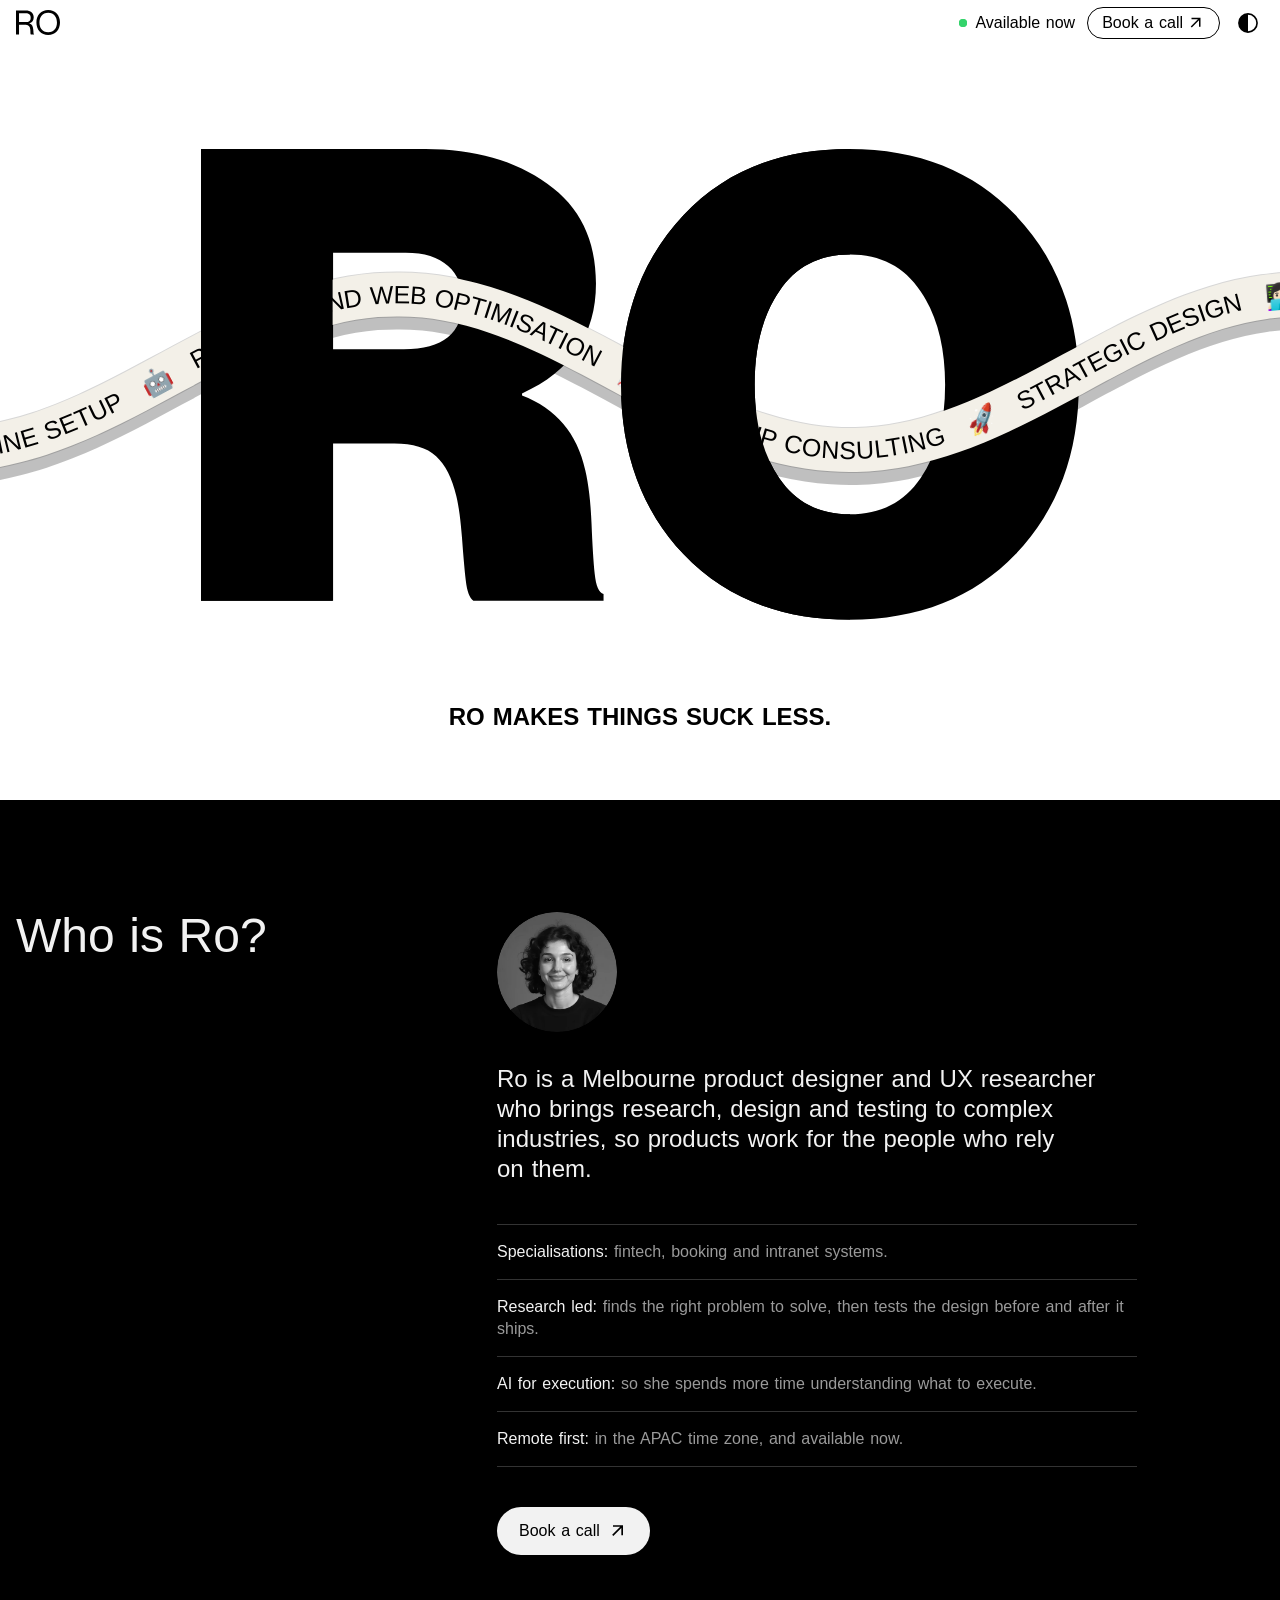
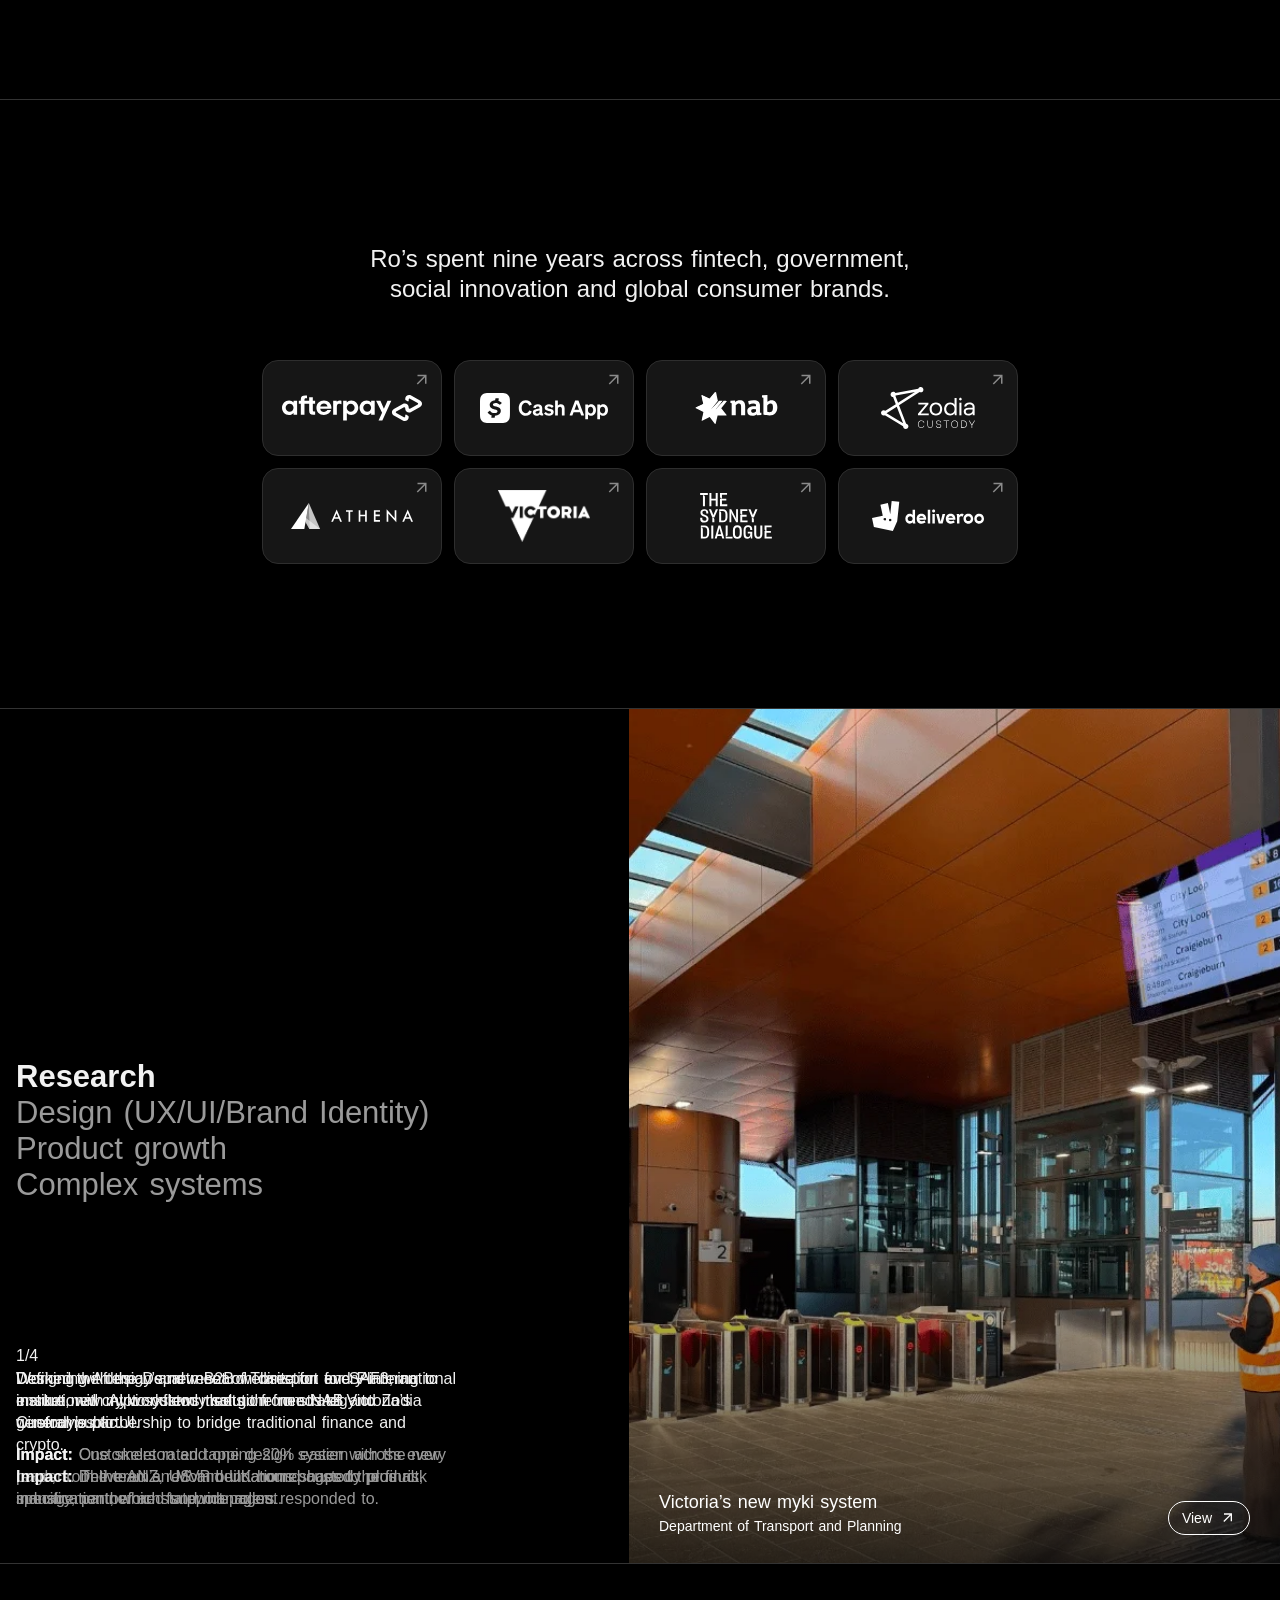
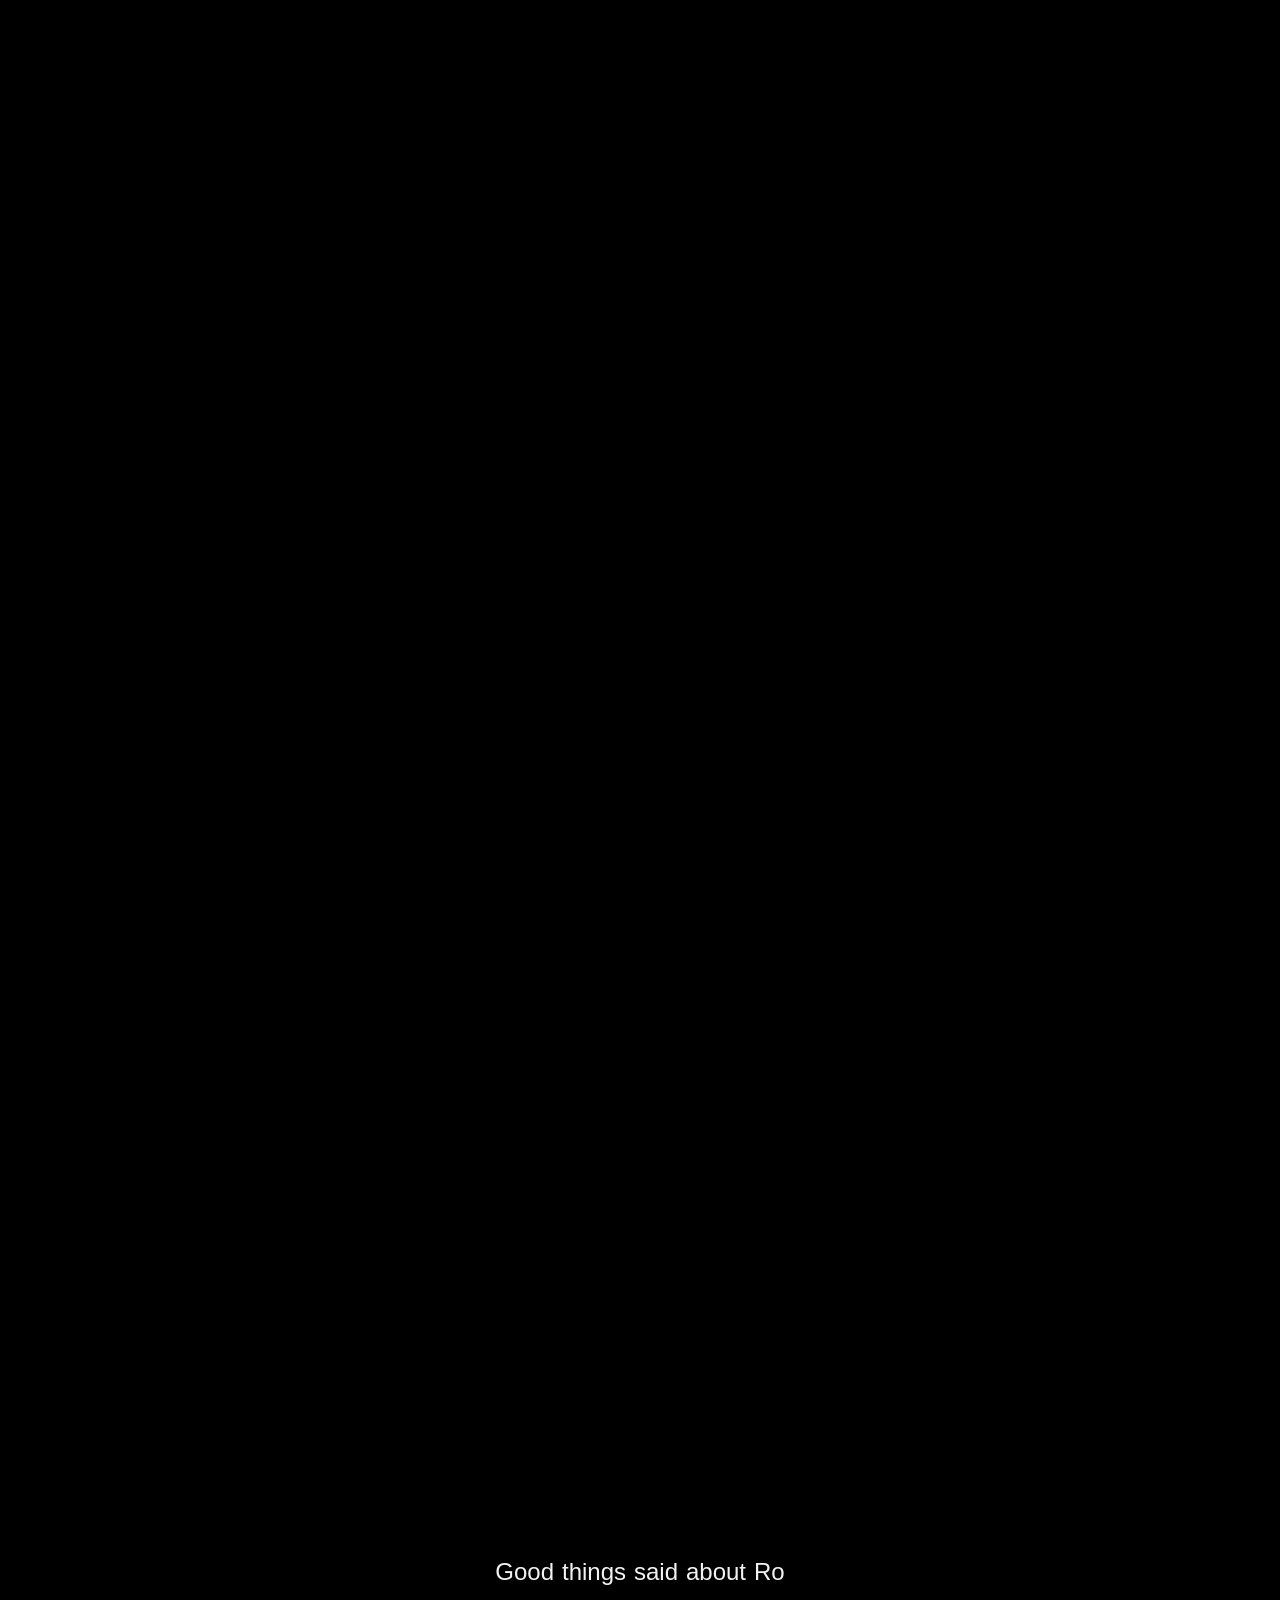
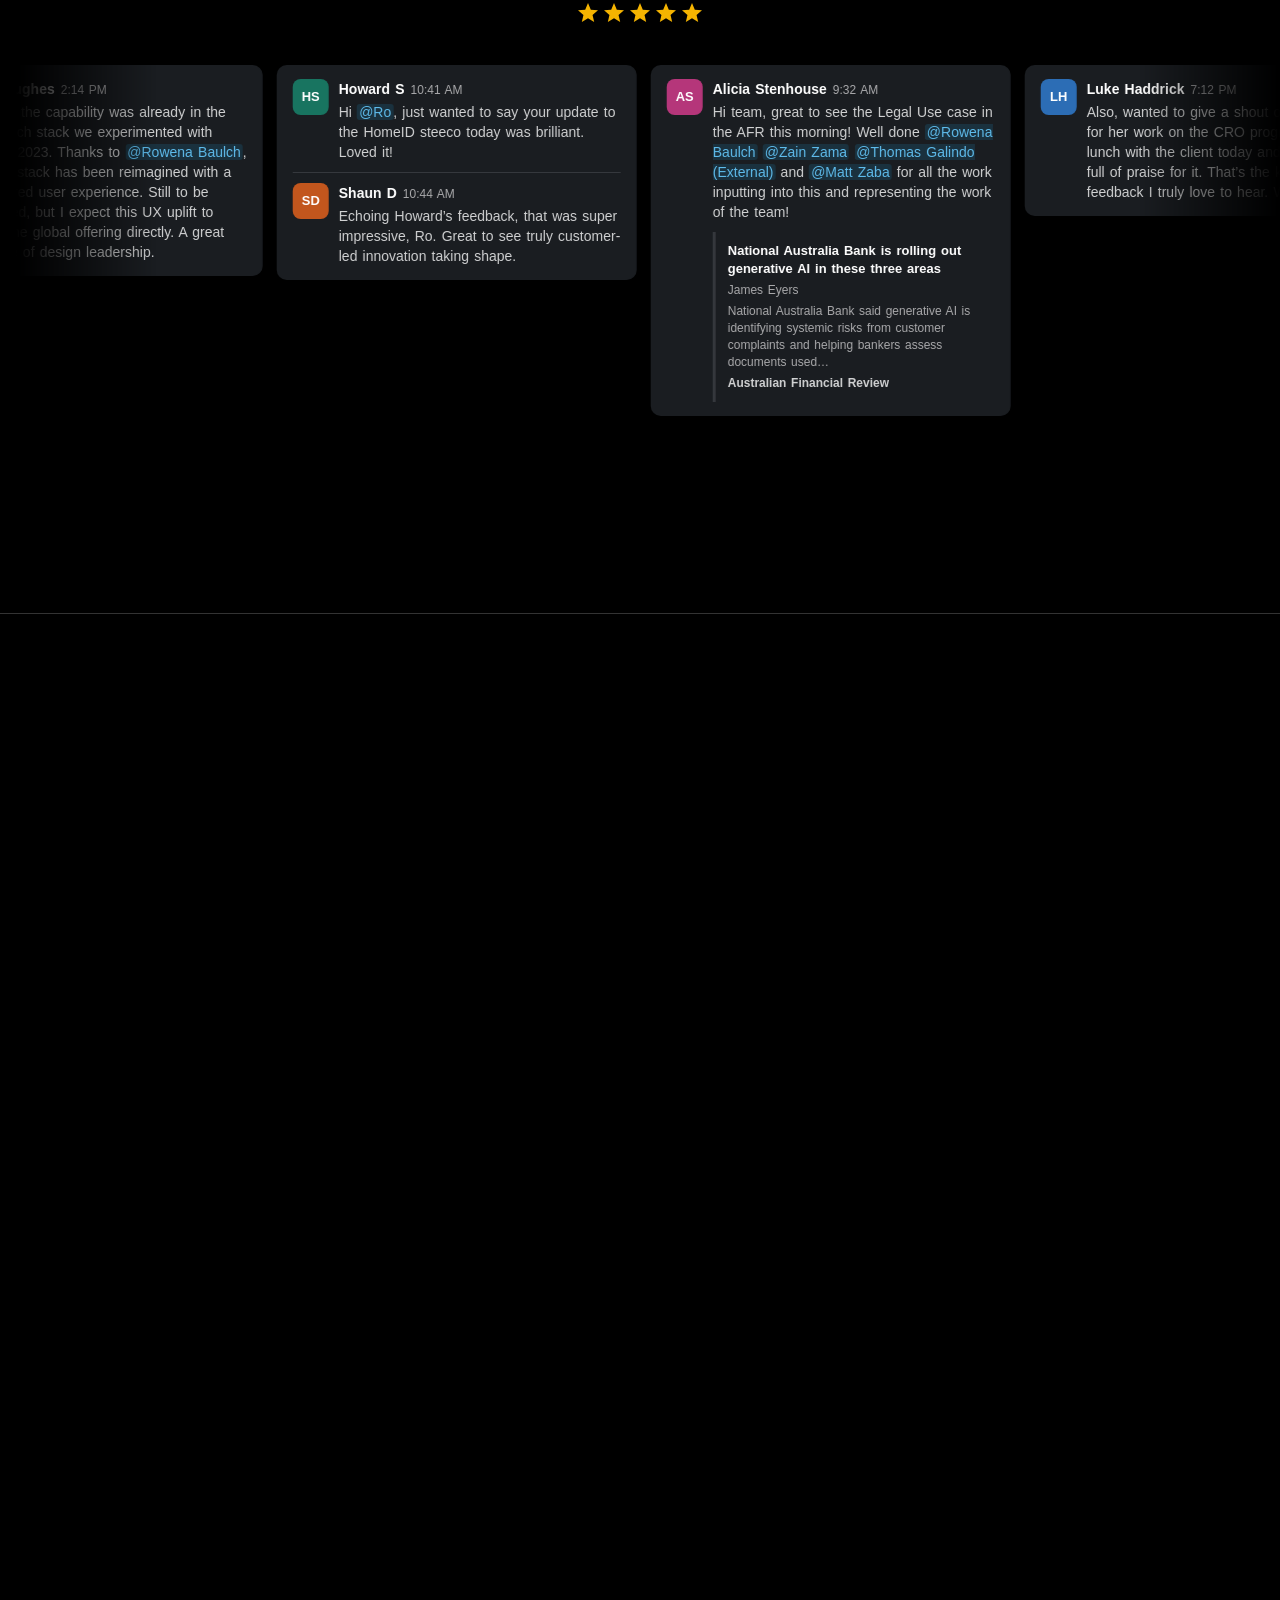
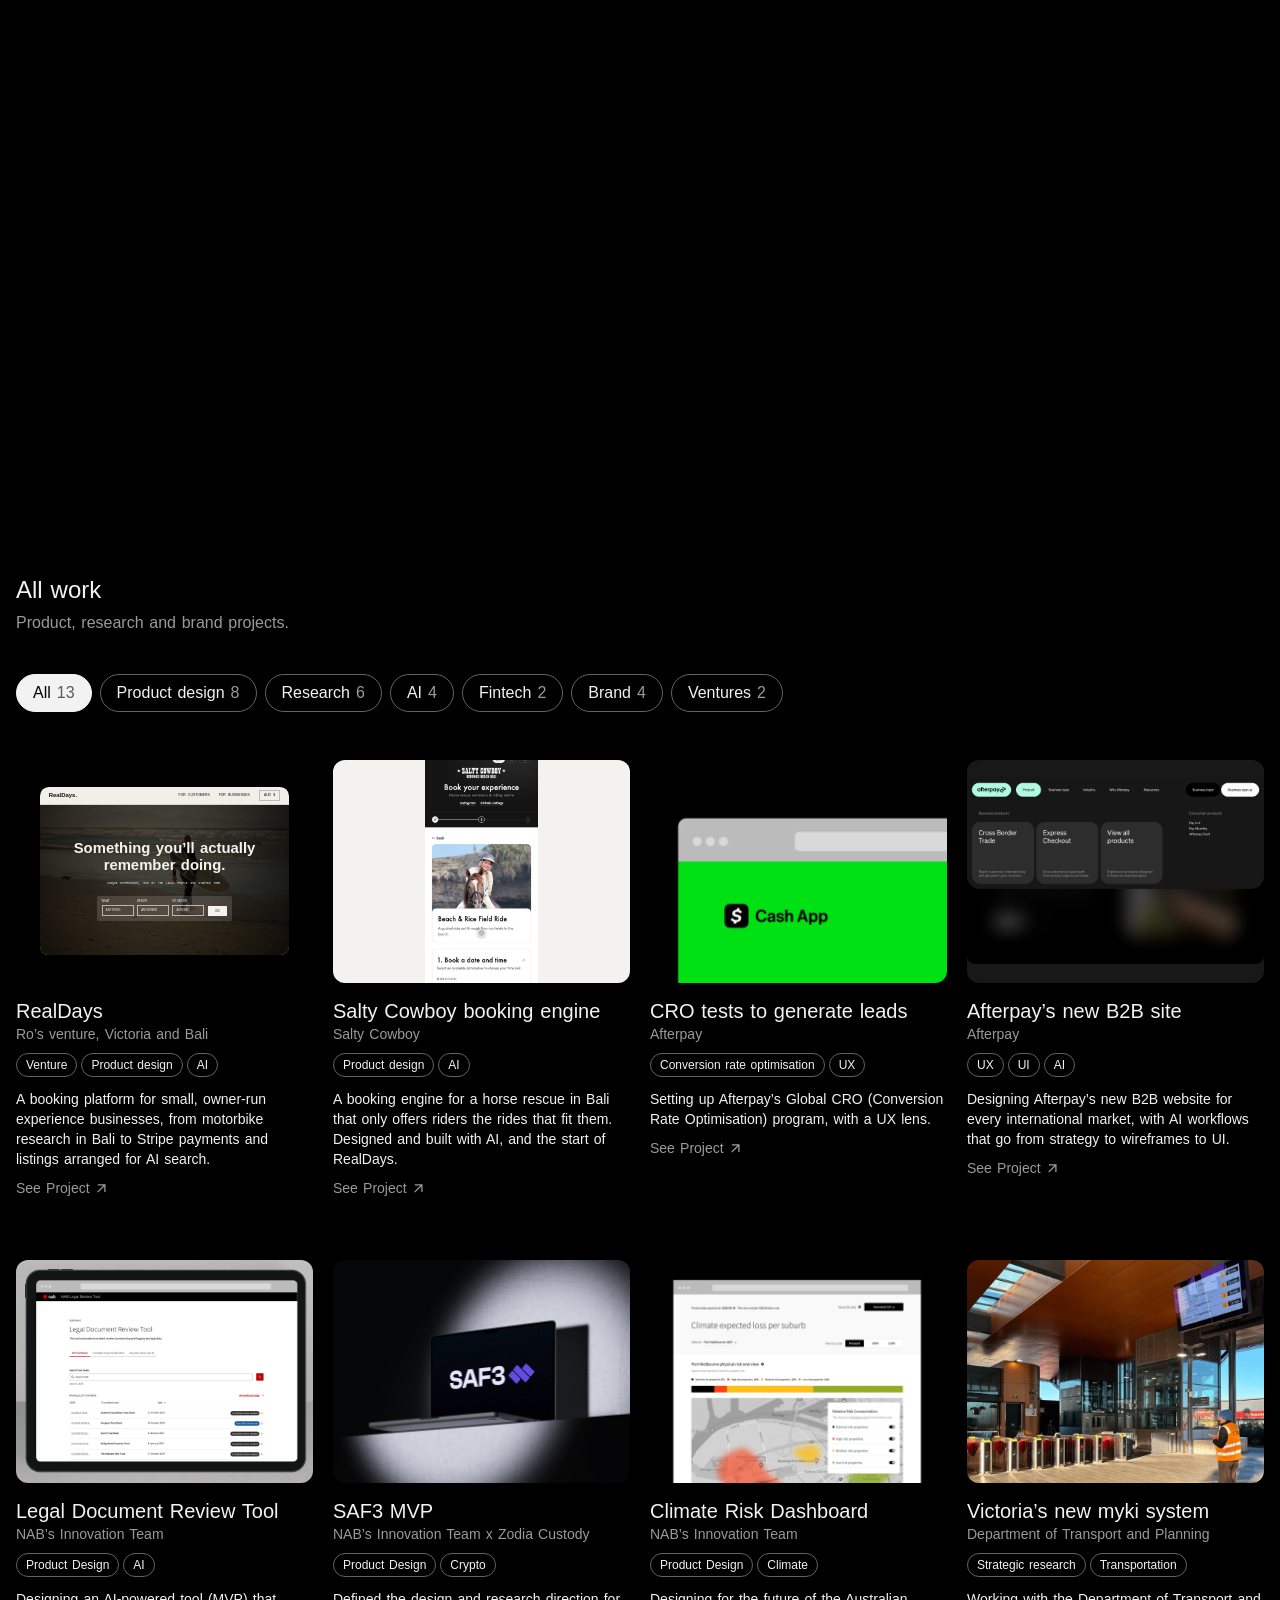
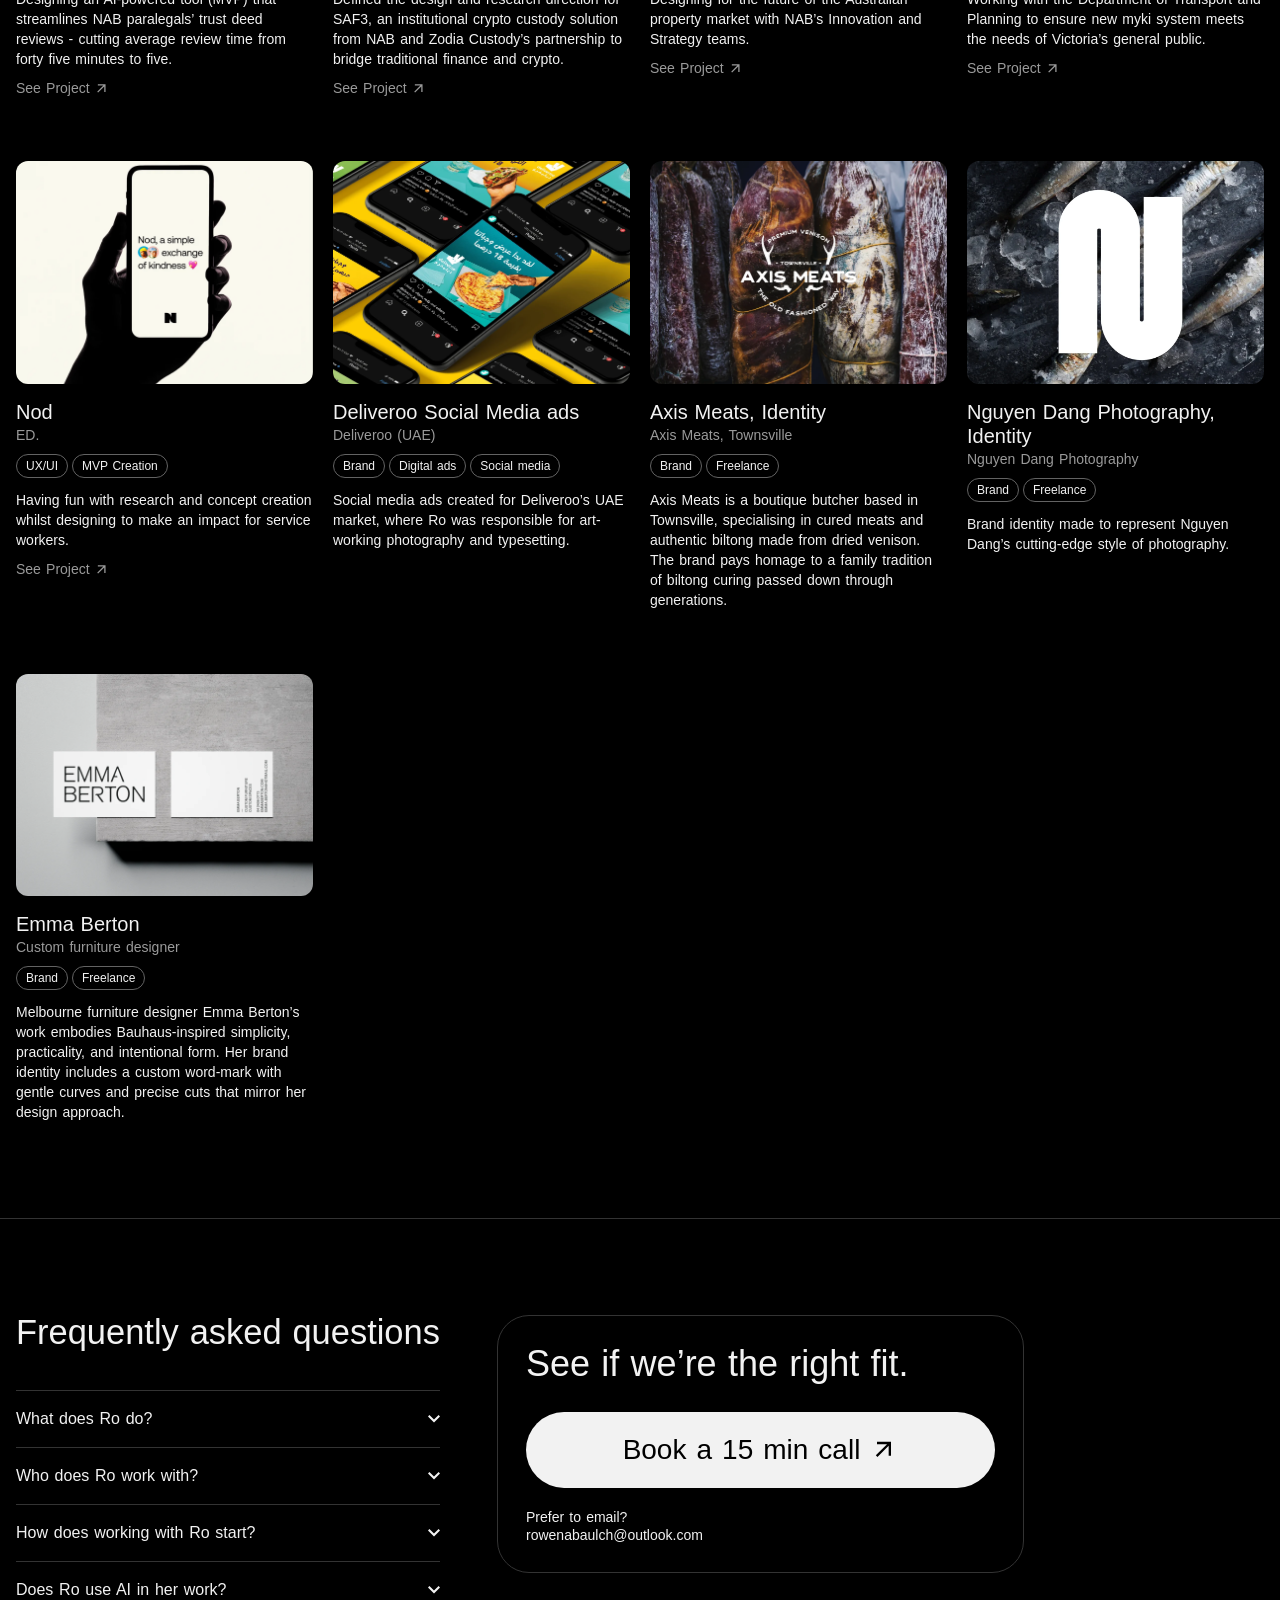
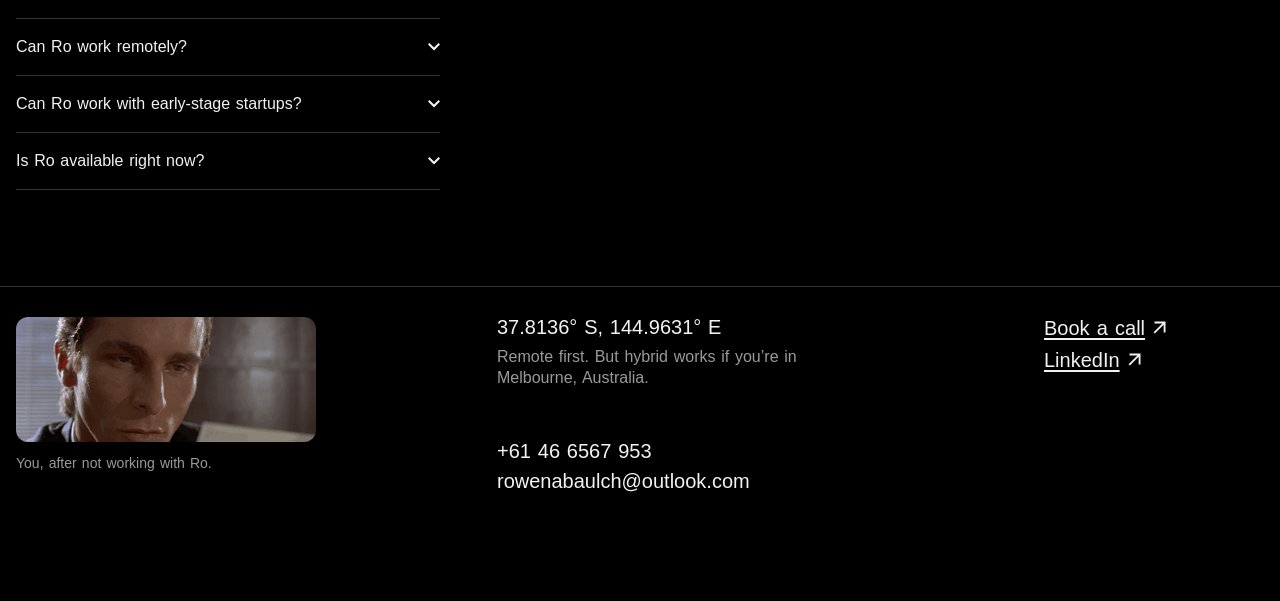
==== index.html @ 6ba50801 "Client logos link to each company's site; add Zodia Custody and The Sydney Dialogue, four tiles a ro" ====
<!doctype html>
<html lang="en-AU">
<head>
  <meta charset="utf-8">
  <meta name="viewport" content="width=device-width, initial-scale=1">
  <title>Rowena Baulch | Product Designer and UX Researcher, Melbourne</title>
  <meta name="description" content="Rowena Baulch is a Melbourne product designer and UX researcher. Nine years of research, design and testing for fintech, government and AI products. Remote first, available now.">
  <link rel="canonical" href="https://rowenabaulch.com.au/">
  <meta name="author" content="Rowena Baulch">
  <meta property="og:site_name" content="Rowena Baulch">
  <meta property="og:title" content="Rowena Baulch | Product Designer and UX Researcher, Melbourne">
  <meta property="og:description" content="Rowena Baulch is a Melbourne product designer and UX researcher. Nine years of research, design and testing for fintech, government and AI products. Remote first, available now.">
  <meta property="og:type" content="website">
  <meta property="og:url" content="https://rowenabaulch.com.au/">
  <meta property="og:locale" content="en_AU">
  <meta property="og:image" content="https://rowenabaulch.com.au/assets/img/og-card.png?v=2">
  <meta property="og:image:width" content="1200">
  <meta property="og:image:height" content="630">
  <meta property="og:image:alt" content="RO, the Rowena Baulch logo">
  <meta name="twitter:card" content="summary_large_image">
  <meta name="twitter:title" content="Rowena Baulch | Product Designer and UX Researcher, Melbourne">
  <meta name="twitter:description" content="Rowena Baulch is a Melbourne product designer and UX researcher. Nine years of research, design and testing for fintech, government and AI products. Remote first, available now.">
  <meta name="twitter:image" content="https://rowenabaulch.com.au/assets/img/og-card.png?v=2">
  <script type="application/ld+json">{"@context": "https://schema.org", "@graph": [{"@type": "Person", "@id": "https://rowenabaulch.com.au/#ro", "name": "Rowena Baulch", "alternateName": "Ro Baulch", "url": "https://rowenabaulch.com.au/", "jobTitle": "Product Designer and UX Researcher", "email": "mailto:rowenabaulch@outlook.com", "address": {"@type": "PostalAddress", "addressLocality": "Melbourne", "addressRegion": "VIC", "addressCountry": "AU"}, "sameAs": ["https://www.linkedin.com/in/rowena-baulch-08396ab8/"], "knowsAbout": ["Product design", "UX research", "Usability testing", "Conversion rate optimisation", "Fintech", "AI product design"]}, {"@type": "WebSite", "@id": "https://rowenabaulch.com.au/#site", "url": "https://rowenabaulch.com.au/", "name": "Rowena Baulch", "inLanguage": "en-AU", "publisher": {"@id": "https://rowenabaulch.com.au/#ro"}}]}</script>
  <script>
    // Every visit opens dark (Ro's call, 11 Nov 2026). Choosing light with the
    // toggle only lasts for this visit. Set before first paint, so no flash.
    (function () {
      var t = null;
      try { localStorage.removeItem('theme'); t = sessionStorage.getItem('theme'); } catch (e) {}
      document.documentElement.setAttribute('data-theme', t === 'light' ? 'light' : 'dark');
    })();
  </script>
  <link rel="icon" href="/assets/icons/favicon.svg" type="image/svg+xml">
  <link rel="icon" href="/assets/icons/favicon-32.png" sizes="32x32" type="image/png">
  <link rel="apple-touch-icon" href="/assets/icons/apple-touch-icon.png">
  <link rel="stylesheet" href="styles.css?v=92">
  <link rel="stylesheet" href="assets/landing.css?v=61">
</head>
<body>
  <header class="nav">
    <a class="nav__logo" href="/" aria-label="Rowena Baulch, home"><img src="assets/icons/ro-wordmark.svg" alt=""></a>
    <div class="nav__end">
      <nav aria-label="Main">
        <ul class="nav__links">
          <li class="nav__status"><span class="nav__dot" aria-hidden="true"></span><span class="nav__status-text">Available now</span></li>
          <li><button class="nav__cta" type="button" aria-haspopup="dialog" aria-expanded="false" aria-controls="book">Book a call <svg class="icon icon--arrow" viewBox="0 -960 960 960" aria-hidden="true" focusable="false"><path d="m256-240-56-56 384-384H240v-80h480v480h-80v-344L256-240Z"/></svg><svg class="icon icon--close" viewBox="0 -960 960 960" aria-hidden="true" focusable="false"><path d="m256-200-56-56 224-224-224-224 56-56 224 224 224-224 56 56-224 224 224 224-56 56-224-224-224 224Z"/></svg></button></li>
        </ul>
      </nav>
      <button class="theme-toggle" type="button" aria-label="Switch to dark mode">
        <svg viewBox="0 0 20 20" aria-hidden="true" focusable="false"><circle cx="10" cy="10" r="8.25" fill="none" stroke="currentColor" stroke-width="1.5"/><path d="M10 1.75a8.25 8.25 0 0 1 0 16.5z" fill="currentColor"/></svg>
        <span class="theme-toggle__label" aria-hidden="true">Dark</span>
      </button>
    </div>
  </header>

  <main>
    <section class="rhero" aria-labelledby="rhero-h">
      <h1 id="rhero-h" class="visually-hidden">Ro makes things suck less.</h1>
      <div class="rhero__letters" aria-hidden="true">
        <div class="rhero__rw"><img class="rhero__r" src="assets/img/new/ro-r.svg" alt=""><img class="rhero__r-l" src="assets/img/new/ro-r.svg" alt=""></div>
        <div class="rhero__o">
          <img class="rhero__o-r" src="assets/img/new/ro-o.svg" alt="">
          <img class="rhero__o-l" src="assets/img/new/ro-o.svg" alt="">
        </div>
      </div>
      <div class="rhero__ticker" role="img" aria-label="Strategic design, AI engine setup, product and web optimisation, startup consulting"><svg aria-hidden="true" focusable="false"><defs><path id="ribbon" d="M -200 300 L 1800 300"/></defs><use href="#ribbon" class="rhero__ribbon-shadow" transform="translate(0 13)"/><use href="#ribbon" class="rhero__ribbon-edge"/><use href="#ribbon" class="rhero__ribbon"/><text class="rhero__ribbon-text" dy="9" xml:space="preserve"><textPath href="#ribbon" startOffset="0">Strategic design   👩🏻‍💻   AI engine setup   🤖   Product and web optimisation   📈   Startup consulting   🚀   Strategic design   👩🏻‍💻   AI engine setup   🤖   Product and web optimisation   📈   Startup consulting   🚀   Strategic design   👩🏻‍💻   AI engine setup   🤖   Product and web optimisation   📈   Startup consulting   🚀   Strategic design   👩🏻‍💻   AI engine setup   🤖   Product and web optimisation   📈   Startup consulting   🚀   <animate attributeName="startOffset" from="0" to="-900" dur="16s" repeatCount="indefinite"/></textPath></text><text class="rhero__ribbon-text" id="ribbon-measure" visibility="hidden" xml:space="preserve">Strategic design   👩🏻‍💻   AI engine setup   🤖   Product and web optimisation   📈   Startup consulting   🚀   </text></svg></div>
      <p class="rhero__tag" aria-hidden="true"><span>Ro makes things suck less.</span></p>
    </section>

    <section class="who" aria-labelledby="who-h">
      <h2 class="who__title" id="who-h" data-reveal>Who is Ro?</h2>
      <div class="who__body" data-reveal>
        <img class="who__me" src="assets/img/home/ro-plain.webp" alt="Portrait of Rowena (Ro) Baulch" width="400" height="400">
        <p class="who__lede">Ro is a Melbourne product designer and UX researcher who brings research, design and testing to complex industries, so products work for the people who rely on them.</p>
        <ul class="who__list">
          <li><span class="who__key">Specialisations:</span> fintech, booking and intranet systems.</li>
          <li><span class="who__key">Research led:</span> finds the right problem to solve, then tests the design before and after it ships.</li>
          <li><span class="who__key">AI for execution:</span> so she spends more time understanding what to execute.</li>
          <li><span class="who__key">Remote first:</span> in the APAC time zone, and available now.</li>
        </ul>
        <button class="nav__cta who__book" type="button" aria-haspopup="dialog" aria-expanded="false" aria-controls="book">Book a call <svg class="icon icon--arrow" viewBox="0 -960 960 960" aria-hidden="true" focusable="false"><path d="m256-240-56-56 384-384H240v-80h480v480h-80v-344L256-240Z"/></svg></button>
      </div>
    </section>

    <section class="proof" aria-labelledby="proof-h">
      <h2 id="proof-h">Ro’s spent nine years across fintech, government, social innovation and global consumer brands.</h2>
      <ul class="proof__logos"><li><a href="https://www.afterpay.com/" target="_blank" rel="noopener"><img src="assets/img/logos/afterpay.svg" alt="Afterpay" style="--lh:30px"><span class="visually-hidden"> website (opens in a new tab)</span><svg class="icon proof__arrow" viewBox="0 -960 960 960" aria-hidden="true" focusable="false"><path d="m256-240-56-56 384-384H240v-80h480v480h-80v-344L256-240Z"/></svg></a></li><li><a href="https://cash.app/" target="_blank" rel="noopener"><img src="assets/img/logos/cashapp.svg?v=3" alt="Cash App" style="--lh:30px"><span class="visually-hidden"> website (opens in a new tab)</span><svg class="icon proof__arrow" viewBox="0 -960 960 960" aria-hidden="true" focusable="false"><path d="m256-240-56-56 384-384H240v-80h480v480h-80v-344L256-240Z"/></svg></a></li><li><a href="https://www.nab.com.au/" target="_blank" rel="noopener"><img src="assets/img/logos/nab.svg" alt="NAB" style="--lh:34px"><span class="visually-hidden"> website (opens in a new tab)</span><svg class="icon proof__arrow" viewBox="0 -960 960 960" aria-hidden="true" focusable="false"><path d="m256-240-56-56 384-384H240v-80h480v480h-80v-344L256-240Z"/></svg></a></li><li><a href="https://zodia-custody.com/" target="_blank" rel="noopener"><img src="assets/img/logos/zodia.svg" alt="Zodia Custody" style="--lh:42px"><span class="visually-hidden"> website (opens in a new tab)</span><svg class="icon proof__arrow" viewBox="0 -960 960 960" aria-hidden="true" focusable="false"><path d="m256-240-56-56 384-384H240v-80h480v480h-80v-344L256-240Z"/></svg></a></li><li><a href="https://www.athena.com.au/" target="_blank" rel="noopener"><img src="assets/img/logos/athena.svg" alt="Athena Home Loans" style="--lh:26px"><span class="visually-hidden"> website (opens in a new tab)</span><svg class="icon proof__arrow" viewBox="0 -960 960 960" aria-hidden="true" focusable="false"><path d="m256-240-56-56 384-384H240v-80h480v480h-80v-344L256-240Z"/></svg></a></li><li><a href="https://www.vic.gov.au/" target="_blank" rel="noopener"><img src="assets/img/logos/victoria.png" alt="Victorian Government" style="--lh:52px"><span class="visually-hidden"> website (opens in a new tab)</span><svg class="icon proof__arrow" viewBox="0 -960 960 960" aria-hidden="true" focusable="false"><path d="m256-240-56-56 384-384H240v-80h480v480h-80v-344L256-240Z"/></svg></a></li><li><a href="https://tsd.aspi.org.au/" target="_blank" rel="noopener"><img src="assets/img/logos/sydney-dialogue.svg" alt="The Sydney Dialogue" style="--lh:46px"><span class="visually-hidden"> website (opens in a new tab)</span><svg class="icon proof__arrow" viewBox="0 -960 960 960" aria-hidden="true" focusable="false"><path d="m256-240-56-56 384-384H240v-80h480v480h-80v-344L256-240Z"/></svg></a></li><li><a href="https://deliveroo.co.uk/" target="_blank" rel="noopener"><img src="assets/img/logos/deliveroo.svg" alt="Deliveroo" style="--lh:30px"><span class="visually-hidden"> website (opens in a new tab)</span><svg class="icon proof__arrow" viewBox="0 -960 960 960" aria-hidden="true" focusable="false"><path d="m256-240-56-56 384-384H240v-80h480v480h-80v-344L256-240Z"/></svg></a></li></ul>
    </section>

    <div class="intro-scroll" id="intro-scroll">
      <section class="intro" aria-label="Featured work">
        <div class="intro__text">
          <ul class="intro__lede intro__list">
            <li><button class="intro__word is-on" type="button" data-word="0">Research</button></li>
            <li><button class="intro__word" type="button" data-word="1">Design <span class="intro__sub">(UX/UI/Brand Identity)</span></button></li>
            <li><button class="intro__word" type="button" data-word="2">Product growth</button></li>
            <li><button class="intro__word" type="button" data-word="3">Complex systems</button></li>
          </ul>
          <div class="intro__meta">
            <p class="intro__count" aria-hidden="true"><span data-count>1</span>/4</p>
            <div class="intro__sums" aria-live="polite"><p class="intro__sum is-on" data-sum="0">Working with the Department of Transport and Planning to ensure new myki system meets the needs of Victoria’s general public.<span class="intro__impact"><b>Impact:</b> Customers rated tapping 20% easier with the new readers. The team’s recommendations shaped the final specification before statewide rollout.</span></p><p class="intro__sum" data-sum="1">Designing Afterpay’s new B2B website for every international market, with AI workflows that go from strategy to wireframes to UI.<span class="intro__impact"><b>Impact:</b> One skeleton and one design system across every page, from the ANZ, US and UK homepages to product, industry, partner and support pages.</span></p><p class="intro__sum" data-sum="2">Setting up Afterpay’s Global CRO (Conversion Rate Optimisation) program, with a UX lens.<span class="intro__impact"><b>Impact:</b> Phase 1 launched with over 10 tests, combining new designs with multivariate tests.</span></p><p class="intro__sum" data-sum="3">Defined the design and research direction for SAF3, an institutional crypto custody solution from NAB and Zodia Custody’s partnership to bridge traditional finance and crypto.<span class="intro__impact"><b>Impact:</b> Delivered an MVP built around custody plus risk management, which fund managers responded to.</span></p></div>
          </div>
        </div>
        <div class="intro__media">
          <div class="intro__slide is-on" data-slide="0">
            <img src="assets/img/home/myki-2.webp" alt="Ticket gates at a Victorian train station">
            <div class="intro__cap">
              <div><h2>Victoria’s new myki system</h2><p>Department of Transport and Planning</p></div>
              <a class="intro__view" href="/projectmyki">View <svg class="icon" viewBox="0 -960 960 960" aria-hidden="true" focusable="false"><path d="m256-240-56-56 384-384H240v-80h480v480h-80v-344L256-240Z"/></svg><span class="visually-hidden"> Victoria’s new myki system</span></a>
            </div>
          </div>
          <div class="intro__slide intro__slide--fit" data-slide="1" aria-hidden="true">
            <img src="assets/img/cases/afterpay-nav-poster.webp?v=2" alt="The site’s main navigation, opening in turn on Product, Business type, Industry, Why Afterpay and Resources">
            <div class="intro__cap">
              <div><h2>Afterpay’s new B2B site</h2><p>Afterpay</p></div>
              <a class="intro__view" href="/projectafterpaywebsite" tabindex="-1">View <svg class="icon" viewBox="0 -960 960 960" aria-hidden="true" focusable="false"><path d="m256-240-56-56 384-384H240v-80h480v480h-80v-344L256-240Z"/></svg><span class="visually-hidden"> Afterpay’s new B2B site</span></a>
            </div>
          </div>
          <div class="intro__slide intro__slide--fit" data-slide="2" aria-hidden="true">
            <img src="assets/img/home/afterpay-1.webp?v=2" alt="Cash App logo on a browser window">
            <div class="intro__cap">
              <div><h2>CRO tests to generate leads</h2><p>Afterpay</p></div>
              <a class="intro__view" href="/projectafterpayb2b" tabindex="-1">View <svg class="icon" viewBox="0 -960 960 960" aria-hidden="true" focusable="false"><path d="m256-240-56-56 384-384H240v-80h480v480h-80v-344L256-240Z"/></svg><span class="visually-hidden"> CRO tests to generate leads</span></a>
            </div>
          </div>
          <div class="intro__slide" data-slide="3" aria-hidden="true">
            <img src="assets/img/home/saf3-2.webp" alt="SAF3 logo on a laptop screen">
            <div class="intro__cap">
              <div><h2>SAF3 MVP</h2><p>NAB’s Innovation Team x Zodia Custody</p></div>
              <a class="intro__view" href="/projectsaf3" tabindex="-1">View <svg class="icon" viewBox="0 -960 960 960" aria-hidden="true" focusable="false"><path d="m256-240-56-56 384-384H240v-80h480v480h-80v-344L256-240Z"/></svg><span class="visually-hidden"> SAF3 MVP</span></a>
            </div>
          </div>
        </div>
      </section>
    </div>

    <div class="praise-scroll" id="praise-scroll">
    <section class="praise" aria-labelledby="praise-h">
      <div>
        <h2 id="praise-h">Good things said about Ro</h2>
        <ul class="praise__stars" role="img" aria-label="Five stars"><svg viewBox="0 -960 960 960" aria-hidden="true" focusable="false"><path d="m233-120 65-281L80-590l288-25 112-265 112 265 288 25-218 189 65 281-247-149-247 149Z"/></svg><svg viewBox="0 -960 960 960" aria-hidden="true" focusable="false"><path d="m233-120 65-281L80-590l288-25 112-265 112 265 288 25-218 189 65 281-247-149-247 149Z"/></svg><svg viewBox="0 -960 960 960" aria-hidden="true" focusable="false"><path d="m233-120 65-281L80-590l288-25 112-265 112 265 288 25-218 189 65 281-247-149-247 149Z"/></svg><svg viewBox="0 -960 960 960" aria-hidden="true" focusable="false"><path d="m233-120 65-281L80-590l288-25 112-265 112 265 288 25-218 189 65 281-247-149-247 149Z"/></svg><svg viewBox="0 -960 960 960" aria-hidden="true" focusable="false"><path d="m233-120 65-281L80-590l288-25 112-265 112 265 288 25-218 189 65 281-247-149-247 149Z"/></svg></ul>
      </div>
      <div class="praise__window">
        <div class="praise__track"><ul class="praise__set"><li class="slack"><div class="slack__msg"><span class="slack__av" style="--av:var(--av-1)" aria-hidden="true">EH</span><div><p class="slack__head"><b>Evan Hughes</b><time>2:14 PM</time></p><p class="slack__body">Much of the capability was already in the Zodia tech stack we experimented with through 2023. Thanks to <span class="slack__at">@Rowena Baulch</span>, that old stack has been reimagined with a considered user experience. Still to be confirmed, but I expect this UX uplift to shape the global offering directly. A great example of design leadership.</p></div></div></li><li class="slack"><div class="slack__msg"><span class="slack__av" style="--av:var(--av-2)" aria-hidden="true">HS</span><div><p class="slack__head"><b>Howard S</b><time>10:41 AM</time></p><p class="slack__body">Hi <span class="slack__at">@Ro</span>, just wanted to say your update to the HomeID steeco today was brilliant. Loved it!</p></div></div><div class="slack__msg"><span class="slack__av" style="--av:var(--av-3)" aria-hidden="true">SD</span><div><p class="slack__head"><b>Shaun D</b><time>10:44 AM</time></p><p class="slack__body">Echoing Howard’s feedback, that was super impressive, Ro. Great to see truly customer-led innovation taking shape.</p></div></div></li><li class="slack"><div class="slack__msg"><span class="slack__av" style="--av:var(--av-5)" aria-hidden="true">AS</span><div><p class="slack__head"><b>Alicia Stenhouse</b><time>9:32 AM</time></p><p class="slack__body">Hi team, great to see the Legal Use case in the AFR this morning! Well done <span class="slack__at">@Rowena Baulch</span> <span class="slack__at">@Zain Zama</span> <span class="slack__at">@Thomas Galindo (External)</span> and <span class="slack__at">@Matt Zaba</span> for all the work inputting into this and representing the work of the team!<span class="slack__link"><b>National Australia Bank is rolling out generative AI in these three areas</b><span>James Eyers</span><span>National Australia Bank said generative AI is identifying systemic risks from customer complaints and helping bankers assess documents used…</span><em>Australian Financial Review</em></span></p></div></div></li><li class="slack"><div class="slack__msg"><span class="slack__av" style="--av:var(--av-4)" aria-hidden="true">LH</span><div><p class="slack__head"><b>Luke Haddrick</b><time>7:12 PM</time></p><p class="slack__body">Also, wanted to give a shout out to <span class="slack__at">@Ro</span> for her work on the CRO program. Had lunch with the client today and they were full of praise for it. That’s the kind of feedback I truly love to hear. Well done 👏</p></div></div></li></ul><ul class="praise__set" aria-hidden="true"><li class="slack"><div class="slack__msg"><span class="slack__av" style="--av:var(--av-1)" aria-hidden="true">EH</span><div><p class="slack__head"><b>Evan Hughes</b><time>2:14 PM</time></p><p class="slack__body">Much of the capability was already in the Zodia tech stack we experimented with through 2023. Thanks to <span class="slack__at">@Rowena Baulch</span>, that old stack has been reimagined with a considered user experience. Still to be confirmed, but I expect this UX uplift to shape the global offering directly. A great example of design leadership.</p></div></div></li><li class="slack"><div class="slack__msg"><span class="slack__av" style="--av:var(--av-2)" aria-hidden="true">HS</span><div><p class="slack__head"><b>Howard S</b><time>10:41 AM</time></p><p class="slack__body">Hi <span class="slack__at">@Ro</span>, just wanted to say your update to the HomeID steeco today was brilliant. Loved it!</p></div></div><div class="slack__msg"><span class="slack__av" style="--av:var(--av-3)" aria-hidden="true">SD</span><div><p class="slack__head"><b>Shaun D</b><time>10:44 AM</time></p><p class="slack__body">Echoing Howard’s feedback, that was super impressive, Ro. Great to see truly customer-led innovation taking shape.</p></div></div></li><li class="slack"><div class="slack__msg"><span class="slack__av" style="--av:var(--av-5)" aria-hidden="true">AS</span><div><p class="slack__head"><b>Alicia Stenhouse</b><time>9:32 AM</time></p><p class="slack__body">Hi team, great to see the Legal Use case in the AFR this morning! Well done <span class="slack__at">@Rowena Baulch</span> <span class="slack__at">@Zain Zama</span> <span class="slack__at">@Thomas Galindo (External)</span> and <span class="slack__at">@Matt Zaba</span> for all the work inputting into this and representing the work of the team!<span class="slack__link"><b>National Australia Bank is rolling out generative AI in these three areas</b><span>James Eyers</span><span>National Australia Bank said generative AI is identifying systemic risks from customer complaints and helping bankers assess documents used…</span><em>Australian Financial Review</em></span></p></div></div></li><li class="slack"><div class="slack__msg"><span class="slack__av" style="--av:var(--av-4)" aria-hidden="true">LH</span><div><p class="slack__head"><b>Luke Haddrick</b><time>7:12 PM</time></p><p class="slack__body">Also, wanted to give a shout out to <span class="slack__at">@Ro</span> for her work on the CRO program. Had lunch with the client today and they were full of praise for it. That’s the kind of feedback I truly love to hear. Well done 👏</p></div></div></li></ul></div>
      </div>
    </section>
    </div>

    <div class="drawer" hidden>
      <div class="drawer__backdrop" data-drawer-close></div>
      <article class="study" role="dialog" aria-modal="true" id="study-case" aria-label="Case study" tabindex="-1" hidden>
        <button class="study__close" type="button" aria-label="Close case study">×</button>
        <div class="study__load"></div>
      </article>
    </div>

    <section id="work" aria-labelledby="work-heading">
      <div class="work__head">
        <h2 id="work-heading" class="work__title">All work</h2>
        <p class="work__intro">Product, research and brand projects.</p>
      </div>
      <ul class="filters" aria-label="Filter projects by tag" hidden>
        <li><button class="filter" type="button" data-filter="all" aria-pressed="true">All <span class="filter__count">13</span></button></li>
        <li><button class="filter" type="button" data-filter="product-design" aria-pressed="false">Product design <span class="filter__count">8</span></button></li>
        <li><button class="filter" type="button" data-filter="research" aria-pressed="false">Research <span class="filter__count">6</span></button></li>
        <li><button class="filter" type="button" data-filter="ai" aria-pressed="false">AI <span class="filter__count">4</span></button></li>
        <li><button class="filter" type="button" data-filter="fintech" aria-pressed="false">Fintech <span class="filter__count">2</span></button></li>
        <li><button class="filter" type="button" data-filter="brand" aria-pressed="false">Brand <span class="filter__count">4</span></button></li>
        <li><button class="filter" type="button" data-filter="ventures" aria-pressed="false">Ventures <span class="filter__count">2</span></button></li>
      </ul>
      <p class="visually-hidden" aria-live="polite" id="filter-status"></p>
      <ul class="grid">
      <li class="card" data-filters="product-design research ai ventures">
        <div class="card__img card__media card__media--realdays" role="img" aria-label="RealDays homepage: Something you’ll actually remember doing, over a looping video of a surfer on a beach">
          <div class="rdthumb" aria-hidden="true">
            <div class="rdthumb__nav"><b>RealDays.</b><span>FOR CUSTOMERS</span><span>FOR BUSINESSES</span><i>AUD $</i></div>
            <div class="rdthumb__hero">
              <video src="assets/video/realdays-hero.mp4" poster="assets/img/home/realdays-hero-poster.webp" autoplay loop muted playsinline preload="metadata" tabindex="-1"></video>
              <p class="rdthumb__h">Something you’ll actually remember doing.</p>
              <p class="rdthumb__s">UNIQUE EXPERIENCES, RUN BY THE LOCAL PEOPLE WHO STARTED THEM.</p>
              <div class="rdthumb__form"><span>WHAT<em>ANYTHING</em></span><span>WHERE<em>ANYWHERE</em></span><span>SITUATION<em>ANYONE</em></span><strong>GO</strong></div>
            </div>
          </div>
        </div>
        <h3 class="card__title">RealDays</h3>
        <p class="card__client">Ro’s venture, Victoria and Bali</p>
        <ul class="tags"><li>Venture</li><li>Product design</li><li>AI</li></ul>
        <p class="card__summary">A booking platform for small, owner-run experience businesses, from motorbike research in Bali to Stripe payments and listings arranged for AI search.</p>
          <a class="card__link" href="/projectrealdays">See Project <svg class="icon icon--arrow" viewBox="0 -960 960 960" aria-hidden="true" focusable="false"><path d="m256-240-56-56 384-384H240v-80h480v480h-80v-344L256-240Z"/></svg></a>
      </li>
      <li class="card" data-filters="product-design ai ventures">
        <div class="card__img card__media card__media--threshold">
          <video class="card__video card__video--fill" src="assets/video/threshold-booking.mp4"
                 poster="assets/img/home/threshold-booking-poster.webp"
                 autoplay loop muted playsinline preload="metadata"
                 aria-label="The Salty Cowboy booking app, answering two questions and rewriting the list of rides"></video>
        </div>
        <h3 class="card__title">Salty Cowboy booking engine</h3>
        <p class="card__client">Salty Cowboy</p>
        <ul class="tags"><li>Product design</li><li>AI</li></ul>
        <p class="card__summary">A booking engine for a horse rescue in Bali that only offers riders the rides that fit them. Designed and built with AI, and the start of RealDays.</p>
          <a class="card__link" href="/projectthreshold">See Project <svg class="icon icon--arrow" viewBox="0 -960 960 960" aria-hidden="true" focusable="false"><path d="m256-240-56-56 384-384H240v-80h480v480h-80v-344L256-240Z"/></svg></a>
      </li>
      <li class="card" data-filters="product-design research fintech">
        <img class="card__img" src="assets/img/home/afterpay-1.webp?v=2" alt="Cash App logo on a browser window" loading="lazy" decoding="async">
        <h3 class="card__title">CRO tests to generate leads</h3>
        <p class="card__client">Afterpay</p>
        <ul class="tags"><li>Conversion rate optimisation</li><li>UX</li></ul>
        <p class="card__summary">Setting up Afterpay’s Global CRO (Conversion Rate Optimisation) program, with a UX lens.</p>
          <a class="card__link" href="/projectafterpayb2b">See Project <svg class="icon icon--arrow" viewBox="0 -960 960 960" aria-hidden="true" focusable="false"><path d="m256-240-56-56 384-384H240v-80h480v480h-80v-344L256-240Z"/></svg></a>
      </li>
      <li class="card" data-filters="product-design ai">
        <div class="card__img card__media card__media--afterpay">
          <video class="card__video" src="assets/video/afterpay-nav.mp4?v=3"
                 poster="assets/img/cases/afterpay-nav-poster.webp?v=2"
                 autoplay loop muted playsinline preload="metadata"
                 aria-label="The site’s main navigation, opening in turn on Product, Business type, Industry, Why Afterpay and Resources"></video>
        </div>
        <h3 class="card__title">Afterpay’s new B2B site</h3>
        <p class="card__client">Afterpay</p>
        <ul class="tags"><li>UX</li><li>UI</li><li>AI</li></ul>
        <p class="card__summary">Designing Afterpay’s new B2B website for every international market, with AI workflows that go from strategy to wireframes to UI.</p>
          <a class="card__link" href="/projectafterpaywebsite">See Project <svg class="icon icon--arrow" viewBox="0 -960 960 960" aria-hidden="true" focusable="false"><path d="m256-240-56-56 384-384H240v-80h480v480h-80v-344L256-240Z"/></svg></a>
      </li>
      <li class="card" data-filters="product-design ai">
        <img class="card__img" src="assets/img/home/legaldoc-6.webp" alt="Legal Document Review Tool dashboard listing trust deeds, each flagged complete review needed or execution check only" loading="lazy" decoding="async">
        <h3 class="card__title">Legal Document Review Tool</h3>
        <p class="card__client">NAB’s Innovation Team</p>
        <ul class="tags"><li>Product Design</li><li>AI</li></ul>
        <p class="card__summary">Designing an AI-powered tool (MVP) that streamlines NAB paralegals’ trust deed reviews - cutting average review time from forty five minutes to five.</p>
          <a class="card__link" href="/projectlegaldoc">See Project <svg class="icon icon--arrow" viewBox="0 -960 960 960" aria-hidden="true" focusable="false"><path d="m256-240-56-56 384-384H240v-80h480v480h-80v-344L256-240Z"/></svg></a>
      </li>
      <li class="card" data-filters="product-design research fintech">
        <img class="card__img" src="assets/img/home/saf3-2.webp" alt="SAF3 logo on a laptop screen" loading="lazy" decoding="async">
        <h3 class="card__title">SAF3 MVP</h3>
        <p class="card__client">NAB’s Innovation Team x Zodia Custody</p>
        <ul class="tags"><li>Product Design</li><li>Crypto</li></ul>
        <p class="card__summary">Defined the design and research direction for SAF3, an institutional crypto custody solution from NAB and Zodia Custody’s partnership to bridge traditional finance and crypto.</p>
          <a class="card__link" href="/projectsaf3">See Project <svg class="icon icon--arrow" viewBox="0 -960 960 960" aria-hidden="true" focusable="false"><path d="m256-240-56-56 384-384H240v-80h480v480h-80v-344L256-240Z"/></svg></a>
      </li>
      <li class="card" data-filters="product-design research">
        <img class="card__img" src="assets/img/home/climate-4.webp" alt="Climate risk dashboard showing Port Melbourne physical risk overview with a risk heat map" loading="lazy" decoding="async">
        <h3 class="card__title">Climate Risk Dashboard</h3>
        <p class="card__client">NAB’s Innovation Team</p>
        <ul class="tags"><li>Product Design</li><li>Climate</li></ul>
        <p class="card__summary">Designing for the future of the Australian property market with NAB’s Innovation and Strategy teams.</p>
          <a class="card__link" href="/projectclimate">See Project <svg class="icon icon--arrow" viewBox="0 -960 960 960" aria-hidden="true" focusable="false"><path d="m256-240-56-56 384-384H240v-80h480v480h-80v-344L256-240Z"/></svg></a>
      </li>
      <li class="card" data-filters="research">
        <img class="card__img" src="assets/img/home/myki-2.webp" alt="Ticket gates at a Victorian train station" loading="lazy" decoding="async">
        <h3 class="card__title">Victoria’s new myki system</h3>
        <p class="card__client">Department of Transport and Planning</p>
        <ul class="tags"><li>Strategic research</li><li>Transportation</li></ul>
        <p class="card__summary">Working with the Department of Transport and Planning to ensure new myki system meets the needs of Victoria’s general public.</p>
          <a class="card__link" href="/projectmyki">See Project <svg class="icon icon--arrow" viewBox="0 -960 960 960" aria-hidden="true" focusable="false"><path d="m256-240-56-56 384-384H240v-80h480v480h-80v-344L256-240Z"/></svg></a>
      </li>
      <li class="card" data-filters="product-design research">
        <img class="card__img" src="assets/img/home/nod-2.webp" alt="Nod app: a simple exchange of kindness" loading="lazy" decoding="async">
        <h3 class="card__title">Nod</h3>
        <p class="card__client">ED.</p>
        <ul class="tags"><li>UX/UI</li><li>MVP Creation</li></ul>
        <p class="card__summary">Having fun with research and concept creation whilst designing to make an impact for service workers.</p>
          <a class="card__link" href="/projectnod">See Project <svg class="icon icon--arrow" viewBox="0 -960 960 960" aria-hidden="true" focusable="false"><path d="m256-240-56-56 384-384H240v-80h480v480h-80v-344L256-240Z"/></svg></a>
      </li>
      <li class="card" data-filters="brand">
        <img class="card__img" src="assets/img/home/deliveroo.webp" alt="Deliveroo UAE social ads on a grid of phones" loading="lazy" decoding="async">
        <h3 class="card__title">Deliveroo Social Media ads</h3>
        <p class="card__client">Deliveroo (UAE)</p>
        <ul class="tags"><li>Brand</li><li>Digital ads</li><li>Social media</li></ul>
        <p class="card__summary">Social media ads created for Deliveroo’s UAE market, where Ro was responsible for art-working photography and typesetting.</p>
      </li>
      <li class="card" data-filters="brand">
        <img class="card__img" src="assets/img/home/axismeats.webp" alt="Axis Meats logo over cured meats" loading="lazy" decoding="async">
        <h3 class="card__title">Axis Meats, Identity</h3>
        <p class="card__client">Axis Meats, Townsville</p>
        <ul class="tags"><li>Brand</li><li>Freelance</li></ul>
        <p class="card__summary">Axis Meats is a boutique butcher based in Townsville, specialising in cured meats and authentic biltong made from dried venison. The brand pays homage to a family tradition of biltong curing passed down through generations.</p>
      </li>
      <li class="card" data-filters="brand">
        <img class="card__img" src="assets/img/home/nguyendang.webp" alt="Nguyen Dang Photography monogram on fish and ice" loading="lazy" decoding="async">
        <h3 class="card__title">Nguyen Dang Photography, Identity</h3>
        <p class="card__client">Nguyen Dang Photography</p>
        <ul class="tags"><li>Brand</li><li>Freelance</li></ul>
        <p class="card__summary">Brand identity made to represent Nguyen Dang’s cutting-edge style of photography.</p>
      </li>
      <li class="card" data-filters="brand">
        <img class="card__img" src="assets/img/home/emmaberton.webp" alt="Emma Berton business cards on concrete" loading="lazy" decoding="async">
        <h3 class="card__title">Emma Berton</h3>
        <p class="card__client">Custom furniture designer</p>
        <ul class="tags"><li>Brand</li><li>Freelance</li></ul>
        <p class="card__summary">Melbourne furniture designer Emma Berton’s work embodies Bauhaus-inspired simplicity, practicality, and intentional form. Her brand identity includes a custom word-mark with gentle curves and precise cuts that mirror her design approach.</p>
      </li>
      </ul>
    </section>
    <section class="faq" aria-labelledby="faq-title">
      <div class="faq__list">
        <h2 class="faq__title" id="faq-title">Frequently asked questions</h2>
        <details class="faq__item"><summary>What does Ro do?<svg class="icon" viewBox="0 -960 960 960" aria-hidden="true" focusable="false"><path d="M480-344 240-584l56-56 184 184 184-184 56 56-240 240Z"/></svg></summary><p>Ro brings research, design and testing to complex industries, so the products people rely on actually work for them. That covers finding out what users need, designing the product, and testing it before and after it ships.</p></details>
        <details class="faq__item"><summary>Who does Ro work with?<svg class="icon" viewBox="0 -960 960 960" aria-hidden="true" focusable="false"><path d="M480-344 240-584l56-56 184 184 184-184 56 56-240 240Z"/></svg></summary><p>Nine years across fintech, government, social innovation and global consumer brands, including NAB, Afterpay, the Victorian Government and Athena Home Loans. She also runs her own venture, RealDays.</p></details>
        <details class="faq__item"><summary>How does working with Ro start?<svg class="icon" viewBox="0 -960 960 960" aria-hidden="true" focusable="false"><path d="M480-344 240-584l56-56 184 184 184-184 56 56-240 240Z"/></svg></summary><p>With a 15 minute call. Tell Ro what you’re building and where it’s stuck, and together you’ll work out whether she’s the right fit. If you’d rather write it down, email her instead.</p></details>
        <details class="faq__item"><summary>Does Ro use AI in her work?<svg class="icon" viewBox="0 -960 960 960" aria-hidden="true" focusable="false"><path d="M480-344 240-584l56-56 184 184 184-184 56 56-240 240Z"/></svg></summary><p>Yes, where it makes the work better. Ro has built AI workflows that take a project from strategy to wireframes to UI, and she designs products that use AI. See the Afterpay B2B site and RealDays case studies.</p></details>
        <details class="faq__item"><summary>Can Ro work remotely?<svg class="icon" viewBox="0 -960 960 960" aria-hidden="true" focusable="false"><path d="M480-344 240-584l56-56 184 184 184-184 56 56-240 240Z"/></svg></summary><p>Remote first. Ro is based in Melbourne, so she works in the APAC time zone, and she’s happy to adjust meetings to suit you.</p></details>
        <details class="faq__item"><summary>Can Ro work with early-stage startups?<svg class="icon" viewBox="0 -960 960 960" aria-hidden="true" focusable="false"><path d="M480-344 240-584l56-56 184 184 184-184 56 56-240 240Z"/></svg></summary><p>Yes. Ro has set up research and design from scratch, and she’s a founder herself, so she knows what it’s like to move fast with a small team.</p></details>
        <details class="faq__item"><summary>Is Ro available right now?<svg class="icon" viewBox="0 -960 960 960" aria-hidden="true" focusable="false"><path d="M480-344 240-584l56-56 184 184 184-184 56 56-240 240Z"/></svg></summary><p>Yes, Ro is taking on new work. Book a call to talk about timing.</p></details>
      </div>
      <div class="fit" aria-labelledby="fit-title" role="group">
      <h3 class="fit__title" id="fit-title">See if we’re the right fit.</h3>
      <div class="fit__act">
        <button class="nav__cta fit__book" type="button" aria-haspopup="dialog" aria-expanded="false" aria-controls="book">Book a 15 min call <svg class="icon icon--arrow" viewBox="0 -960 960 960" aria-hidden="true" focusable="false"><path d="m256-240-56-56 384-384H240v-80h480v480h-80v-344L256-240Z"/></svg></button>
        <a class="fit__mail" href="mailto:rowenabaulch@outlook.com"><b>Prefer to email?</b><br>rowenabaulch@outlook.com</a>
      </div>
      </div>
    </section>
  </main>

  <script>
    (function () {
      var bar = document.querySelector('.filters');
      var buttons = bar.querySelectorAll('.filter');
      var cards = document.querySelectorAll('.card');
      var status = document.getElementById('filter-status');
      bar.hidden = false;

      function apply(tag) {
        var shown = 0;
        cards.forEach(function (card) {
          var match = tag === 'all' || card.dataset.filters.split(' ').indexOf(tag) !== -1;
          card.hidden = !match;
          if (match) shown++;
        });
        buttons.forEach(function (b) { b.setAttribute('aria-pressed', b.dataset.filter === tag); });
        status.textContent = shown + (shown === 1 ? ' project' : ' projects') + ' shown';
      }

      bar.addEventListener('click', function (ev) {
        var b = ev.target.closest('.filter');
        if (!b) return;
        apply(b.dataset.filter);
        history.replaceState(null, '', b.dataset.filter === 'all' ? location.pathname : '#' + b.dataset.filter);
      });

      var start = location.hash.slice(1);
      if (start && bar.querySelector('[data-filter="' + start + '"]')) apply(start);
    })();
  </script>

  <script>
    (function () {
      var section = document.querySelector('.ai');
      if (!section) return;
      var btn = section.querySelector('.ai__more');
      var label = btn.querySelector('.ai__more-label');
      var panel = section.querySelector('.ai__panel');
      section.classList.add('is-enhanced');
      function set(open) {
        btn.setAttribute('aria-expanded', open);
        label.textContent = open ? 'Less detail' : 'More detail';
        section.classList.toggle('is-open', open);
        panel.inert = !open;
      }
      set(false);
      btn.addEventListener('click', function () { set(btn.getAttribute('aria-expanded') !== 'true'); });
    })();
  </script>

  <script>
    (function () {
      var reduce = window.matchMedia('(prefers-reduced-motion: reduce)').matches;
      var keyboard = false;

      document.addEventListener('keydown', function (ev) {
        if (ev.key === 'Tab' || ev.key === 'Enter' || ev.key === ' ') { keyboard = true; document.documentElement.classList.add('using-keyboard'); }
      }, true);
      document.addEventListener('pointerdown', function () { keyboard = false; document.documentElement.classList.remove('using-keyboard'); }, true);
      document.addEventListener('pointermove', function () { if (keyboard) { keyboard = false; document.documentElement.classList.remove('using-keyboard'); } }, true);

      // Every project on this page opens in the panel that slides in from the
      // right, and what fills it is the project page itself, fetched and
      // dropped in. Each case study is written once, on its own page, so the
      // panel can never fall out of step with it. Without JavaScript, or if
      // the fetch fails, the link goes to the page as it always did.
      var drawer = document.querySelector('.drawer');
      var panel = drawer && drawer.querySelector('#study-case');
      var load = drawer && drawer.querySelector('.study__load');
      var pages = {};
      var current = null, opener = null, closeTimer = null, lockedAt = 0;

      function get(url) {
        return fetch(url, { credentials: 'same-origin' }).then(function (res) {
          if (!res.ok) throw new Error(res.status);
          return res.text();
        });
      }

      function fetchPage(href) {
        if (!pages[href]) {
          // Live, the clean URL works. Opened from a file, or from a plain
          // local preview server, only the file itself is there.
          var url = location.protocol === 'file:' ? href.replace(/^\//, '') + '.html' : href;
          pages[href] = (url === href ? get(url).catch(function () { return get(url + '.html'); }) : get(url))
            .catch(function (err) { delete pages[href]; throw err; });
        }
        return pages[href];
      }

      function fill(html, href) {
        var doc = new DOMParser().parseFromString(html, 'text/html');
        var main = doc.querySelector('main.case');
        if (!main) return false;
        // The next case study and All work links belong to the page, not here.
        var next = main.querySelector('.case__next');
        if (next) next.remove();
        // The reveal animation only watches what was on the page at load, so
        // anything arriving now would sit invisible.
        main.querySelectorAll('[data-reveal]').forEach(function (el) { el.removeAttribute('data-reveal'); });
        load.innerHTML = '';
        while (main.firstChild) load.appendChild(main.firstChild);
        load.insertAdjacentHTML('beforeend',
          '<p class="study__page"><a class="link" href="' + href + '">Open this case study as a page ' +
          '<svg class="icon icon--arrow" viewBox="0 -960 960 960" aria-hidden="true" focusable="false">' +
          '<path d="m256-240-56-56 384-384H240v-80h480v480h-80v-344L256-240Z"/></svg></a></p>');
        return true;
      }

      // The panel opens on the tap, not when the page arrives, so a slow
      // connection never looks like a dead link. The title of whatever was
      // tapped holds the space until the content lands.
      function show(href, from) {
        if (!href || !drawer) return;
        var pending = href;
        if (current !== href) {
          var label = from && from.closest('.card');
          var name = from && from.dataset.title || (label && label.querySelector('.card__title') || {}).textContent;
          load.innerHTML = name ? '<div class="case__head"><h2 class="case__title">' + name + '</h2></div>' : '';
          open(href, from);
        }
        fetchPage(href).then(function (html) {
          if (current !== pending) return;   // closed, or moved on, while it loaded
          if (!fill(html, href)) location.href = href;
        }).catch(function () { location.href = href; });
      }

      function open(href, from) {
        clearTimeout(closeTimer);
        current = href;
        opener = from;
        // iOS ignores overflow on the page behind a fixed panel, so hold the
        // page in place and put the visitor back where they were on close.
        lockedAt = window.scrollY;
        document.body.style.top = -lockedAt + 'px';
        drawer.hidden = false;
        drawer.classList.remove('is-closing');
        panel.hidden = false;
        panel.scrollTop = 0;
        document.documentElement.classList.add('has-drawer');
        void drawer.offsetWidth;
        drawer.classList.add('is-open');
        (keyboard ? panel.querySelector('.study__close') : panel).focus({ preventScroll: true });
      }

      function close() {
        if (!current) return;
        current = null;
        drawer.classList.remove('is-open');
        drawer.classList.add('is-closing');
        document.documentElement.classList.remove('has-drawer');
        document.body.style.top = '';
        window.scrollTo(0, lockedAt);
        closeTimer = setTimeout(function () {
          drawer.hidden = true;
          drawer.classList.remove('is-closing');
          panel.hidden = true;
          load.innerHTML = '';
        }, reduce ? 0 : 480);
        if (opener && keyboard) opener.focus({ preventScroll: true });
        else if (document.activeElement && drawer.contains(document.activeElement)) document.activeElement.blur();
      }

      // Every way in to a project: the preview card's Full project link, the
      // All work grid and the AI section.
      document.querySelectorAll('main a[href^="/project"]:not(.hero__word)').forEach(function (a) {
        a.addEventListener('click', function (ev) {
          // A new tab, a new window or a saved link behaves as it always has.
          if (ev.metaKey || ev.ctrlKey || ev.shiftKey || ev.altKey || ev.button) return;
          ev.preventDefault();
          show(a.getAttribute('href'), a);
        });
        ['mouseenter', 'touchstart'].forEach(function (type) {
          a.addEventListener(type, function () { fetchPage(a.getAttribute('href')).catch(function () {}); }, { passive: true });
        });
      });

      if (drawer) {
        drawer.addEventListener('click', function (ev) {
          if (ev.target.closest('[data-drawer-close]') || ev.target.closest('.study__close')) close();
        });
        document.addEventListener('keydown', function (ev) {
          if (!current) return;
          if (ev.key === 'Escape') { close(); return; }
          if (ev.key === 'Tab') {
            // Keep keyboard focus inside the open panel.
            var items = panel.querySelectorAll('button, a[href], [tabindex]:not([tabindex="-1"])');
            if (!items.length) return;
            var first = items[0], last = items[items.length - 1];
            if (ev.shiftKey && document.activeElement === first) { ev.preventDefault(); last.focus(); }
            else if (!ev.shiftKey && document.activeElement === last) { ev.preventDefault(); first.focus(); }
          }
        });
      }
    })();
  </script>

  <script>
    // The four underlined words in the opening line each pop out a preview
    // card of their case study, built from that project's card in All work
    // so the two never disagree. On desktop it sits under the line, pointing
    // at the word, so it never covers the text; resting on a word opens it.
    // On phones and tablets a tap brings it up as a card at the bottom.
    (function () {
      var hero = document.querySelector('.hero');
      var peek = document.getElementById('peek');
      if (!hero || !peek) return;
      var h1 = hero.querySelector('h1');
      var words = hero.querySelectorAll('.hero__word');
      var media = peek.querySelector('.peek__media');
      var link = peek.querySelector('.peek__link');
      var hoverable = window.matchMedia('(hover: hover) and (pointer: fine)');
      var sheet = window.matchMedia('(max-width: 800px)');
      var current = null, showTimer = null, hideTimer = null;

      function source(href) {
        var a = document.querySelector('#work .card__link[href="' + href + '"]');
        return a && a.closest('.card');
      }

      function fill(word) {
        var card = source(word.getAttribute('href'));
        if (!card) return false;
        var title = card.querySelector('.card__title').textContent;
        peek.querySelector('.peek__client').textContent = card.querySelector('.card__client').textContent;
        peek.querySelector('.peek__title').textContent = title;
        peek.querySelector('.peek__tags').innerHTML = card.querySelector('.tags').innerHTML;
        peek.querySelector('.peek__summary').textContent = card.querySelector('.card__summary').textContent;
        link.setAttribute('href', word.getAttribute('href'));
        link.dataset.title = title;
        media.innerHTML = '';
        media.style.removeProperty('--media-bg');
        var vid = card.querySelector('video'), img = card.querySelector('img.card__img');
        if (vid) {
          var v = document.createElement('video');
          v.className = 'peek__video';
          v.muted = true; v.loop = true; v.autoplay = true; v.playsInline = true;
          v.setAttribute('aria-hidden', 'true');
          v.poster = vid.getAttribute('poster');
          v.src = vid.getAttribute('src');
          media.appendChild(v);
          media.style.setProperty('--media-bg', getComputedStyle(vid.parentNode).getPropertyValue('--media-bg'));
        } else if (img) {
          var i = img.cloneNode();
          i.className = 'peek__img';
          i.loading = 'eager';
          media.appendChild(i);
        }
        return true;
      }

      // Under the whole line, centred on the word as far as the page allows,
      // with the notch on top pointing back up at it. The card always opens
      // inside the screen: if it won't fit under the line it goes above it,
      // and on a very short screen it sits as low as the screen allows.
      function place(word) {
        if (sheet.matches) { peek.style.left = peek.style.top = ''; peek.classList.remove('peek--above'); return; }
        var hr = hero.getBoundingClientRect(), wr = word.getBoundingClientRect(), tr = h1.getBoundingClientRect();
        var w = peek.offsetWidth, h = peek.offsetHeight, vh = window.innerHeight;
        var gap = 32, edge = 16, navH = 45;
        var top = tr.bottom + gap;
        if (top + h > vh - edge) top = tr.bottom + 24;
        if (top + h > vh - edge) {
          var above = tr.top - gap - h;
          top = above >= navH + edge ? above : Math.max(navH + edge, vh - edge - h);
        }
        peek.classList.toggle('peek--above', top < tr.top);
        var centre = wr.left + wr.width / 2 - hr.left;
        var left = Math.max(0, Math.min(hr.width - w, centre - w / 2));
        peek.style.left = left + 'px';
        peek.style.top = (top - hr.top) + 'px';
        peek.style.setProperty('--notch', Math.max(24, Math.min(w - 24, centre - left)) + 'px');
      }

      function show(word) {
        clearTimeout(hideTimer);
        if (current === word) return;
        if (!fill(word)) return;
        if (current) current.setAttribute('aria-expanded', 'false');
        current = word;
        word.setAttribute('aria-expanded', 'true');
        place(word);
        peek.classList.add('is-open');
        var v = media.querySelector('video');
        if (v) { var p = v.play(); if (p) p.catch(function () {}); }
      }

      function hide() {
        clearTimeout(showTimer); clearTimeout(hideTimer);
        if (!current) return;
        current.setAttribute('aria-expanded', 'false');
        current = null;
        peek.classList.remove('is-open');
      }

      // A short grace period lets the pointer travel from the word to the card.
      function later() { clearTimeout(hideTimer); hideTimer = setTimeout(hide, 300); }

      // One word waves at a time as a hint that the words open something.
      // It starts on "research". Reaching for a word (pointing, tapping or
      // tabbing) settles it and passes the wave to the word after it.
      var list = Array.prototype.slice.call(words);
      list.forEach(function (w) {
        var type = w.querySelector('.hero__type');
        var letters = type.textContent.split('');
        type.textContent = '';
        letters.forEach(function (ch, i) {
          var s = document.createElement('span');
          s.className = 'hero__char';
          s.textContent = ch;
          s.style.setProperty('--i', i);
          type.appendChild(s);
        });
      });
      var waving = hero.querySelector('.hero__word--waft') || list[0];
      waving.classList.add('is-waving');
      // Each letter eases back to the line from wherever it was mid-wave.
      function stopWave(w) {
        var chars = Array.prototype.slice.call(w.querySelectorAll('.hero__char'));
        var now = chars.map(function (c) { return getComputedStyle(c).transform; });
        w.classList.remove('is-waving');
        chars.forEach(function (c, i) {
          if (now[i] !== 'none' && c.animate) {
            c.animate([{ transform: now[i] }, { transform: 'none' }],
              { duration: 400, easing: 'cubic-bezier(.22, .75, .2, 1)' });
          }
        });
      }
      function passWave(w) {
        var next = list[(list.indexOf(w) + 1) % list.length];
        if (waving === next) return;
        if (waving) stopWave(waving);
        waving = next;
        next.classList.add('is-waving');
      }

      words.forEach(function (w) {
        ['mouseenter', 'touchstart', 'focus', 'click'].forEach(function (type) {
          w.addEventListener(type, function () { passWave(w); }, { passive: true });
        });
        w.setAttribute('aria-expanded', 'false');
        w.setAttribute('aria-controls', 'peek');
        w.addEventListener('mouseenter', function () {
          if (!hoverable.matches) return;
          clearTimeout(showTimer); clearTimeout(hideTimer);
          showTimer = setTimeout(function () { show(w); }, current ? 0 : 120);
        });
        w.addEventListener('mouseleave', function () {
          clearTimeout(showTimer);
          if (hoverable.matches) later();
        });
        w.addEventListener('click', function (ev) {
          // A new tab, a new window or a saved link still goes to the page.
          if (ev.metaKey || ev.ctrlKey || ev.shiftKey || ev.altKey || ev.button) return;
          ev.preventDefault();
          if (current === w && !hoverable.matches) { hide(); return; }
          show(w);
          if (ev.detail === 0) link.focus();   // Enter from the keyboard
        });
      });
      peek.addEventListener('mouseenter', function () { clearTimeout(hideTimer); });
      peek.addEventListener('mouseleave', function () { if (hoverable.matches) later(); });
      peek.addEventListener('focusout', function (ev) {
        var to = ev.relatedTarget;
        if (to && (peek.contains(to) || to.classList.contains('hero__word'))) return;
        hide();
      });
      peek.querySelector('.peek__close').addEventListener('click', hide);
      // Full project opens the case study in the side panel; the card steps aside.
      link.addEventListener('click', function () { setTimeout(hide, 0); });
      document.addEventListener('click', function (ev) {
        if (current && !peek.contains(ev.target) && !ev.target.closest('.hero__word')) hide();
      });
      document.addEventListener('keydown', function (ev) {
        if (ev.key !== 'Escape' || !current) return;
        var w = current;
        hide();
        w.focus({ preventScroll: true });
      });
      window.addEventListener('resize', function () { if (current) place(current); });
    })();
  </script>

  <div class="book-scrim" hidden></div>
  <div class="book" id="book" role="dialog" aria-modal="false" aria-labelledby="book-title" hidden>
    <div class="book__inner">
      <div class="book__intro">
        <p class="book__eyebrow">Book a call</p>
        <h2 class="book__title" id="book-title">Let’s talk about what you’re building</h2>
        <p class="book__lede">A quick, 15 minute chat. Pick a time that suits you and Ro will confirm by email.</p>
        <p class="book__tz">Times shown in Melbourne (Australia/Melbourne)</p>
      </div>
      <div class="book__card">
        <div class="book__step book__step--pick">
          <div class="book__cal">
            <div class="book__month"><p><b data-month>November</b> <span data-year>2026</span></p><span><button type="button" data-prev aria-label="Previous month">‹</button><button type="button" data-next aria-label="Next month">›</button></span></div>
            <div class="book__dow" aria-hidden="true"><span>SUN</span><span>MON</span><span>TUE</span><span>WED</span><span>THU</span><span>FRI</span><span>SAT</span></div>
            <div class="book__days" data-days></div>
          </div>
          <div class="book__times">
            <div class="book__timehead"><p data-dayLabel>Pick a day</p><span class="book__fmt"><button type="button" data-fmt="12" aria-pressed="true">12h</button><button type="button" data-fmt="24" aria-pressed="false">24h</button></span></div>
            <ul class="book__slots" data-slots></ul>
          </div>
        </div>
        <form class="book__step book__step--form" hidden novalidate>
          <p class="book__chosen" data-chosen></p>
          <label>Your name *<input name="name" autocomplete="name" required></label>
          <label>Email address *<input name="email" type="email" autocomplete="email" required></label>
          <label>What is this meeting about? *<input name="topic" required></label>
          <label>Additional notes<textarea name="notes" rows="3" placeholder="Please share anything that will help prepare for the meeting."></textarea></label>
          <p class="book__error" role="alert" hidden>Please add your name, a valid email and what the meeting is about.</p>
          <p class="book__fine">Nothing is stored on this site. Confirm opens an email to Ro, ready to send from your own email app.</p>
          <div class="book__actions"><button type="button" class="book__back" data-back>Back</button><button type="submit" class="book__confirm">Confirm</button></div>
        </form>
        <div class="book__step book__step--done" hidden tabindex="-1">
          <p class="book__chosen">Your request is ready</p>
          <p>Press send in your email app and it comes straight to Ro. You’ll get a confirmation for <b data-doneslot></b>.</p>
          <button type="button" class="book__back" data-restart>Pick another time</button>
        </div>
      </div>
    </div>
  </div>


  <footer class="footer">
    <div class="footer__marks"><figure class="footer__gif"><img src="assets/img/new/bateman.gif" alt="Patrick Bateman in American Psycho, reading a business card with quiet admiration" width="429" height="178" loading="lazy"><figcaption>You, after not working with Ro.</figcaption></figure></div>
    <div>
      <section aria-label="Location">
        <p class="footer__coords">37.8136° S, 144.9631° E</p>
        <p class="footer__note">Remote first. But hybrid works if you’re in Melbourne, Australia.</p>
      </section>
      <section aria-label="Contact">
        <p><a href="tel:+61466567953">+61 46 6567 953</a></p>
        <p><a href="mailto:rowenabaulch@outlook.com">rowenabaulch@outlook.com</a></p>
      </section>
    </div>
    <div class="footer__col--right">
      <section aria-label="Social">
        <p><button class="nav__cta footer__cta link" type="button" aria-haspopup="dialog" aria-expanded="false" aria-controls="book">Book a call <svg class="icon icon--arrow" viewBox="0 -960 960 960" aria-hidden="true" focusable="false"><path d="m256-240-56-56 384-384H240v-80h480v480h-80v-344L256-240Z"/></svg></button></p>
        <p><a class="link" href="https://www.linkedin.com/in/rowena-baulch-08396ab8/">LinkedIn <svg class="icon icon--arrow" viewBox="0 -960 960 960" aria-hidden="true" focusable="false"><path d="m256-240-56-56 384-384H240v-80h480v480h-80v-344L256-240Z"/></svg></a></p>
      </section>
    </div>
  </footer>
  <script>
    // Scroll drives the page: the hero fades from red to black, and the intro flips through
    // Research, Design, Product growth and Complex systems, each with its project.
    (function () {
      var root = document.documentElement;
      var hero = document.querySelector('.rhero');
      var wrap = document.getElementById('intro-scroll');
      var words = wrap.querySelectorAll('[data-word]');
      var slides = wrap.querySelectorAll('[data-slide]');
      var sums = wrap.querySelectorAll('[data-sum]');
      var current = 0, ticking = false;
      function clamp(n) { return Math.max(0, Math.min(1, n)); }
      function range() { return wrap.offsetHeight - (window.innerHeight - 45); }
      function set(i) {
        if (i === current) return; current = i;
        words.forEach(function (w, k) { w.classList.toggle('is-on', k === i); });
        var cnt = wrap.querySelector('[data-count]'); if (cnt) cnt.textContent = i + 1;
        sums.forEach(function (s, k) { s.classList.toggle('is-on', k === i); });
        slides.forEach(function (s, k) {
          s.classList.toggle('is-on', k === i);
          if (k === i) s.removeAttribute('aria-hidden'); else s.setAttribute('aria-hidden', 'true');
          var a = s.querySelector('a'); if (k === i) a.removeAttribute('tabindex'); else a.setAttribute('tabindex', '-1');
        });
      }
      function update() {
        ticking = false;
        var p = clamp(window.scrollY / (hero.offsetHeight * 0.75));
        root.style.setProperty('--p', p.toFixed(3));
        root.classList.toggle('is-past-hero', p >= .535);
        var t = clamp(-wrap.getBoundingClientRect().top / range());
        set(Math.min(words.length - 1, Math.floor(t * words.length)));
      }
      window.addEventListener('scroll', function () { if (!ticking) { ticking = true; requestAnimationFrame(update); } }, { passive: true });
      window.addEventListener('resize', update);
      words.forEach(function (w, i) {
        w.addEventListener('click', function () {
          var top = wrap.getBoundingClientRect().top + window.scrollY;
          window.scrollTo({ top: top + (i + 0.5) / words.length * range(), behavior: 'smooth' });
        });
      });
      update();
    })();

    // Testimonials: the section pins until the strip has reached its last message. Scrolling
    // moves the strip; if the visitor pauses it keeps drifting a little way ahead on its own.
    (function () {
      if (window.matchMedia('(prefers-reduced-motion: reduce)').matches) return;
      var wrap = document.getElementById('praise-scroll');
      var section = wrap.querySelector('.praise');
      var win = section.querySelector('.praise__window');
      var track = section.querySelector('.praise__track');
      var set = track.querySelector('.praise__set');
      var root = document.documentElement;
      root.classList.add('praise-js');
      var travel = 0, drift = 0, shown = 0, last = performance.now(), hover = false;
      function measure() {
        travel = set.offsetWidth;   // one full set: the copy behind it slides into place, so the strip always has more to show
        wrap.style.height = (window.innerHeight - 45 + travel) + 'px';
      }
      function scrolled() {
        return Math.max(0, Math.min(travel, 45 - wrap.getBoundingClientRect().top));
      }
      win.addEventListener('mouseenter', function () { hover = true; });
      win.addEventListener('mouseleave', function () { hover = false; });
      window.addEventListener('resize', measure);
      measure();
      function frame(now) {
        var dt = Math.min(0.05, (now - last) / 1000); last = now;
        var s = scrolled();
        var pinned = wrap.getBoundingClientRect().top <= 45 && s < travel;
        if (pinned && !hover) drift += 70 * dt;
        drift = Math.min(drift, s + travel * 0.25);   // never far ahead of the scrolling
        var target = Math.min(travel, Math.max(s, drift));
        if (!pinned && s <= 0) { drift = 0; target = 0; }
        shown += (target - shown) * 0.18;
        track.style.transform = 'translate3d(' + (-shown).toFixed(2) + 'px,0,0)';
        requestAnimationFrame(frame);
      }
      requestAnimationFrame(frame);
    })();
  </script>
  <script>
  (function () {
    var panel = document.getElementById('book'), scrim = document.querySelector('.book-scrim');
    if (!panel) return;
    var openers = document.querySelectorAll('.nav__cta'), EMAIL = 'rowenabaulch@outlook.com';
    var pick = panel.querySelector('.book__step--pick'), form = panel.querySelector('form'), done = panel.querySelector('.book__step--done');
    var daysEl = panel.querySelector('[data-days]'), slotsEl = panel.querySelector('[data-slots]'), dayLabel = panel.querySelector('[data-dayLabel]');
    var MONTHS = ['January','February','March','April','May','June','July','August','September','October','November','December'];
    var DAYN = ['Sun','Mon','Tue','Wed','Thu','Fri','Sat'];
    var today = new Date(); today.setHours(0,0,0,0);
    var first = new Date(today); first.setDate(first.getDate() + 1);          // from tomorrow
    var last = new Date(today); last.setDate(last.getDate() + 28);            // four weeks ahead
    var view = new Date(first.getFullYear(), first.getMonth(), 1), selected = null, slot = null, fmt = 12, lastFocus = null;
    function ok(d) { var w = d.getDay(); return w > 0 && w < 6 && d >= first && d <= last; }  // Mon to Fri
    function ordinal(n) { var v = n % 100; return n + (['th','st','nd','rd'][(v - 20) % 10] || ['th','st','nd','rd'][v] || 'th'); }
    function time(h, m) {
      if (fmt === 24) return (h < 10 ? '0' : '') + h + ':' + (m ? m : '00');
      var ap = h < 12 ? 'am' : 'pm', hh = h % 12 || 12; return hh + ':' + (m ? m : '00') + ap;
    }
    function renderCal() {
      panel.querySelector('[data-month]').textContent = MONTHS[view.getMonth()];
      panel.querySelector('[data-year]').textContent = view.getFullYear();
      panel.querySelector('[data-prev]').disabled = view <= new Date(first.getFullYear(), first.getMonth(), 1);
      panel.querySelector('[data-next]').disabled = view >= new Date(last.getFullYear(), last.getMonth(), 1);
      daysEl.textContent = '';
      var start = new Date(view); start.setDate(1 - view.getDay());
      for (var i = 0; i < 42; i++) {
        var d = new Date(start); d.setDate(start.getDate() + i);
        if (i >= 35 && d.getMonth() !== view.getMonth()) break;
        var b = document.createElement('button'); b.type = 'button'; b.textContent = d.getDate();
        if (d.getMonth() !== view.getMonth()) b.className = 'is-out';
        if (ok(d)) { b.classList.add('is-open'); b.setAttribute('aria-label', DAYN[d.getDay()] + ' ' + ordinal(d.getDate()) + ' ' + MONTHS[d.getMonth()]); }
        else b.disabled = true;
        if (selected && d.getTime() === selected.getTime()) { b.classList.add('is-on'); b.setAttribute('aria-pressed', 'true'); }
        (function (dd) { b.addEventListener('click', function () { selected = dd; slot = null; renderCal(); renderSlots(); }); })(d);
        daysEl.appendChild(b);
      }
    }
    function renderSlots() {
      slotsEl.textContent = '';
      if (!selected) { dayLabel.textContent = 'Pick a day'; return; }
      dayLabel.innerHTML = DAYN[selected.getDay()] + ' <small>' + ordinal(selected.getDate()) + '</small>';
      for (let h = 10; h < 16; h++) [0, 30].forEach(function (m) {
        var li = document.createElement('li'), b = document.createElement('button'); b.type = 'button'; b.textContent = time(h, m);
        b.addEventListener('click', function () { slot = { h: h, m: m }; showForm(); });
        li.appendChild(b); slotsEl.appendChild(li);
      });
    }
    function label() { return DAYN[selected.getDay()] + ' ' + ordinal(selected.getDate()) + ' ' + MONTHS[selected.getMonth()] + ', ' + time(slot.h, slot.m).replace(/^0/, '') + ' Melbourne time'; }
    function showForm() {
      pick.hidden = true; form.hidden = false; panel.querySelector('[data-chosen]').textContent = label();
      form.elements.name.focus();
    }
    function show(which) { pick.hidden = which !== 'pick'; form.hidden = which !== 'form'; done.hidden = which !== 'done'; }
    function open() {
      lastFocus = document.activeElement; show('pick'); renderCal(); renderSlots();
      panel.hidden = false; scrim.hidden = false;
      requestAnimationFrame(function () { requestAnimationFrame(function () { panel.classList.add('is-open'); scrim.classList.add('is-open'); }); });
      openers.forEach(function (o) { o.setAttribute('aria-expanded', 'true'); });
      document.documentElement.classList.add('has-book');
    }
    function close() {
      panel.classList.remove('is-open'); scrim.classList.remove('is-open');
      openers.forEach(function (o) { o.setAttribute('aria-expanded', 'false'); });
      document.documentElement.classList.remove('has-book');
      setTimeout(function () { panel.hidden = true; scrim.hidden = true; }, 350);
      if (lastFocus && lastFocus.focus) lastFocus.focus();
    }
    openers.forEach(function (o) { o.addEventListener('click', function () { panel.hidden ? open() : close(); }); });
    scrim.addEventListener('click', close);
    document.addEventListener('keydown', function (e) { if (e.key === 'Escape' && !panel.hidden) close(); });
    panel.querySelector('[data-prev]').addEventListener('click', function () { view = new Date(view.getFullYear(), view.getMonth() - 1, 1); renderCal(); });
    panel.querySelector('[data-next]').addEventListener('click', function () { view = new Date(view.getFullYear(), view.getMonth() + 1, 1); renderCal(); });
    panel.querySelectorAll('[data-fmt]').forEach(function (b) { b.addEventListener('click', function () {
      fmt = +b.dataset.fmt; panel.querySelectorAll('[data-fmt]').forEach(function (x) { x.setAttribute('aria-pressed', x === b); }); renderSlots(); }); });
    panel.querySelector('[data-back]').addEventListener('click', function () { show('pick'); });
    panel.querySelector('[data-restart]').addEventListener('click', function () { selected = null; slot = null; form.reset(); show('pick'); renderCal(); renderSlots(); });
    form.addEventListener('submit', function (e) {
      e.preventDefault();
      var n = form.elements.name.value.trim(), em = form.elements.email.value.trim(), t = form.elements.topic.value.trim();
      var err = form.querySelector('.book__error');
      if (!n || !t || !/^\S+@\S+\.\S+$/.test(em)) { err.hidden = false; return; }
      err.hidden = true;
      var body = ['Hi Ro, I’d like to book a 15 minute meeting.', '', 'When: ' + label(), 'Name: ' + n, 'Email: ' + em, 'About: ' + t];
      if (form.elements.notes.value.trim()) body.push('', form.elements.notes.value.trim());
      location.href = 'mailto:' + EMAIL + '?subject=' + encodeURIComponent('Meeting request: ' + label()) + '&body=' + encodeURIComponent(body.join('\n'));
      done.querySelector('[data-doneslot]').textContent = label();
      show('done'); done.focus();
    });
  })();
  </script>
  <script>
  // Ribbon ticker: text runs along a wavy band that threads through the hole of the R (under the
  // stem, over the bowl) and through the O. The curve is drawn from where the letters sit, so it
  // fits at every width. One set of words is measured, repeated to cover the curve, and looped by one set.
  (function () {
    var box = document.querySelector('.rhero__ticker');
    var svg = box && box.querySelector('svg');
    if (!svg) return;
    var tp = svg.querySelector('textPath'), anim = tp.querySelector('animate'), meas = svg.querySelector('#ribbon-measure'), path = svg.querySelector('#ribbon');
    var band = svg.querySelector('.rhero__ribbon'), edge = svg.querySelector('.rhero__ribbon-edge'), shade = svg.querySelector('.rhero__ribbon-shadow'), text = tp.parentNode;
    var rImg = document.querySelector('.rhero__r'), oImg = document.querySelector('.rhero__o-r');
    var one = meas.textContent;
    if (matchMedia('(prefers-reduced-motion: reduce)').matches) anim.remove();
    function build() {
      var h = box.getBoundingClientRect(), r = rImg.getBoundingClientRect(), o = oImg.getBoundingClientRect();
      if (!r.height || !o.height) return;
      var rx = r.left - h.left, ry = r.top - h.top, rw = r.width, rh = r.height;
      var ox = o.left - h.left, oy = o.top - h.top, ow = o.width, oh = o.height;
      // The hole of the R runs 132 to 262 across (of 403) and 103.6 to 200.3 down (of 452).
      var holeH = rh * (96.7 / 452);
      var t = Math.max(26, Math.min(44, holeH * 0.55)), k = t / 44, drop = 13 * k;
      var cy = ry + rh * (152 / 452) - drop / 2;
      // One smooth wave: its crest runs through the hole of the R, its trough through the O.
      var xc = rx + rw * (197 / 403), xt = ox + ow * 0.5, L = xt - xc;
      var yt = oy + oh * 0.64, mid = (cy + yt) / 2, amp = (yt - cy) / 2;
      function y(x) { return mid - amp * Math.cos(Math.PI * (x - xc) / L); }
      var step = 24, x0 = -200, x1 = h.width + 200, pts = [];
      for (var x = x0; x < x1 + step; x += step) pts.push([x, y(x)]);
      // Catmull-Rom through the samples, written as cubic Beziers.
      var d = 'M ' + pts[0][0] + ' ' + pts[0][1].toFixed(1);
      for (var i = 0; i < pts.length - 1; i++) {
        var p0 = pts[Math.max(0, i - 1)], p1 = pts[i], p2 = pts[i + 1], p3 = pts[Math.min(pts.length - 1, i + 2)];
        d += ' C ' + (p1[0] + (p2[0] - p0[0]) / 6).toFixed(1) + ' ' + (p1[1] + (p2[1] - p0[1]) / 6).toFixed(1) + ' ' + (p2[0] - (p3[0] - p1[0]) / 6).toFixed(1) + ' ' + (p2[1] - (p3[1] - p1[1]) / 6).toFixed(1) + ' ' + p2[0] + ' ' + p2[1].toFixed(1);
      }
      path.setAttribute('d', d);
      band.style.strokeWidth = shade.style.strokeWidth = t; edge.style.strokeWidth = t + 2;
      shade.setAttribute('transform', 'translate(0 ' + drop.toFixed(1) + ')');
      svg.style.fontSize = (25 * k).toFixed(1) + 'px';
      text.setAttribute('dy', (9 * k).toFixed(1));
      var setW = meas.getComputedTextLength();
      if (!setW) return;
      var n = Math.ceil((path.getTotalLength() + setW) / setW) + 1;
      tp.firstChild.nodeValue = new Array(n + 1).join(one);
      anim.setAttribute('to', String(-setW));
      anim.setAttribute('dur', (setW / (55 * k)).toFixed(2) + 's');
    }
    build();
    if (window.ResizeObserver) new ResizeObserver(build).observe(document.querySelector('.rhero__letters'));
    window.addEventListener('load', build);
    window.addEventListener('resize', build);
    if (document.fonts && document.fonts.ready) document.fonts.ready.then(build);
  })();
  </script>
  <script src="assets/site.js?v=9" defer></script>
</body>
</html>
---- styles.css ----
/* Rowena Baulch portfolio
   Tokens pulled from the Figma Sites build (Desktop 1280 / Tablet 800 / Mobile 375). */

/* Neue Haas Grotesk. The @font-face rules only use local(), so the site uses a copy
   installed on the visitor's device and never serves font files. To show it to every
   visitor, add an Adobe Fonts web project (Creative Cloud) and link its kit in <head>;
   the kit's family names are already in --font below. Otherwise visitors get Helvetica Neue. */
@font-face {
  font-family: "Site Grotesk";
  src: local("Neue Haas Grotesk Text Pro"), local("NeueHaasGroteskText W01"), local("NHaasGroteskTXPro-55Rg");
  font-weight: 400;
  font-style: normal;
}
@font-face {
  font-family: "Site Grotesk";
  src: local("Neue Haas Grotesk Text Pro Bold"), local("NeueHaasGroteskText W01 Bd"), local("NHaasGroteskTXPro-75Bd");
  font-weight: 700;
  font-style: normal;
}

:root {
  color-scheme: light;
  --ink: #000;
  --muted: #767676;          /* 4.54:1 on white */
  --paper: #fff;
  --line: #000;
  --stroke: #949494;         /* pill outlines, 3.03:1 on white */
  --count-on-active: #c8c8c8;
  --placeholder: #eee;
  --divider-soft: #e3e3e3;
  --backdrop: rgba(0, 0, 0, .28);
  --shadow-panel: rgba(0, 0, 0, .12);
  --shadow-thumb: rgba(0, 0, 0, .16);
  --logo-filter: none;
  --available: #16a34a;      /* "Available now" dot */
  /* The hero's preview card stays white in both themes. */
  --peek-paper: #fff;
  --peek-ink: #000;
  --peek-muted: #767676;
  --peek-stroke: #949494;
  --peek-placeholder: #eee;
  --threshold-paper: #f3f2ee;  /* the Threshold site's own background, behind its video thumbnail */
  --afterpay-ink: #181818;     /* the Afterpay B2B site's own background, behind its video thumbnail */

  --gutter: 16px;        /* page edge, nav, hero, dividers */
  --inset: 30px;         /* project rows sit further in */
  --gap: 20px;

  --font: "Site Grotesk", "neue-haas-grotesk-text", "neue-haas-grotesk-display", "Helvetica Neue", Helvetica, Arial, sans-serif;
}

/* Dark theme: set by the contrast toggle, or by the system when no choice is saved. */
:root[data-theme="dark"] {
  color-scheme: dark;
  --ink: #f2f2f2;
  --muted: #9a9a9a;          /* 6.71:1 on #111 */
  --paper: #111111;
  --line: #f2f2f2;
  --stroke: #636363;         /* 3.14:1 on #111 */
  --count-on-active: #5a5a5a;
  --placeholder: #222;
  --divider-soft: #2a2a2a;
  --backdrop: rgba(0, 0, 0, .6);
  --shadow-panel: rgba(0, 0, 0, .5);
  --shadow-thumb: rgba(0, 0, 0, .5);
  --logo-filter: invert(1);
  --available: #34d36b;
}

body { transition: background-color .3s ease, color .3s ease; }
@media (prefers-reduced-motion: reduce) { body { transition: none; } }

.nav__end { display: flex; align-items: center; gap: 32px; }

/* Theme switch: a small outlined pill, same language as the filter pills. */
.theme-toggle {
  display: inline-flex;
  align-items: center;
  gap: 6px;
  height: 32px;
  padding: 0 12px 0 9px;
  border: 1px solid var(--stroke);
  border-radius: 999px;
  background: var(--paper);
  color: var(--ink);
  font: inherit;
  font-size: 14px;
  line-height: 1;
  letter-spacing: 0;
  cursor: pointer;
  -webkit-appearance: none;
  appearance: none;
  transition: background-color .2s ease, color .2s ease, border-color .2s ease;
}
.theme-toggle svg { flex: none; width: 16px; height: 16px; transition: transform .45s cubic-bezier(.2, .7, .2, 1); }
:root[data-theme="dark"] .theme-toggle svg { transform: rotate(180deg); }
.theme-toggle:hover { background: var(--ink); border-color: var(--ink); color: var(--paper); }
.theme-toggle:active { transform: scale(.97); }
.theme-toggle:focus { outline: none; }
.using-keyboard .theme-toggle:focus-visible { outline: 2px solid var(--ink); outline-offset: 2px; }
@media (max-width: 600px) {
  .nav__end { gap: 20px; }
  .theme-toggle { padding: 0 8px; }
  .theme-toggle__label { display: none; }
}

.nav__logo img, .footer__marks img { filter: var(--logo-filter); }


*, *::before, *::after { box-sizing: border-box; }

html { -webkit-text-size-adjust: 100%; scroll-padding-top: 45px; }

body {
  margin: 0;
  background: var(--paper);
  color: var(--ink);
  font-family: var(--font);
  font-size: 16px;
  line-height: 1.125;
  letter-spacing: -0.01em;
  -webkit-font-smoothing: antialiased;
}

img { display: block; max-width: 100%; }
a { color: inherit; text-decoration: none; }

.visually-hidden {
  position: absolute; width: 1px; height: 1px; overflow: hidden;
  clip: rect(0 0 0 0); white-space: nowrap;
}

/* ---------- Nav ---------- */

/* Sticky: runs full width so content never shows in the gutters,
   with the divider line drawn inside the gutters. */
.nav {
  position: sticky;
  top: 0;
  z-index: 50;
  display: flex;
  align-items: center;
  justify-content: space-between;
  height: 45px;
  padding: 0 var(--gutter);
  background:
    linear-gradient(var(--line), var(--line)) no-repeat center bottom / calc(100% - var(--gutter) * 2) 1px,
    var(--paper);
  transition: background-color .3s ease;
}

.nav__logo img { width: 44px; height: 25px; }

.nav__links {
  display: flex;
  gap: 48px;
  margin: 0; padding: 0; list-style: none;
  font-size: 20px;
  line-height: 1;
  letter-spacing: -0.03em;
}

.nav__links { align-items: center; }
.nav__links a:hover { color: var(--muted); }
.nav__cta {
  margin: 0;
  padding: 0;
  border: 0;
  background: none;
  -webkit-appearance: none;
  appearance: none;
  color: inherit;
  font: inherit;
  letter-spacing: inherit;
  white-space: nowrap;
  cursor: pointer;
}
.nav__cta:hover { color: var(--muted); }

/* "Ventures": an outlined pill in the nav, matching the theme toggle. */
.nav__pill {
  display: inline-flex;
  align-items: center;
  height: 32px;
  padding: 0 14px;
  border: 1px solid var(--stroke);
  border-radius: 999px;
  color: var(--ink);
  font-size: 14px;
  line-height: 1;
  letter-spacing: 0;
  white-space: nowrap;
  transition: background-color .2s ease, color .2s ease, border-color .2s ease;
}
.nav__links a.nav__pill:hover { background: var(--ink); border-color: var(--ink); color: var(--paper); }
.nav__pill:focus { outline: none; }
.using-keyboard .nav__pill:focus-visible { outline: 2px solid var(--ink); outline-offset: 2px; }

/* "Available now" beside Let's chat: a status, not a link. */
.nav__status {
  display: inline-flex;
  align-items: center;
  gap: 8px;
  color: var(--muted);
  font-size: 16px;
  letter-spacing: -0.01em;
  white-space: nowrap;
}
.nav__dot {
  position: relative;
  width: 8px;
  height: 8px;
  border-radius: 50%;
  background: var(--available);
}
.nav__dot::after {
  content: "";
  position: absolute;
  inset: 0;
  border-radius: 50%;
  background: var(--available);
  animation: nav-pulse 2.4s ease-out infinite;
}
@keyframes nav-pulse {
  0% { transform: scale(1); opacity: .6; }
  70%, 100% { transform: scale(2.6); opacity: 0; }
}
@media (prefers-reduced-motion: reduce) { .nav__dot::after { animation: none; opacity: 0; } }
@media (max-width: 600px) {
  .nav__status { gap: 6px; font-size: 14px; }
}
/* Small phones: the words step aside so the nav fits; the dot stays beside
   Let's chat and screen readers still hear "Available now". */
@media (max-width: 480px) {
  .nav__links { gap: 12px; }
  .nav__end { gap: 12px; }
  .nav__status-text {
    position: absolute;
    width: 1px;
    height: 1px;
    overflow: hidden;
    clip: rect(0 0 0 0);
    white-space: nowrap;
  }
}
.nav__cta:focus { outline: none; }
.using-keyboard .nav__cta:focus-visible { text-decoration: underline; text-underline-offset: 4px; }

/* ---------- Hero ---------- */

/* Fills the first screen (minus the 45px nav), line centred in it. */
.hero {
  display: flex;
  flex-direction: column;
  align-items: center;
  justify-content: center;
  min-height: calc(100vh - 45px);
  min-height: calc(100svh - 45px);
  margin: 0 var(--gutter);
  padding: 64px 0;
  border-bottom: 1px solid var(--line);
  text-align: center;
}
.hero { position: relative; }

.hero h1 {
  max-width: 700px;
  margin: 0;
  font-size: 38px;
  font-weight: 400;
  line-height: 42px;
  letter-spacing: -0.03em;
  text-wrap: balance;
}

/* The four key words each pop out a preview card of a case study:
   on hover with a mouse, on tap on a phone, on Enter from the keyboard.
   One of them is always waving and the other three are underlined; the
   word being pointed at fades to 20%. */
.hero__word {
  text-decoration: none;
  transition: opacity .25s ease;
}
.hero__word:hover,
.hero__word:focus-visible,
.hero__word[aria-expanded="true"] { opacity: .2; }
.hero__word { position: relative; display: inline-block; }
/* Keeps punctuation on the same line as a word that is an inline block. */
.hero__keep { white-space: nowrap; }

/* One word waves at a time, letter by letter, each letter starting 0.15s
   after the one before. It starts on "research"; when the visitor reaches
   for a word, that word settles and the wave passes to the word after it
   (after "complex" it goes back to "research"). The script in index.html
   splits each word into letters (.hero__char, index in --i) and moves the
   .is-waving class. Each letter starts and ends on the line, so the wave
   can begin on any word without a jump. */
@keyframes hero-wave {
  0%   { transform: translateY(0);       animation-timing-function: cubic-bezier(.33, .67, .67, 1); }
  25%  { transform: translateY(-0.18em); animation-timing-function: ease-in-out; }
  75%  { transform: translateY(0.18em);  animation-timing-function: cubic-bezier(.33, 0, .67, .33); }
  100% { transform: translateY(0); }
}
/* The words that are not waving are underlined. Each letter carries its own
   underline, since an underline does not reach into inline blocks; the
   waving word's underline fades out as the wave arrives and back in as it
   leaves. */
.hero__char {
  display: inline-block;
  text-decoration: underline;
  text-decoration-thickness: 0.05em;
  text-underline-offset: 0.12em;
  text-decoration-color: currentColor;
  transition: text-decoration-color .3s ease;
}
.hero__word.is-waving .hero__char {
  text-decoration-color: transparent;
  animation: hero-wave 4s infinite;
  animation-delay: calc(var(--i) * .15s);
  will-change: transform;
}
/* With reduced motion nothing waves, so all four words keep their underline. */
@media (prefers-reduced-motion: reduce) { .hero__word.is-waving .hero__char { animation: none; text-decoration-color: currentColor; } }
.hero__word:focus { outline: none; }
.using-keyboard .hero__word:focus-visible { outline: 2px solid var(--ink); outline-offset: 4px; border-radius: 4px; }

/* Preview card. Desktop: under the opening line, never over it, with a
   notch pointing up at the word. Text on the left, image on the right. */
.peek {
  position: absolute;
  z-index: 5;
  top: 0;
  left: 0;
  display: grid;
  grid-template-columns: minmax(0, 1fr) minmax(0, 1fr);
  /* One fixed-height row: the text can never stretch the card, so the image
     keeps the same 14px inset at the top and bottom. */
  grid-template-rows: minmax(0, 1fr);
  width: min(580px, 100%);
  height: 282px;
  /* White in both themes: the card re-points the theme tokens at its own
     fixed values, so its pills, button and text follow without extra rules. */
  --paper: var(--peek-paper);
  --ink: var(--peek-ink);
  --line: var(--peek-ink);
  --muted: var(--peek-muted);
  --stroke: var(--peek-stroke);
  --placeholder: var(--peek-placeholder);
  border-radius: 12px;
  background: var(--paper);
  color: var(--ink);
  box-shadow: 0 20px 48px -12px var(--shadow-panel);
  text-align: left;
  visibility: hidden;
  opacity: 0;
  transition: opacity .3s ease, visibility 0s linear .3s;
}
/* A plain fade, in and out. */
.peek.is-open {
  visibility: visible;
  opacity: 1;
  transition: opacity .3s ease;
}
.peek::before {
  content: "";
  position: absolute;
  top: -7px;
  left: var(--notch, 50%);
  width: 12px;
  height: 12px;
  background: var(--paper);
  transform: translateX(-50%) rotate(45deg);
}
/* Not enough room under the line: the card opens above it, notch pointing down. */
.peek--above::before { top: auto; bottom: -7px; }
.peek__text {
  display: flex;
  flex-direction: column;
  justify-content: space-between;
  gap: 16px;
  min-width: 0;
  padding: 22px 20px 22px 26px;
  overflow: hidden;
}
.peek__client { margin: 0; color: var(--muted); font-size: 14px; line-height: 18px; }
.peek__title { margin: 4px 0 0; font-size: 22px; font-weight: 400; line-height: 1.1; letter-spacing: -0.02em; }
.peek__tags { gap: 4px; }
.peek__summary {
  display: -webkit-box;
  margin: 0;
  overflow: hidden;
  font-size: 14px;
  line-height: 20px;
  -webkit-line-clamp: 3;
  -webkit-box-orient: vertical;
}
/* An outlined pill with the arrow in a filled circle at its end. */
.peek__link {
  display: inline-flex;
  align-items: center;
  gap: 12px;
  margin-top: 16px;
  padding: 4px 4px 4px 16px;
  border: 1px solid var(--line);
  border-radius: 999px;
  font-size: 14px;
  line-height: 1;
  transition: background-color .2s ease;
}
.peek__arrow {
  display: inline-grid;
  place-items: center;
  width: 28px;
  height: 28px;
  border-radius: 50%;
  background: var(--ink);
  color: var(--paper);
}
.peek__arrow .icon { width: 16px; height: 16px; vertical-align: 0; transition: transform .2s ease; }
.peek__link:hover .peek__arrow .icon { transform: translate(1px, -1px) rotate(45deg); }
.peek__link:focus { outline: none; }
.using-keyboard .peek__link:focus-visible { outline: 2px solid var(--ink); outline-offset: 2px; }
.peek__media {
  position: relative;
  margin: 14px 14px 14px 28px;
  overflow: hidden;
  border-radius: 8px;
  background: var(--media-bg, var(--placeholder));
}
/* Laptop screens: two summary lines and a shorter card, so it fits under the
   centred line without dropping below the fold. Comes after the base rules
   so it wins. */
@media (min-width: 801px) and (max-height: 860px) {
  .peek { height: 262px; }
  .peek__summary { -webkit-line-clamp: 2; }
}
.peek__img, .peek__video { position: absolute; inset: 0; width: 100%; height: 100%; object-fit: cover; }
.peek__video { object-fit: contain; }
.peek__close {
  display: none;
  position: absolute;
  top: 22px;
  right: 22px;
  place-items: center;
  width: 32px;
  height: 32px;
  margin: 0;
  padding: 0;
  border: 1px solid var(--line);
  border-radius: 50%;
  background: var(--paper);
  color: var(--ink);
  font: inherit;
  font-size: 20px;
  line-height: 1;
  cursor: pointer;
}
@media (prefers-reduced-motion: reduce) {
  .peek, .peek.is-open { transition: none; }
}

/* Phones and tablets: a card at the bottom of the screen, centred,
   image on top, with a close button. */
@media (max-width: 800px) {
  .peek {
    position: fixed;
    z-index: 30;
    top: auto;
    right: var(--gutter);
    bottom: 16px;
    left: var(--gutter);
    width: auto;
    max-width: 440px;
    height: auto;
    margin: 0 auto;
    grid-template-columns: minmax(0, 1fr);
    grid-template-rows: 144px auto;
  }
  .peek::before { display: none; }
  .peek__media { grid-row: 1; margin: 12px 12px 0; }
  .peek__text { grid-row: 2; padding: 18px 20px 22px; gap: 12px; }
  .peek__summary { -webkit-line-clamp: 3; }
  .peek__tags { margin-top: 8px; }
  .peek__title { font-size: 22px; }
  .peek__link { margin-top: 12px; }
  .peek__close { display: grid; }
}

/* ---------- Tabs ---------- */

.tabs {
  display: flex;
  gap: 8px;
  margin: 40px var(--gutter) 0;
  font-size: 24px;
  line-height: 31px;
  letter-spacing: -0.03em;
}

.tabs a { color: var(--muted); padding-bottom: 2px; }
.tabs a:hover { color: var(--ink); }
.tabs a[aria-current="page"] { color: var(--ink); border-bottom: 1px solid var(--ink); }

/* ---------- Project rows ---------- */

.work { margin-top: 170px; }

.project {
  margin: 0 var(--gutter);
  padding: 0 calc(var(--inset) - var(--gutter)) 58px;
}

.project + .project {
  border-top: 1px solid var(--line);
  padding-top: 45px;
}

/* Image strip: loops sideways, like the Figma build. */
.strip {
  overflow: hidden;
}

.strip__track {
  display: flex;
  gap: var(--gap);
  width: max-content;
  animation: strip 60s linear infinite;
}

.project:nth-child(even) .strip__track { animation-duration: 70s; }
.strip:hover .strip__track { animation-play-state: paused; }

@keyframes strip {
  to { transform: translateX(calc(-50% - var(--gap) / 2)); }
}

@media (prefers-reduced-motion: reduce) {
  .strip__track { animation: none; }
}

.tile {
  flex: none;
  width: clamp(240px, 43.125vw, 720px);
  aspect-ratio: 552 / 445;
  object-fit: cover;
  border-radius: 12px;
  background: #000;
}

/* "How might we..." tiles are live text, not pictures of text. */
.tile--question {
  margin: 0;
  padding: 26px 24px;
  color: #fff;
  font-size: clamp(18px, 2.35vw, 40px);
  line-height: 1.4;
  letter-spacing: -0.02em;
}

.project__meta {
  display: grid;
  grid-template-columns: 68px 1fr minmax(0, 314px);
  gap: 0 var(--gap);
  margin-top: 16px;
}

.project__label { color: var(--muted); }

.project__title { margin: 0; font-size: 16px; font-weight: 700; line-height: 18px; }
.project__client { margin: 0; color: var(--muted); font-weight: 400; }

.tags {
  display: flex;
  flex-wrap: wrap;
  gap: 6px;
  margin: 12px 0 0; padding: 0; list-style: none;
}

/* Tags match the inactive filter pill. */
.tags li {
  display: inline-flex;
  align-items: center;
  padding: 5px 9px;
  border: 1px solid var(--stroke);
  border-radius: 999px;
  background: var(--paper);
  color: var(--ink);
  font-size: 12px;
  font-weight: 400;
  line-height: 1;
  letter-spacing: -0.01em;
  white-space: nowrap;
}

.project__summary { margin: 0; }

.project__link {
  display: inline-block;
  margin-top: 30px;
  color: var(--muted);
}

.project__link span { display: inline-block; transition: transform .2s ease; }
.project__link:hover { color: var(--ink); }
.project__link:hover span { transform: translateX(4px); }

/* Whole row is clickable, but the visible link stays the real one. */
.project { position: relative; }
.project__link::after { content: ""; position: absolute; inset: 0; }

/* ---------- Footer ---------- */

.footer {
  display: grid;
  grid-template-columns: 1fr minmax(0, 527px) 220px;
  gap: 0 var(--gap);
  margin-top: 0;
  padding: 30px var(--gutter) 100px;
  border-top: 1px solid var(--line);
  font-size: 20px;
  line-height: 1;
  letter-spacing: -0.03em;
}

.footer__marks img { width: 121px; height: 59px; }

.footer h2 {
  margin: 0 0 30px;
  font-size: inherit;
  font-weight: 400;
}

.footer p { margin: 0 0 10px; }
.footer__note { max-width: 360px; color: var(--muted); font-size: 16px; line-height: 1.3; letter-spacing: -0.01em; }
.footer__note span { display: block; color: var(--ink); }
.footer section + section { margin-top: 52px; }
.footer__col--right { padding-right: 20px; }
.footer a { text-decoration: underline; text-underline-offset: 3px; }
.footer a[href^="tel"], .footer a[href^="mailto"] { text-decoration: none; }

/* ---------- Tablet (800) ---------- */

@media (max-width: 1024px) {
  .hero h1 { max-width: 540px; }
  .tile { width: 56vw; }
  .project__meta { grid-template-columns: 52px 1fr minmax(0, 290px); }
  .footer { grid-template-columns: 1fr 1fr; }
  .footer__marks { grid-column: 1 / -1; margin-bottom: 40px; }
}

/* ---------- Mobile (375) ---------- */

@media (max-width: 600px) {
  .nav__links { gap: 24px; font-size: 18px; }

  .hero h1 { font-size: 24px; line-height: 28px; letter-spacing: -0.03em; }
  .nav__links { gap: 16px; font-size: 16px; }

  .tabs { font-size: 20px; line-height: 26px; }
  .work { margin-top: 32px; }

  .project { padding-bottom: 44px; }
  .tile { width: 72vw; }

  .project__meta { grid-template-columns: 48px 1fr; }
  .project__meta > div:last-child { grid-column: 1 / -1; }
  .project__summary { margin-top: 30px; }

  .footer { grid-template-columns: 1fr; gap: 40px; }
  .footer__marks { margin-bottom: 0; }
}

/* =========================================================
   Grid homepage (v2): one image per project, filter by tag
   ========================================================= */

.filters {
  display: flex;
  flex-wrap: nowrap;
  align-items: center;
  gap: 8px;
  margin: 40px var(--gutter) 0;
  padding: 0;
  list-style: none;
  overflow-x: auto;
  scrollbar-width: none;
}

.filters::-webkit-scrollbar { display: none; }
.filters li { flex: none; }

/* Pill filters. Inactive stroke (--stroke) is the lightest grey that meets
   WCAG 1.4.11 (3:1) against white. */
.filter {
  display: inline-flex;
  align-items: center;
  gap: 6px;
  margin: 0;
  padding: 10px 16px;
  border: 1px solid var(--stroke);
  border-radius: 999px;
  background: var(--paper);
  color: var(--ink);
  font-family: var(--font);
  font-size: 16px;
  font-weight: 400;
  line-height: 1;
  letter-spacing: -0.03em;
  white-space: nowrap;
  cursor: pointer;
  -webkit-appearance: none;
  appearance: none;
}

.filter:hover { border-color: var(--ink); }
.filter[aria-pressed="true"] { background: var(--ink); border-color: var(--ink); color: var(--paper); }
.filter:focus-visible { outline: 2px solid var(--ink); outline-offset: 2px; }

.filter__count { color: var(--muted); font-weight: 400; }
.filter[aria-pressed="true"] .filter__count { color: var(--count-on-active); }

.grid {
  display: grid;
  grid-template-columns: repeat(4, minmax(0, 1fr));
  gap: 64px var(--gap);
  margin: 48px var(--gutter) 96px;
  padding: 0;
  list-style: none;
}

.grid, .grid li, .tags, .tags li { list-style: none; }
.grid li::marker, .tags li::marker { content: none; }

.card { position: relative; display: flex; flex-direction: column; }
.card[hidden] { display: none; }

.card__img {
  width: 100%;
  aspect-ratio: 4 / 3;
  object-fit: cover;
  border-radius: 12px;
  background: var(--placeholder);
  transition: opacity .2s ease;
}

.card:hover .card__img { opacity: .9; }

/* A card whose thumbnail is a video loop instead of a still. Recordings keep
   their own shape, sitting centred on the colour of the site they came from
   rather than being cropped to a landscape frame, in both themes. */
.card__media {
  position: relative;
  overflow: hidden;
  background: var(--media-bg, var(--placeholder));
}
.card__media--threshold { --media-bg: var(--threshold-paper); }
.card__media--afterpay  { --media-bg: var(--afterpay-ink); }
.card__video {
  position: absolute;
  inset: 0;
  margin: auto;
  width: auto;
  height: auto;
  max-width: 100%;
  max-height: 100%;
  border-radius: 8px;
}
/* Stands a portrait recording slightly taller than the card, so its top and
   bottom run just off the frame. Filling the card's width instead would crop
   away most of the screen and enlarge what was left until it looked soft. */
.card__video--fill {
  height: 110%;
  max-height: none;
  border-radius: 0;
}

.card__title { margin: 16px 0 0; font-size: 20px; font-weight: 400; line-height: 24px; letter-spacing: 0; }
.card__client { margin: 2px 0 0; color: var(--muted); font-size: 14px; line-height: 18px; font-weight: 400; }
.card__summary { margin: 12px 0 0; font-size: 14px; line-height: 20px; }
.card .tags { margin-top: 10px; gap: 4px; }

.card__link { display: inline-flex; align-items: center; gap: 2px; margin-top: 12px; color: var(--muted); font-size: 14px; align-self: flex-start; }
.card__link:hover { color: var(--ink); }
.card__link::after { content: ""; position: absolute; inset: 0; }

.grid__empty { margin: 48px var(--gutter); color: var(--muted); }

@media (max-width: 1024px) {
  .grid { grid-template-columns: repeat(3, minmax(0, 1fr)); gap: 48px var(--gap); }
}

@media (max-width: 800px) {
  .grid { grid-template-columns: repeat(2, minmax(0, 1fr)); }
}

@media (max-width: 600px) {
  .filters { margin-right: 0; padding-right: var(--gutter); }
  .grid { grid-template-columns: 1fr; gap: 48px; margin-top: 32px; }
}


/* =========================================================
   Icons: Material Symbols Outlined (weight 400), inlined as SVG.
   Every link that points somewhere else carries the arrow_outward icon.
   ========================================================= */

.icon { display: inline-block; width: 1em; height: 1em; fill: currentColor; flex: none; vertical-align: -0.125em; }
.icon--arrow { width: 1.1em; height: 1.1em; margin-left: 2px; transition: transform .2s ease; }
a:hover > .icon--arrow, button:hover > .icon--arrow { transform: translate(2px, -2px); }
.link { display: inline-flex; align-items: center; gap: 2px; }
.link:hover { color: var(--muted); }

/* =========================================================
   AI in practice: heading and intro, then a "More detail" pill that opens
   the workflows Ro has built and the case study links.
   ========================================================= */

.ai {
  margin: 0 var(--gutter);
  padding: 64px 0 48px;
  border-top: 1px solid var(--line);
  border-bottom: 1px solid var(--line);
}
.ai__title { margin: 0; font-size: 24px; font-weight: 400; line-height: 31px; letter-spacing: -0.02em; }
.ai__header { max-width: 640px; }

/* "More detail" pill under the intro opens the rest of the section. Same
   outline as the filter pills; the chevron turns over when it is open. */
.ai__more {
  display: inline-flex;
  align-items: center;
  gap: 6px;
  margin: 24px 0 0;
  padding: 10px 14px 10px 16px;
  border: 1px solid var(--stroke);
  border-radius: 999px;
  background: var(--paper);
  color: var(--ink);
  font-family: var(--font);
  font-size: 16px;
  line-height: 1;
  letter-spacing: -0.03em;
  white-space: nowrap;
  cursor: pointer;
  -webkit-appearance: none;
  appearance: none;
  transition: border-color .2s ease;
}
.ai__more:hover { border-color: var(--ink); }
.ai__more:focus { outline: none; }
.using-keyboard .ai__more:focus-visible { outline: 2px solid var(--ink); outline-offset: 2px; }
.ai__more .icon { width: 20px; height: 20px; vertical-align: 0; transition: transform .3s ease; }
.ai__more[aria-expanded="true"] .icon { transform: rotate(180deg); }
.ai:not(.is-enhanced) .ai__more { display: none; }
@media (prefers-reduced-motion: reduce) { .ai__more .icon { transition: none; } }
.ai__intro { max-width: 640px; margin: 8px 0 0; color: var(--muted); font-size: 16px; line-height: 1.3; }

/* Open and close by animating the row height. */
.ai.is-enhanced .ai__panel { display: grid; grid-template-rows: 0fr; transition: grid-template-rows .5s cubic-bezier(.22, .75, .2, 1); }
.ai.is-enhanced.is-open .ai__panel { grid-template-rows: 1fr; }
.ai__panel-inner { min-height: 0; overflow: hidden; }
@media (prefers-reduced-motion: reduce) { .ai.is-enhanced .ai__panel { transition: none; } }

.ai__subtitle { margin: 0; color: var(--muted); font-size: 14px; font-weight: 400; line-height: 1.25; }

/* Workflows grid */
.ai__toolkit { margin-top: 56px; }
.ai__tools {
  display: grid;
  grid-template-columns: repeat(4, minmax(0, 1fr));
  gap: 20px;
  margin: 20px 0 0;
  padding: 0;
  list-style: none;
}
.ai__tools li {
  display: flex;
  flex-direction: column;
  gap: 8px;
  padding: 20px;
  border: 1px solid var(--divider-soft);
  border-radius: 12px;
}
.ai__tools li::marker, .ai__links li::marker { content: none; }
.ai__tool-icon {
  display: inline-flex;
  align-items: center;
  justify-content: center;
  width: 40px;
  height: 40px;
  margin-bottom: 8px;
  border-radius: 50%;
  background: var(--divider-soft);
  font-size: 22px;
}
.ai__tool-icon .icon { vertical-align: 0; }
.ai__tools h4 { margin: 0; font-size: 15px; font-weight: 400; line-height: 1.3; }
.ai__tools p { margin: 0; color: var(--muted); font-size: 14px; line-height: 1.35; }
.ai__tool-src { margin-top: auto; padding-top: 8px; color: var(--muted); font-size: 12px; }

/* Case study links */
.ai__examples { margin-top: 64px; }
.ai__links { margin: 12px 0 16px; padding: 0; list-style: none; border-top: 1px solid var(--divider-soft); }
.ai__links li {
  display: flex;
  flex-wrap: wrap;
  align-items: baseline;
  justify-content: space-between;
  gap: 4px 24px;
  padding: 18px 0;
  border-bottom: 1px solid var(--divider-soft);
}
.ai__links a { font-size: 20px; line-height: 1.2; letter-spacing: -0.01em; }
.ai__links li > span { color: var(--muted); font-size: 14px; }


@media (max-width: 900px) {
  .ai__tools { grid-template-columns: repeat(2, minmax(0, 1fr)); }
}
@media (max-width: 600px) {
  .ai { padding: 40px 0; }
  .ai__title { font-size: 20px; line-height: 26px; }
  .ai__tools { grid-template-columns: minmax(0, 1fr); }
  .ai__links a { font-size: 18px; }
}

/* All work heading, same treatment as the other section headings */
.work__head { margin: 0 var(--gutter); padding-top: 64px; }
.work__title { margin: 0; font-size: 24px; font-weight: 400; line-height: 31px; letter-spacing: -0.02em; }
.work__intro { max-width: 640px; margin: 8px 0 0; color: var(--muted); font-size: 16px; line-height: 1.3; }
@media (max-width: 600px) {
  .work__head { padding-top: 40px; }
  .work__title { font-size: 20px; line-height: 26px; }
}

/* =========================================================
   Work with me: intake form in a panel from the right.
   Sends by opening WhatsApp (wa.me) or the visitor's email app, prefilled.
   ========================================================= */

.intake {
  position: fixed;
  inset: 0 0 0 auto;
  width: min(50vw, 720px);
  min-width: 520px;
  max-width: 100vw;
  height: 100%;
  max-height: none;
  margin: 0;
  padding: 0;
  border: 0;
  background: var(--paper);
  color: var(--ink);
  box-shadow: -24px 0 60px var(--shadow-panel);
  transform: translateX(100%);
  transition: transform .6s cubic-bezier(.22, .75, .2, 1);
}
.intake.is-open { transform: none; }
.intake:focus, .intake:focus-visible { outline: none; }
.intake::backdrop { background: rgba(0, 0, 0, .35); opacity: 0; transition: opacity .5s ease; }
.intake.is-open::backdrop { opacity: 1; }
@media (prefers-reduced-motion: reduce) { .intake, .intake::backdrop { transition: none; } }

.intake__inner { height: 100%; overflow-y: auto; padding: 32px 40px 48px; }
.intake__close {
  position: sticky;
  top: 0;
  float: right;
  margin: -12px -8px 0 0;
  padding: 0 8px;
  border: 0;
  background: none;
  color: var(--ink);
  font: inherit;
  font-size: 32px;
  line-height: 1;
  cursor: pointer;
}
.intake__close:focus { outline: none; }
.using-keyboard .intake__close:focus-visible { text-decoration: underline; }

.intake__eyebrow { margin: 0; color: var(--muted); font-size: 14px; }
.intake__title { margin: 8px 0 0; font-size: 32px; font-weight: 400; line-height: 1.15; letter-spacing: -0.02em; }
.intake__lede { max-width: 520px; margin: 12px 0 0; color: var(--muted); font-size: 16px; line-height: 1.35; }

.intake__form { display: flex; flex-direction: column; gap: 20px; margin-top: 36px; }
.intake__row { display: grid; grid-template-columns: repeat(2, minmax(0, 1fr)); gap: 16px; }
.field { display: flex; flex-direction: column; gap: 8px; min-width: 0; margin: 0; padding: 0; border: 0; }
.field__label { padding: 0; color: var(--ink); font-size: 14px; }
legend.field__label { margin-bottom: 8px; }
.field__opt { color: var(--muted); }
.field input,
.field select,
.field textarea {
  width: 100%;
  padding: 12px 14px;
  border: 1px solid var(--stroke);
  border-radius: 12px;
  background: var(--paper);
  color: var(--ink);
  font: inherit;
  font-size: 16px;
  line-height: 1.3;
}
.field textarea { resize: vertical; min-height: 120px; }
.field select { appearance: none; -webkit-appearance: none; background-image: linear-gradient(45deg, transparent 50%, var(--ink) 50%), linear-gradient(135deg, var(--ink) 50%, transparent 50%); background-position: calc(100% - 20px) 55%, calc(100% - 15px) 55%; background-size: 5px 5px; background-repeat: no-repeat; padding-right: 40px; }
.field input:focus, .field select:focus, .field textarea:focus { outline: none; border-color: var(--ink); }
.field textarea::placeholder { color: var(--muted); }

.choices { display: flex; flex-wrap: wrap; gap: 8px; }
.choice { position: relative; cursor: pointer; }
.choice input { position: absolute; opacity: 0; width: 1px; height: 1px; }
.choice span {
  display: inline-flex;
  padding: 9px 14px;
  border: 1px solid var(--stroke);
  border-radius: 999px;
  font-size: 14px;
  line-height: 1;
  transition: background-color .2s ease, color .2s ease, border-color .2s ease;
}
.choice input:checked + span { background: var(--ink); border-color: var(--ink); color: var(--paper); }
.choice input:focus-visible + span { outline: 2px solid var(--ink); outline-offset: 2px; }

.intake__error { margin: 0; color: var(--ink); font-size: 14px; }
.intake__actions { display: flex; flex-wrap: wrap; gap: 12px; margin-top: 8px; }
.intake__send {
  padding: 14px 22px;
  border: 1px solid var(--ink);
  border-radius: 999px;
  background: var(--ink);
  color: var(--paper);
  font: inherit;
  font-size: 16px;
  line-height: 1;
  cursor: pointer;
}
.intake__send--alt { background: var(--paper); color: var(--ink); }
.intake__send:hover { opacity: .85; }
.intake__note { margin: 0; color: var(--muted); font-size: 12px; }
.intake__done { padding-top: 48px; }
.intake__done:focus { outline: none; }
.intake__done .intake__send { margin-top: 28px; }

@media (max-width: 800px) {
  .intake { width: 100vw; min-width: 0; }
}
@media (max-width: 600px) {
  .intake__inner { padding: 24px var(--gutter) 40px; }
  .intake__title { font-size: 26px; }
  .intake__row { grid-template-columns: minmax(0, 1fr); }
}

/* =========================================================
   Companies (styled after the live About page) and Beyond work
   ========================================================= */

.section-title { margin: 0; font-size: 24px; font-weight: 400; line-height: 31px; letter-spacing: -0.02em; }
.section-intro { max-width: 420px; margin: 8px 0 0; color: var(--muted); font-size: 16px; line-height: 1.3; }

.companies,
.beyond {
  display: grid;
  grid-template-columns: minmax(0, 5fr) minmax(0, 7fr);
  gap: 40px var(--gap);
  margin: 0 var(--gutter);
  padding: 64px 0 80px;
  border-top: 1px solid var(--line);
}
/* Companies: heading on the left, roles in the right-hand column,
   each role in three columns: years, company and role, description. */
/* Same tracks as Beyond work and the footer, so the roles start in line with the photo. */
.companies { grid-template-columns: 1fr minmax(0, 527px) 220px; }
.companies__list { grid-column: 2 / 4; margin: 0; padding: 0; list-style: none; }
.companies__row {
  display: grid;
  grid-template-columns: 110px minmax(0, 1fr) minmax(0, 36ch);
  gap: var(--gap);
  padding: 32px 0 36px;
  border-top: 1px solid var(--stroke);
}
.companies__row:first-child { padding-top: 4px; border-top: 0; }
.companies__row::marker { content: none; }
.companies__years { margin: 0; color: var(--muted); font-size: 16px; line-height: 1.25; }
.companies__name { margin: 0; font-size: 16px; font-weight: 400; line-height: 1.25; letter-spacing: -0.01em; }
.companies__name span { display: block; color: var(--muted); }
/* Logo tile beside each company: the mark is a mask filled with the text
   colour, so every logo is one colour and follows the theme. */
.companies__co { display: flex; align-items: flex-start; gap: 12px; min-width: 0; }
.companies__logo {
  display: inline-grid;
  flex: none;
  place-items: center;
  width: 40px;
  height: 40px;
  border: 1px solid var(--divider-soft);
  border-radius: 10px;
  color: var(--ink);
  font-size: 13px;
  letter-spacing: -0.02em;
  line-height: 1;
}
.companies__logo[style]::before {
  content: "";
  width: var(--logo-w, 22px);
  height: var(--logo-h, 22px);
  background: currentColor;
  -webkit-mask: var(--logo) center / contain no-repeat;
  mask: var(--logo) center / contain no-repeat;
}
.companies__desc { max-width: 36ch; margin: 0; color: var(--muted); font-size: 12px; line-height: 1.5; }

/* Same column tracks as the footer so the photo lines up with the coordinates. */
.beyond { align-items: start; grid-template-columns: 1fr minmax(0, 527px) 220px; }
.beyond__copy { max-width: 420px; margin: 20px 0 0; color: var(--muted); font-size: 16px; line-height: 1.35; }
.beyond__img { width: min(100%, 372px); aspect-ratio: 1; height: auto; object-fit: cover; border-radius: 12px; grid-column: 2; justify-self: start; }

.footer__cta { font-size: inherit; letter-spacing: inherit; text-decoration: underline; text-underline-offset: 3px; }

/* Scroll reveal, matching the Figma site: fade up, 0.45s out-cubic after 0.15s, reversing on exit. */
.can-reveal [data-reveal] {
  opacity: 0;
  transform: translateY(16px);
  transition: opacity .6s cubic-bezier(.215, .61, .355, 1), transform .6s cubic-bezier(.215, .61, .355, 1);
}
.can-reveal [data-reveal].is-in {
  opacity: 1;
  transform: none;
  transition-duration: .45s;
  transition-delay: .15s;
}

@media (max-width: 1024px) {
  .beyond, .companies { grid-template-columns: minmax(0, 1fr) minmax(0, 1fr); }
  .companies__list { grid-column: 2; }
  .companies__row { grid-template-columns: minmax(0, 1fr) minmax(0, 2fr); }
  .companies__desc { grid-column: 2; }
}
@media (max-width: 800px) {
  .beyond { grid-template-columns: minmax(0, 1fr); }
  .beyond__img { justify-self: start; }
  .companies { grid-template-columns: minmax(0, 1fr); }
  .companies__list { grid-column: 1; }
  .companies__row { grid-template-columns: minmax(0, 1fr) minmax(0, 2fr); }
  .companies__desc { grid-column: 2; }
  .beyond__img { grid-column: 1; }
}
@media (max-width: 600px) {
  .companies, .beyond { padding: 40px 0 56px; }
  .section-title { font-size: 20px; line-height: 26px; }
  .companies__row { grid-template-columns: minmax(0, 1fr); gap: 8px; }
  .companies__desc { grid-column: 1; }
}

/* =========================================================
   Case study pages (project*.html). Same column tracks as Companies,
   Beyond work and the footer: label on the left, content from column 2.
   ========================================================= */

.case__head,
.case__row,
.case__next {
  display: grid;
  grid-template-columns: 1fr minmax(0, 527px) 220px;
  gap: 24px var(--gap);
  margin: 0 var(--gutter);
}
.case__head { padding: 96px 0 56px; }
.case__head > * { grid-column: 1 / -1; }
.case__eyebrow { margin: 0; color: var(--muted); font-size: 14px; }
.case__title { max-width: 900px; margin: 0; font-size: 54px; font-weight: 400; line-height: 58px; letter-spacing: -0.03em; text-wrap: balance; }
.case__summary { max-width: 640px; margin: 0; color: var(--muted); font-size: 20px; line-height: 1.3; letter-spacing: -0.01em; }

.case__facts {
  display: grid;
  grid-template-columns: 1fr minmax(0, 527px) 220px;
  gap: 24px var(--gap);
  margin: 24px 0 0;
  padding-top: 24px;
  border-top: 1px solid var(--line);
}
.case__facts > div:nth-child(1) { grid-column: 1; }
.case__facts > div:nth-child(2) { grid-column: 2; }
.case__facts > div:nth-child(3) { grid-column: 1 / -1; }
.case__facts dt { color: var(--muted); font-size: 14px; }
.case__facts dd { max-width: 420px; margin: 6px 0 0; font-size: 16px; line-height: 1.35; }
.case__facts .tags { margin-top: 0; }

.case__hero {
  display: block;
  width: auto;
  max-width: calc(100% - var(--gutter) * 2);
  height: auto;
  max-height: 88vh;
  margin: 0 auto;
  object-fit: contain;
  border-radius: 12px;
  background: var(--placeholder);
}

.case__row { padding: 64px 0; border-bottom: 1px solid var(--line); }
.case__row + .case__row, .case__hero + .case__row { border-top: 0; }
.case__row > .section-title { grid-column: 1; }
.case__row > :not(.section-title) { grid-column: 2 / -1; }
.case__lead { max-width: 640px; margin: 0; color: var(--muted); font-size: 24px; line-height: 1.3; letter-spacing: -0.02em; }
.case__lead--ink { color: var(--ink); }
.case__body { max-width: 560px; margin: 0; color: var(--muted); font-size: 16px; line-height: 1.4; }

.case__steps { max-width: 640px; margin: 0; padding: 0; list-style: none; }
.case__steps li {
  display: grid;
  grid-template-columns: 40px minmax(0, 1fr);
  gap: 12px;
  padding: 16px 0;
  border-top: 1px solid var(--stroke);
  font-size: 16px;
  line-height: 1.4;
}
.case__steps li:first-child { padding-top: 0; border-top: 0; }
.case__steps li::marker { content: none; }
.case__num { color: var(--muted); font-size: 14px; line-height: 1.6; }

.case__gallery { display: flex; flex-direction: column; gap: 40px; }
.case__figure { margin: 0; }
.case__figure img { display: block; width: 100%; height: auto; object-fit: contain; border-radius: 12px; background: var(--placeholder); }
.case__figure figcaption { max-width: 480px; margin-top: 10px; color: var(--muted); font-size: 14px; line-height: 1.35; }

/* Journey flows: outlined boxes joined by arrows. Full page width on desktop
   (the steps need the room), caption back on the content column. */
.case__row > .case__flow { grid-column: 1 / -1; }
.case__flow { display: grid; grid-template-columns: subgrid; margin: 16px 0; }
.case__flow figcaption { grid-column: 1 / -1; margin-top: 10px; color: var(--muted); font-size: 14px; line-height: 1.35; text-align: center; }
.flow {
  --arrow-gap: 40px;
  grid-column: 1 / -1;
  display: grid;
  grid-auto-flow: column;
  grid-auto-columns: minmax(0, 1fr);
  gap: 16px var(--arrow-gap);
  margin: 0;
  padding: 0;
  list-style: none;
}
.case__flow--shots .flow { grid-template-rows: auto auto; }
.case__flow--shots .flow__step { display: grid; grid-row: span 2; grid-template-rows: subgrid; row-gap: 16px; }
.flow__box {
  position: relative;
  display: flex;
  align-items: center;
  min-height: 132px;
  height: 100%;
  box-sizing: border-box;
  padding: 16px;
  border: 1px solid var(--stroke);
  border-radius: 12px;
  font-size: 14px;
  line-height: 1.4;
}
.flow__text ul { margin: 6px 0 0; padding-left: 1.1em; }
.flow__text li + li { margin-top: 2px; }
.flow__arrow {
  position: absolute;
  top: 50%;
  left: calc(var(--arrow-gap) / -2);
  width: 20px;
  height: 20px;
  color: var(--muted);
  transform: translate(-50%, -50%);
}
.flow__shot { display: block; width: 100%; height: auto; border: 1px solid var(--stroke); border-radius: 8px; box-sizing: border-box; }

@media (max-width: 1024px) {
  .case__row > .case__flow { grid-column: 2; }
  .case__flow { display: block; }
  .flow { --arrow-gap: 40px; grid-auto-flow: row; grid-template-columns: minmax(0, 1fr); grid-template-rows: none; gap: var(--arrow-gap); }
  .case__flow--shots .flow__step { display: flex; flex-direction: column; gap: 12px; grid-row: auto; }
  .flow__box { min-height: 0; }
  .flow__arrow { top: calc(var(--arrow-gap) / -2); left: 50%; transform: translate(-50%, -50%) rotate(90deg); }
  .flow__shot { max-width: 320px; }
}
@media (max-width: 800px) {
  .case__row > .case__flow { grid-column: 1; }
}

.case__next { padding: 64px 0 96px; }
.case__next > * { grid-column: 1 / -1; }
.case__next-link { justify-self: start; font-size: 40px; line-height: 1.1; letter-spacing: -0.02em; }
.case__all { justify-self: start; color: var(--muted); font-size: 16px; }
.case__next-link:hover, .case__all:hover { color: var(--muted); }

@media (max-width: 1024px) {
  .case__head, .case__row, .case__next, .case__facts { grid-template-columns: minmax(0, 1fr) minmax(0, 1fr); }
  .case__row > :not(.section-title) { grid-column: 2; }
}
@media (max-width: 800px) {
  .case__row { grid-template-columns: minmax(0, 1fr); }
  .case__row > :not(.section-title), .case__row > .section-title { grid-column: 1; }
  .case__facts { grid-template-columns: minmax(0, 1fr); }
  .case__facts > div { grid-column: 1 !important; }
}
@media (max-width: 600px) {
  .case__head { padding: 48px 0 40px; }
  .case__title { font-size: 34px; line-height: 38px; }
  .case__summary { font-size: 18px; }
  .case__row { padding: 40px 0; gap: 16px; }
  .case__lead { font-size: 20px; }
  .case__next-link { font-size: 28px; }
}

/* ---------- Case study panel: slides in from the right, covers the right half ----------
   Opened from any project on the homepage. What fills it is the project page's
   own markup, fetched and dropped in, so there is one copy of each case study. */

/* Holding the page still behind the panel. The fixed body is what actually
   stops iOS scrolling the page underneath; the script puts the scroll
   position back when the panel closes. */
.has-drawer, .has-drawer body { overflow: hidden; }
.has-drawer body { position: fixed; left: 0; right: 0; width: 100%; }

.drawer { position: fixed; inset: 0; z-index: 100; }

.drawer__backdrop {
  position: absolute;
  inset: 0;
  background: var(--backdrop);
  opacity: 0;
  transition: opacity .5s ease;
  cursor: pointer;
}

.study {
  position: absolute;
  top: 0;
  right: 0;
  bottom: 0;
  width: min(50vw, 960px);
  min-width: 560px;
  overflow-y: auto;
  overscroll-behavior: contain;
  padding: 32px 40px 64px;
  background: var(--paper);
  box-shadow: -24px 0 60px var(--shadow-panel);
  transform: translateX(100%);
  transition: transform .6s cubic-bezier(.22, .75, .2, 1);
}

.drawer.is-open .drawer__backdrop { opacity: 1; }
.drawer.is-open .study { transform: none; }
.drawer.is-closing .study { transition-duration: .45s; }
@media (prefers-reduced-motion: reduce) {
  .study, .drawer__backdrop { transition: none; }
}
.study:focus { outline: none; }

/* Content scrolls under the sticky close button, so it sits on its own patch
   of paper rather than on top of a sentence. */
.study__close {
  position: sticky;
  top: 0;
  z-index: 1;
  float: right;
  margin: -8px -12px 0 16px;
  padding: 4px 10px;
  border: 0;
  border-radius: 999px;
  background: var(--paper);
  color: var(--ink);
  font: inherit;
  font-size: 32px;
  line-height: 1;
  cursor: pointer;
}
.study__close:hover { color: var(--muted); }
.study__close:focus { outline: none; }
.using-keyboard .study__close:focus-visible { color: var(--muted); text-decoration: underline; }

/* The page's three column tracks do not fit in half a screen, so every row
   stacks here: label first, then content. */
.study .case__head,
.study .case__row {
  display: block;
  margin: 0;
}
.study .case__head { padding: 0 0 32px; }
.study .case__title { margin-top: 12px; font-size: 34px; line-height: 38px; }
.study .case__summary { margin-top: 12px; font-size: 18px; }
.study .case__facts { display: block; margin-top: 28px; }
.study .case__facts > div + div { margin-top: 16px; }
.study .case__facts dd { max-width: none; }
.study .case__hero { max-width: 100%; max-height: none; }
.study .case__row { padding: 32px 0; }
.study .case__row > .section-title { margin-bottom: 16px; }
.study .case__lead { font-size: 20px; }
.study .case__flow { display: block; }
.study .flow {
  grid-auto-flow: row;
  grid-template-columns: minmax(0, 1fr);
  grid-template-rows: none;
  gap: var(--arrow-gap);
}
.study .case__flow--shots .flow__step { display: flex; flex-direction: column; gap: 12px; grid-row: auto; }
/* Stacked steps would otherwise run the full width of the panel, putting a
   dozen words on a line. Capped near 46 characters, each line holds five to
   eight words, which is the length the rest of the site reads at. */
.study .flow { justify-items: center; }
.study .flow__step { width: 100%; max-width: 380px; }
.study .case__flow figcaption { text-align: center; }
/* Centred as a column, and centred inside each step too: the sentence, and
   the screen under it. */
.study .flow__box { min-height: 0; max-width: 380px; justify-content: center; text-align: center; }
.study .flow__shot { margin-inline: auto; }
.study .flow__arrow { top: calc(var(--arrow-gap) / -2); left: 50%; transform: translate(-50%, -50%) rotate(90deg); }
.study .flow__shot { max-width: 320px; margin-inline: auto; }
/* The way out to the full page, so a visitor can keep or share the link. */
.study__page { margin: 32px 0 0; font-size: 16px; }

@media (max-width: 800px) {
  .study { width: 100%; min-width: 0; padding: 24px 20px 56px; box-shadow: none; }
}
@media (max-width: 600px) {
  .study__close { font-size: 28px; }
  .study .case__title { font-size: 28px; line-height: 32px; }
}

.case__links { display: flex; flex-wrap: wrap; gap: 8px 32px; margin: 16px 0 0; padding: 0; list-style: none; font-size: 16px; }
.case__gallery--trio { display: grid; grid-template-columns: repeat(3, minmax(0, 1fr)); gap: 24px var(--gap); }
.case__gallery--pair { display: grid; grid-template-columns: repeat(2, minmax(0, 1fr)); gap: 24px var(--gap); }
@media (max-width: 600px) {
  .case__gallery--trio,
  .case__gallery--pair { grid-template-columns: minmax(0, 1fr); }
}

/* Light/dark switch: the page cross-fades as one (site.js), so per-element transitions pause meanwhile. */
.theme-snap, .theme-snap *, .theme-snap *::before, .theme-snap *::after { transition: none !important; }
::view-transition-old(root), ::view-transition-new(root) { animation-duration: .3s; animation-timing-function: ease; }

/* The toggle icon spins while the theme changes: right going dark, left going light. */
.theme-toggle { view-transition-name: theme-toggle; }
::view-transition-group(theme-toggle) { animation-duration: .45s; }
::view-transition-old(theme-toggle), ::view-transition-new(theme-toggle) { mix-blend-mode: normal; animation-duration: .45s; animation-timing-function: cubic-bezier(.2, .7, .2, 1); animation-fill-mode: both; }
:root.to-dark::view-transition-old(theme-toggle) { animation-name: tt-out-cw; }
:root.to-dark::view-transition-new(theme-toggle) { animation-name: tt-in-cw; }
:root.to-light::view-transition-old(theme-toggle) { animation-name: tt-out-ccw; }
:root.to-light::view-transition-new(theme-toggle) { animation-name: tt-in-ccw; }
@keyframes tt-out-cw { from { transform: rotate(0); opacity: 1; } to { transform: rotate(180deg); opacity: 0; } }
@keyframes tt-in-cw { from { transform: rotate(-180deg); opacity: 0; } to { transform: rotate(0); opacity: 1; } }
@keyframes tt-out-ccw { from { transform: rotate(0); opacity: 1; } to { transform: rotate(-180deg); opacity: 0; } }
@keyframes tt-in-ccw { from { transform: rotate(180deg); opacity: 0; } to { transform: rotate(0); opacity: 1; } }
@media (prefers-reduced-motion: reduce) { ::view-transition-group(theme-toggle), ::view-transition-old(theme-toggle), ::view-transition-new(theme-toggle) { animation: none; } }
---- assets/landing.css ----
/* Neue Haas Grotesk as installed on this Mac: Text Pro has only a Bold, so regular and medium come from Display Pro. local() only, no font files are served. */
@font-face { font-family: "Ro Grotesk"; font-weight: 400; src: local("NeueHaasDisplay-Roman"), local("Neue Haas Grotesk Display Pro 55 Roman"), local("Neue Haas Grotesk Text Pro"), local("NHaasGroteskTXPro-55Rg"); }
@font-face { font-family: "Ro Grotesk"; font-weight: 500; src: local("NeueHaasDisplay-Mediu"), local("NeueHaasDisplay-Medium"), local("Neue Haas Grotesk Display Pro 65 Medium"); }
@font-face { font-family: "Ro Grotesk"; font-weight: 700; src: local("NeueHaasDisplay-Bold"), local("Neue Haas Grotesk Display Pro 75 Bold"), local("Neue Haas Grotesk Text Pro Bold"), local("NHaasGroteskTXPro-75Bd"); }
/* New red landing preview. Tokens first, no hard-coded colours below. */
:root {
  --red: #d20300;
  --red-ink: #000;
  --hero-bg: #fff;
  --nav-start: #fff;            /* nav before the hero fades */
  --nav-start-ink: #000;
  --ticker-paper: #f3f0e8;
  --ticker-edge: rgba(0, 0, 0, .16);
  --ticker-ink: #000;
  --ticker-shadow: rgba(0, 0, 0, .25);
  --intro-fade: rgba(0, 0, 0, .78);
  --intro-cap: #fff;
  --tile-bg: #161616;          /* logo tiles stay dark in both themes so white logos read */
  --tile-stroke: #2e2e2e;
  --slack-bg: #1a1d21;
  --slack-text: #d1d2d3;
  --slack-time: #ababad;
  --slack-mention-bg: rgba(29, 155, 209, .16);
  --slack-mention: #5fbcec;
  --slack-line: #35383d;
  --star: #f5b400;
  --p: 0;                       /* 0 at the top of the page, 1 once the hero has faded to black */
  --hero-ink: #000;             /* hero tagline at the top of the page */
  --flip-ink: #fff;             /* text colour once the hero has faded past halfway (pure white, so it clears 4.5:1 on the mid-grey) */
  --ink-step: clamp(0, calc((var(--p) - .535) * 1000), 1);   /* 0 until the fade passes halfway, then 1: text flips once, never sits mid-grey on mid-grey */
}

/* Light mode keeps black text all the way. */
:root[data-theme="light"] { --flip-ink: #000; }

/* Nav: the hero's red with black text, then it follows the page as the hero fades. */
.nav {
  --mix: calc((1 - var(--p)) * 100%);
  --nav-bg: color-mix(in srgb, var(--nav-start) var(--mix), var(--paper));
  --nav-ink: color-mix(in srgb, var(--nav-start-ink) calc((1 - var(--ink-step)) * 100%), var(--flip-ink));
  background:
    linear-gradient(var(--line), var(--line)) no-repeat center bottom / calc(100% - var(--gutter) * 2) var(--hair),
    var(--nav-bg);
  color: var(--nav-ink);
}
.nav .nav__logo img { filter: none; }
.is-themed:not(.is-past-hero) .nav .nav__logo img { filter: var(--logo-filter); }
.is-past-hero .nav .nav__logo img { filter: var(--logo-filter); }
.nav .theme-toggle { transition: opacity .3s ease, color .3s ease; color: var(--nav-ink); border-color: var(--nav-ink); background: transparent; }
.nav__cta .icon--arrow { margin-left: 2px; }

/* Hero */
.rhero {
  position: relative;
  display: grid;
  place-items: center;
  min-height: max(560px, min(755px, 100svh - 45px));
  overflow: hidden;
  background: color-mix(in srgb, var(--hero-bg) calc((1 - var(--p)) * 100%), var(--paper));
  color: var(--red-ink);
}
.rhero__letters {
  display: flex;
  align-items: flex-start;
  width: min(879px, 72vw);
  margin-top: -6%;
}
.rhero__letters img { display: block; height: auto; }
.rhero__rw { width: 45.9%; position: relative; }
.rhero__r { width: 100%; position: relative; z-index: 1; }
/* The band threads through the hole of the R: under the stem (132 of 403 wide), visible in the hole, over the bowl. */
.rhero__r-l { position: absolute; inset: 0; width: 100%; z-index: 3; clip-path: inset(0 67.25% 0 0); }
.rhero__o { width: 52.2%; margin-left: 1.9%; position: relative; }
.rhero__o img { width: 100%; }
/* The band weaves through the O: it passes under the left half and over the right half. */
.rhero__o-l { position: absolute; inset: 0; z-index: 3; clip-path: inset(0 50% 0 0); }
.rhero__o-r { position: relative; z-index: 1; }

.rhero__ticker {
  position: absolute;
  inset: 0;
  z-index: 2;
  pointer-events: none;
  color: var(--ticker-ink);
}
/* The curve is drawn in CSS pixels by the ribbon script, from where the letters actually sit. */
.rhero__ticker svg { display: block; width: 100%; height: 100%; overflow: visible; font-size: 25px; }
.rhero__ribbon { fill: none; stroke: var(--ticker-paper); stroke-width: 44; }
.rhero__ribbon-shadow { fill: none; stroke: var(--ticker-shadow); stroke-width: 44; }
/* Off-white band: a hairline edge keeps it defined on the white hero. */
.rhero__ribbon-edge { fill: none; stroke: var(--ticker-edge); stroke-width: 46; }
.rhero__ribbon-text { fill: currentColor; font-family: var(--font); font-size: 1em; text-transform: uppercase; }

.rhero__tag {
  position: absolute;
  left: 0; right: 0;
  bottom: clamp(32px, 9%, 72px);
  z-index: 4;
  margin: 0;
  text-align: center;
  font-size: 24px;
  line-height: 30px;
  font-weight: 700;
  letter-spacing: 0;
  text-transform: uppercase;
  color: color-mix(in srgb, var(--hero-ink) calc((1 - var(--ink-step)) * 100%), var(--flip-ink));
  padding: 0 var(--gutter);
  text-wrap: balance;
}

/* Intro: scrolling flips the highlighted word and the project beside it. */
.intro-scroll { position: relative; height: 250vh; }
.intro {
  position: sticky;
  top: 45px;
  display: grid;
  grid-template-columns: 629fr 651fr;
  height: calc(100svh - 45px);
  min-height: 520px;
  border-bottom: var(--hair) solid var(--line);
  background: var(--paper);
}
.intro__text {
  position: relative;
  display: flex;
  flex-direction: column;
  justify-content: center;
  padding: 22px var(--gutter) 32px;
}
.intro__lede {
  margin: 0;
  max-width: 520px;
  color: var(--muted);
  font-size: 31px;
  line-height: 36px;
  font-weight: 400;
}
.intro__word {
  margin: 0; padding: 0; border: 0; background: none;
  font: inherit; letter-spacing: inherit; color: inherit; cursor: pointer;
  transition: color .35s ease;
}
.intro__word.is-on { color: var(--ink); font-weight: 700; }
.intro__list { padding: 0; list-style: none; }
.intro__list .intro__word { display: block; text-align: left; }
.intro__sub { font-weight: 400; }
.intro__word:hover { color: var(--ink); }
.intro__meta { position: absolute; left: var(--gutter); right: var(--gutter); bottom: 53px; max-width: 440px; }
.intro__sums { position: relative; max-width: 440px; }   /* only the shown summary takes up room, so its last line always sits on the same baseline at the bottom */
.intro__sum {
  position: absolute; left: 0; right: 0; bottom: 0;
  margin: 0;
  font-size: 16px; line-height: 22px; letter-spacing: 0;
  opacity: 0; pointer-events: none; transition: opacity .35s ease;
}
.intro__sum.is-on { position: relative; opacity: 1; pointer-events: auto; }
.intro__media { position: relative; overflow: hidden; background: var(--placeholder); }
.intro__slide {
  position: absolute; inset: 0;
  opacity: 0; visibility: hidden;
  transition: opacity .45s ease, visibility .45s;
}
.intro__slide.is-on { opacity: 1; visibility: visible; }
.intro__slide img { position: absolute; inset: 0; width: 100%; height: 100%; object-fit: cover; }
.intro__slide--fit { background: var(--tile-bg); }
.intro__slide--fit[data-slide="2"] { background: #000; }   /* matches the black edges of the CRO artwork */
.intro__slide--fit img { inset: 0 0 112px; height: calc(100% - 112px); object-fit: contain; }
.intro__slide--fit::after { display: none; }
.intro__slide::after {
  content: ""; position: absolute; inset: 55% 0 0;
  background: linear-gradient(transparent, var(--intro-fade));
}
.intro__cap {
  position: absolute; z-index: 1;
  left: 30px; right: 30px; bottom: 28px;
  display: flex; align-items: flex-end; justify-content: space-between; gap: 16px;
  color: var(--intro-cap);
}
.intro__cap h2 { margin: 0 0 4px; font-size: 18px; line-height: 22px; font-weight: 500; }
.intro__cap p { margin: 0; font-size: 14px; line-height: 18px; }
.intro__view {
  display: inline-flex; align-items: center; gap: 8px; flex: none;
  padding: 8px 13px;
  border: 1px solid var(--intro-cap); border-radius: 999px;
  color: inherit; text-decoration: none; font-size: 14px; line-height: 1;
}
.intro__view:hover { background: var(--intro-cap); color: var(--paper); }
.intro__view .icon { width: 16px; height: 16px; }

/* Praise: Slack-style messages drift past, with a fade at each end. */
.praise {
  display: grid;
  grid-template-columns: minmax(0, 1fr);
  align-content: center;
  justify-items: stretch;
  gap: 40px;
  padding: 126px 0 126px var(--gutter);
  border-bottom: var(--hair) solid var(--line);
  overflow: hidden;
}
.praise > div:first-child { padding-right: var(--gutter); text-align: center; }
.praise h2 { margin: 0 0 14px; font-size: 24px; line-height: 30px; font-weight: 400; letter-spacing: 0; }
.praise__stars { display: flex; justify-content: center; gap: 2px; margin: 0; padding: 0; list-style: none; color: var(--star); }
.praise__stars svg { width: 24px; height: 24px; fill: currentColor; }
.praise__window { position: relative; overflow: hidden; }
.praise__window::before, .praise__window::after {
  content: ""; position: absolute; top: 0; bottom: 0; z-index: 1; width: 140px; pointer-events: none;
}
.praise__window::before { left: 0; background: linear-gradient(to right, var(--paper), transparent); }
.praise__window::after { right: 0; background: linear-gradient(to left, var(--paper), transparent); }
.praise-js .praise__track { animation: none; will-change: transform; }
.praise-js .praise { position: sticky; top: 45px; min-height: calc(100svh - 45px); padding-top: 40px; padding-bottom: 40px; background: var(--paper); }
.praise__track { display: flex; width: max-content; animation: praise-scroll 90s linear infinite; }
@keyframes praise-scroll { to { transform: translateX(-50%); } }
.praise__window:hover .praise__track { animation-play-state: paused; }
.praise__set { display: flex; align-items: flex-start; gap: 14px; padding: 0 14px 0 0; margin: 0; list-style: none; }
.slack {
  flex: none; width: 360px;
  display: grid; gap: 10px;
  padding: 14px 16px;
  border-radius: 10px;
  background: var(--slack-bg);
  color: var(--slack-text);
  font-size: 14px; line-height: 20px; letter-spacing: 0;
}
.slack__msg { display: grid; grid-template-columns: 36px 1fr; gap: 10px; }
.slack__msg + .slack__msg { padding-top: 10px; border-top: 1px solid var(--slack-line); }
.slack__av {
  display: grid; place-items: center;
  width: 36px; height: 36px; border-radius: 8px;
  background: var(--av);
  color: #fff; font-size: 13px; font-weight: 700;
}
.slack__head { margin: 0; color: var(--slack-text); }
.slack__head b { color: #fff; font-weight: 700; }
.slack__head time { margin-left: 6px; color: var(--slack-time); font-size: 12px; }
.slack__body { margin: 2px 0 0; }
.slack__link { display: grid; gap: 4px; margin-top: 10px; padding: 10px 12px; border-left: 3px solid var(--slack-line); color: var(--slack-time); font-size: 12px; line-height: 17px; }
.slack__link b { color: #fff; font-size: 13px; line-height: 18px; }
.slack__link em { color: var(--slack-text); font-style: normal; font-weight: 700; }
.slack__msg:has(.slack__link) > div { min-width: 0; }
.intro__count { margin: 0 0 1px; color: var(--ink); font-size: 16px; line-height: 22px; font-variant-numeric: tabular-nums; }
.slack__at { padding: 0 2px; border-radius: 3px; background: var(--slack-mention-bg); color: var(--slack-mention); }
:root { --hair: .5px; --line: #cfcfcf; }
:root[data-theme="dark"] { --paper: #000; --line: #333; }   /* fully black dark mode, softer grey lines */
.footer, .project + .project { border-top-width: var(--hair); }
/* One font everywhere: Neue Haas Grotesk, whichever way it is installed. */
:root { --font: "Ro Grotesk", "Site Grotesk", "Neue Haas Grotesk Text Pro", "Neue Haas Grotesk Display Pro", "Neue Haas Grotesk", "neue-haas-grotesk-text", "neue-haas-grotesk-display", "Helvetica Neue", Helvetica, Arial, sans-serif; }
body, body * { font-family: var(--font); }
body, button { word-spacing: .08em; }   /* Display Pro's word space is tight at 0 kerning */
/* Nav text is one size. */
.nav__links, .nav__cta, .nav__status, .nav .theme-toggle { font-size: 16px; }
:root { --av-1: #7a4fd1; --av-2: #187460; --av-3: #c2561d; --av-4: #2c6db5; --av-5: #b5367a; }

/* Who is Ro: heading on the left, photo, intro and points on the footer's column tracks. */
.who { container-type: inline-size; display: grid; grid-template-columns: 1fr minmax(0, 527px) 220px; gap: 0 var(--gap); align-items: start; padding: 112px var(--gutter) 144px; border-bottom: var(--hair) solid var(--line); }
.who__title { margin: 0; font-size: 48px; line-height: 1.02; font-weight: 400; }
.who__body { grid-column: 2 / -1; max-width: 640px; }
.who__me { display: block; width: 120px; height: 120px; border-radius: 50%; object-fit: cover; }
.who__lede { margin: 32px 0 0; font-size: 24px; line-height: 30px; text-wrap: pretty; }
.who__list { margin: 40px 0 0; padding: 0; list-style: none; }
.who__list li { padding: 16px 0; border-top: var(--hair) solid var(--line); color: var(--muted); font-size: 16px; line-height: 22px; }
.who__list li:last-child { border-bottom: var(--hair) solid var(--line); }
.who__key { color: var(--ink); }
.who .who__book { display: inline-flex; align-items: center; gap: 6px; min-height: 48px; margin-top: 40px; padding: 0 22px; border: 0; border-radius: 999px; background: var(--ink); color: var(--paper); font-size: 16px; cursor: pointer; transition: opacity .2s ease; }
.who .who__book:hover { opacity: .85; color: var(--paper); }
.who__book .icon { flex: none; width: 20px; height: 20px; fill: currentColor; }
@media (max-width: 1199px) {
  .who { grid-template-columns: minmax(0, 1fr) minmax(0, 420px); gap: 0 48px; }
  .who__body { grid-column: 2; }
}
@media (max-width: 800px) {
  .who { grid-template-columns: minmax(0, 1fr); gap: 32px; padding: 64px var(--gutter) 80px; }
  .proof { padding: 80px var(--gutter); }
  .who__title { font-size: 32px; }
  .who__body { grid-column: 1; }
  .who__me { width: 96px; height: 96px; }
  .who__lede { margin-top: 24px; font-size: 20px; line-height: 26px; }
}

/* Proof */
.proof { padding: 144px var(--gutter) 144px; text-align: center; }
.proof h2 { margin: 0 auto; max-width: 900px; font-size: 24px; line-height: 30px; font-weight: 400; letter-spacing: 0; text-wrap: balance; }
.proof__logos {
  display: flex; flex-wrap: wrap; align-items: stretch; justify-content: center;
  gap: 12px;
  margin: 56px auto 0; padding: 0; list-style: none; max-width: 1200px;
}
.proof__logos li {
  display: grid; place-items: center;
  width: 180px; height: 96px;
  border: 1px solid var(--tile-stroke); border-radius: 16px;
  background: var(--tile-bg);
}
.proof__logos img { display: block; width: auto; max-width: 140px; height: var(--lh, 28px); filter: brightness(0) invert(1); }
.proof__logos { max-width: 756px; }   /* four tiles a row, two rows */
.proof__logos a { position: relative; display: grid; place-items: center; width: 100%; height: 100%; border-radius: inherit; color: #8a8a8a; transition: color .2s ease, border-color .2s ease; }   /* fixed greys: the tiles keep their own colours (light mode overrides below) */
.proof__logos li { transition: border-color .2s ease; }
.proof__logos li:hover { border-color: #5a5a5a; }
.proof__logos a:hover, .proof__logos a:focus-visible { color: #fff; }
.proof__arrow { position: absolute; top: 10px; right: 10px; width: 18px; height: 18px; fill: currentColor; }

@media (prefers-reduced-motion: reduce) {
  .praise__track { animation: none; }
  .praise__window { overflow-x: auto; }
  .praise__set[aria-hidden="true"] { display: none; }
}
@media (max-width: 800px) {
  .intro { grid-template-columns: 1fr; grid-template-rows: 44% 1fr; }
  .intro__media { order: -1; }
  .intro__text { justify-content: flex-start; gap: 20px; padding: 24px var(--gutter) 24px; }
  .intro__lede { font-size: 20px; line-height: 24px; margin-bottom: 20px; }
  .intro__meta { position: static; margin-top: auto; }
  .intro__cap { left: 16px; right: 16px; bottom: 16px; }
  .praise { grid-template-columns: 1fr; padding: 67px 0 67px var(--gutter); gap: 28px; }
  .praise__window::before, .praise__window::after { width: 48px; }
  .slack { width: 300px; }
  .rhero__letters { width: 84vw; }
  .proof__logos li { width: calc(50% - 6px); }
}

/* Kerning 0% everywhere on this page, including the shared nav, grid and footer. */
body *, body *::before, body *::after { letter-spacing: 0 !important; }

/* Footer: a Patrick Bateman GIF replaces the two marks. */
.footer__marks img.x { filter: none; }
.footer__gif { margin: 0; max-width: 300px; }
.footer__marks .footer__gif img { display: block; width: 100%; height: auto; filter: none; border-radius: 12px; }
.footer__gif figcaption { margin-top: 12px; font-size: 14px; line-height: 18px; color: var(--muted); }
/* Footer button matches the LinkedIn link beside it. */
.footer .nav__cta { font-size: inherit; }

/* "Available now" matches "Book a meeting": same size and colour, the green dot carries the status. */
.nav__status { color: var(--nav-ink); }

/* Nav spacing: 12px between status, button and toggle. */
.nav__end { gap: 12px; }
.nav__links { gap: 12px; }

/* Once the visitor picks light or dark, the hero and nav follow it (they open white either way). */
.is-themed { --hero-bg: var(--paper); --nav-start: var(--paper); --nav-start-ink: var(--ink); --hero-ink: var(--ink); }
.is-themed .rhero { color: var(--ink); }
.is-themed .rhero__letters img { filter: var(--logo-filter); }

/* RealDays thumbnail: the site's hero with its video playing behind the headline. */
.card__media--realdays { --media-bg: #000; container-type: inline-size; }
.rdthumb { position: absolute; left: 8%; right: 8%; top: 12.3%; bottom: 12.5%; border-radius: 3cqw; overflow: hidden; isolation: isolate; background: #f1efea; color: #111; }
.rdthumb__nav { height: 10.4%; display: flex; align-items: center; gap: 3cqw; padding: 0 3cqw; font-size: 1.15cqw; font-family: ui-monospace, Menlo, monospace; border-bottom: .5px solid #d8d5ce; }
.rdthumb__nav b { margin-right: auto; font-family: var(--font); font-size: 2cqw; font-weight: 700; }
.rdthumb__nav i { font-style: normal; border: .5px solid #bbb; padding: 1cqw 1.4cqw; }
.rdthumb__hero { position: absolute; inset: 10.4% -1px -1px; background: #2a2420; color: #f6f3ec; text-align: center; display: flex; flex-direction: column; align-items: center; justify-content: center; }
.rdthumb__hero video { position: absolute; inset: 0; width: 100%; height: 100%; object-fit: cover; filter: brightness(.55); z-index: 0; }
.rdthumb__hero > :not(video) { position: relative; z-index: 1; }
.rdthumb__h { margin: 0; max-width: 62cqw; font-family: var(--font); font-weight: 700; font-size: 5cqw; line-height: 1.12; }
.rdthumb__s { margin: 3cqw 0 0; font-family: ui-monospace, Menlo, monospace; font-size: .95cqw; }
.rdthumb__form { margin-top: 3.5cqw; display: flex; gap: 1.1cqw; padding: 1.4cqw; background: rgba(255,255,255,.14); border-radius: .6cqw; font-family: ui-monospace, Menlo, monospace; font-size: .95cqw; text-align: left; }
.rdthumb__form span { width: 10.8cqw; display: flex; flex-direction: column; gap: .7cqw; }
.rdthumb__form em { font-style: normal; border: .5px solid rgba(255,255,255,.6); padding: 1cqw 1.1cqw; }
.rdthumb__form strong { align-self: flex-end; background: #f6f3ec; color: #111; padding: 1.2cqw 2.6cqw; font-weight: 400; }

/* Book a meeting: a mega menu that drops from the nav with a calendar and time slots. */
.book-scrim { position: fixed; inset: 45px 0 0; z-index: 48; background: rgba(0,0,0,.45); opacity: 0; transition: opacity .3s ease; }
.book-scrim.is-open { opacity: 1; }
.book { position: fixed; top: 45px; left: 0; right: 0; z-index: 49; max-height: calc(100svh - 45px); overflow-y: auto; background: var(--paper); border-bottom: var(--hair) solid var(--line); transform: translateY(-12px); opacity: 0; transition: transform .35s cubic-bezier(.22,1,.36,1), opacity .25s ease; }
.book.is-open { transform: none; opacity: 1; }
.book[hidden], .book-scrim[hidden] { display: none; }
.book__inner { position: relative; display: grid; grid-template-columns: 1fr minmax(0, 560px); gap: 48px; align-items: start; padding: 48px var(--gutter) 56px; max-width: 1280px; margin: 0 auto; }
.book__eyebrow { margin: 0; color: var(--muted); font-size: 14px; }
.book__title { margin: 12px 0 0; max-width: 11em; font-size: 48px; line-height: 1.02; font-weight: 400; }
.book__lede { margin: 20px 0 0; max-width: 30em; color: var(--muted); font-size: 18px; line-height: 24px; }
.book__tz { margin: 12px 0 0; color: var(--muted); font-size: 14px; }
.book__card { padding: 20px; border-radius: 20px; background: color-mix(in srgb, var(--ink) 7%, var(--paper)); }
.book__card [hidden] { display: none; }
.book__month { display: flex; justify-content: space-between; align-items: center; padding-bottom: 12px; border-bottom: var(--hair) solid var(--line); font-size: 16px; }
.book__month p { margin: 0; } .book__month span:not([data-year]) { display: flex; gap: 4px; } .book__month [data-year] { color: var(--muted); }
.book__month button { width: 28px; height: 28px; border: 0; border-radius: 50%; background: none; color: var(--ink); font-size: 20px; cursor: pointer; }
.book__month button:disabled { opacity: .3; cursor: default; }
.book__dow, .book__days { display: grid; grid-template-columns: repeat(7, 1fr); gap: 4px; text-align: center; }
.book__dow { padding: 12px 0; border-bottom: var(--hair) solid var(--line); color: var(--muted); font-size: 12px; }
.book__days { margin-top: 12px; }
.book__days button { height: 40px; border: 0; border-radius: 8px; background: none; color: var(--muted); font-size: 15px; cursor: default; }
.book__days .is-out { opacity: .45; }
.book__days button.is-open { background: color-mix(in srgb, var(--ink) 14%, var(--paper)); color: var(--ink); font-weight: 500; cursor: pointer; }
.book__days button.is-open:hover { background: color-mix(in srgb, var(--ink) 24%, var(--paper)); }
.book__days button.is-on { background: var(--ink); color: var(--paper); }
.book__times { margin-top: 24px; }
.book__timehead { display: flex; justify-content: space-between; align-items: center; }
.book__timehead p { margin: 0; font-weight: 500; } .book__timehead small { color: var(--muted); font-size: 12px; font-weight: 400; }
.book__fmt { display: flex; border: var(--hair) solid var(--line); border-radius: 8px; overflow: hidden; }
.book__fmt button { border: 0; background: none; color: var(--muted); padding: 6px 10px; font-size: 14px; cursor: pointer; }
.book__fmt button[aria-pressed="true"] { background: color-mix(in srgb, var(--ink) 14%, var(--paper)); color: var(--ink); }
.book__slots { list-style: none; margin: 12px 0 0; padding: 0; display: grid; grid-template-columns: 1fr 1fr; gap: 8px; max-height: 248px; overflow-y: auto; }
.book__slots button { width: 100%; padding: 10px; border: var(--hair) solid var(--line); border-radius: 8px; background: none; color: var(--ink); font-size: 14px; cursor: pointer; }
.book__slots button:hover { background: color-mix(in srgb, var(--ink) 12%, var(--paper)); }
.book form { display: flex; flex-direction: column; gap: 16px; }
.book label { display: flex; flex-direction: column; gap: 6px; font-size: 14px; }
.book input, .book textarea { padding: 10px 12px; border: var(--hair) solid var(--line); border-radius: 8px; background: var(--paper); color: var(--ink); font: inherit; font-size: 15px; }
.book__chosen { margin: 0 0 4px; font-size: 18px; }
.book__fine, .book__error { margin: 0; color: var(--muted); font-size: 12px; } .book__error { color: var(--ink); font-size: 14px; }
.book__actions { display: flex; justify-content: flex-end; gap: 12px; }
.book__back { border: 0; background: none; color: var(--muted); font-size: 14px; cursor: pointer; padding: 10px 14px; }
.book__confirm { border: 0; border-radius: 10px; background: var(--ink); color: var(--paper); padding: 10px 18px; font-size: 14px; cursor: pointer; }
.book__step--done { padding: 8px 0; } .book__step--done p { margin: 0 0 12px; line-height: 22px; } .book__step--done:focus { outline: none; }
@media (max-width: 800px) {
  .book__inner { grid-template-columns: minmax(0, 1fr); gap: 24px; padding: 32px var(--gutter) 40px; }
  .book__title { font-size: 32px; }
}
@media (prefers-reduced-motion: reduce) { .book, .book-scrim { transition: none; } }

/* FAQ above the footer, with a call-to-action card. */
.faq { container-type: inline-size; display: grid; grid-template-columns: 1fr minmax(0, 527px) 220px; gap: 0 var(--gap); align-items: start; padding: 96px var(--gutter); border-top: var(--hair) solid var(--line); }
.faq__list { width: max-content; max-width: 100%; }   /* as wide as the heading, so the row lines and arrows end at the last s of "questions" */   /* column 1 and column 2 match the footer's tracks, so the Book card lines up with the footer's contact column */
.faq__title { margin: 0 0 40px; font-size: clamp(28px, calc((100cqw - 851px) / 11.52), 48px); line-height: 1.02; font-weight: 400; white-space: nowrap; }   /* shrinks with its column so it stays on one line, always at least 64px clear of the Book card (20px gap + 44px) */
.faq__item { border-top: var(--hair) solid var(--line); }
.faq__item:last-child { border-bottom: var(--hair) solid var(--line); }
.faq__item summary { display: flex; justify-content: space-between; align-items: center; gap: 16px; padding: 16px 0; cursor: pointer; list-style: none; font-size: 16px; line-height: 22px; }
.faq__item summary::-webkit-details-marker { display: none; }
.faq__item .icon { flex: none; margin-right: -6px; width: 24px; height: 24px; fill: currentColor; transition: transform .25s ease; }
.faq__item[open] .icon { transform: rotate(180deg); }
.faq__item p { margin: 0; padding: 0 40px 20px 0; color: var(--muted); font-size: 16px; line-height: 22px; max-width: 34em; width: 0; min-width: 100%; }   /* answers never widen the list */
.fit { grid-column: 2; position: sticky; top: 77px; display: flex; flex-direction: column; gap: 28px; padding: 28px; border: var(--hair) solid var(--line); border-radius: 32px; }
.fit__title { margin: 0; font-size: 36px; line-height: 40px; font-weight: 400; }
.fit__act { display: flex; flex-direction: column; align-items: stretch; gap: 20px; }
.fit .fit__book { display: flex; align-items: center; justify-content: center; gap: 8px; width: 100%; padding: 22px 16px; border: 0; border-radius: 999px; background: var(--ink); color: var(--paper); font-size: 28px; line-height: 32px; letter-spacing: -.004em; cursor: pointer; text-decoration: none; }
.fit .fit__book:hover { opacity: .85; }
.fit__book .icon { flex: none; width: 28px; height: 28px; fill: currentColor; }
.fit__mail { color: inherit; font-size: 14px; line-height: 18px; text-decoration: none; }
.fit__mail b { font-weight: 500; }
@media (max-width: 1199px) {
  .faq { grid-template-columns: minmax(0, 1fr) minmax(0, 420px); gap: 0 48px; }
  .faq__title { font-size: clamp(28px, calc((100cqw - 484px) / 11.52), 48px); }
  .fit { grid-column: auto; }
}
@media (max-width: 800px) {
  .faq { grid-template-columns: minmax(0, 1fr); gap: 40px; padding: 64px var(--gutter); }
  .faq__list { width: 100%; }
  .faq__title { font-size: 32px; white-space: normal; }
  .fit { position: static; padding: 20px; border-radius: 24px; }
  .fit__title { font-size: 28px; line-height: 32px; }
  .fit .fit__book { font-size: 22px; padding: 18px 12px; } .fit__book .icon { width: 24px; height: 24px; }
}

/* Light/dark switch: no per-element transitions while it runs (the page cross-fades as one, see site.js). */
.theme-snap, .theme-snap *, .theme-snap *::before, .theme-snap *::after { transition: none !important; }
::view-transition-old(root), ::view-transition-new(root) { animation-duration: .3s; animation-timing-function: ease; }

/* Client logos: dark tiles with white logos in dark mode, inverted (light tiles, black logos) in light mode. */
:root[data-theme="light"] .proof__logos li { background: #f2f2f2; border-color: #e0e0e0; }
:root[data-theme="light"] .proof__logos img { filter: brightness(0); }
:root[data-theme="light"] .proof__logos a { color: #767676; }
:root[data-theme="light"] .proof__logos li:hover { border-color: #a8a8a8; }
:root[data-theme="light"] .proof__logos a:hover, :root[data-theme="light"] .proof__logos a:focus-visible { color: #000; }

/* Hairline between the client logos and the testimonials. */
.proof { border-bottom: var(--hair) solid var(--line); }

/* Impact line under each project summary. */
.intro__impact { display: block; margin-top: 10px; color: var(--muted); }
.intro__impact b { color: var(--ink); font-weight: 700; }

/* Nav status and Book a meeting: identical type and a shared centre line. */
.nav .nav__status, .nav .nav__cta { font-family: var(--font); font-size: 16px; font-weight: 400; line-height: 20px; letter-spacing: -0.01em; }
.nav .nav__status, .nav .nav__cta { display: inline-flex; align-items: center; height: 32px; }
.nav .nav__cta .icon--arrow { width: 18px; height: 18px; margin-left: 4px; flex: none; }

/* Footer Book a call reads exactly like the LinkedIn link beside it. */
.footer .nav__cta { font: inherit; letter-spacing: inherit; line-height: inherit; }

/* While the Book a call menu is open, the nav arrow becomes a close cross. */
.nav .nav__cta .icon--close { display: none; width: 18px; height: 18px; margin-left: 4px; flex: none; fill: currentColor; }
.nav .nav__cta[aria-expanded="true"] .icon--arrow { display: none; }
.nav .nav__cta[aria-expanded="true"] .icon--close { display: inline-block; }

/* Nav Book a call: an outlined pill, like the Light/Dark toggle beside it. */
.nav .nav__cta { padding: 0 14px; border: 1px solid var(--nav-ink); border-radius: 999px; background: transparent; color: var(--nav-ink); transition: background-color .2s ease, color .2s ease, border-color .2s ease; }
.nav .nav__cta:hover { background: var(--nav-ink); border-color: var(--nav-ink); color: var(--nav-bg); }
.nav .nav__cta:active { transform: scale(.97); }

/* Theme toggle: just the contrast icon, no label and no pill outline. */
.nav .theme-toggle { padding: 0; width: 32px; justify-content: center; border: 0; background: transparent; }
.nav .theme-toggle .theme-toggle__label { display: none; }
.nav .theme-toggle:hover { background: transparent; border-color: transparent; color: var(--nav-ink); opacity: .6; }
.nav .theme-toggle svg { width: 22px; height: 22px; }
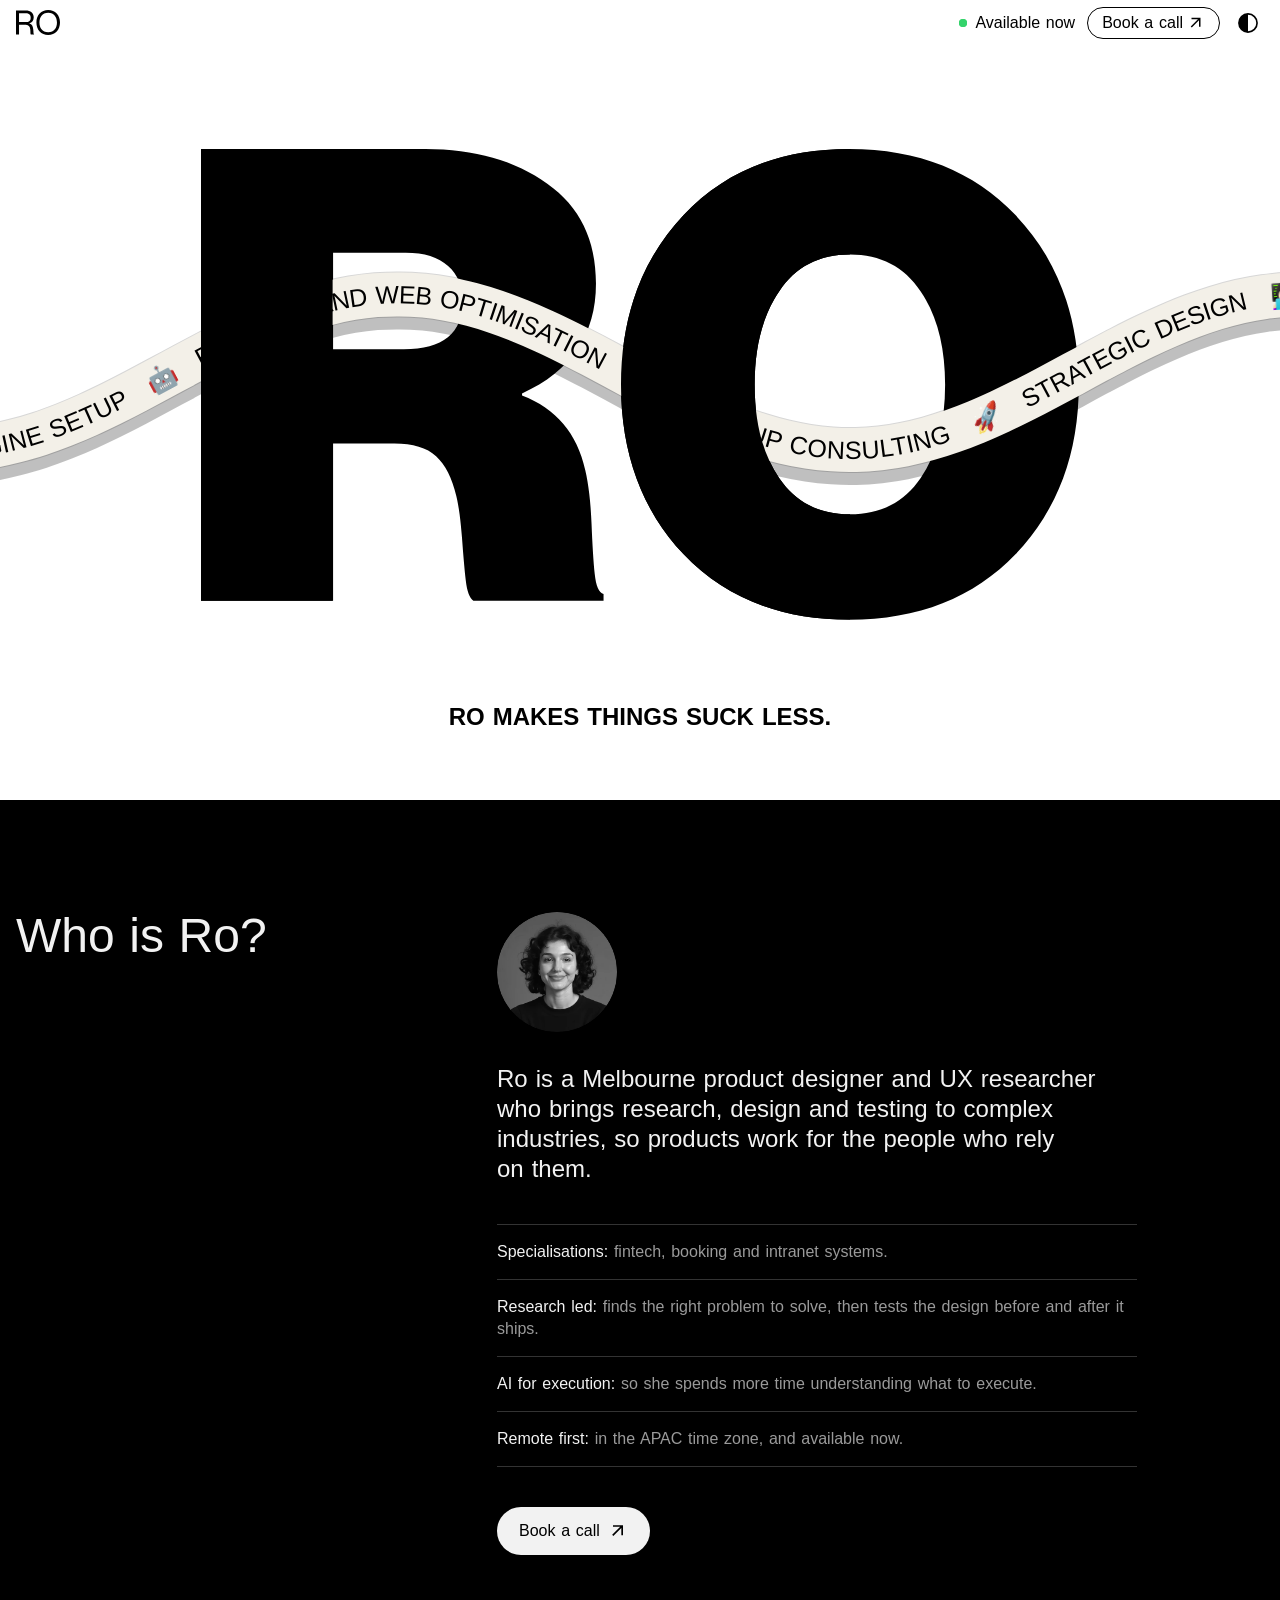
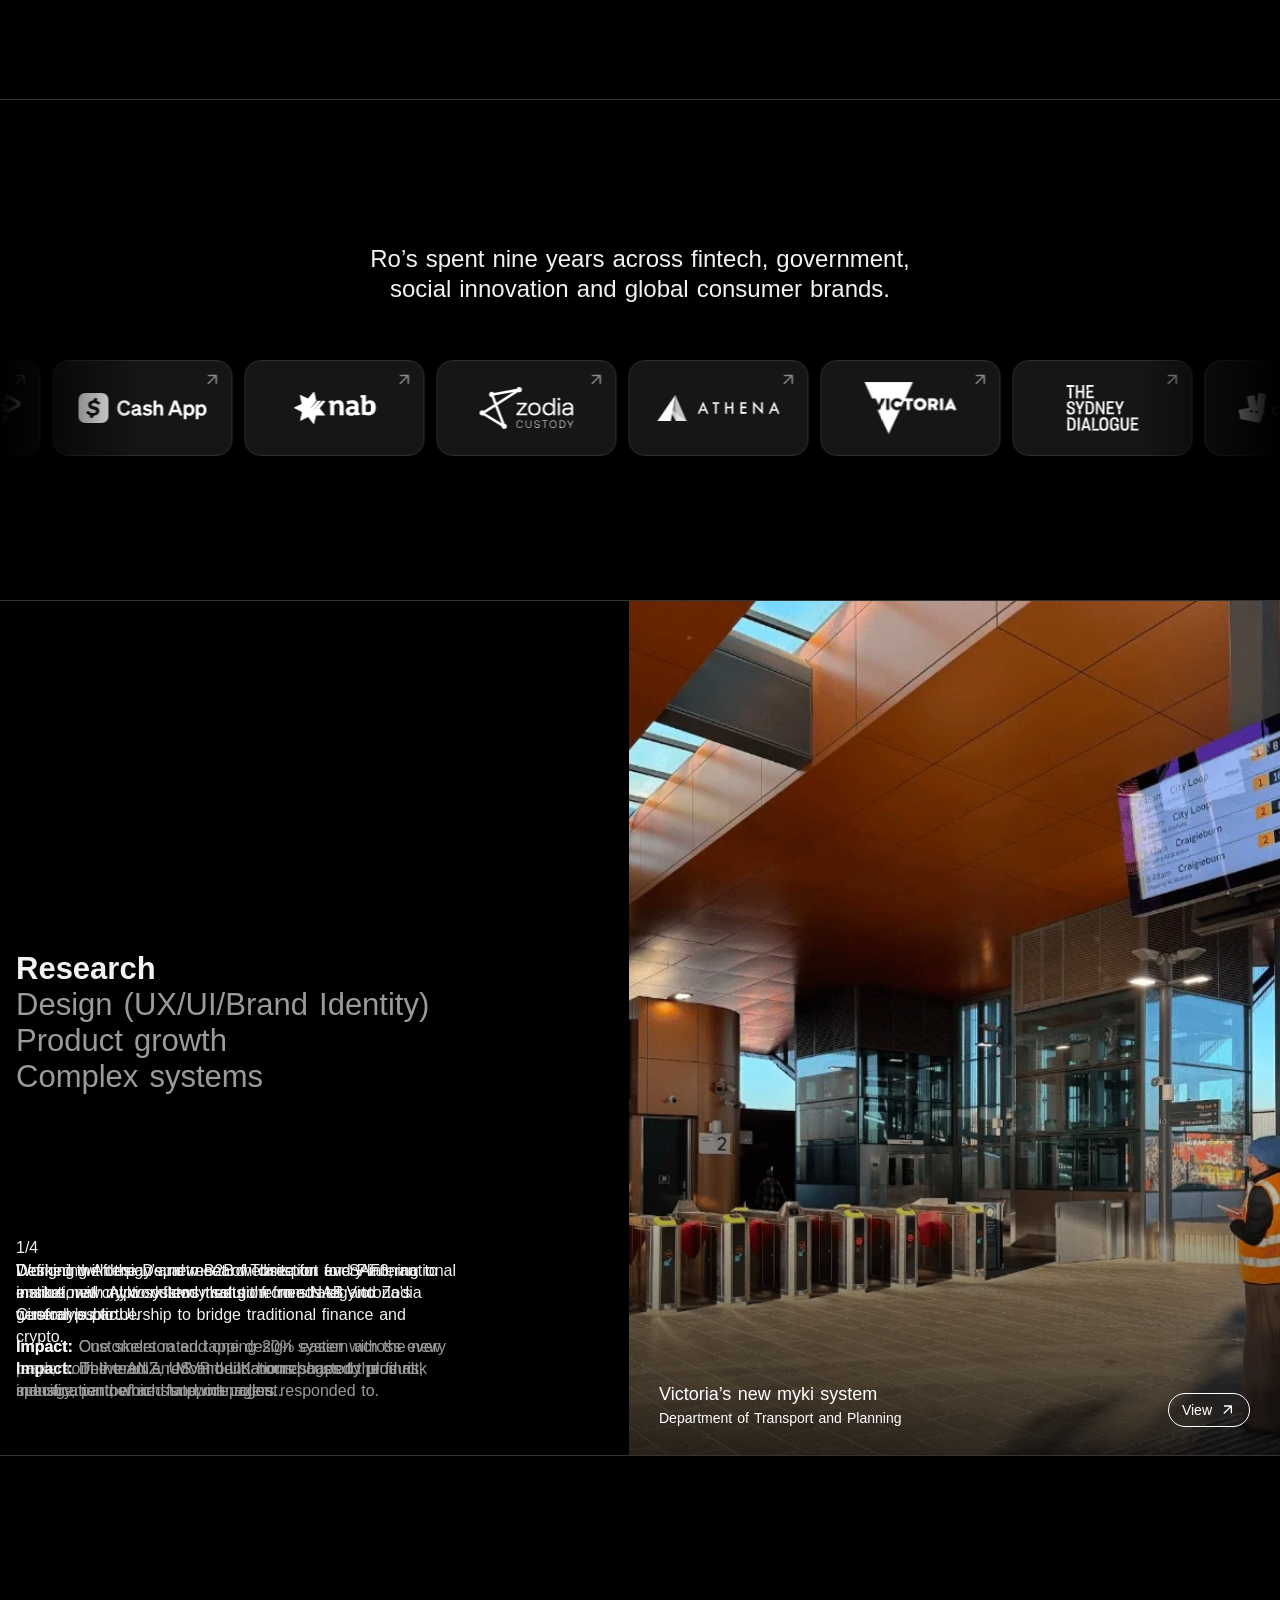
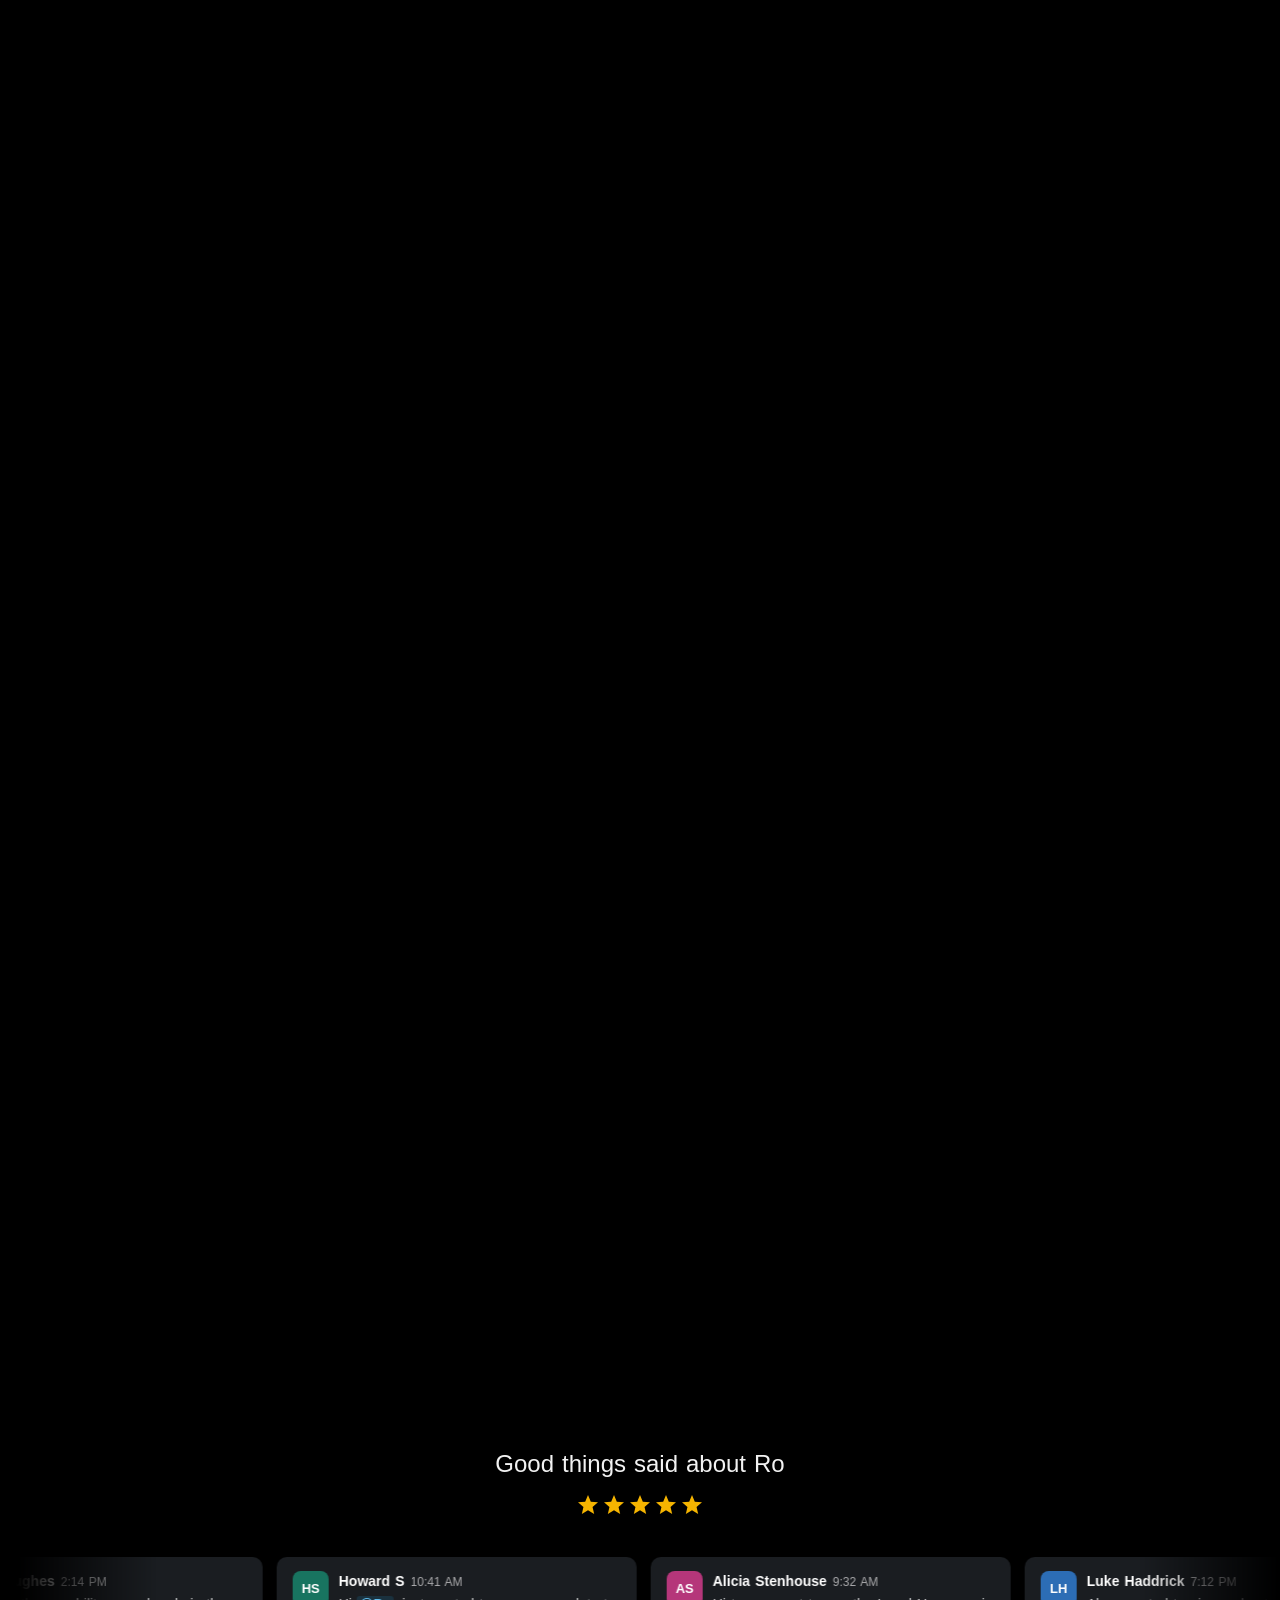
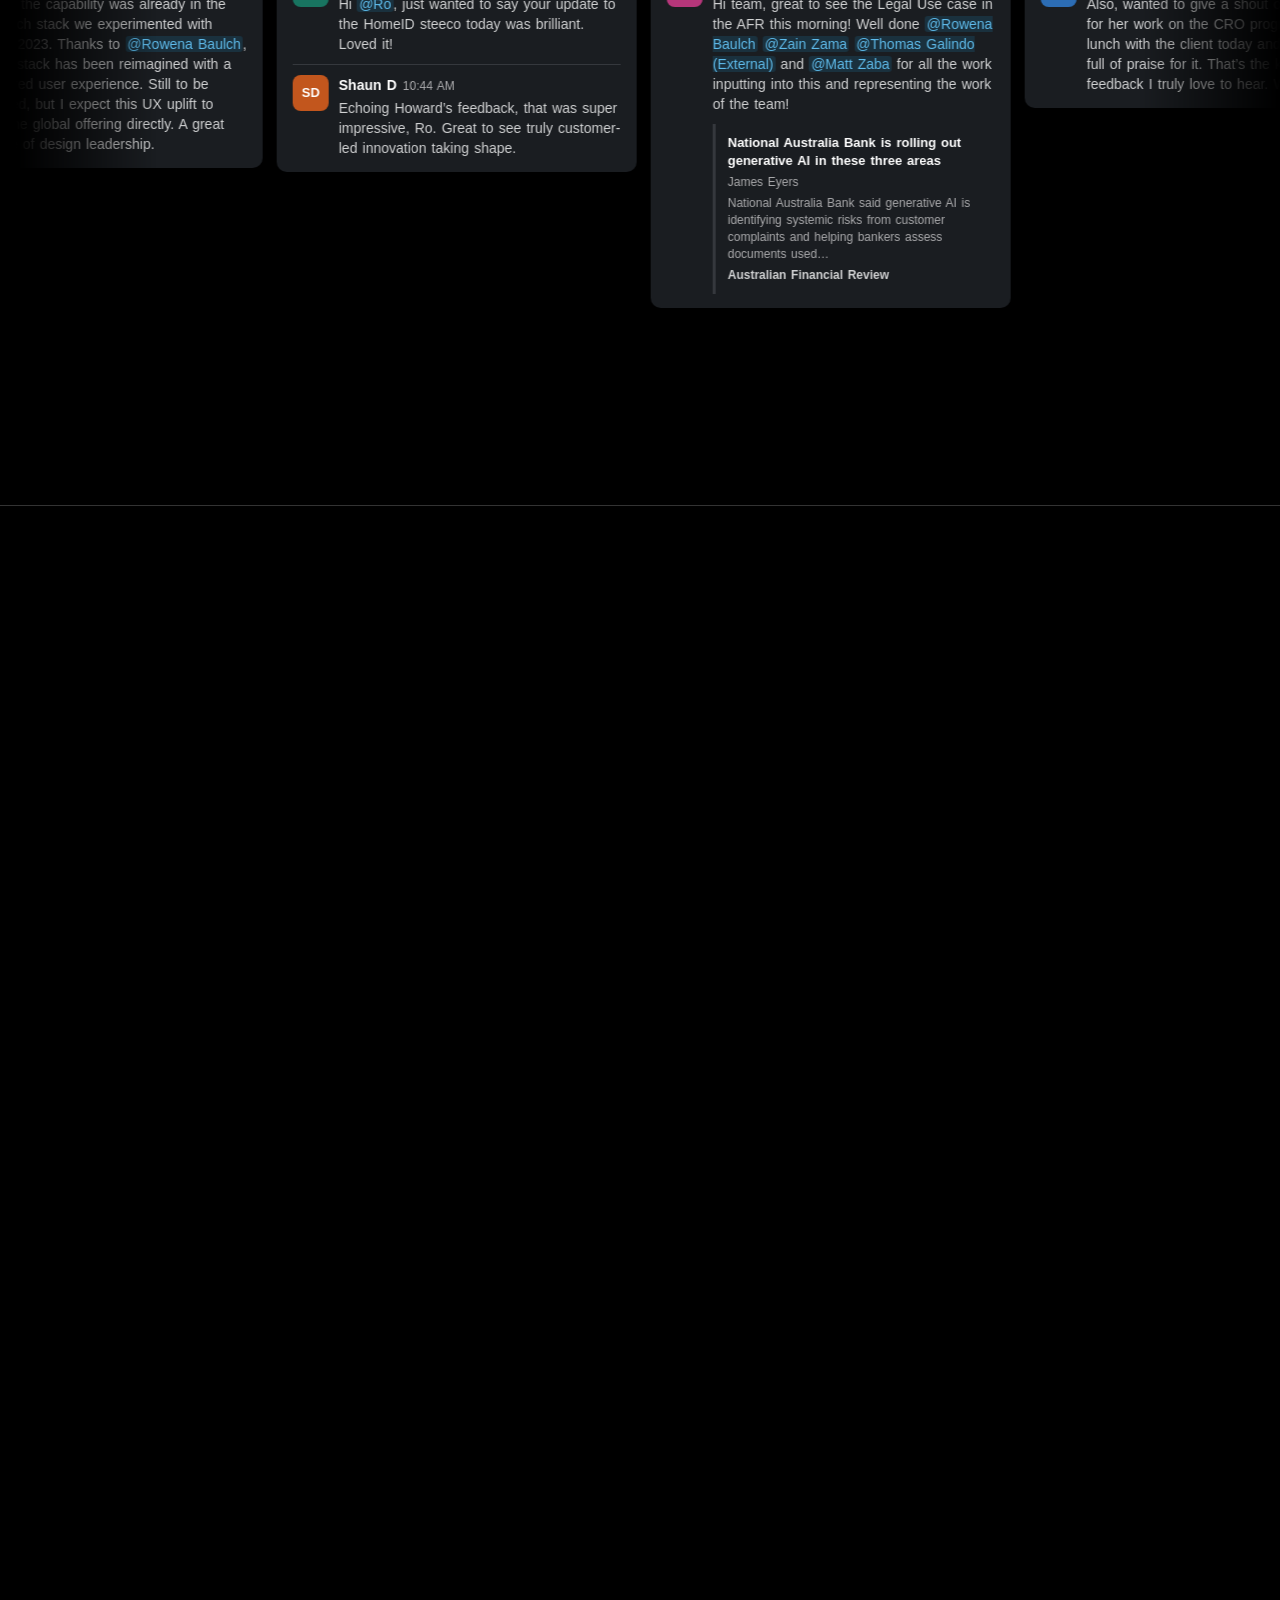
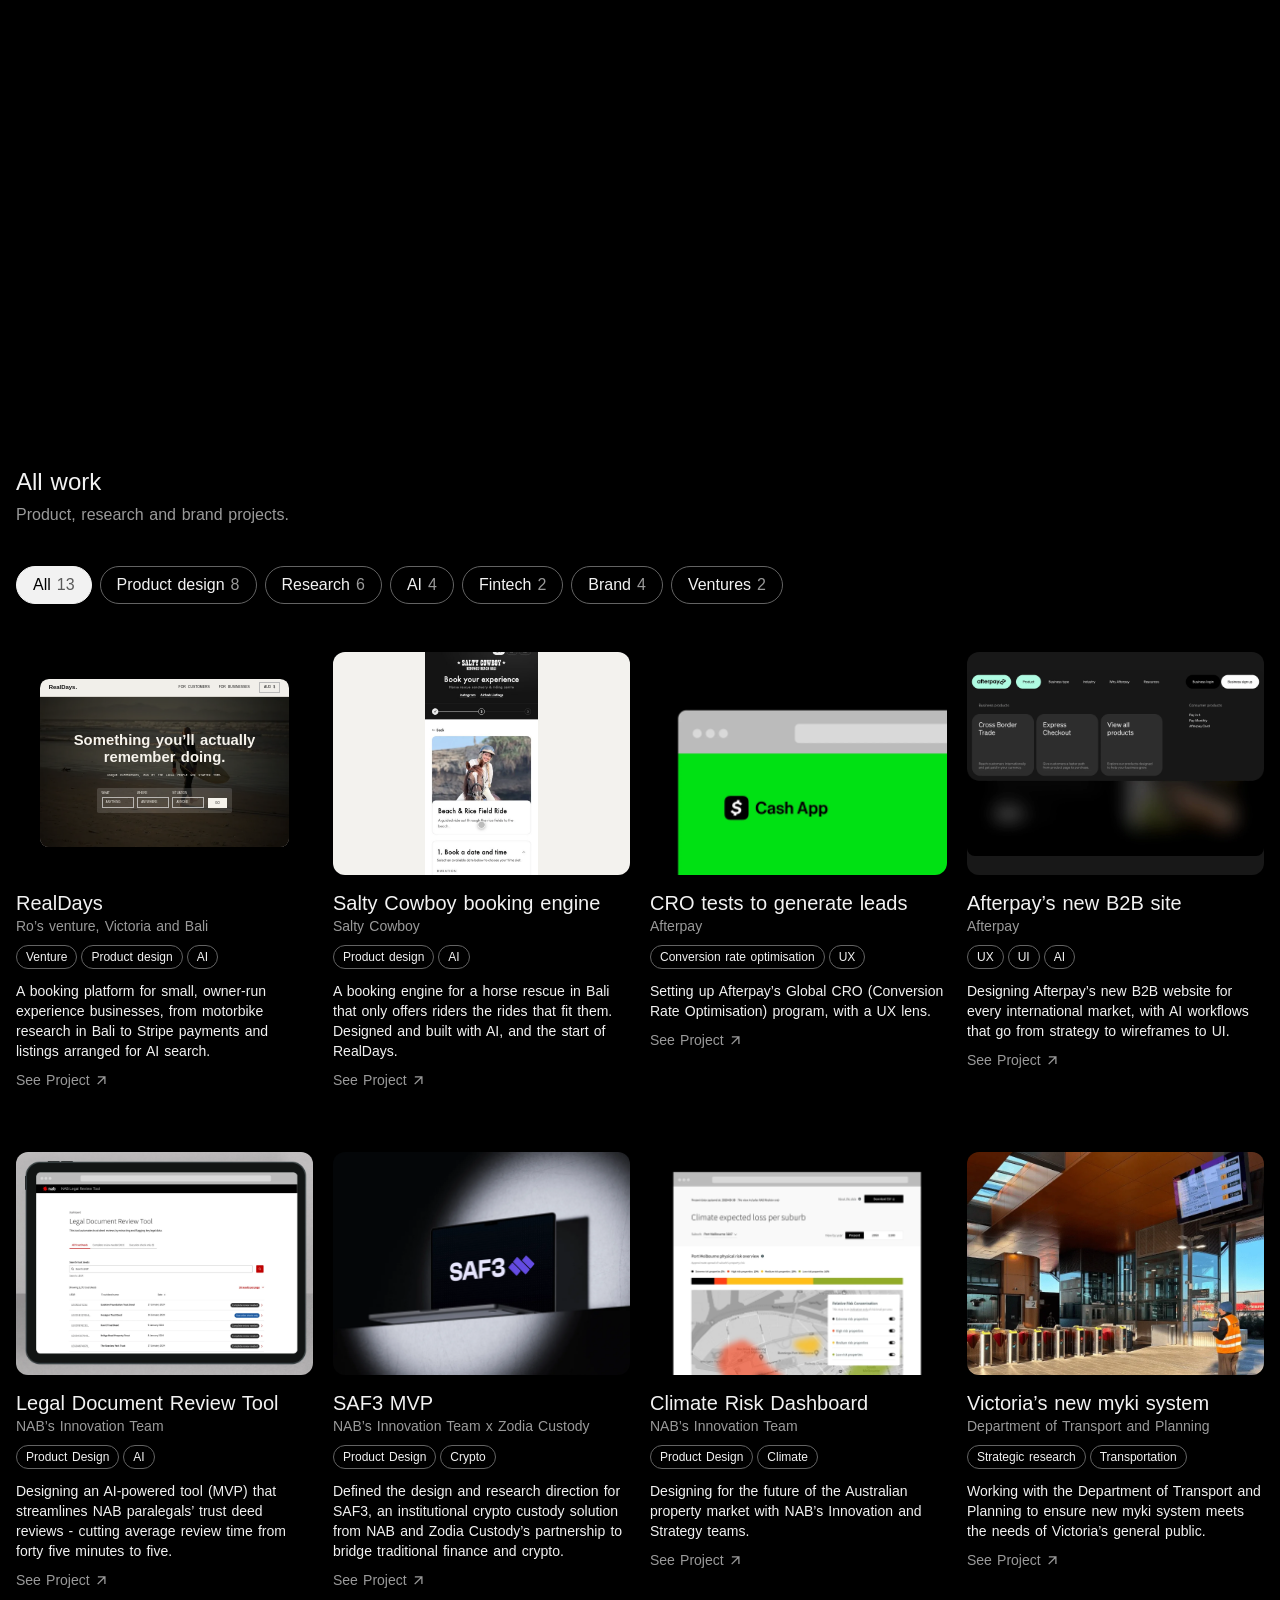
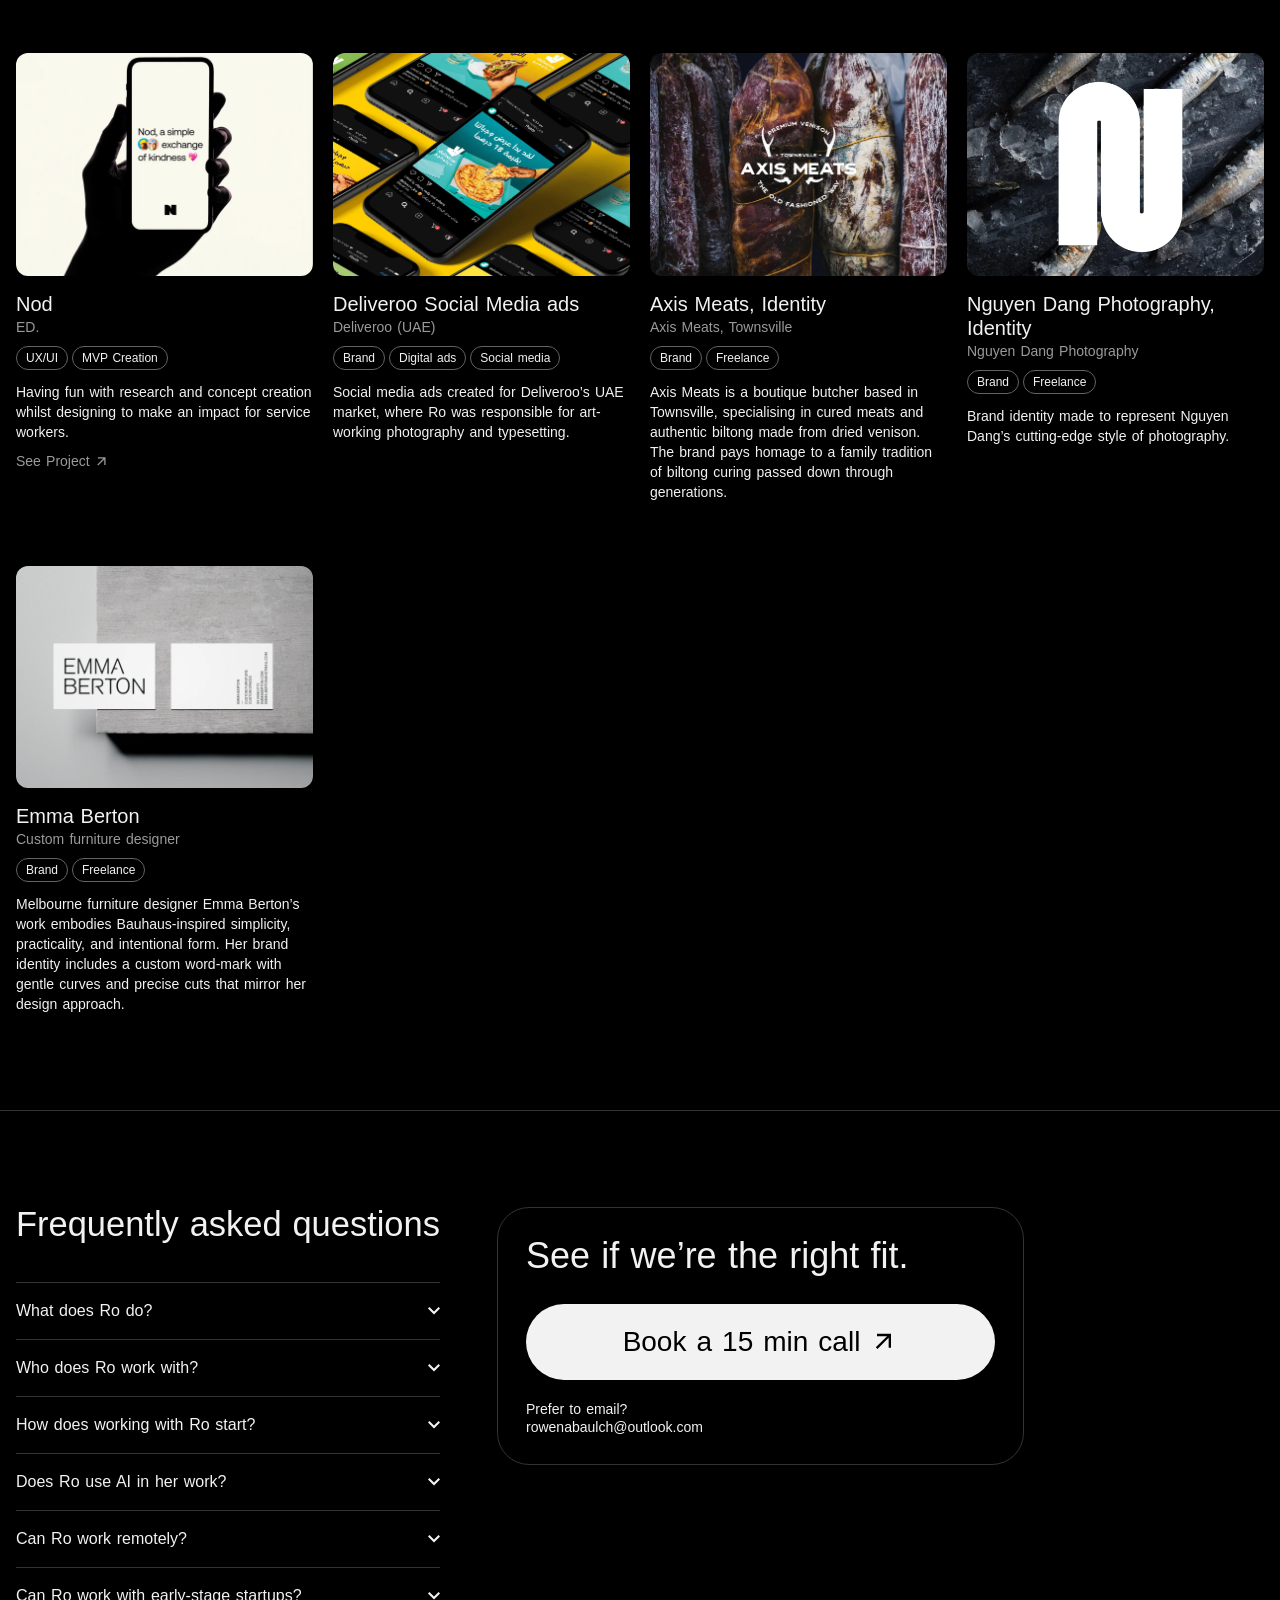
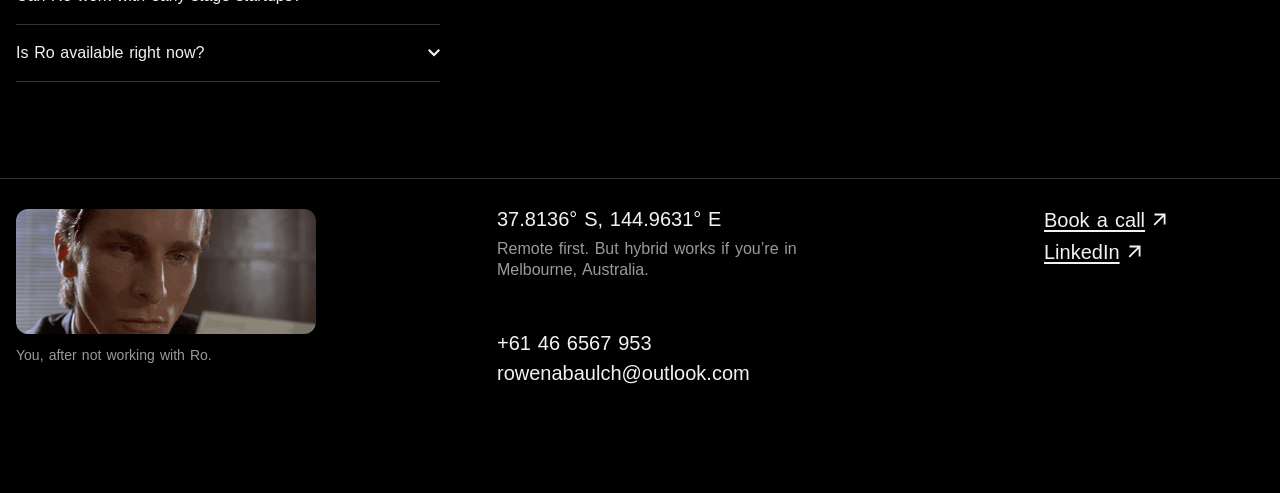
==== commit 9e6d36b8: "Client logos run in one row that drifts and moves with page scroll, like the testimonials Co-Authore" ====
--- a/index.html
+++ b/index.html
@@ -85,7 +85,7 @@
 
     <section class="proof" aria-labelledby="proof-h">
       <h2 id="proof-h">Ro’s spent nine years across fintech, government, social innovation and global consumer brands.</h2>
-      <ul class="proof__logos"><li><a href="https://www.afterpay.com/" target="_blank" rel="noopener"><img src="assets/img/logos/afterpay.svg" alt="Afterpay" style="--lh:30px"><span class="visually-hidden"> website (opens in a new tab)</span><svg class="icon proof__arrow" viewBox="0 -960 960 960" aria-hidden="true" focusable="false"><path d="m256-240-56-56 384-384H240v-80h480v480h-80v-344L256-240Z"/></svg></a></li><li><a href="https://cash.app/" target="_blank" rel="noopener"><img src="assets/img/logos/cashapp.svg?v=3" alt="Cash App" style="--lh:30px"><span class="visually-hidden"> website (opens in a new tab)</span><svg class="icon proof__arrow" viewBox="0 -960 960 960" aria-hidden="true" focusable="false"><path d="m256-240-56-56 384-384H240v-80h480v480h-80v-344L256-240Z"/></svg></a></li><li><a href="https://www.nab.com.au/" target="_blank" rel="noopener"><img src="assets/img/logos/nab.svg" alt="NAB" style="--lh:34px"><span class="visually-hidden"> website (opens in a new tab)</span><svg class="icon proof__arrow" viewBox="0 -960 960 960" aria-hidden="true" focusable="false"><path d="m256-240-56-56 384-384H240v-80h480v480h-80v-344L256-240Z"/></svg></a></li><li><a href="https://zodia-custody.com/" target="_blank" rel="noopener"><img src="assets/img/logos/zodia.svg" alt="Zodia Custody" style="--lh:42px"><span class="visually-hidden"> website (opens in a new tab)</span><svg class="icon proof__arrow" viewBox="0 -960 960 960" aria-hidden="true" focusable="false"><path d="m256-240-56-56 384-384H240v-80h480v480h-80v-344L256-240Z"/></svg></a></li><li><a href="https://www.athena.com.au/" target="_blank" rel="noopener"><img src="assets/img/logos/athena.svg" alt="Athena Home Loans" style="--lh:26px"><span class="visually-hidden"> website (opens in a new tab)</span><svg class="icon proof__arrow" viewBox="0 -960 960 960" aria-hidden="true" focusable="false"><path d="m256-240-56-56 384-384H240v-80h480v480h-80v-344L256-240Z"/></svg></a></li><li><a href="https://www.vic.gov.au/" target="_blank" rel="noopener"><img src="assets/img/logos/victoria.png" alt="Victorian Government" style="--lh:52px"><span class="visually-hidden"> website (opens in a new tab)</span><svg class="icon proof__arrow" viewBox="0 -960 960 960" aria-hidden="true" focusable="false"><path d="m256-240-56-56 384-384H240v-80h480v480h-80v-344L256-240Z"/></svg></a></li><li><a href="https://tsd.aspi.org.au/" target="_blank" rel="noopener"><img src="assets/img/logos/sydney-dialogue.svg" alt="The Sydney Dialogue" style="--lh:46px"><span class="visually-hidden"> website (opens in a new tab)</span><svg class="icon proof__arrow" viewBox="0 -960 960 960" aria-hidden="true" focusable="false"><path d="m256-240-56-56 384-384H240v-80h480v480h-80v-344L256-240Z"/></svg></a></li><li><a href="https://deliveroo.co.uk/" target="_blank" rel="noopener"><img src="assets/img/logos/deliveroo.svg" alt="Deliveroo" style="--lh:30px"><span class="visually-hidden"> website (opens in a new tab)</span><svg class="icon proof__arrow" viewBox="0 -960 960 960" aria-hidden="true" focusable="false"><path d="m256-240-56-56 384-384H240v-80h480v480h-80v-344L256-240Z"/></svg></a></li></ul>
+      <div class="proof__window"><div class="proof__track"><ul class="proof__logos"><li><a href="https://www.afterpay.com/" target="_blank" rel="noopener"><img src="assets/img/logos/afterpay.svg" alt="Afterpay" style="--lh:30px"><span class="visually-hidden"> website (opens in a new tab)</span><svg class="icon proof__arrow" viewBox="0 -960 960 960" aria-hidden="true" focusable="false"><path d="m256-240-56-56 384-384H240v-80h480v480h-80v-344L256-240Z"/></svg></a></li><li><a href="https://cash.app/" target="_blank" rel="noopener"><img src="assets/img/logos/cashapp.svg?v=3" alt="Cash App" style="--lh:30px"><span class="visually-hidden"> website (opens in a new tab)</span><svg class="icon proof__arrow" viewBox="0 -960 960 960" aria-hidden="true" focusable="false"><path d="m256-240-56-56 384-384H240v-80h480v480h-80v-344L256-240Z"/></svg></a></li><li><a href="https://www.nab.com.au/" target="_blank" rel="noopener"><img src="assets/img/logos/nab.svg" alt="NAB" style="--lh:34px"><span class="visually-hidden"> website (opens in a new tab)</span><svg class="icon proof__arrow" viewBox="0 -960 960 960" aria-hidden="true" focusable="false"><path d="m256-240-56-56 384-384H240v-80h480v480h-80v-344L256-240Z"/></svg></a></li><li><a href="https://zodia-custody.com/" target="_blank" rel="noopener"><img src="assets/img/logos/zodia.svg" alt="Zodia Custody" style="--lh:42px"><span class="visually-hidden"> website (opens in a new tab)</span><svg class="icon proof__arrow" viewBox="0 -960 960 960" aria-hidden="true" focusable="false"><path d="m256-240-56-56 384-384H240v-80h480v480h-80v-344L256-240Z"/></svg></a></li><li><a href="https://www.athena.com.au/" target="_blank" rel="noopener"><img src="assets/img/logos/athena.svg" alt="Athena Home Loans" style="--lh:26px"><span class="visually-hidden"> website (opens in a new tab)</span><svg class="icon proof__arrow" viewBox="0 -960 960 960" aria-hidden="true" focusable="false"><path d="m256-240-56-56 384-384H240v-80h480v480h-80v-344L256-240Z"/></svg></a></li><li><a href="https://www.vic.gov.au/" target="_blank" rel="noopener"><img src="assets/img/logos/victoria.png" alt="Victorian Government" style="--lh:52px"><span class="visually-hidden"> website (opens in a new tab)</span><svg class="icon proof__arrow" viewBox="0 -960 960 960" aria-hidden="true" focusable="false"><path d="m256-240-56-56 384-384H240v-80h480v480h-80v-344L256-240Z"/></svg></a></li><li><a href="https://tsd.aspi.org.au/" target="_blank" rel="noopener"><img src="assets/img/logos/sydney-dialogue.svg" alt="The Sydney Dialogue" style="--lh:46px"><span class="visually-hidden"> website (opens in a new tab)</span><svg class="icon proof__arrow" viewBox="0 -960 960 960" aria-hidden="true" focusable="false"><path d="m256-240-56-56 384-384H240v-80h480v480h-80v-344L256-240Z"/></svg></a></li><li><a href="https://deliveroo.co.uk/" target="_blank" rel="noopener"><img src="assets/img/logos/deliveroo.svg" alt="Deliveroo" style="--lh:30px"><span class="visually-hidden"> website (opens in a new tab)</span><svg class="icon proof__arrow" viewBox="0 -960 960 960" aria-hidden="true" focusable="false"><path d="m256-240-56-56 384-384H240v-80h480v480h-80v-344L256-240Z"/></svg></a></li></ul><ul class="proof__logos" aria-hidden="true"><li><a href="https://www.afterpay.com/" target="_blank" rel="noopener" tabindex="-1"><img src="assets/img/logos/afterpay.svg" alt="Afterpay" style="--lh:30px"><svg class="icon proof__arrow" viewBox="0 -960 960 960" aria-hidden="true" focusable="false"><path d="m256-240-56-56 384-384H240v-80h480v480h-80v-344L256-240Z"/></svg></a></li><li><a href="https://cash.app/" target="_blank" rel="noopener" tabindex="-1"><img src="assets/img/logos/cashapp.svg?v=3" alt="Cash App" style="--lh:30px"><svg class="icon proof__arrow" viewBox="0 -960 960 960" aria-hidden="true" focusable="false"><path d="m256-240-56-56 384-384H240v-80h480v480h-80v-344L256-240Z"/></svg></a></li><li><a href="https://www.nab.com.au/" target="_blank" rel="noopener" tabindex="-1"><img src="assets/img/logos/nab.svg" alt="NAB" style="--lh:34px"><svg class="icon proof__arrow" viewBox="0 -960 960 960" aria-hidden="true" focusable="false"><path d="m256-240-56-56 384-384H240v-80h480v480h-80v-344L256-240Z"/></svg></a></li><li><a href="https://zodia-custody.com/" target="_blank" rel="noopener" tabindex="-1"><img src="assets/img/logos/zodia.svg" alt="Zodia Custody" style="--lh:42px"><svg class="icon proof__arrow" viewBox="0 -960 960 960" aria-hidden="true" focusable="false"><path d="m256-240-56-56 384-384H240v-80h480v480h-80v-344L256-240Z"/></svg></a></li><li><a href="https://www.athena.com.au/" target="_blank" rel="noopener" tabindex="-1"><img src="assets/img/logos/athena.svg" alt="Athena Home Loans" style="--lh:26px"><svg class="icon proof__arrow" viewBox="0 -960 960 960" aria-hidden="true" focusable="false"><path d="m256-240-56-56 384-384H240v-80h480v480h-80v-344L256-240Z"/></svg></a></li><li><a href="https://www.vic.gov.au/" target="_blank" rel="noopener" tabindex="-1"><img src="assets/img/logos/victoria.png" alt="Victorian Government" style="--lh:52px"><svg class="icon proof__arrow" viewBox="0 -960 960 960" aria-hidden="true" focusable="false"><path d="m256-240-56-56 384-384H240v-80h480v480h-80v-344L256-240Z"/></svg></a></li><li><a href="https://tsd.aspi.org.au/" target="_blank" rel="noopener" tabindex="-1"><img src="assets/img/logos/sydney-dialogue.svg" alt="The Sydney Dialogue" style="--lh:46px"><svg class="icon proof__arrow" viewBox="0 -960 960 960" aria-hidden="true" focusable="false"><path d="m256-240-56-56 384-384H240v-80h480v480h-80v-344L256-240Z"/></svg></a></li><li><a href="https://deliveroo.co.uk/" target="_blank" rel="noopener" tabindex="-1"><img src="assets/img/logos/deliveroo.svg" alt="Deliveroo" style="--lh:30px"><svg class="icon proof__arrow" viewBox="0 -960 960 960" aria-hidden="true" focusable="false"><path d="m256-240-56-56 384-384H240v-80h480v480h-80v-344L256-240Z"/></svg></a></li></ul></div></div>
     </section>
 
     <div class="intro-scroll" id="intro-scroll">
@@ -798,6 +798,33 @@
         });
       });
       update();
+    })();
+
+    // Client logos: one row that drifts left on its own and moves further as the page scrolls,
+    // like the testimonials. A second, hidden copy follows the first so the row never runs out.
+    (function () {
+      if (window.matchMedia('(prefers-reduced-motion: reduce)').matches) return;
+      var win = document.querySelector('.proof__window');
+      var track = win.querySelector('.proof__track');
+      var set = track.querySelector('.proof__logos');
+      document.documentElement.classList.add('proof-js');
+      var width = 0, pos = 0, held = false, lastY = window.scrollY, last = performance.now();
+      function measure() { width = set.offsetWidth; }
+      win.addEventListener('mouseenter', function () { held = true; });
+      win.addEventListener('mouseleave', function () { held = false; });
+      win.addEventListener('focusin', function () { held = true; });
+      win.addEventListener('focusout', function () { held = false; });
+      window.addEventListener('resize', measure);
+      measure();
+      function frame(now) {
+        var dt = Math.min(0.05, (now - last) / 1000); last = now;
+        var y = window.scrollY, dy = y - lastY; lastY = y;
+        if (!held) pos += 40 * dt + dy * 0.6;
+        if (width) pos = ((pos % width) + width) % width;
+        track.style.transform = 'translate3d(' + (-pos).toFixed(2) + 'px,0,0)';
+        requestAnimationFrame(frame);
+      }
+      requestAnimationFrame(frame);
     })();
 
     // Testimonials: the section pins until the strip has reached its last message. Scrolling
--- a/assets/landing.css
+++ b/assets/landing.css
@@ -293,7 +293,17 @@
   background: var(--tile-bg);
 }
 .proof__logos img { display: block; width: auto; max-width: 140px; height: var(--lh, 28px); filter: brightness(0) invert(1); }
-.proof__logos { max-width: 756px; }   /* four tiles a row, two rows */
+/* One row of logos in a full-width window that fades at both edges, like the testimonials. */
+.proof__window { position: relative; overflow-x: auto; margin: 56px calc(var(--gutter) * -1) 0; }
+.proof__window::before, .proof__window::after { content: ""; position: absolute; top: 0; bottom: 0; z-index: 1; width: 140px; pointer-events: none; }
+.proof__window::before { left: 0; background: linear-gradient(to right, var(--paper), transparent); }
+.proof__window::after { right: 0; background: linear-gradient(to left, var(--paper), transparent); }
+.proof__track { display: flex; width: max-content; will-change: transform; }
+.proof .proof__logos { flex-wrap: nowrap; max-width: none; margin: 0; padding: 0 12px 0 0; }
+.proof__logos li { flex: none; }
+.proof__logos[aria-hidden="true"] { display: none; }
+.proof-js .proof__logos[aria-hidden="true"] { display: flex; }
+.proof-js .proof__window { overflow: hidden; }   /* without the script (or with reduced motion) the row scrolls by hand */
 .proof__logos a { position: relative; display: grid; place-items: center; width: 100%; height: 100%; border-radius: inherit; color: #8a8a8a; transition: color .2s ease, border-color .2s ease; }   /* fixed greys: the tiles keep their own colours (light mode overrides below) */
 .proof__logos li { transition: border-color .2s ease; }
 .proof__logos li:hover { border-color: #5a5a5a; }
@@ -316,7 +326,8 @@
   .praise__window::before, .praise__window::after { width: 48px; }
   .slack { width: 300px; }
   .rhero__letters { width: 84vw; }
-  .proof__logos li { width: calc(50% - 6px); }
+  .proof__logos li { width: 150px; height: 84px; }
+  .proof__window::before, .proof__window::after { width: 48px; }
 }
 
 /* Kerning 0% everywhere on this page, including the shared nav, grid and footer. */
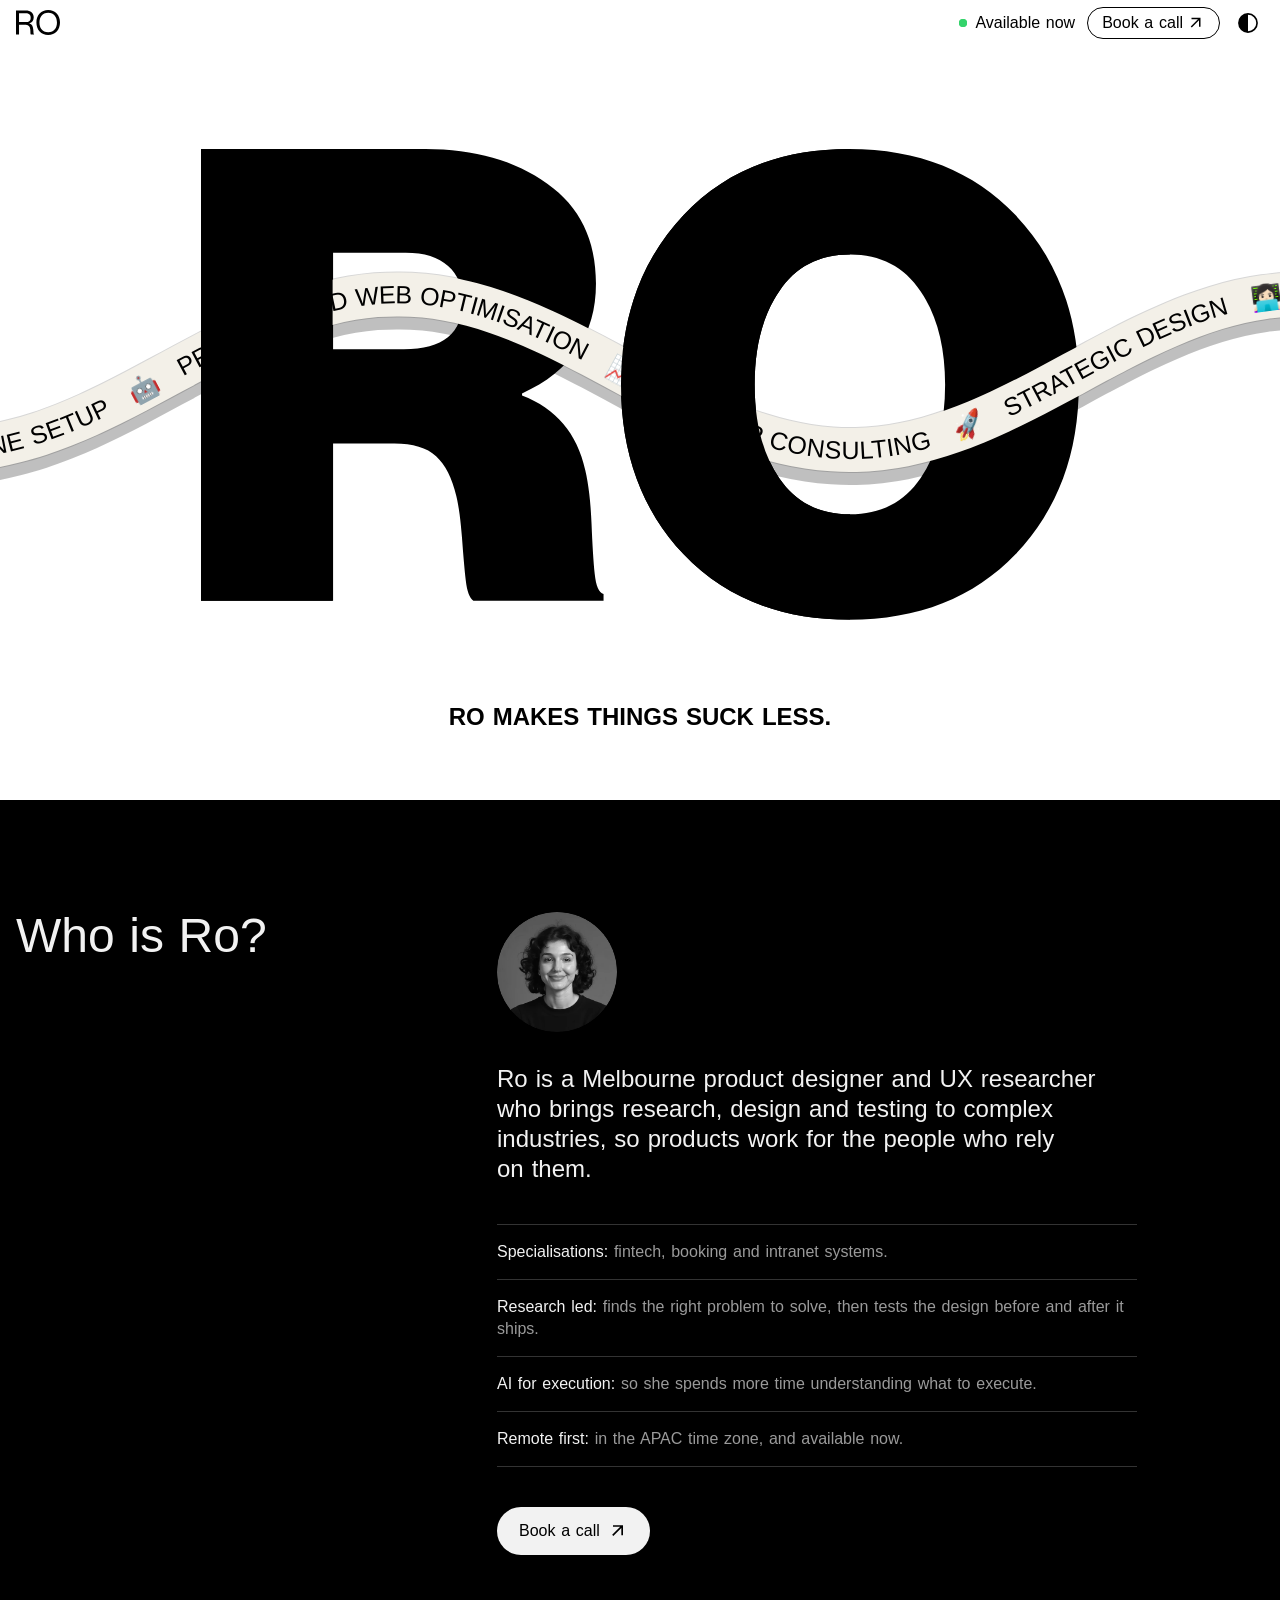
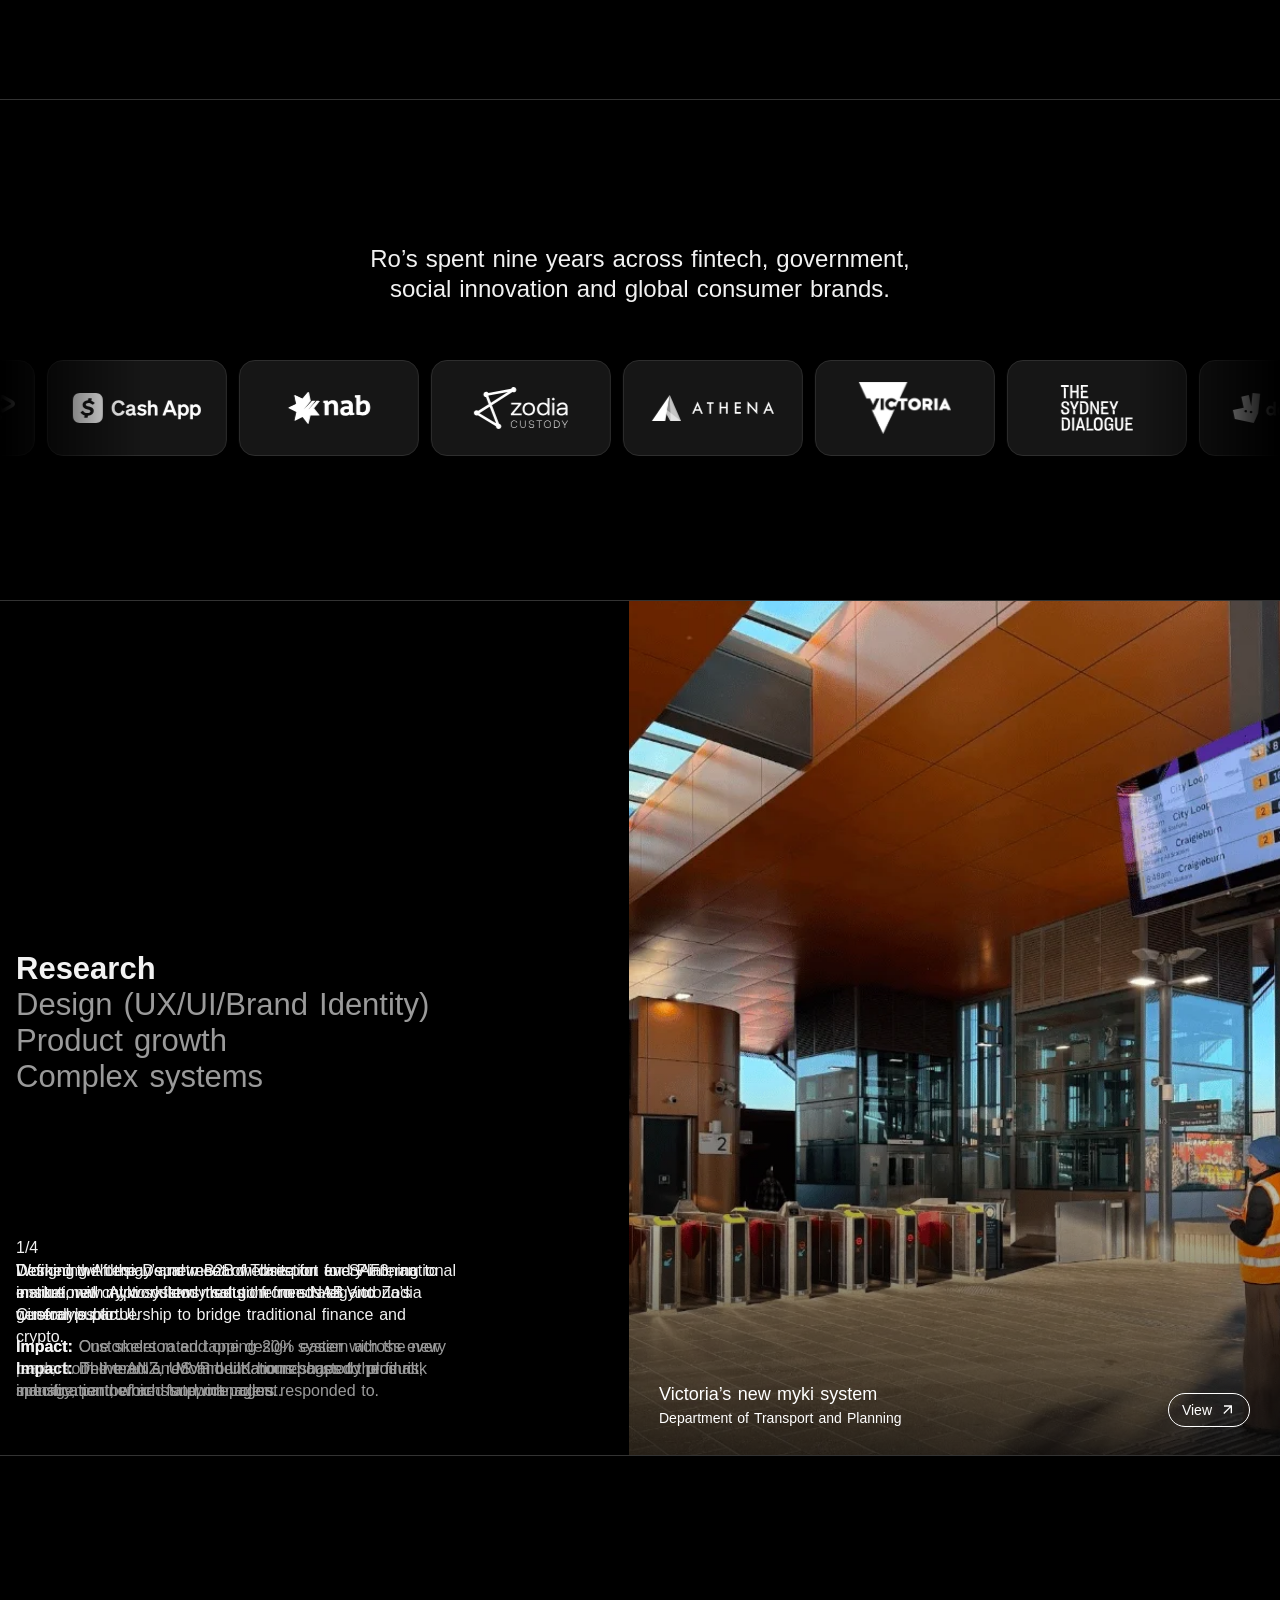
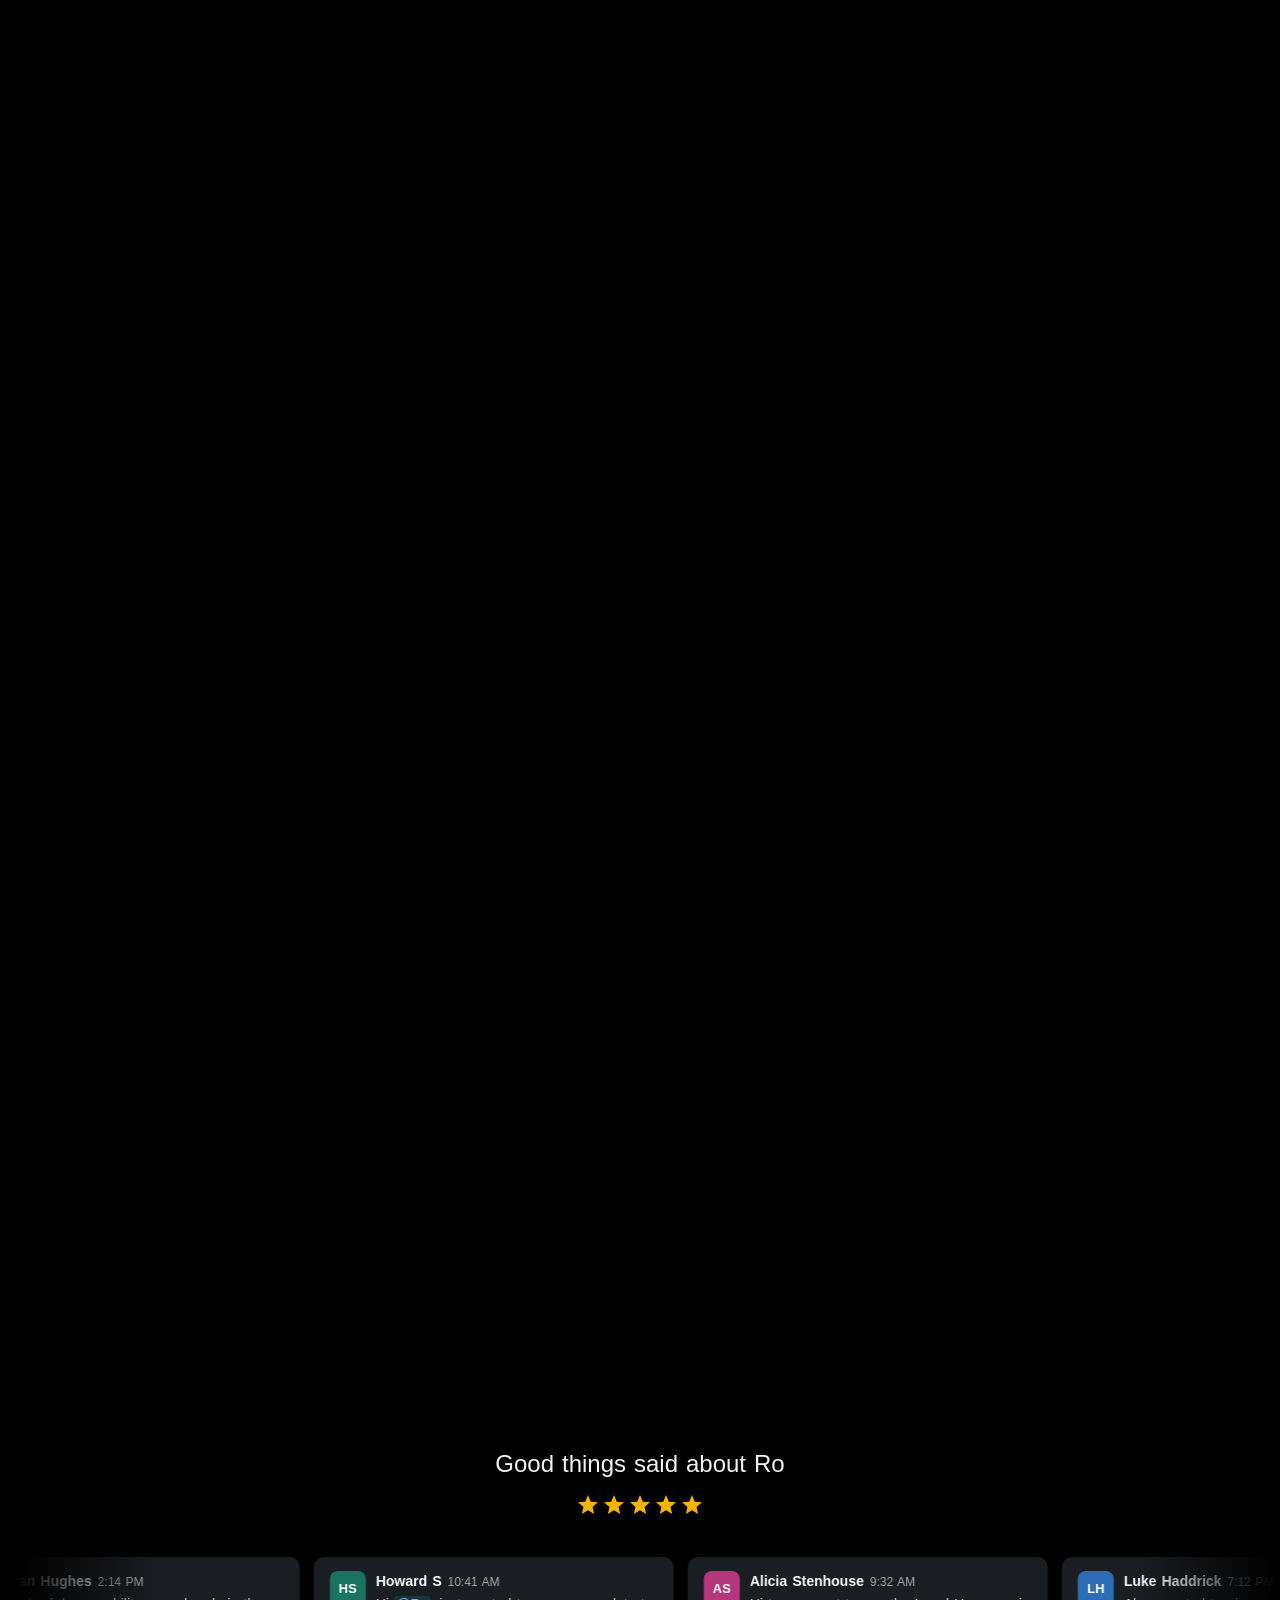
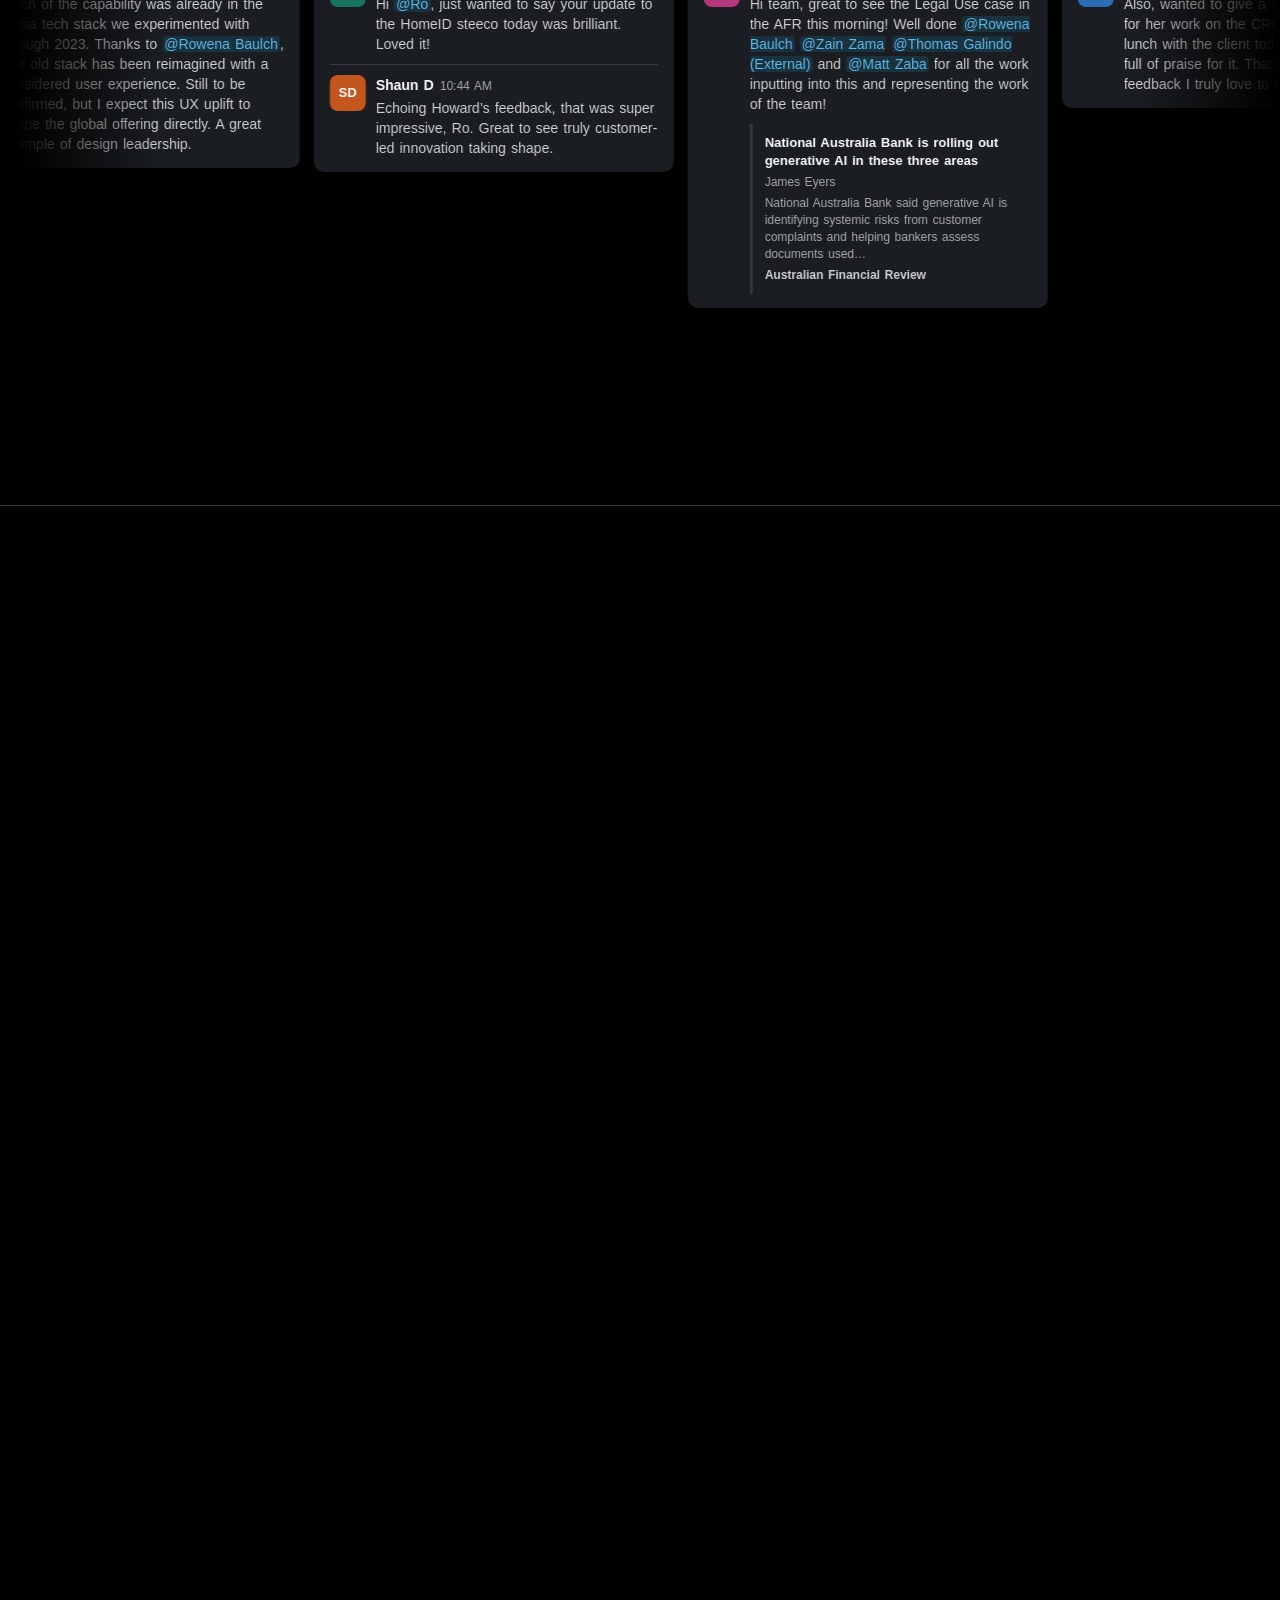
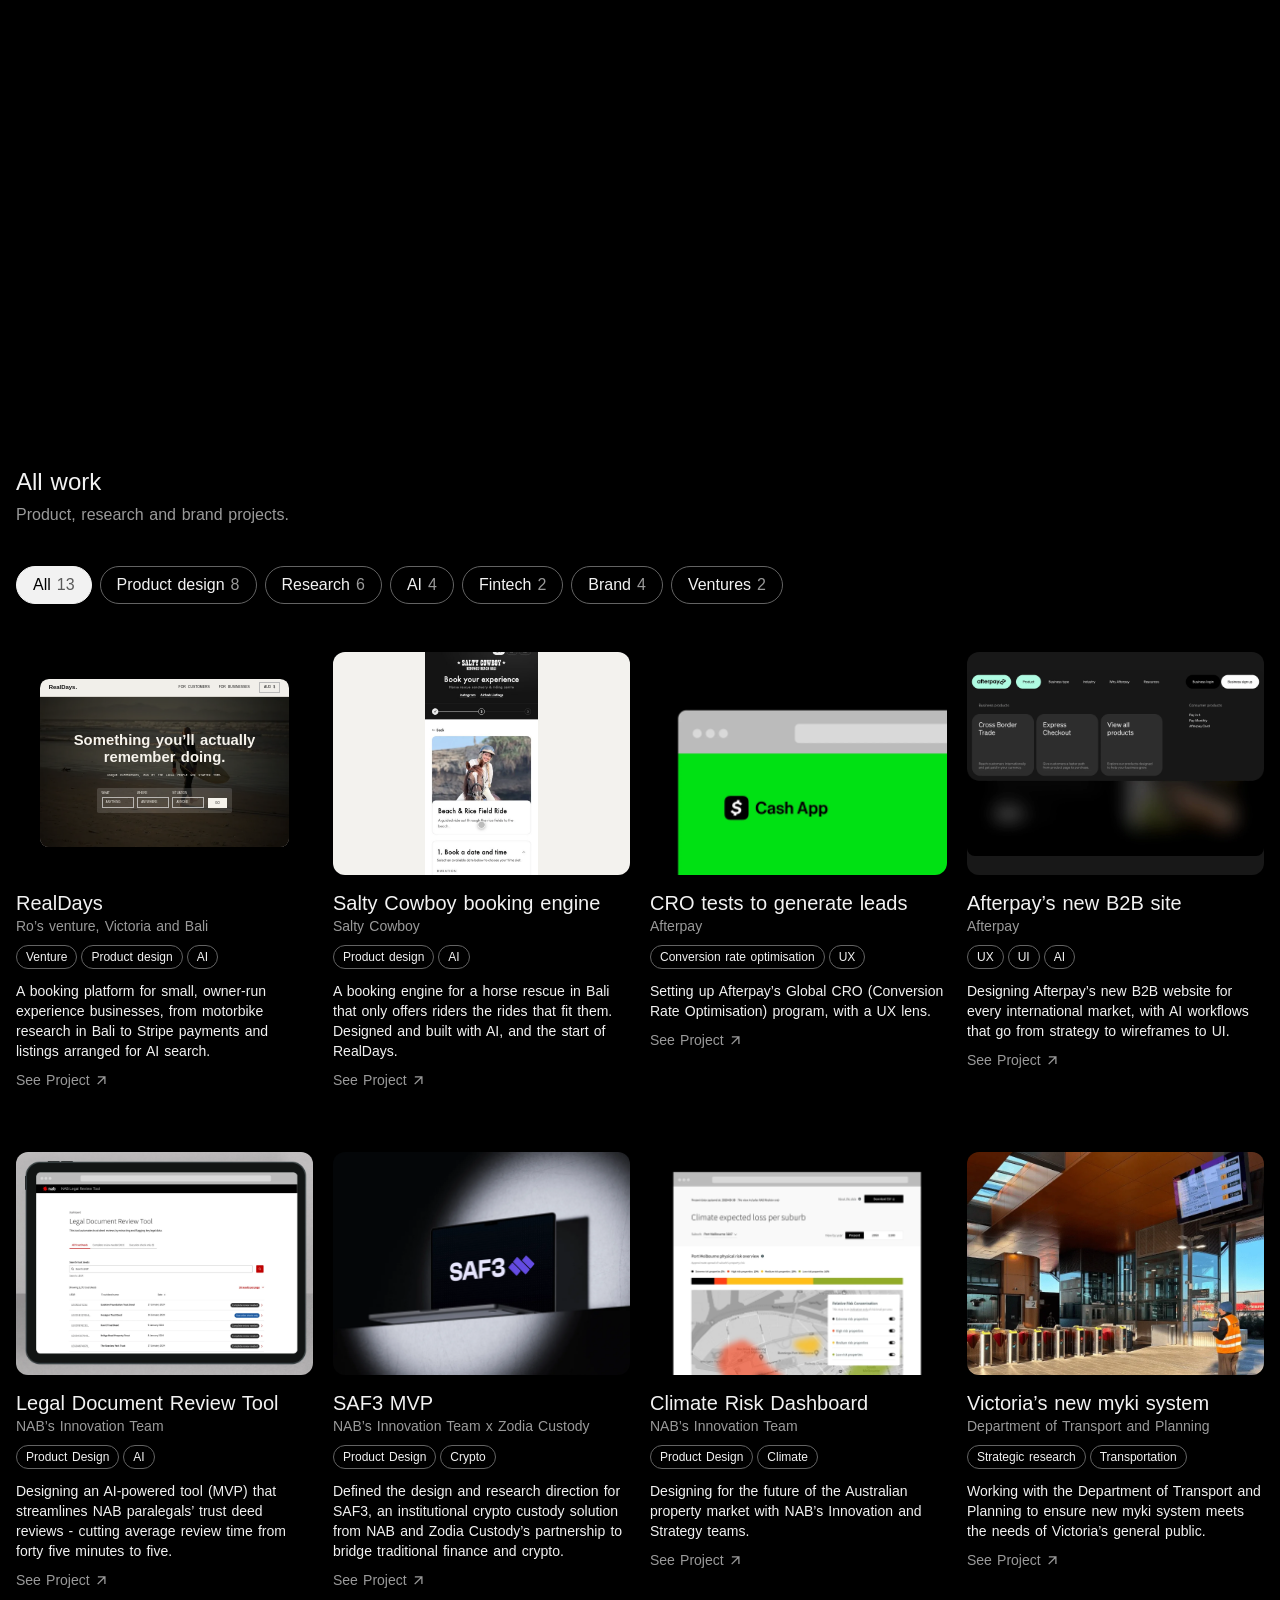
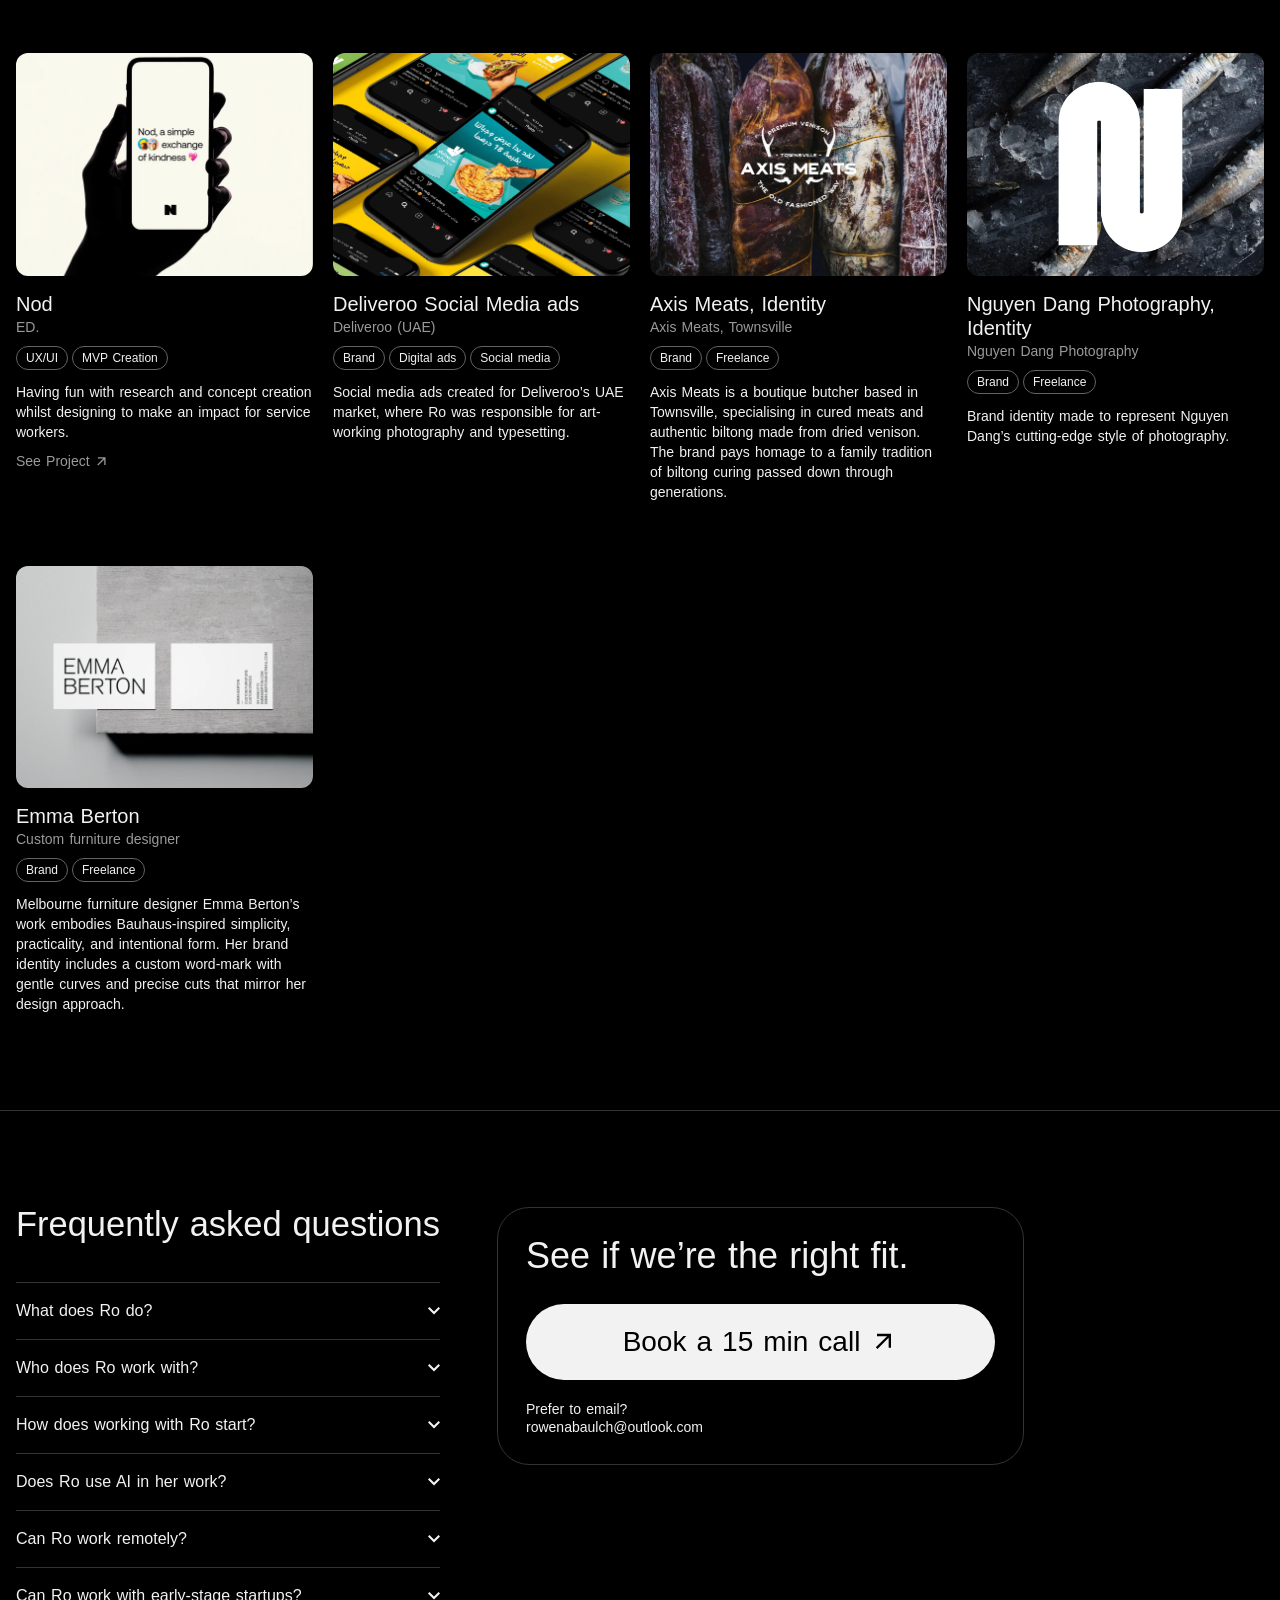
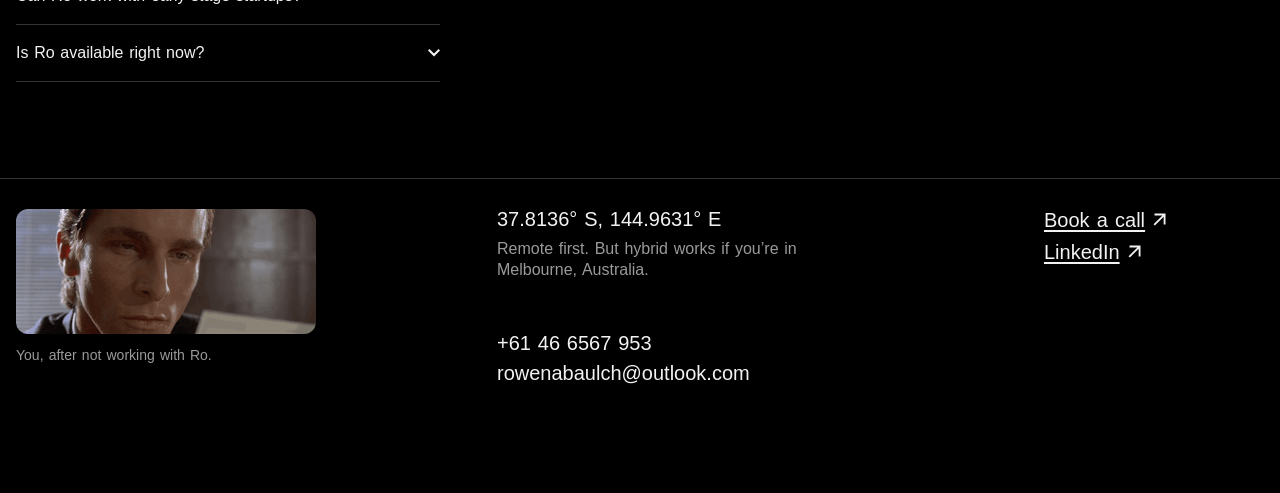
==== commit beb8d893: "Client logo tiles drop the corner arrows (Ro's call) Co-Authored-By: Claude Opus 5.5 <noreply@anthro" ====
--- a/index.html
+++ b/index.html
@@ -85,7 +85,7 @@
 
     <section class="proof" aria-labelledby="proof-h">
       <h2 id="proof-h">Ro’s spent nine years across fintech, government, social innovation and global consumer brands.</h2>
-      <div class="proof__window"><div class="proof__track"><ul class="proof__logos"><li><a href="https://www.afterpay.com/" target="_blank" rel="noopener"><img src="assets/img/logos/afterpay.svg" alt="Afterpay" style="--lh:30px"><span class="visually-hidden"> website (opens in a new tab)</span><svg class="icon proof__arrow" viewBox="0 -960 960 960" aria-hidden="true" focusable="false"><path d="m256-240-56-56 384-384H240v-80h480v480h-80v-344L256-240Z"/></svg></a></li><li><a href="https://cash.app/" target="_blank" rel="noopener"><img src="assets/img/logos/cashapp.svg?v=3" alt="Cash App" style="--lh:30px"><span class="visually-hidden"> website (opens in a new tab)</span><svg class="icon proof__arrow" viewBox="0 -960 960 960" aria-hidden="true" focusable="false"><path d="m256-240-56-56 384-384H240v-80h480v480h-80v-344L256-240Z"/></svg></a></li><li><a href="https://www.nab.com.au/" target="_blank" rel="noopener"><img src="assets/img/logos/nab.svg" alt="NAB" style="--lh:34px"><span class="visually-hidden"> website (opens in a new tab)</span><svg class="icon proof__arrow" viewBox="0 -960 960 960" aria-hidden="true" focusable="false"><path d="m256-240-56-56 384-384H240v-80h480v480h-80v-344L256-240Z"/></svg></a></li><li><a href="https://zodia-custody.com/" target="_blank" rel="noopener"><img src="assets/img/logos/zodia.svg" alt="Zodia Custody" style="--lh:42px"><span class="visually-hidden"> website (opens in a new tab)</span><svg class="icon proof__arrow" viewBox="0 -960 960 960" aria-hidden="true" focusable="false"><path d="m256-240-56-56 384-384H240v-80h480v480h-80v-344L256-240Z"/></svg></a></li><li><a href="https://www.athena.com.au/" target="_blank" rel="noopener"><img src="assets/img/logos/athena.svg" alt="Athena Home Loans" style="--lh:26px"><span class="visually-hidden"> website (opens in a new tab)</span><svg class="icon proof__arrow" viewBox="0 -960 960 960" aria-hidden="true" focusable="false"><path d="m256-240-56-56 384-384H240v-80h480v480h-80v-344L256-240Z"/></svg></a></li><li><a href="https://www.vic.gov.au/" target="_blank" rel="noopener"><img src="assets/img/logos/victoria.png" alt="Victorian Government" style="--lh:52px"><span class="visually-hidden"> website (opens in a new tab)</span><svg class="icon proof__arrow" viewBox="0 -960 960 960" aria-hidden="true" focusable="false"><path d="m256-240-56-56 384-384H240v-80h480v480h-80v-344L256-240Z"/></svg></a></li><li><a href="https://tsd.aspi.org.au/" target="_blank" rel="noopener"><img src="assets/img/logos/sydney-dialogue.svg" alt="The Sydney Dialogue" style="--lh:46px"><span class="visually-hidden"> website (opens in a new tab)</span><svg class="icon proof__arrow" viewBox="0 -960 960 960" aria-hidden="true" focusable="false"><path d="m256-240-56-56 384-384H240v-80h480v480h-80v-344L256-240Z"/></svg></a></li><li><a href="https://deliveroo.co.uk/" target="_blank" rel="noopener"><img src="assets/img/logos/deliveroo.svg" alt="Deliveroo" style="--lh:30px"><span class="visually-hidden"> website (opens in a new tab)</span><svg class="icon proof__arrow" viewBox="0 -960 960 960" aria-hidden="true" focusable="false"><path d="m256-240-56-56 384-384H240v-80h480v480h-80v-344L256-240Z"/></svg></a></li></ul><ul class="proof__logos" aria-hidden="true"><li><a href="https://www.afterpay.com/" target="_blank" rel="noopener" tabindex="-1"><img src="assets/img/logos/afterpay.svg" alt="Afterpay" style="--lh:30px"><svg class="icon proof__arrow" viewBox="0 -960 960 960" aria-hidden="true" focusable="false"><path d="m256-240-56-56 384-384H240v-80h480v480h-80v-344L256-240Z"/></svg></a></li><li><a href="https://cash.app/" target="_blank" rel="noopener" tabindex="-1"><img src="assets/img/logos/cashapp.svg?v=3" alt="Cash App" style="--lh:30px"><svg class="icon proof__arrow" viewBox="0 -960 960 960" aria-hidden="true" focusable="false"><path d="m256-240-56-56 384-384H240v-80h480v480h-80v-344L256-240Z"/></svg></a></li><li><a href="https://www.nab.com.au/" target="_blank" rel="noopener" tabindex="-1"><img src="assets/img/logos/nab.svg" alt="NAB" style="--lh:34px"><svg class="icon proof__arrow" viewBox="0 -960 960 960" aria-hidden="true" focusable="false"><path d="m256-240-56-56 384-384H240v-80h480v480h-80v-344L256-240Z"/></svg></a></li><li><a href="https://zodia-custody.com/" target="_blank" rel="noopener" tabindex="-1"><img src="assets/img/logos/zodia.svg" alt="Zodia Custody" style="--lh:42px"><svg class="icon proof__arrow" viewBox="0 -960 960 960" aria-hidden="true" focusable="false"><path d="m256-240-56-56 384-384H240v-80h480v480h-80v-344L256-240Z"/></svg></a></li><li><a href="https://www.athena.com.au/" target="_blank" rel="noopener" tabindex="-1"><img src="assets/img/logos/athena.svg" alt="Athena Home Loans" style="--lh:26px"><svg class="icon proof__arrow" viewBox="0 -960 960 960" aria-hidden="true" focusable="false"><path d="m256-240-56-56 384-384H240v-80h480v480h-80v-344L256-240Z"/></svg></a></li><li><a href="https://www.vic.gov.au/" target="_blank" rel="noopener" tabindex="-1"><img src="assets/img/logos/victoria.png" alt="Victorian Government" style="--lh:52px"><svg class="icon proof__arrow" viewBox="0 -960 960 960" aria-hidden="true" focusable="false"><path d="m256-240-56-56 384-384H240v-80h480v480h-80v-344L256-240Z"/></svg></a></li><li><a href="https://tsd.aspi.org.au/" target="_blank" rel="noopener" tabindex="-1"><img src="assets/img/logos/sydney-dialogue.svg" alt="The Sydney Dialogue" style="--lh:46px"><svg class="icon proof__arrow" viewBox="0 -960 960 960" aria-hidden="true" focusable="false"><path d="m256-240-56-56 384-384H240v-80h480v480h-80v-344L256-240Z"/></svg></a></li><li><a href="https://deliveroo.co.uk/" target="_blank" rel="noopener" tabindex="-1"><img src="assets/img/logos/deliveroo.svg" alt="Deliveroo" style="--lh:30px"><svg class="icon proof__arrow" viewBox="0 -960 960 960" aria-hidden="true" focusable="false"><path d="m256-240-56-56 384-384H240v-80h480v480h-80v-344L256-240Z"/></svg></a></li></ul></div></div>
+      <div class="proof__window"><div class="proof__track"><ul class="proof__logos"><li><a href="https://www.afterpay.com/" target="_blank" rel="noopener"><img src="assets/img/logos/afterpay.svg" alt="Afterpay" style="--lh:30px"><span class="visually-hidden"> website (opens in a new tab)</span></a></li><li><a href="https://cash.app/" target="_blank" rel="noopener"><img src="assets/img/logos/cashapp.svg?v=3" alt="Cash App" style="--lh:30px"><span class="visually-hidden"> website (opens in a new tab)</span></a></li><li><a href="https://www.nab.com.au/" target="_blank" rel="noopener"><img src="assets/img/logos/nab.svg" alt="NAB" style="--lh:34px"><span class="visually-hidden"> website (opens in a new tab)</span></a></li><li><a href="https://zodia-custody.com/" target="_blank" rel="noopener"><img src="assets/img/logos/zodia.svg" alt="Zodia Custody" style="--lh:42px"><span class="visually-hidden"> website (opens in a new tab)</span></a></li><li><a href="https://www.athena.com.au/" target="_blank" rel="noopener"><img src="assets/img/logos/athena.svg" alt="Athena Home Loans" style="--lh:26px"><span class="visually-hidden"> website (opens in a new tab)</span></a></li><li><a href="https://www.vic.gov.au/" target="_blank" rel="noopener"><img src="assets/img/logos/victoria.png" alt="Victorian Government" style="--lh:52px"><span class="visually-hidden"> website (opens in a new tab)</span></a></li><li><a href="https://tsd.aspi.org.au/" target="_blank" rel="noopener"><img src="assets/img/logos/sydney-dialogue.svg" alt="The Sydney Dialogue" style="--lh:46px"><span class="visually-hidden"> website (opens in a new tab)</span></a></li><li><a href="https://deliveroo.co.uk/" target="_blank" rel="noopener"><img src="assets/img/logos/deliveroo.svg" alt="Deliveroo" style="--lh:30px"><span class="visually-hidden"> website (opens in a new tab)</span></a></li></ul><ul class="proof__logos" aria-hidden="true"><li><a href="https://www.afterpay.com/" target="_blank" rel="noopener" tabindex="-1"><img src="assets/img/logos/afterpay.svg" alt="Afterpay" style="--lh:30px"></a></li><li><a href="https://cash.app/" target="_blank" rel="noopener" tabindex="-1"><img src="assets/img/logos/cashapp.svg?v=3" alt="Cash App" style="--lh:30px"></a></li><li><a href="https://www.nab.com.au/" target="_blank" rel="noopener" tabindex="-1"><img src="assets/img/logos/nab.svg" alt="NAB" style="--lh:34px"></a></li><li><a href="https://zodia-custody.com/" target="_blank" rel="noopener" tabindex="-1"><img src="assets/img/logos/zodia.svg" alt="Zodia Custody" style="--lh:42px"></a></li><li><a href="https://www.athena.com.au/" target="_blank" rel="noopener" tabindex="-1"><img src="assets/img/logos/athena.svg" alt="Athena Home Loans" style="--lh:26px"></a></li><li><a href="https://www.vic.gov.au/" target="_blank" rel="noopener" tabindex="-1"><img src="assets/img/logos/victoria.png" alt="Victorian Government" style="--lh:52px"></a></li><li><a href="https://tsd.aspi.org.au/" target="_blank" rel="noopener" tabindex="-1"><img src="assets/img/logos/sydney-dialogue.svg" alt="The Sydney Dialogue" style="--lh:46px"></a></li><li><a href="https://deliveroo.co.uk/" target="_blank" rel="noopener" tabindex="-1"><img src="assets/img/logos/deliveroo.svg" alt="Deliveroo" style="--lh:30px"></a></li></ul></div></div>
     </section>
 
     <div class="intro-scroll" id="intro-scroll">
--- a/assets/landing.css
+++ b/assets/landing.css
@@ -308,7 +308,6 @@
 .proof__logos li { transition: border-color .2s ease; }
 .proof__logos li:hover { border-color: #5a5a5a; }
 .proof__logos a:hover, .proof__logos a:focus-visible { color: #fff; }
-.proof__arrow { position: absolute; top: 10px; right: 10px; width: 18px; height: 18px; fill: currentColor; }
 
 @media (prefers-reduced-motion: reduce) {
   .praise__track { animation: none; }
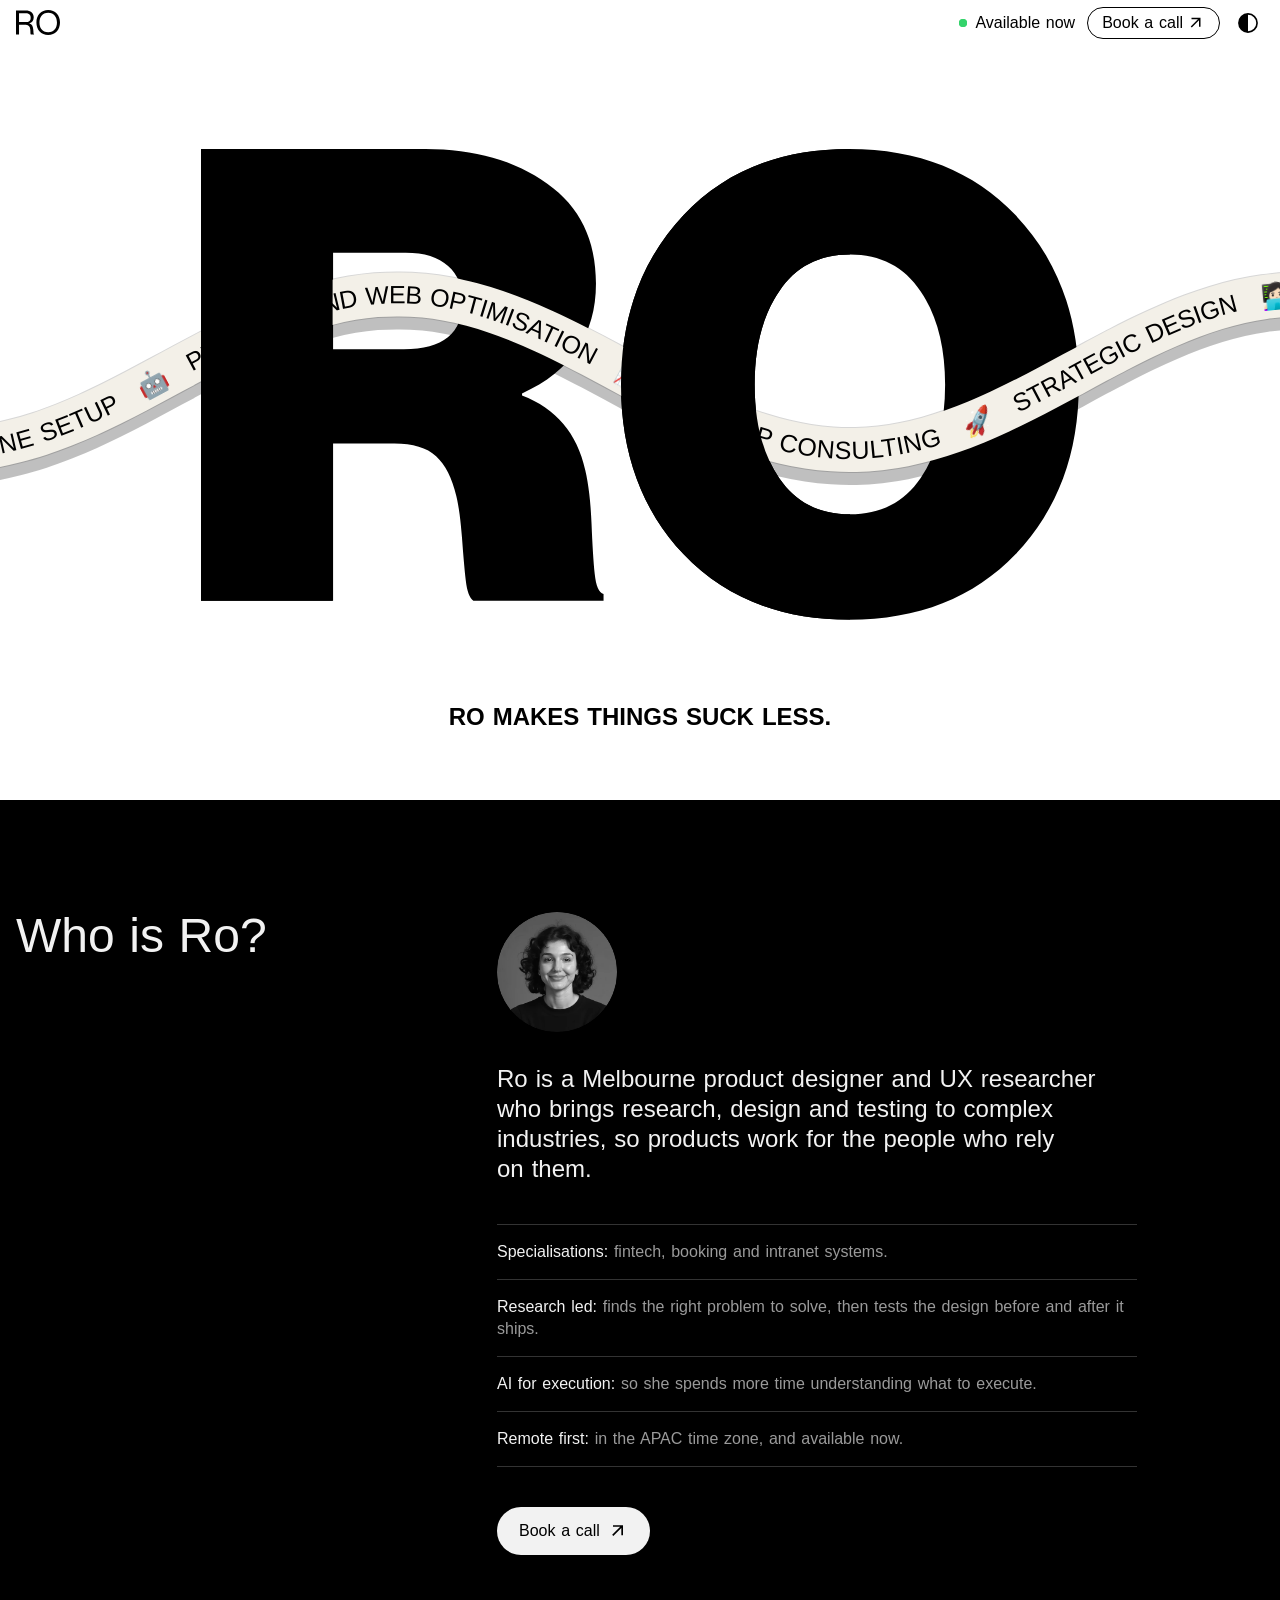
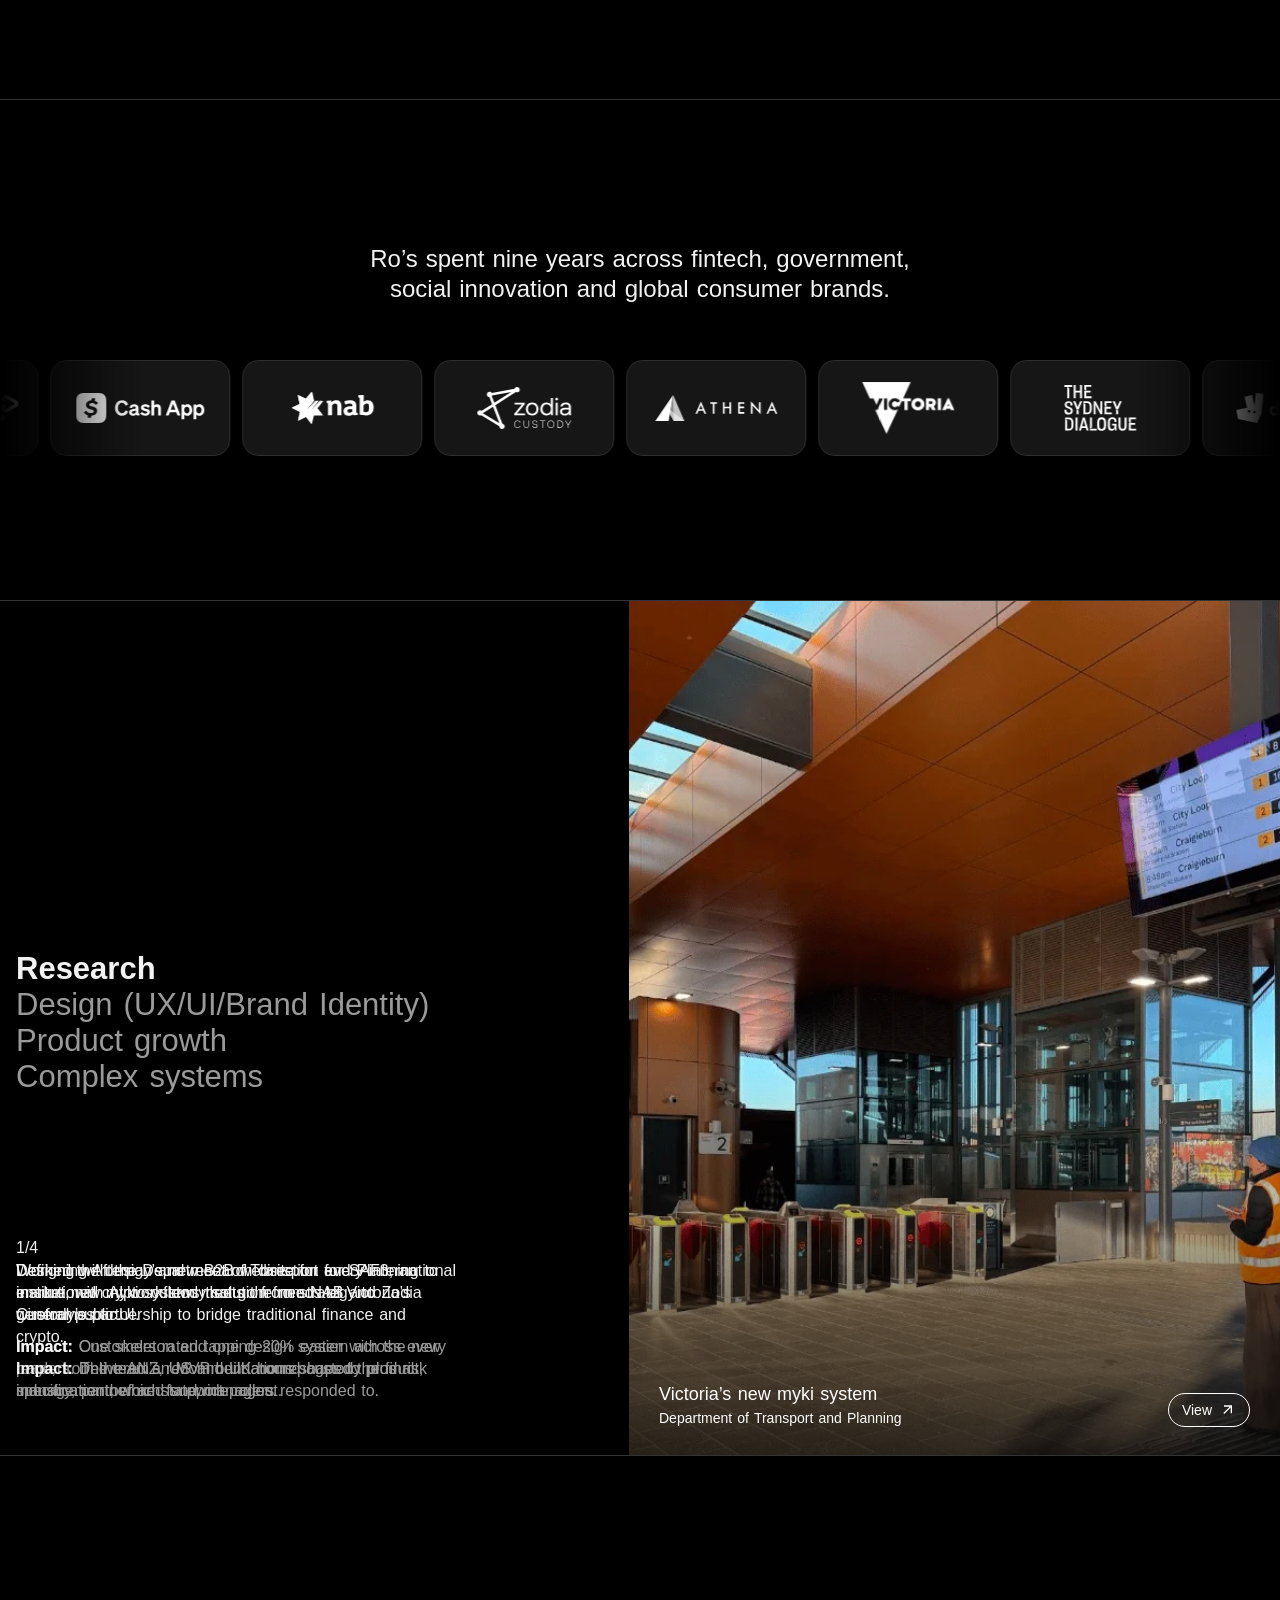
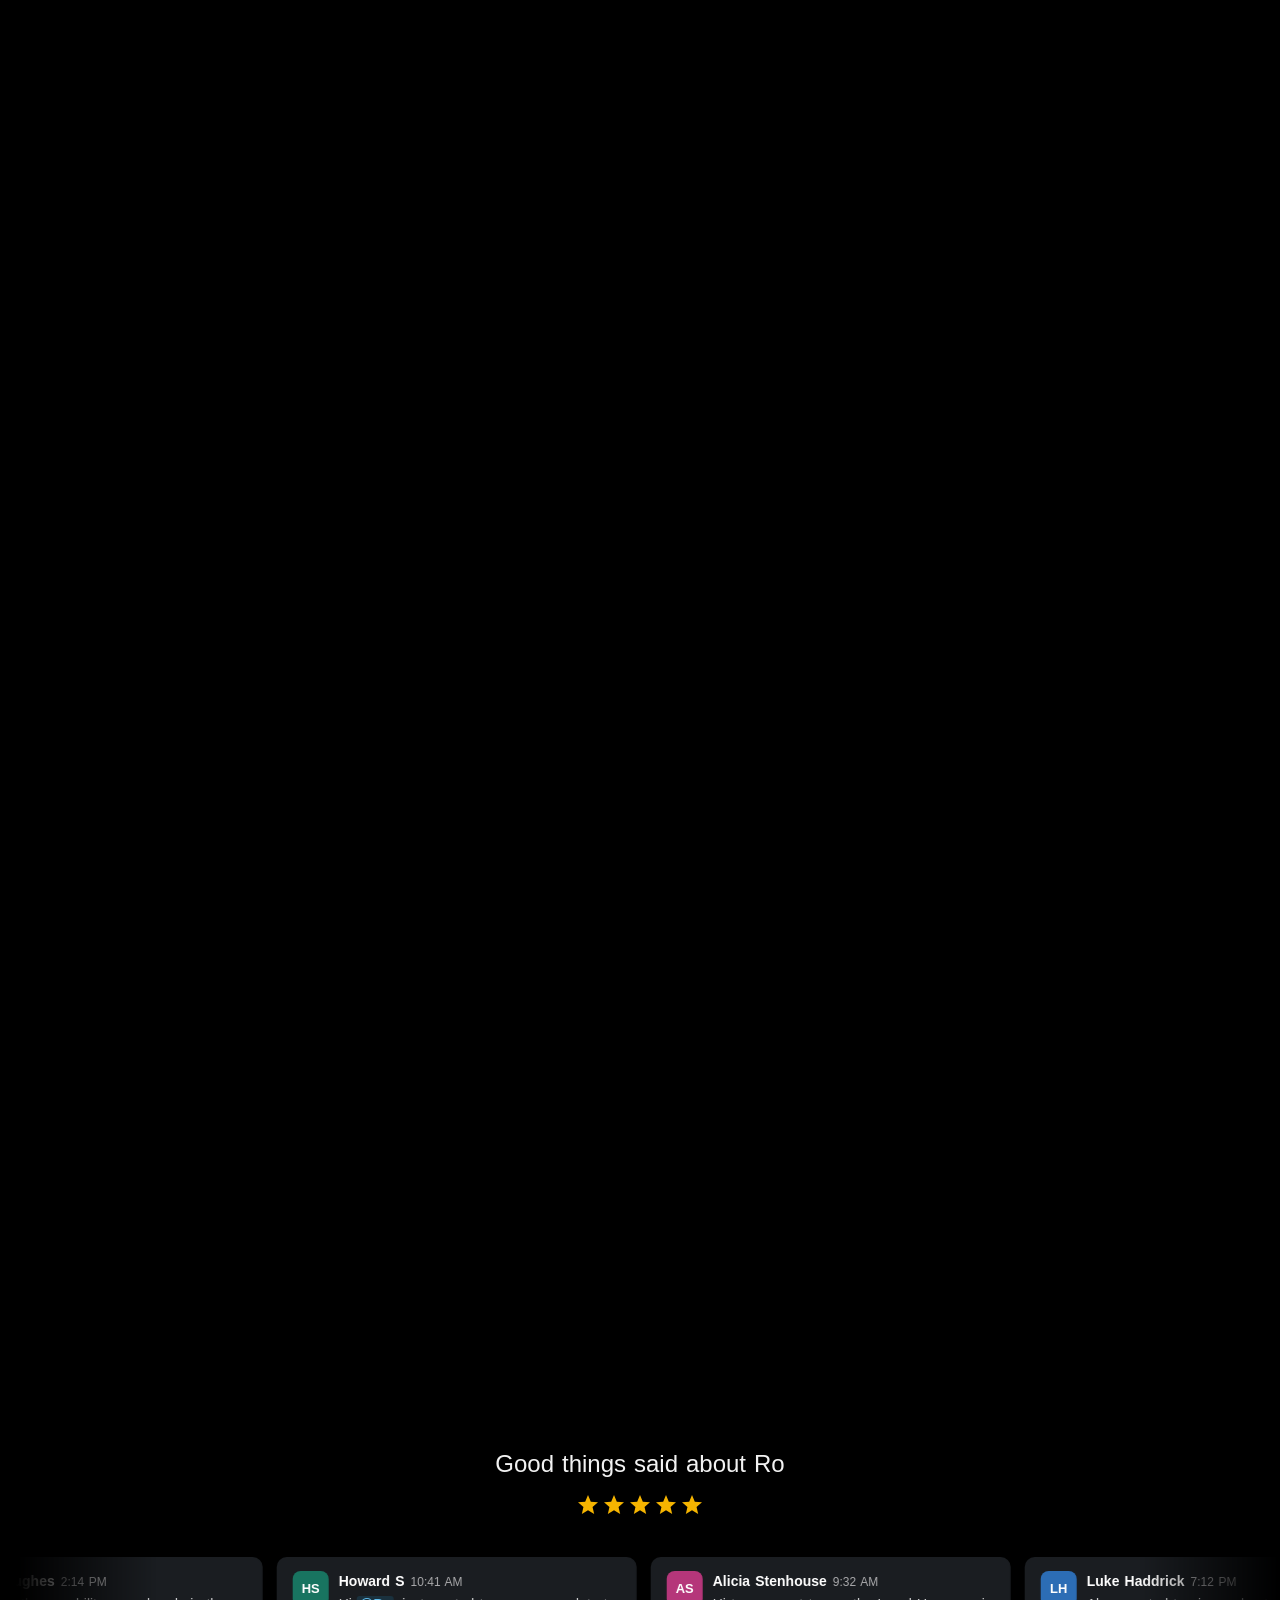
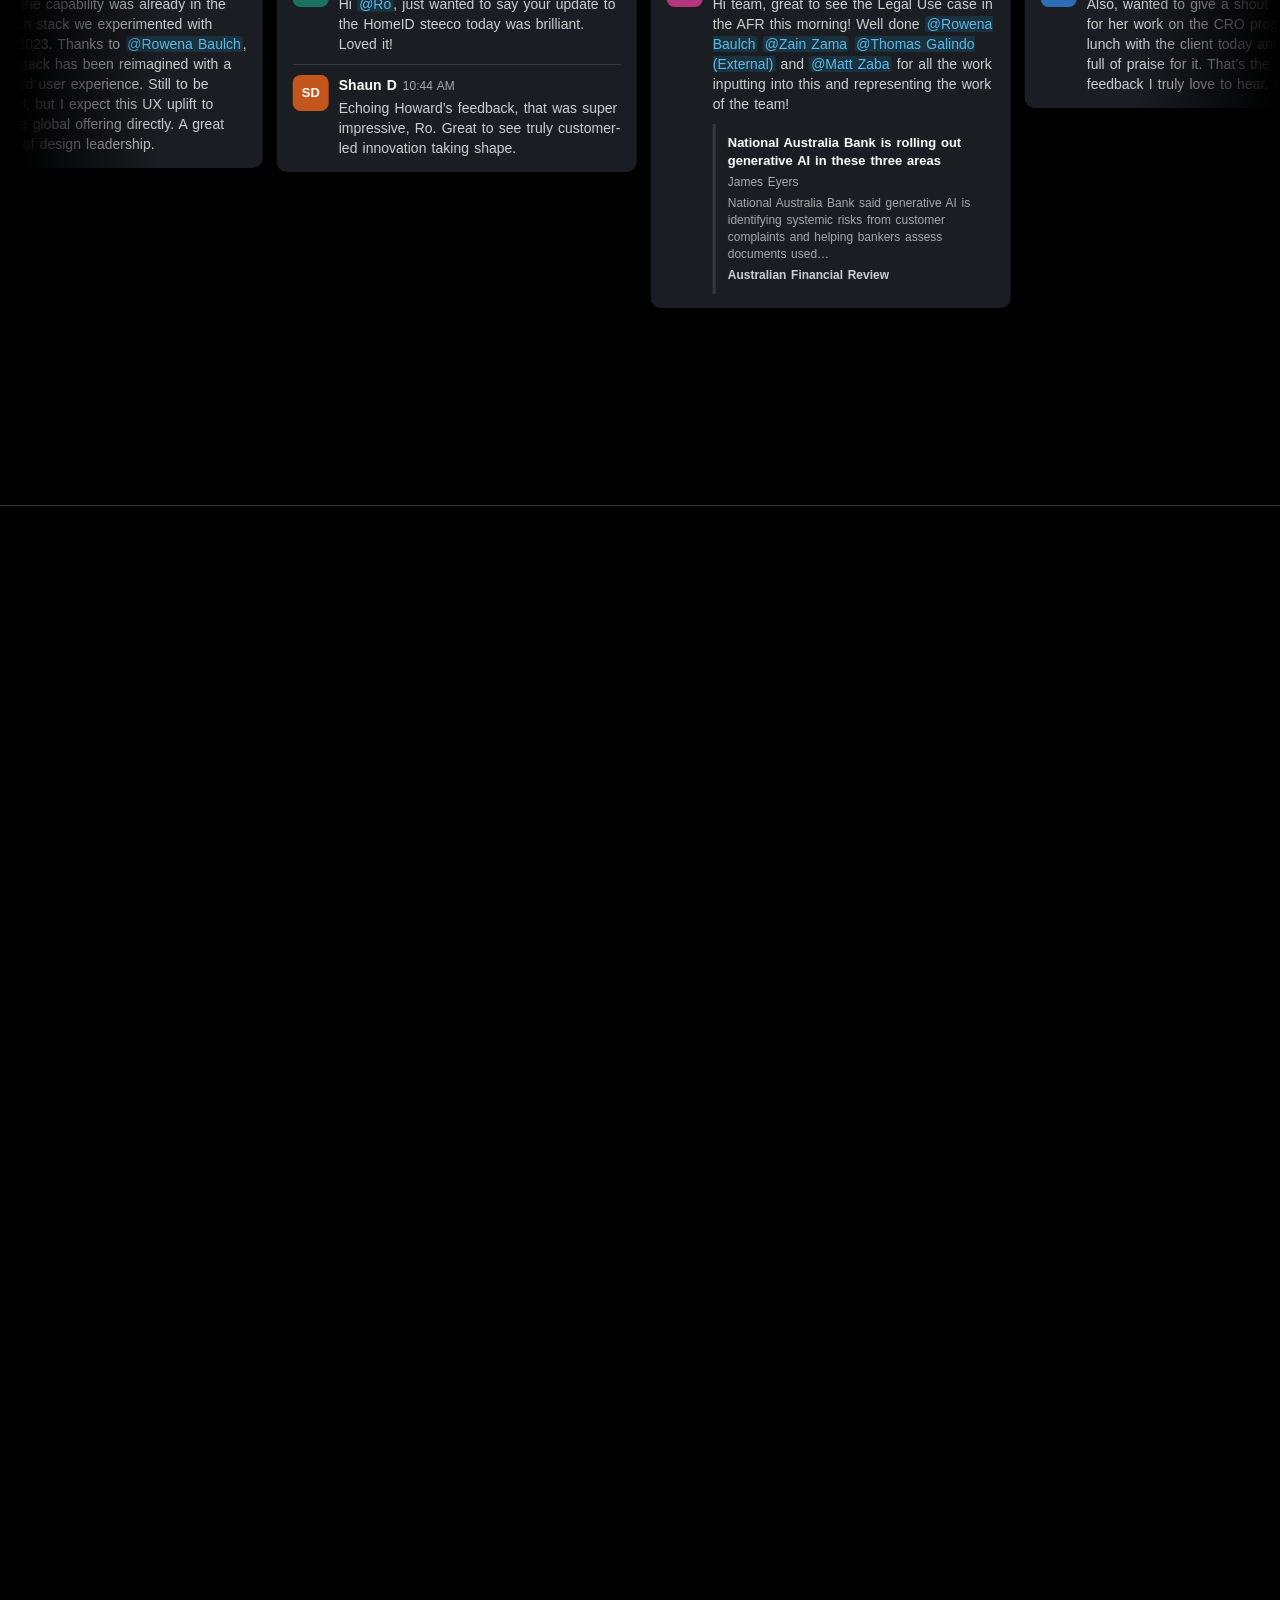
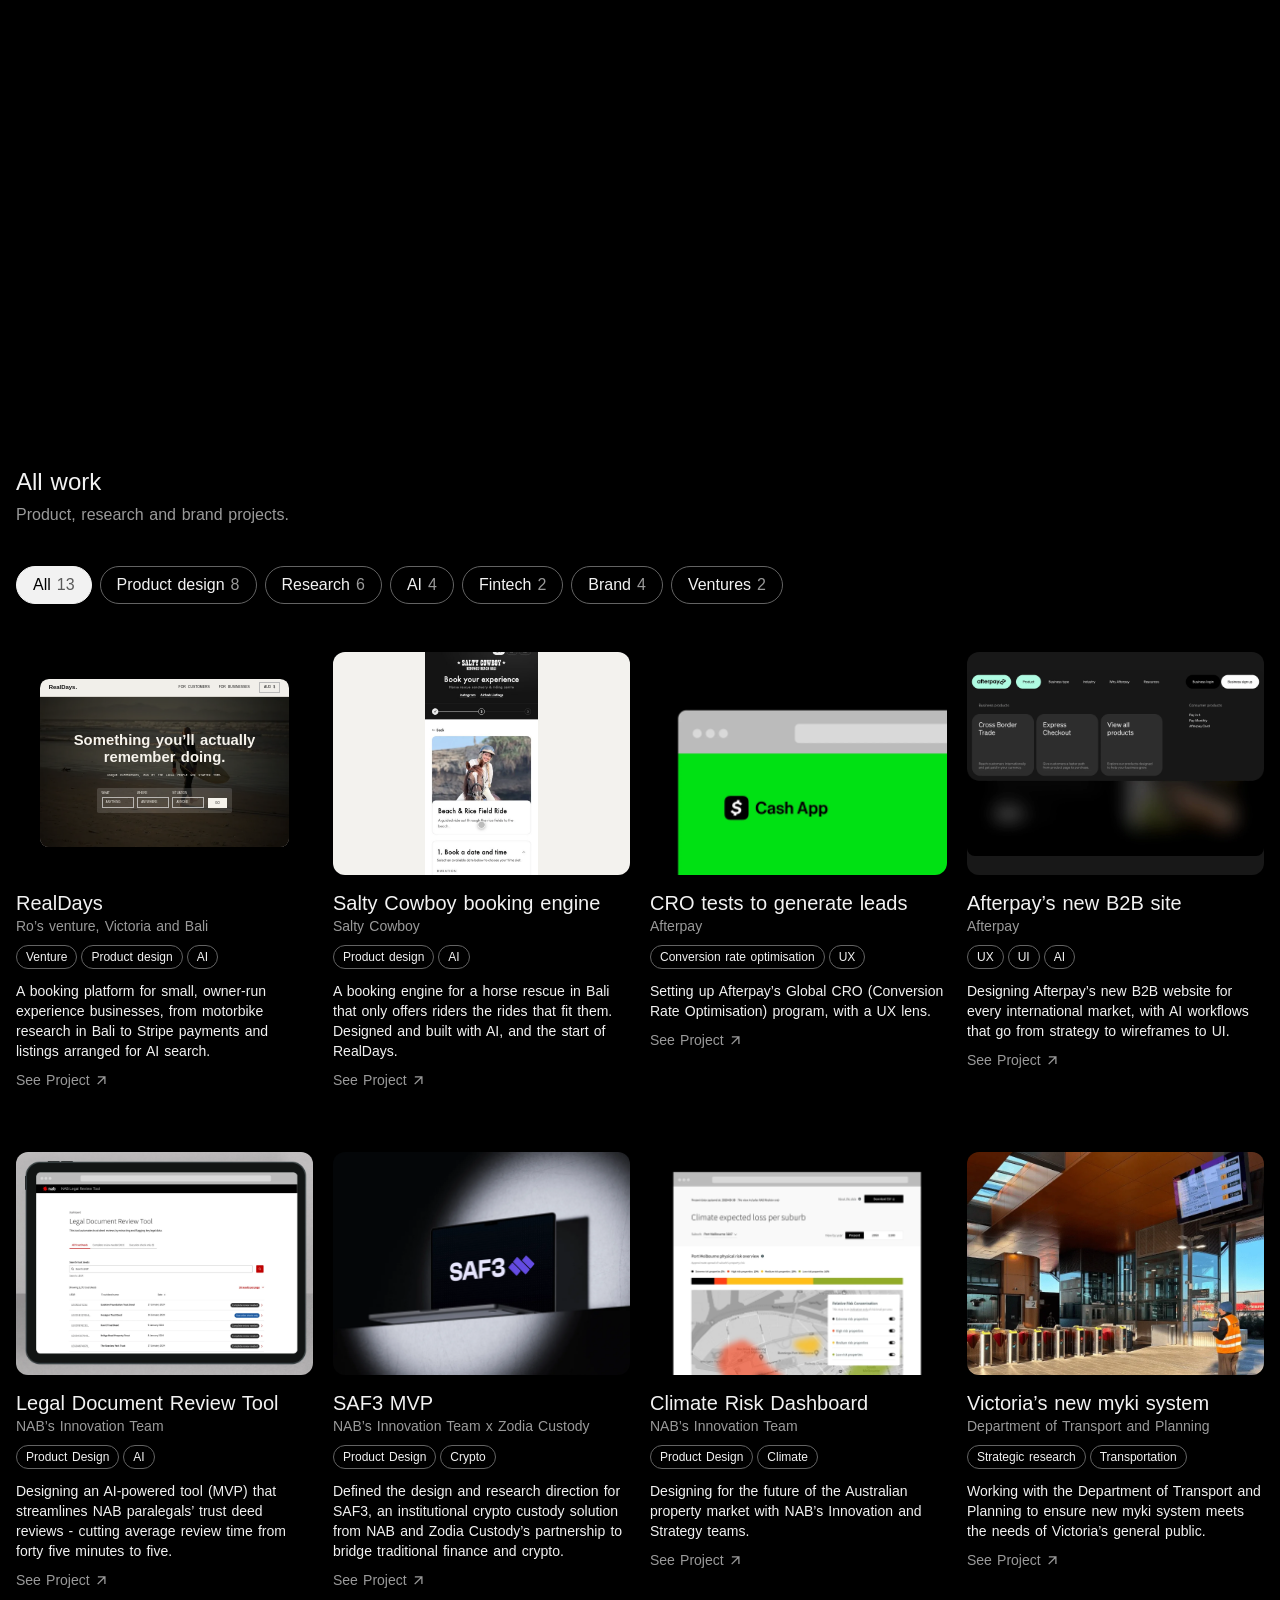
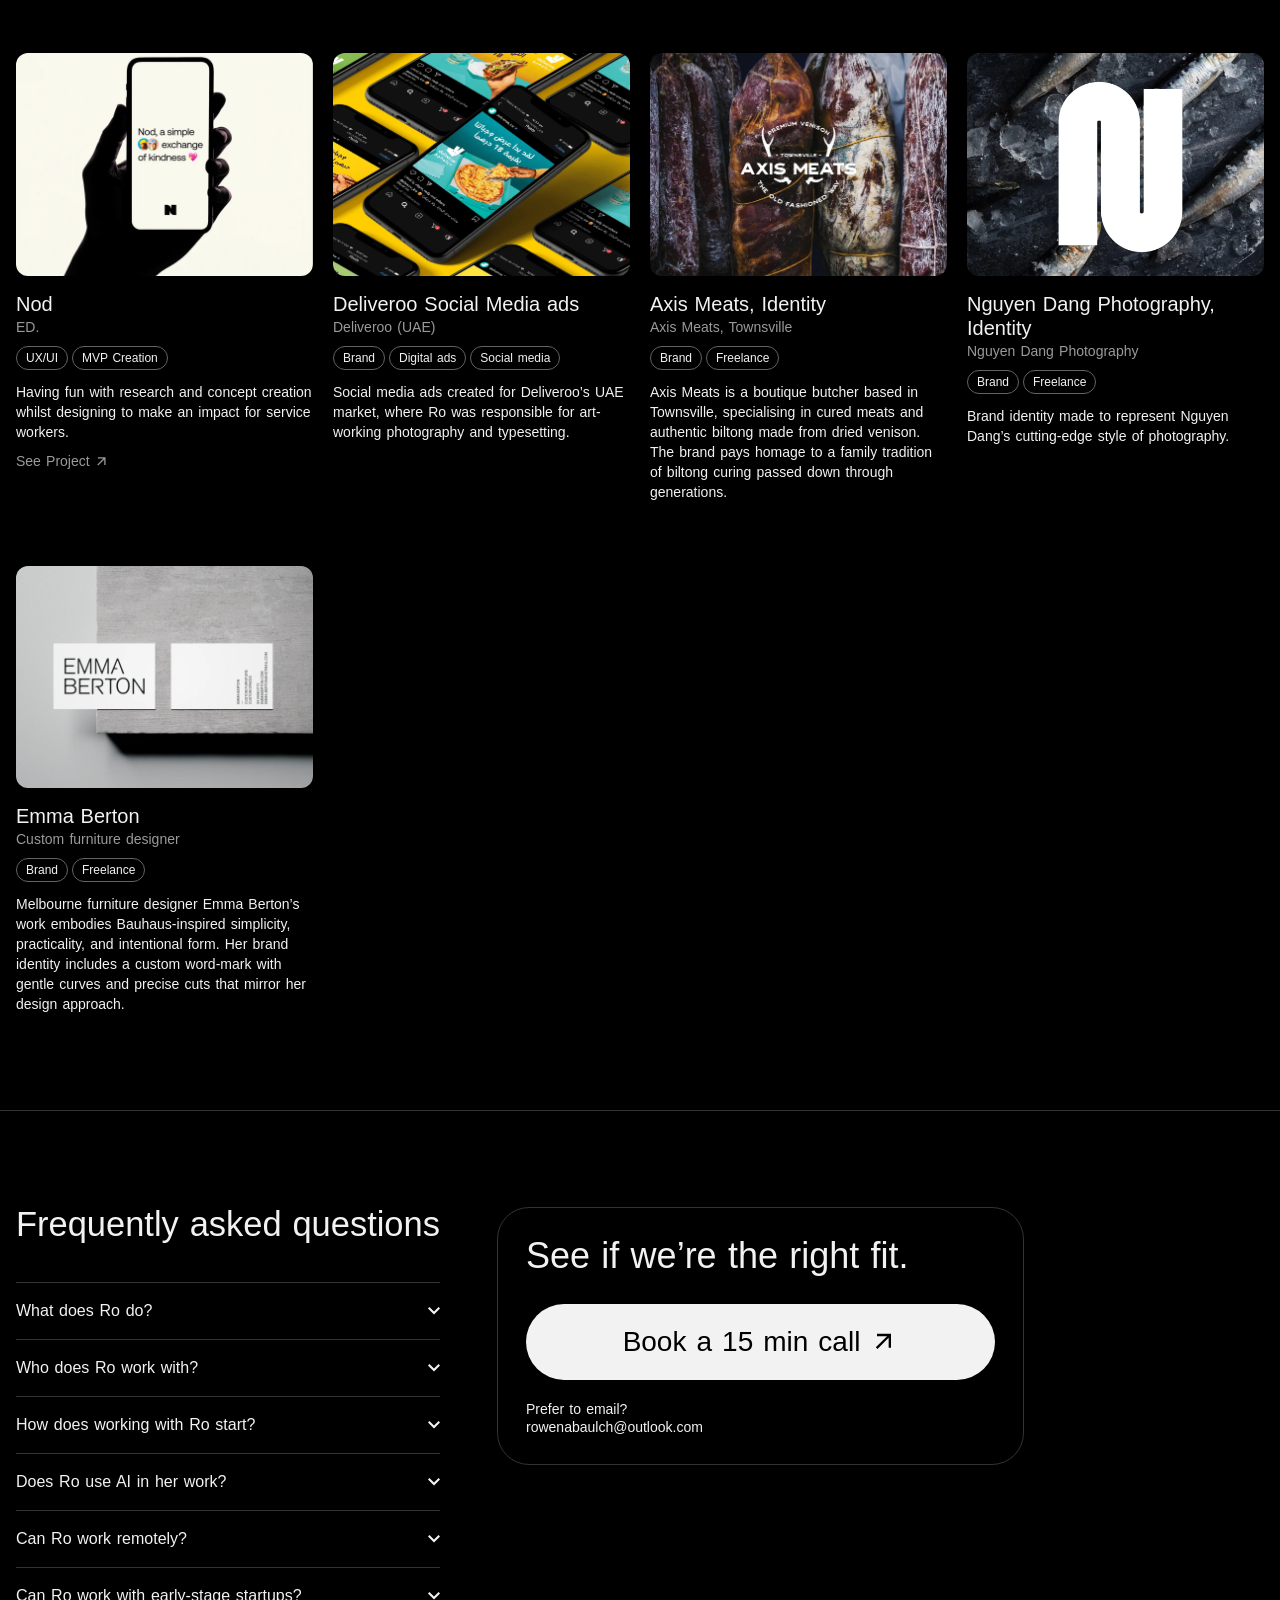
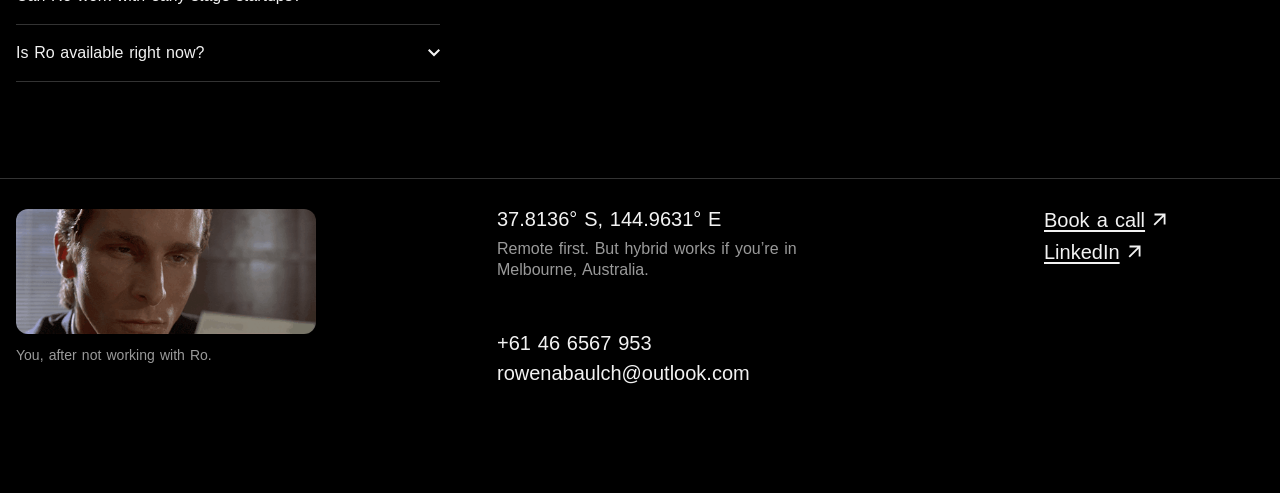
==== commit 83ef6389: "Bump the landing stylesheet version so browsers load the one-row logo strip Co-Authored-By: Claude O" ====
--- a/index.html
+++ b/index.html
@@ -35,7 +35,7 @@
   <link rel="icon" href="/assets/icons/favicon-32.png" sizes="32x32" type="image/png">
   <link rel="apple-touch-icon" href="/assets/icons/apple-touch-icon.png">
   <link rel="stylesheet" href="styles.css?v=92">
-  <link rel="stylesheet" href="assets/landing.css?v=61">
+  <link rel="stylesheet" href="assets/landing.css?v=62">
 </head>
 <body>
   <header class="nav">
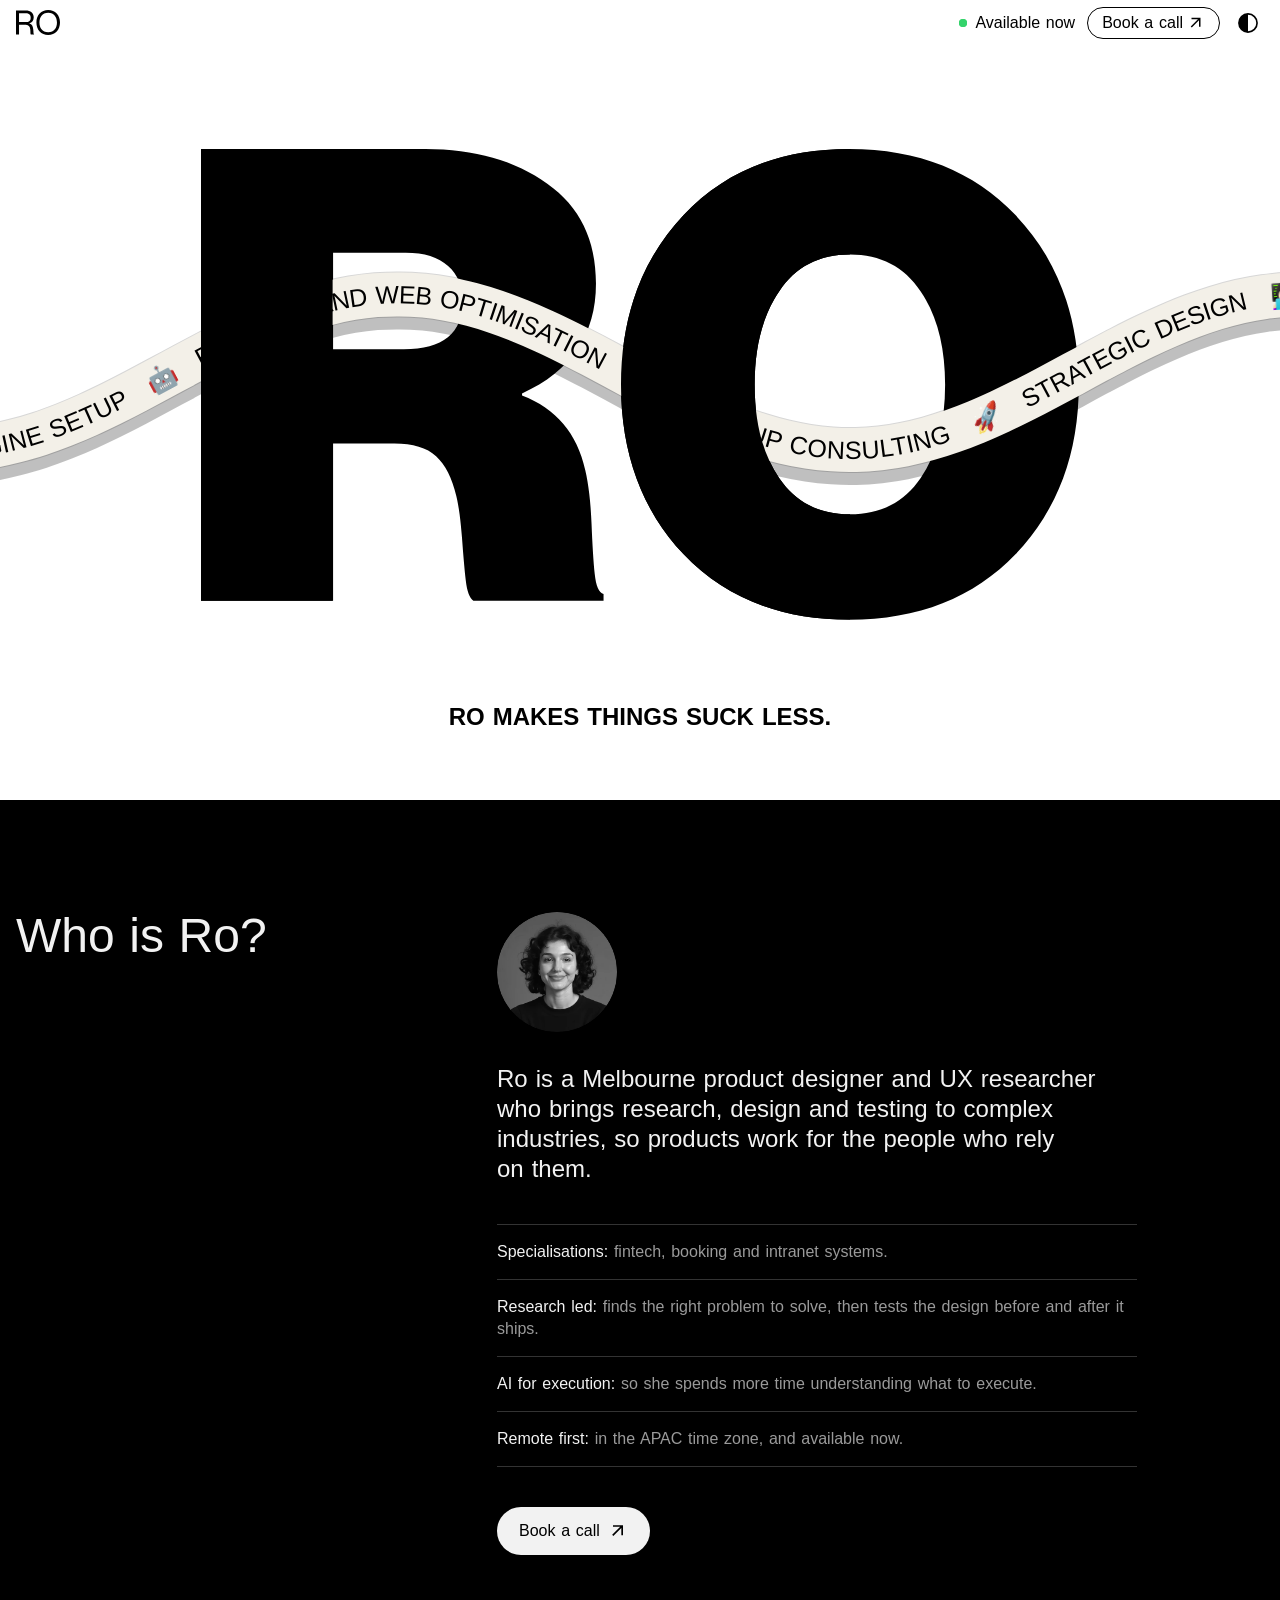
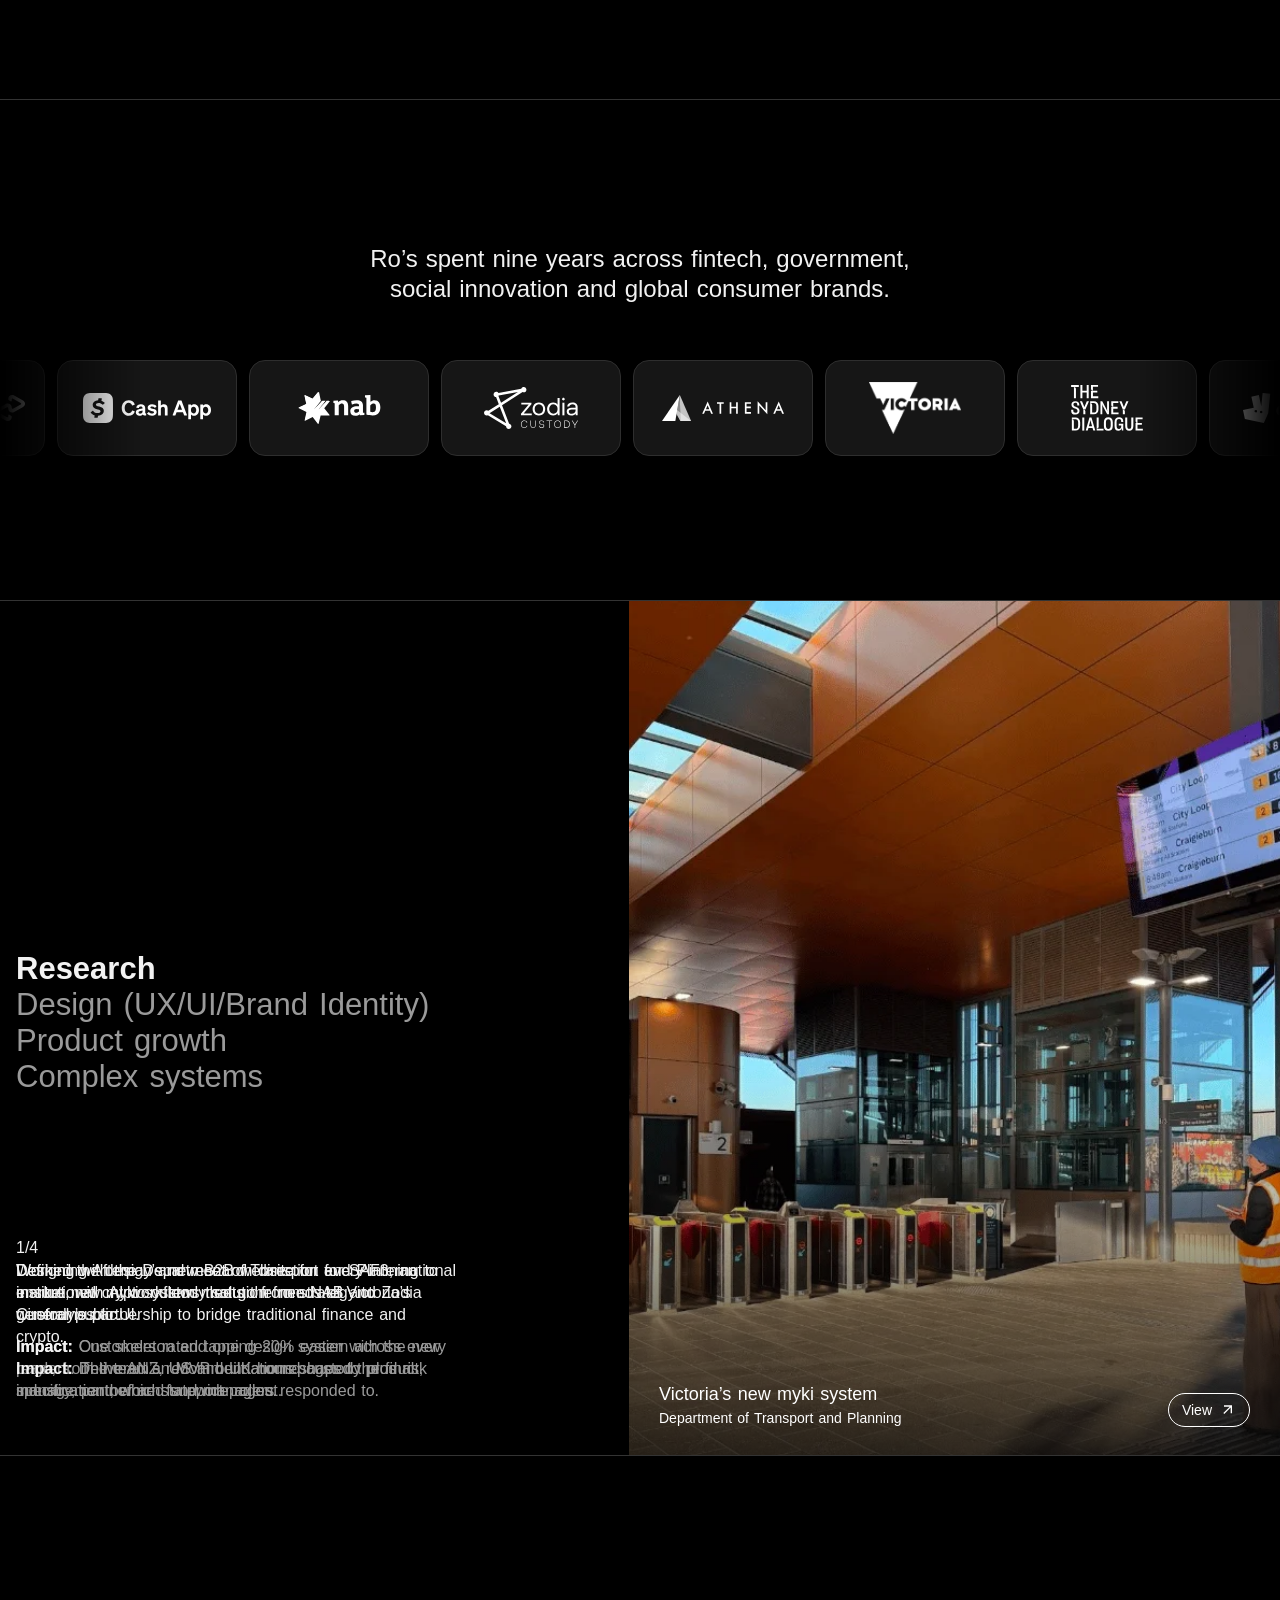
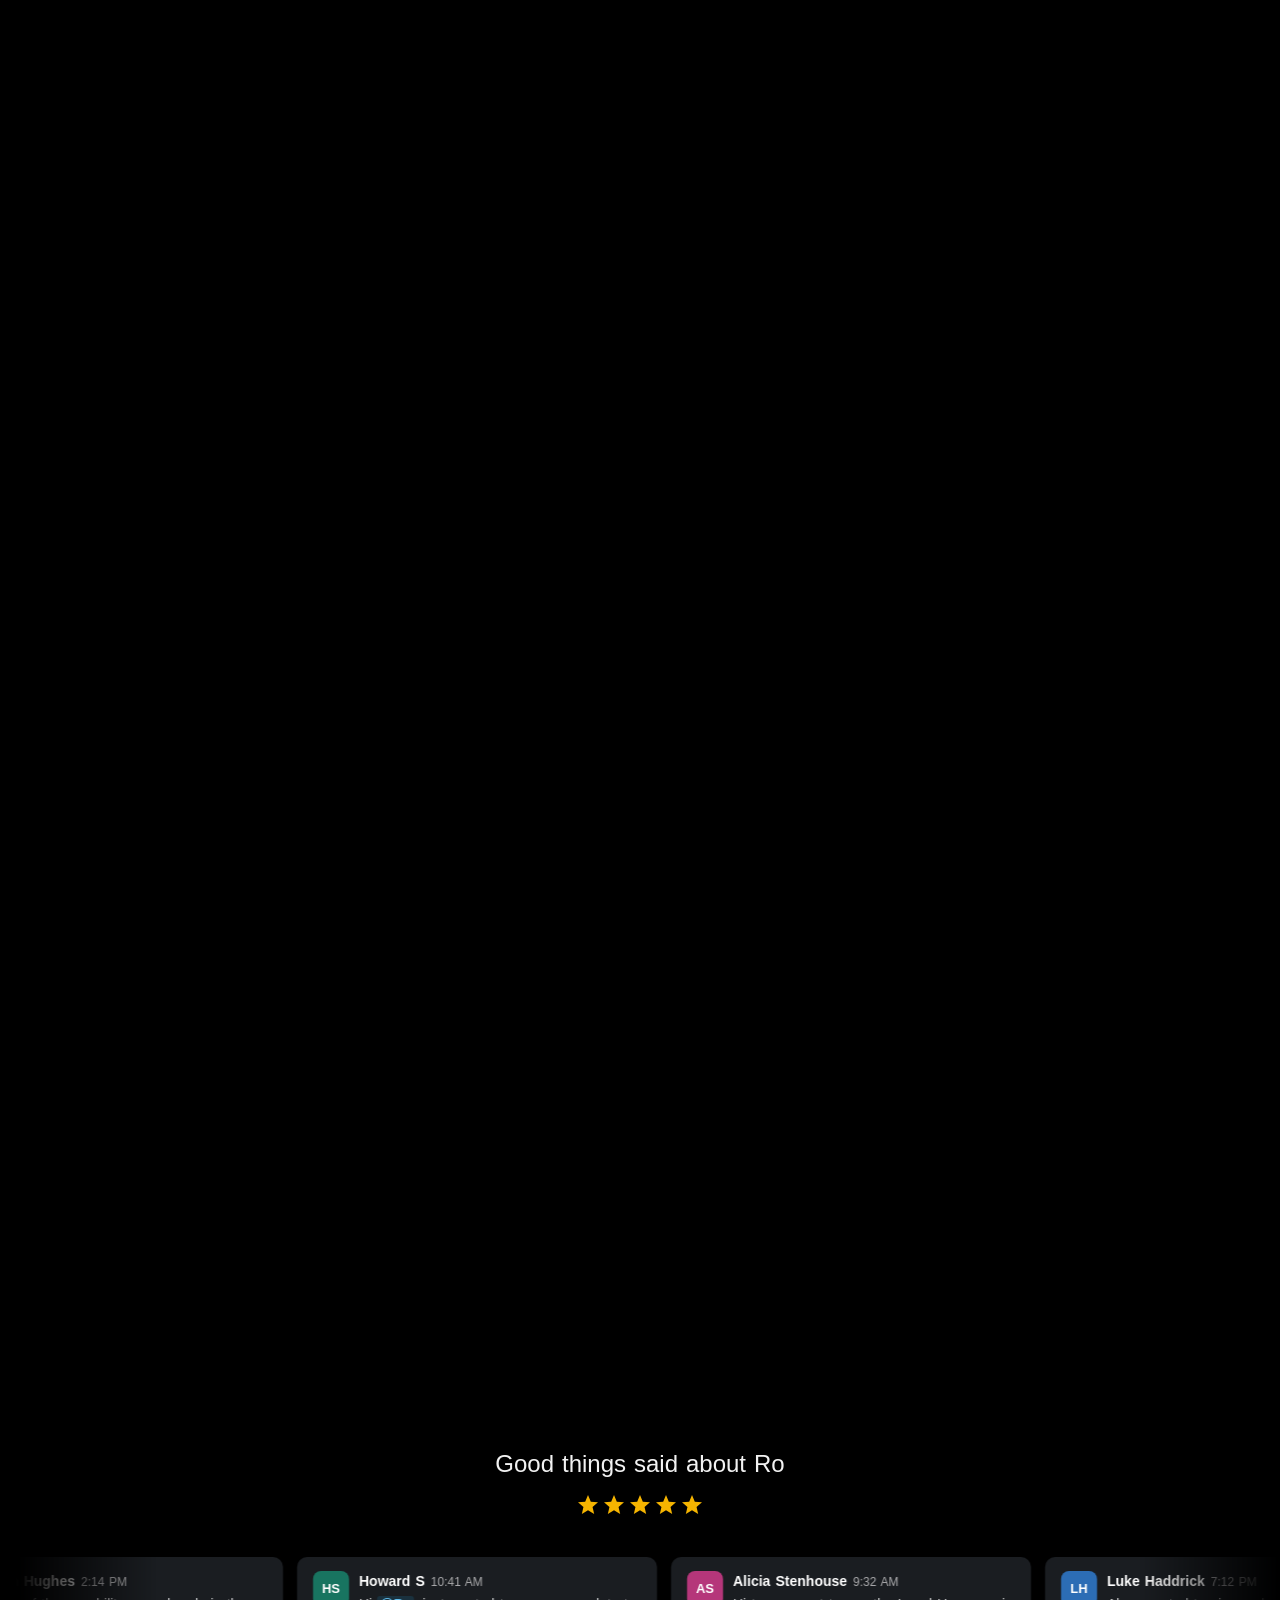
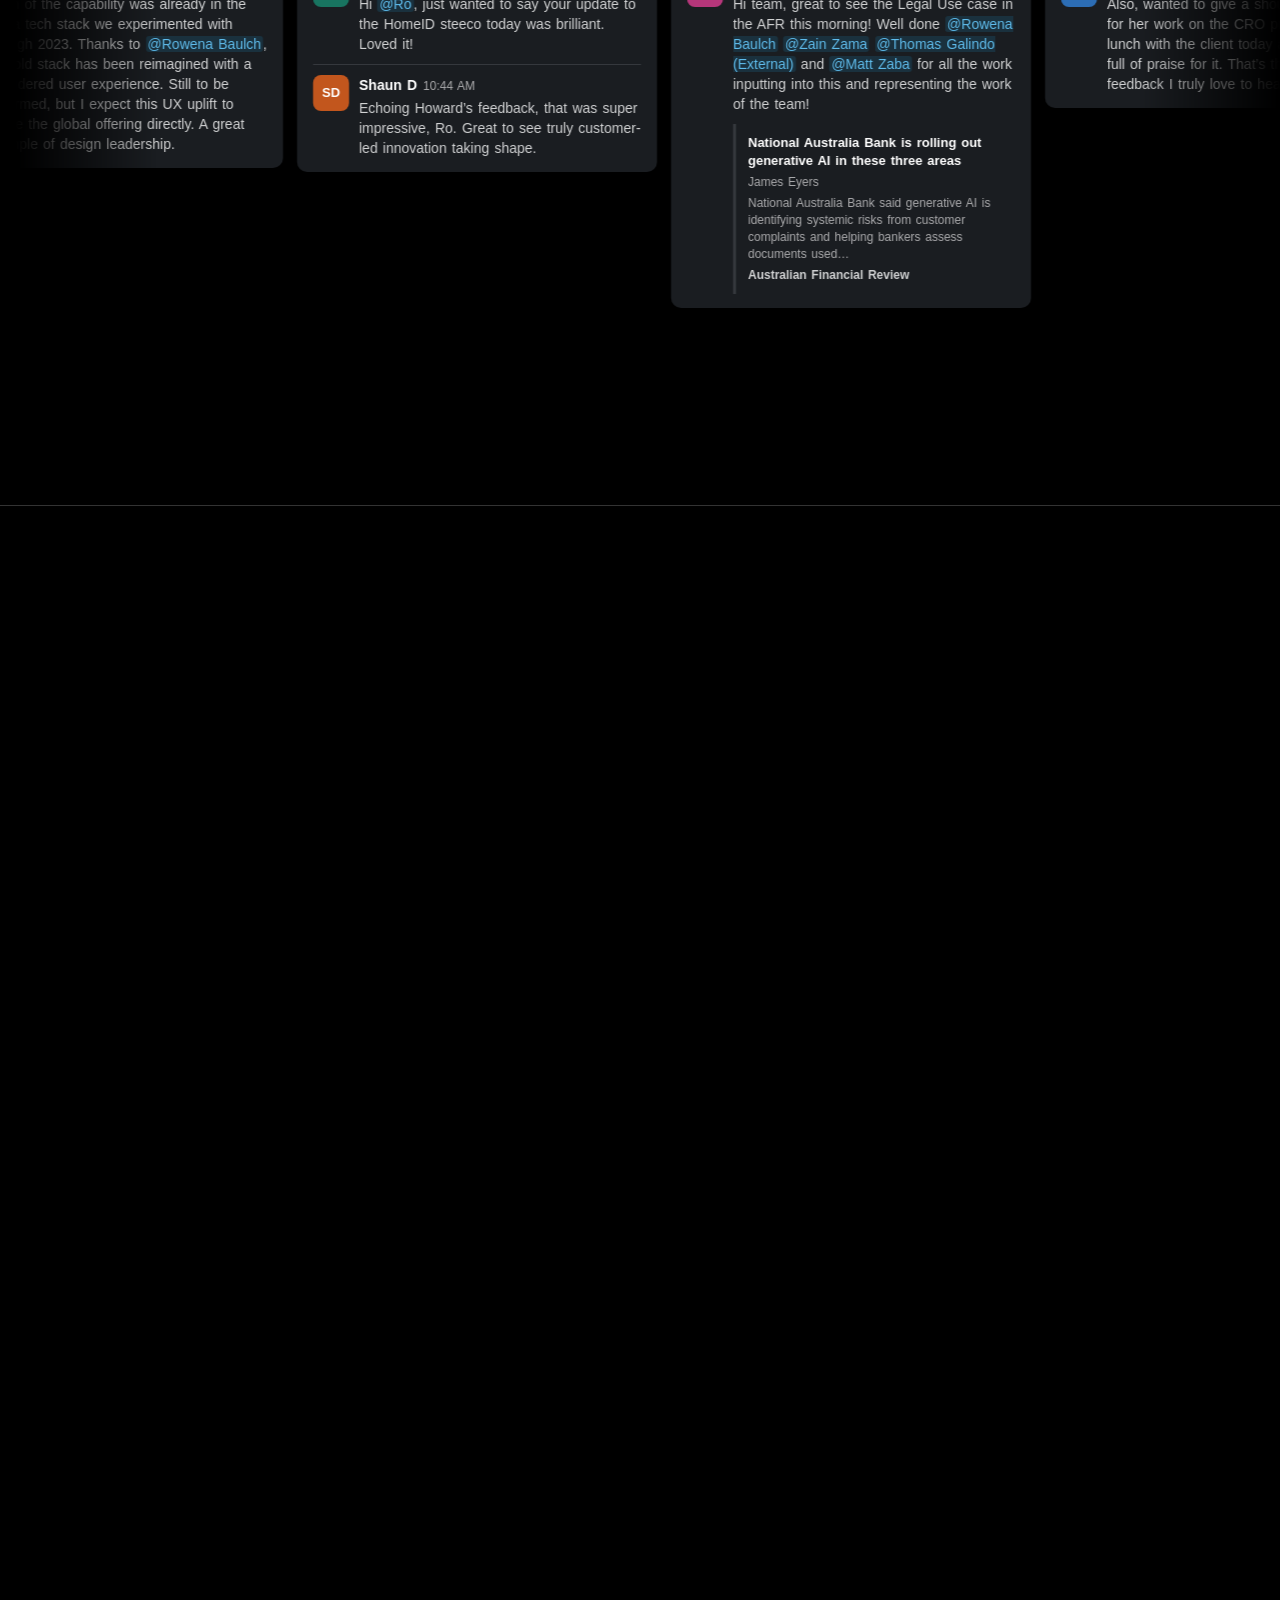
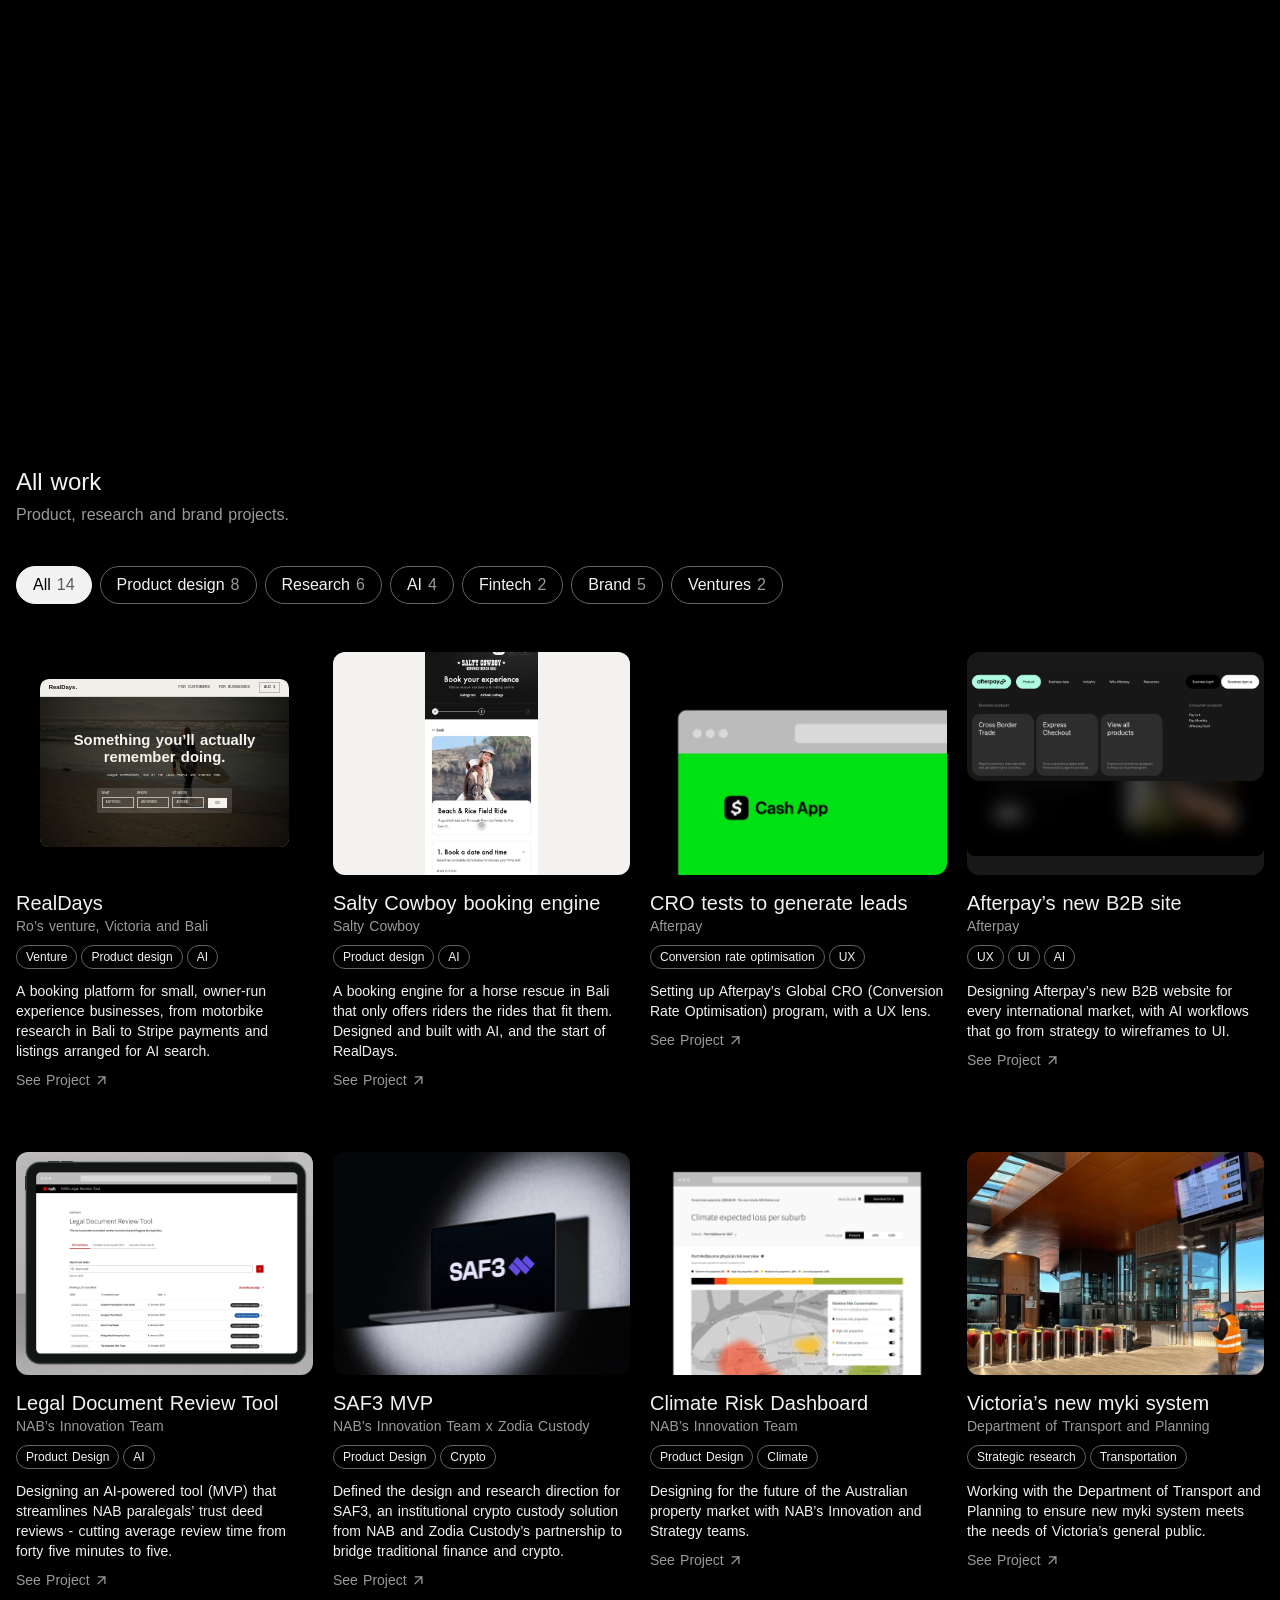
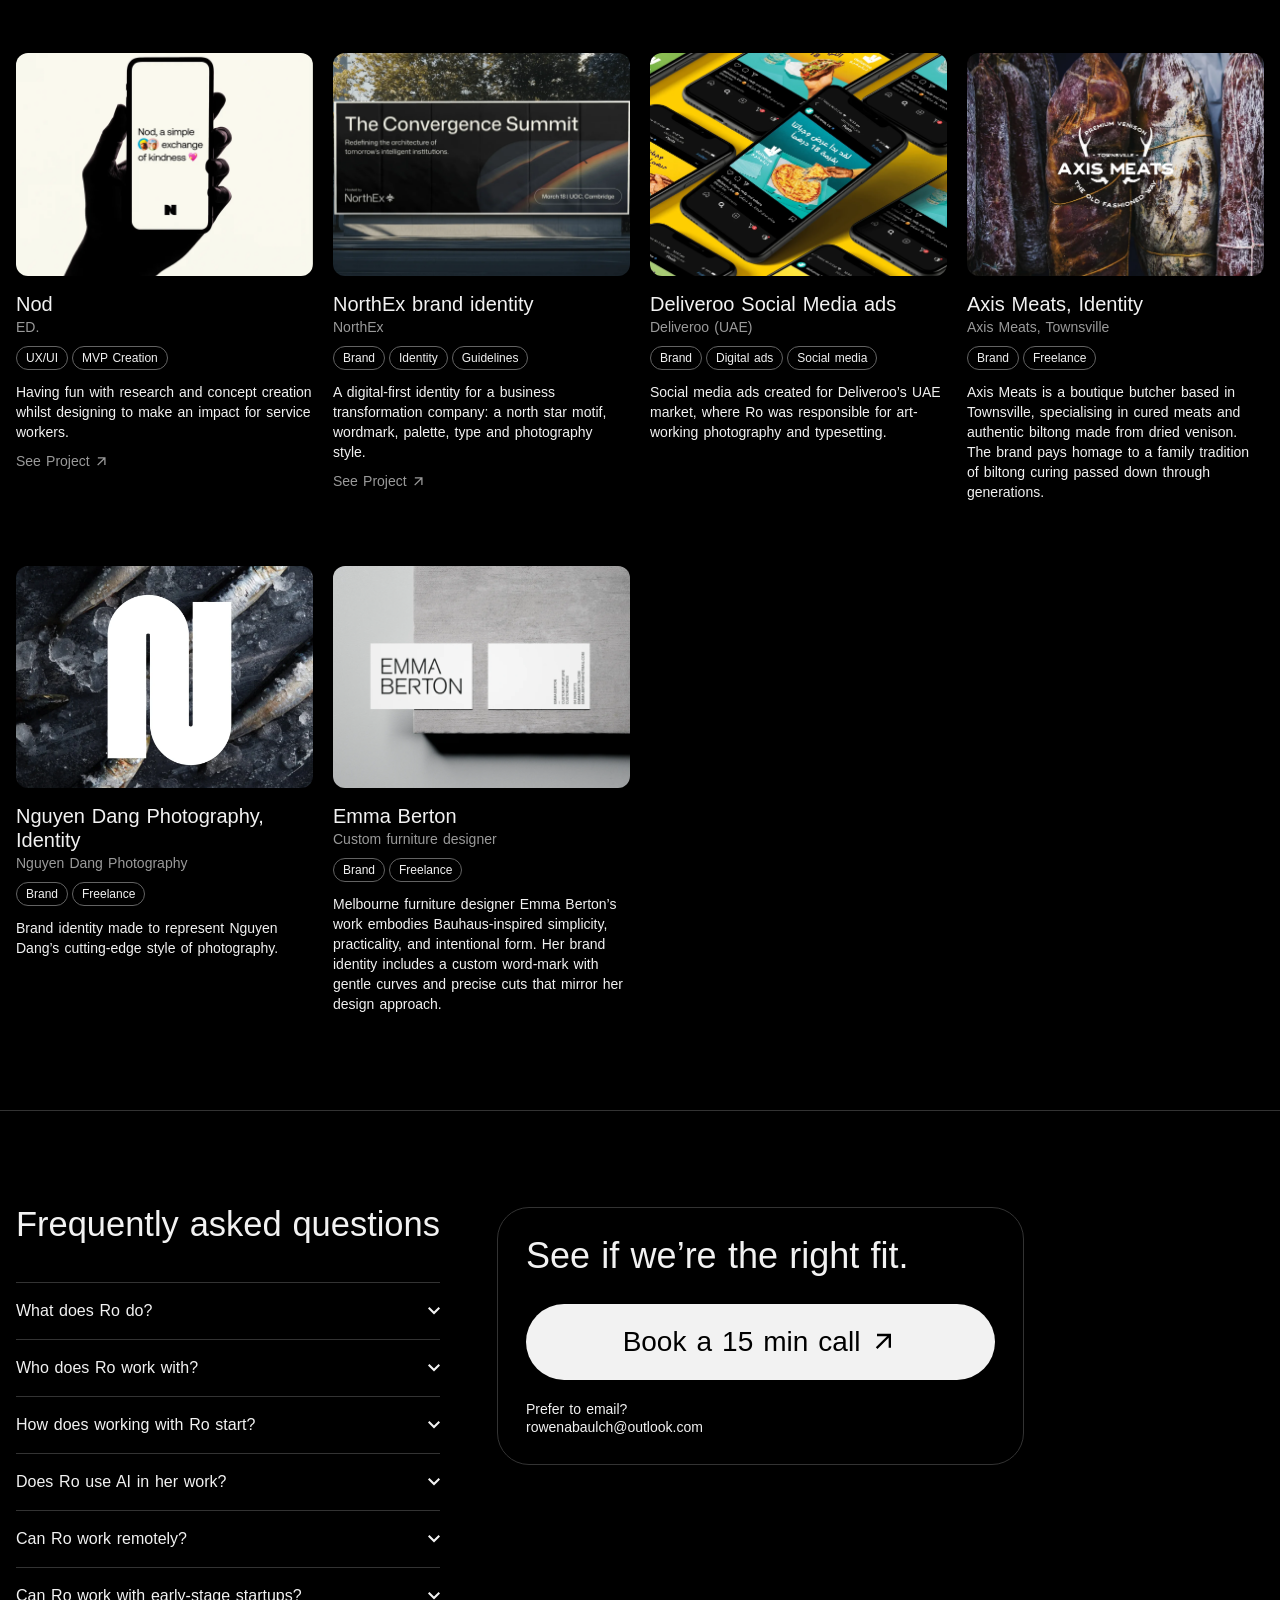
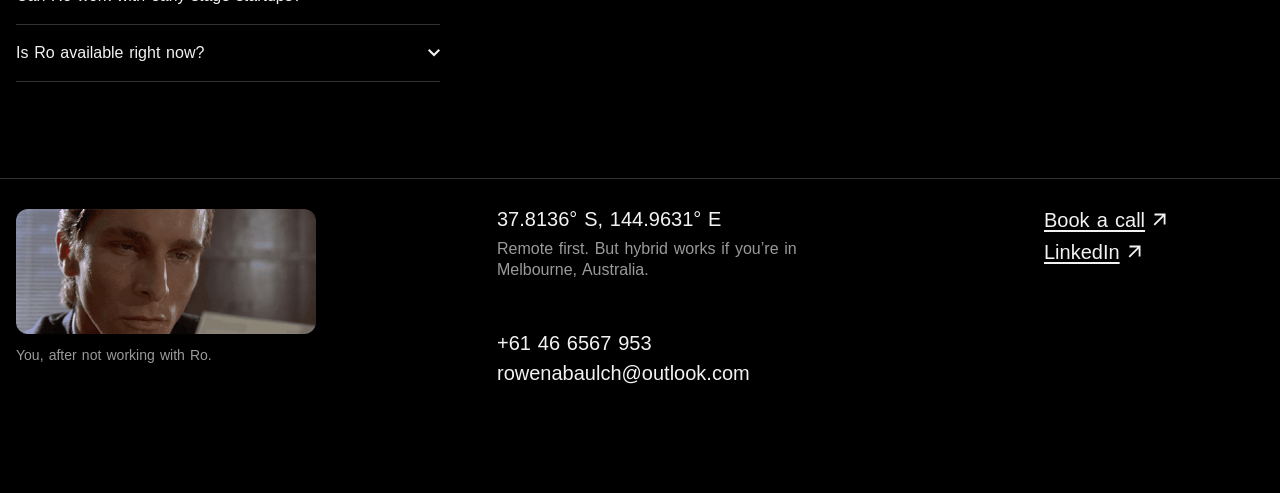
==== commit e096ec71: "Add the NorthEx brand identity case study, its All work card and sitemap entry Co-Authored-By: Claud" ====
--- a/index.html
+++ b/index.html
@@ -161,12 +161,12 @@
         <p class="work__intro">Product, research and brand projects.</p>
       </div>
       <ul class="filters" aria-label="Filter projects by tag" hidden>
-        <li><button class="filter" type="button" data-filter="all" aria-pressed="true">All <span class="filter__count">13</span></button></li>
+        <li><button class="filter" type="button" data-filter="all" aria-pressed="true">All <span class="filter__count">14</span></button></li>
         <li><button class="filter" type="button" data-filter="product-design" aria-pressed="false">Product design <span class="filter__count">8</span></button></li>
         <li><button class="filter" type="button" data-filter="research" aria-pressed="false">Research <span class="filter__count">6</span></button></li>
         <li><button class="filter" type="button" data-filter="ai" aria-pressed="false">AI <span class="filter__count">4</span></button></li>
         <li><button class="filter" type="button" data-filter="fintech" aria-pressed="false">Fintech <span class="filter__count">2</span></button></li>
-        <li><button class="filter" type="button" data-filter="brand" aria-pressed="false">Brand <span class="filter__count">4</span></button></li>
+        <li><button class="filter" type="button" data-filter="brand" aria-pressed="false">Brand <span class="filter__count">5</span></button></li>
         <li><button class="filter" type="button" data-filter="ventures" aria-pressed="false">Ventures <span class="filter__count">2</span></button></li>
       </ul>
       <p class="visually-hidden" aria-live="polite" id="filter-status"></p>
@@ -262,6 +262,14 @@
         <ul class="tags"><li>UX/UI</li><li>MVP Creation</li></ul>
         <p class="card__summary">Having fun with research and concept creation whilst designing to make an impact for service workers.</p>
           <a class="card__link" href="/projectnod">See Project <svg class="icon icon--arrow" viewBox="0 -960 960 960" aria-hidden="true" focusable="false"><path d="m256-240-56-56 384-384H240v-80h480v480h-80v-344L256-240Z"/></svg></a>
+      </li>
+      <li class="card" data-filters="brand">
+        <img class="card__img" src="assets/img/home/northex.webp" alt="A street billboard for The Convergence Summit, hosted by NorthEx, in its new identity" loading="lazy" decoding="async">
+        <h3 class="card__title">NorthEx brand identity</h3>
+        <p class="card__client">NorthEx</p>
+        <ul class="tags"><li>Brand</li><li>Identity</li><li>Guidelines</li></ul>
+        <p class="card__summary">A digital-first identity for a business transformation company: a north star motif, wordmark, palette, type and photography style.</p>
+          <a class="card__link" href="/projectnorthex">See Project <svg class="icon icon--arrow" viewBox="0 -960 960 960" aria-hidden="true" focusable="false"><path d="m256-240-56-56 384-384H240v-80h480v480h-80v-344L256-240Z"/></svg></a>
       </li>
       <li class="card" data-filters="brand">
         <img class="card__img" src="assets/img/home/deliveroo.webp" alt="Deliveroo UAE social ads on a grid of phones" loading="lazy" decoding="async">
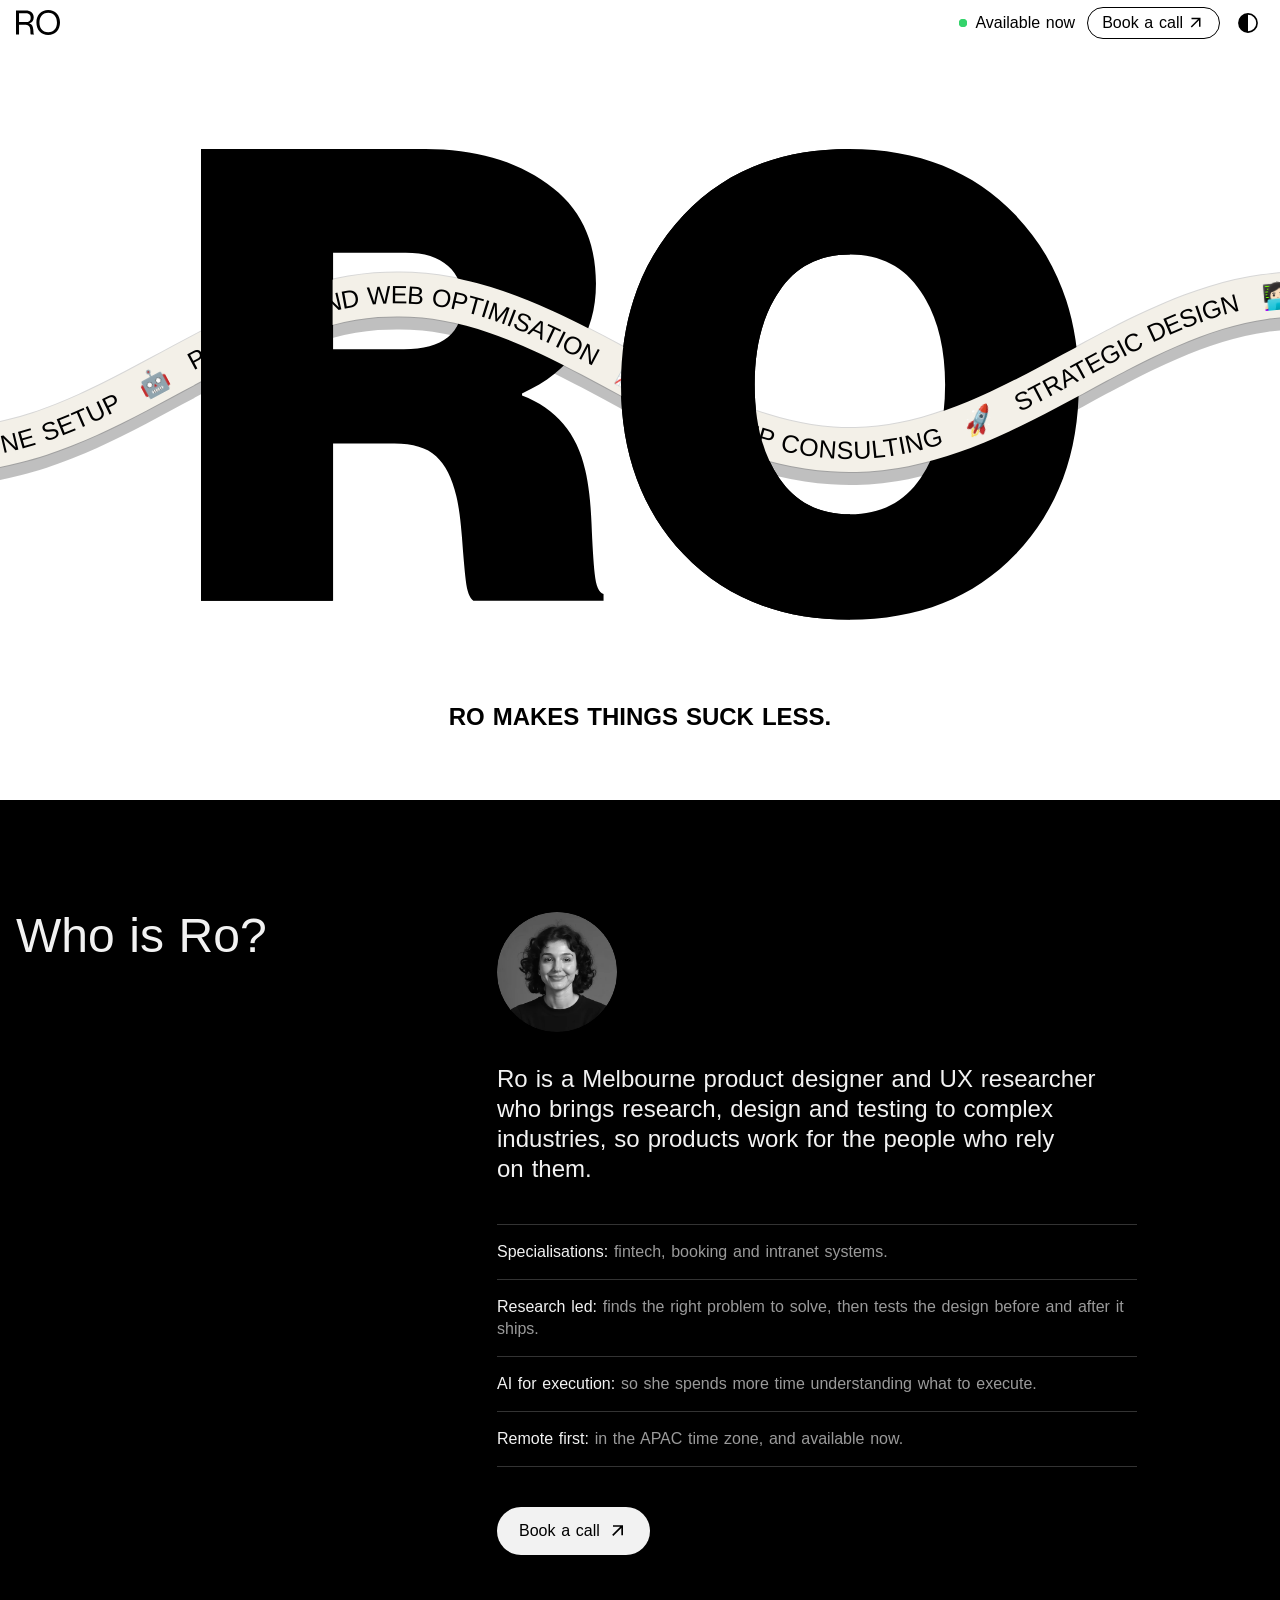
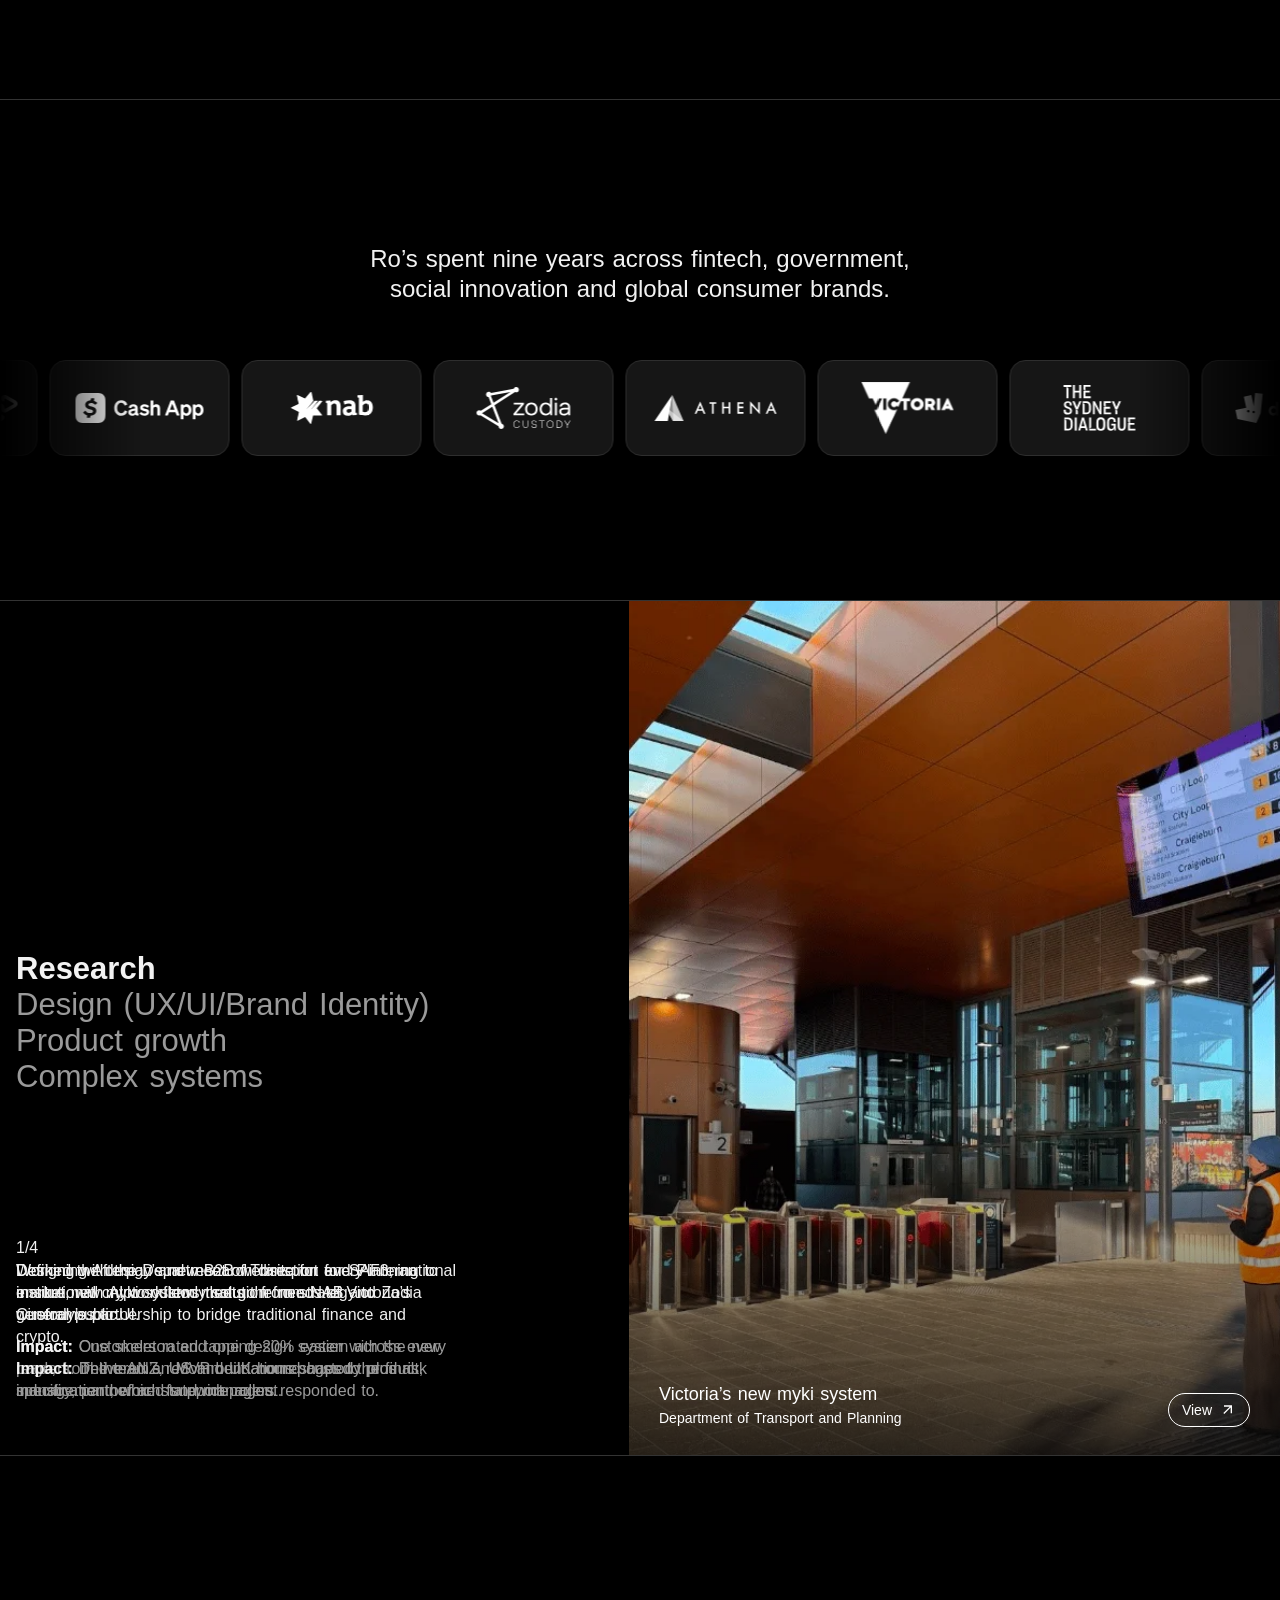
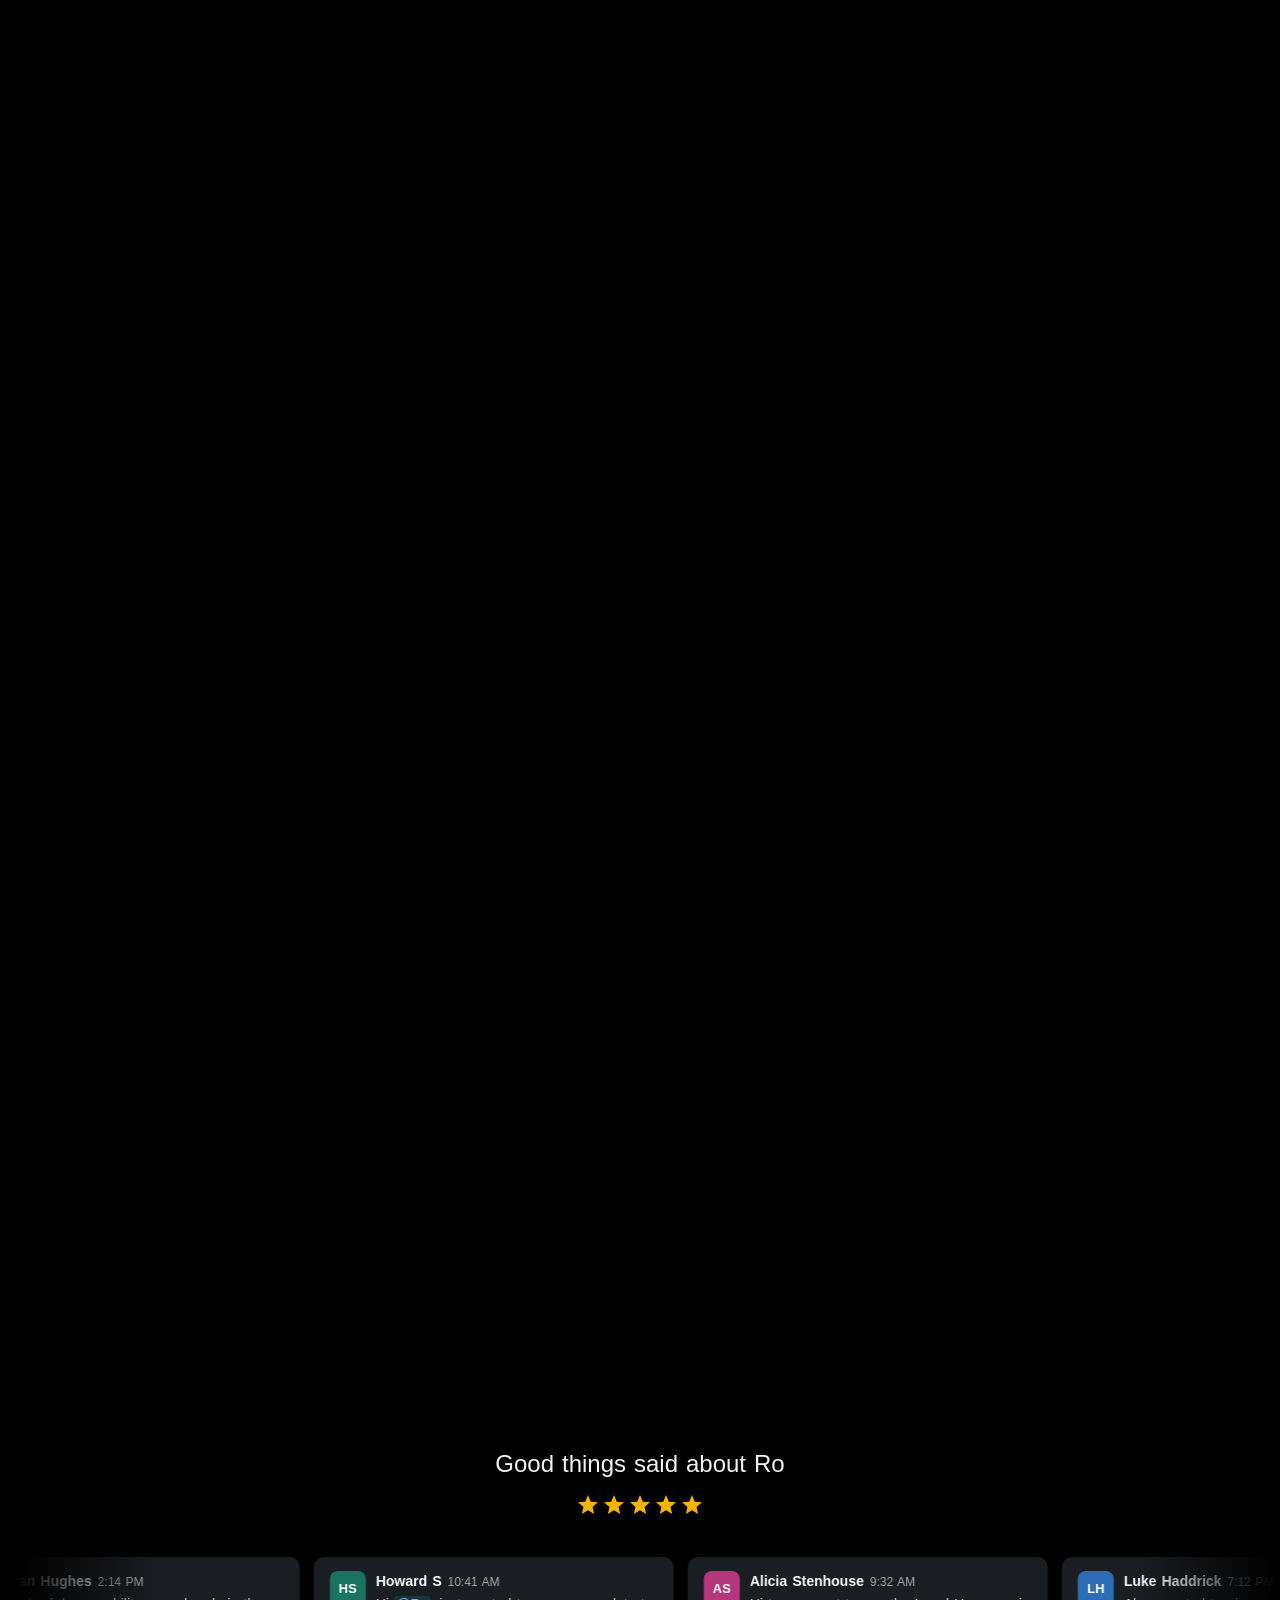
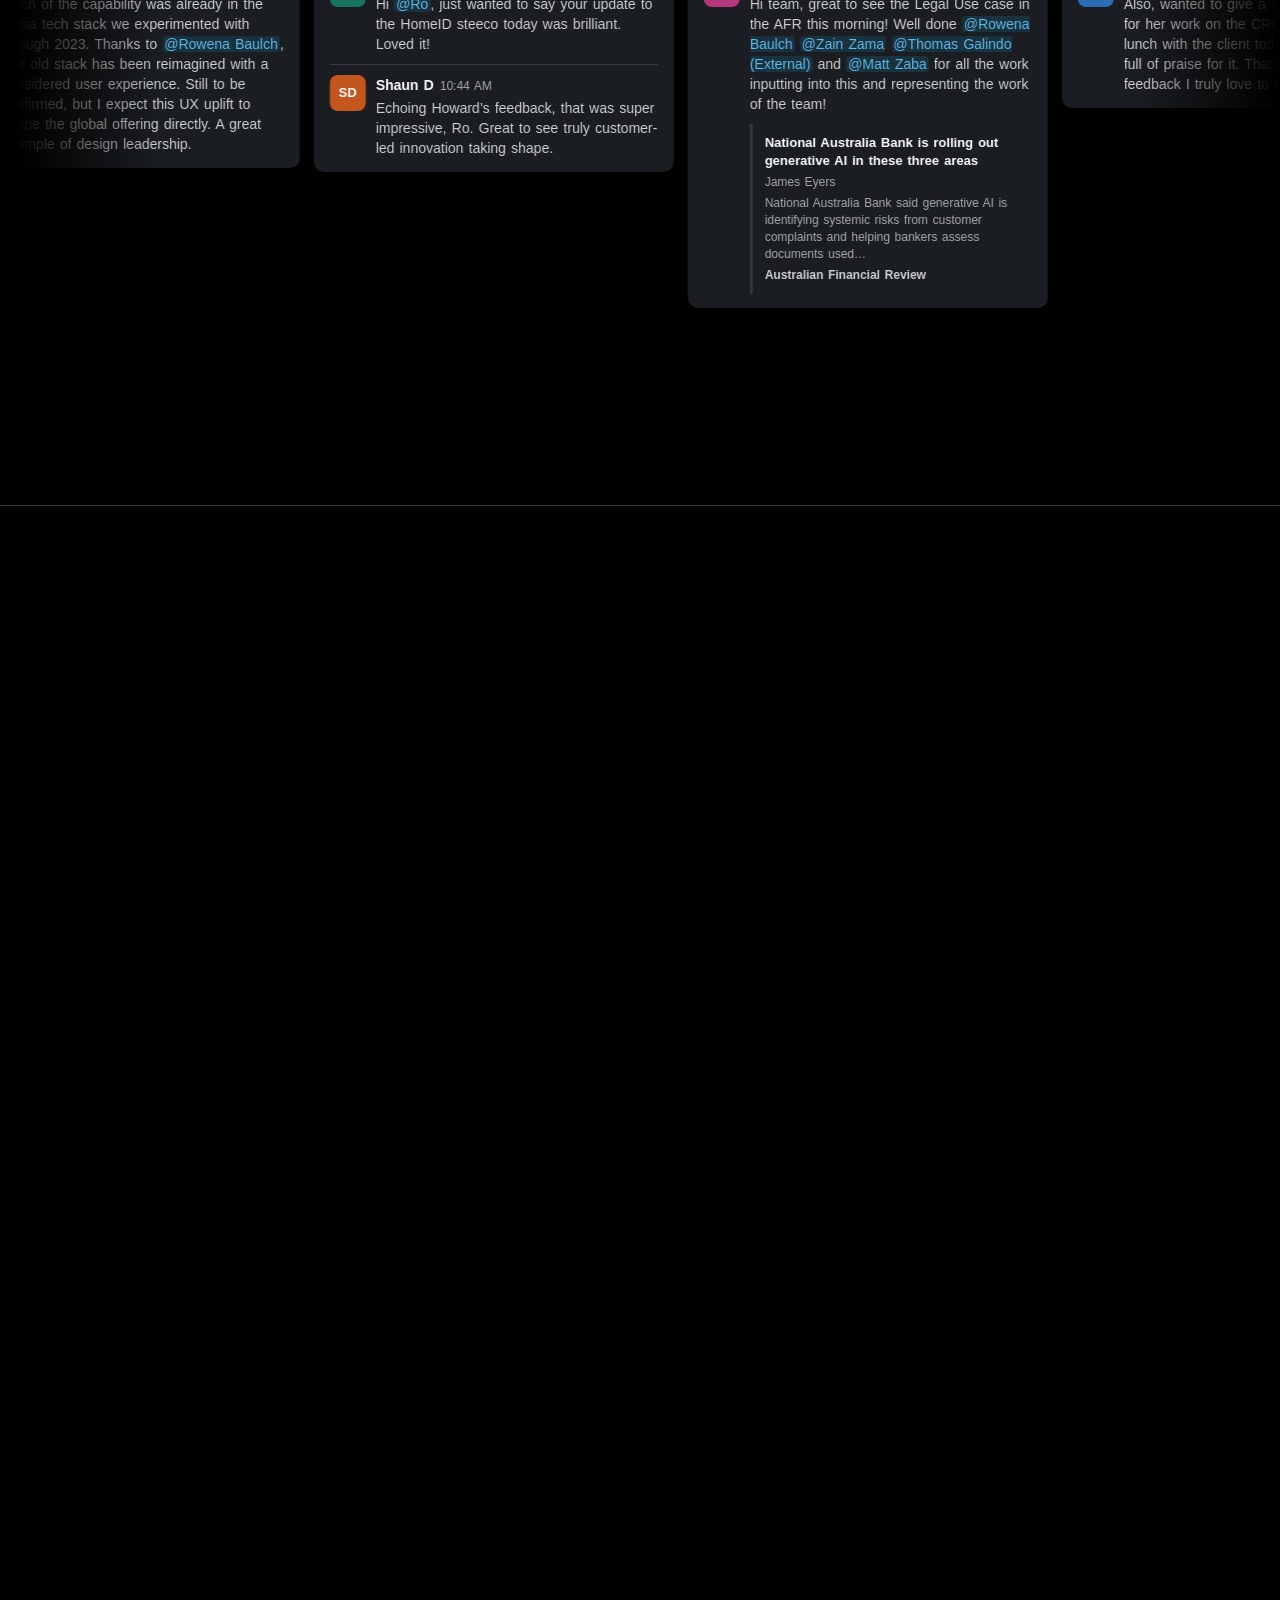
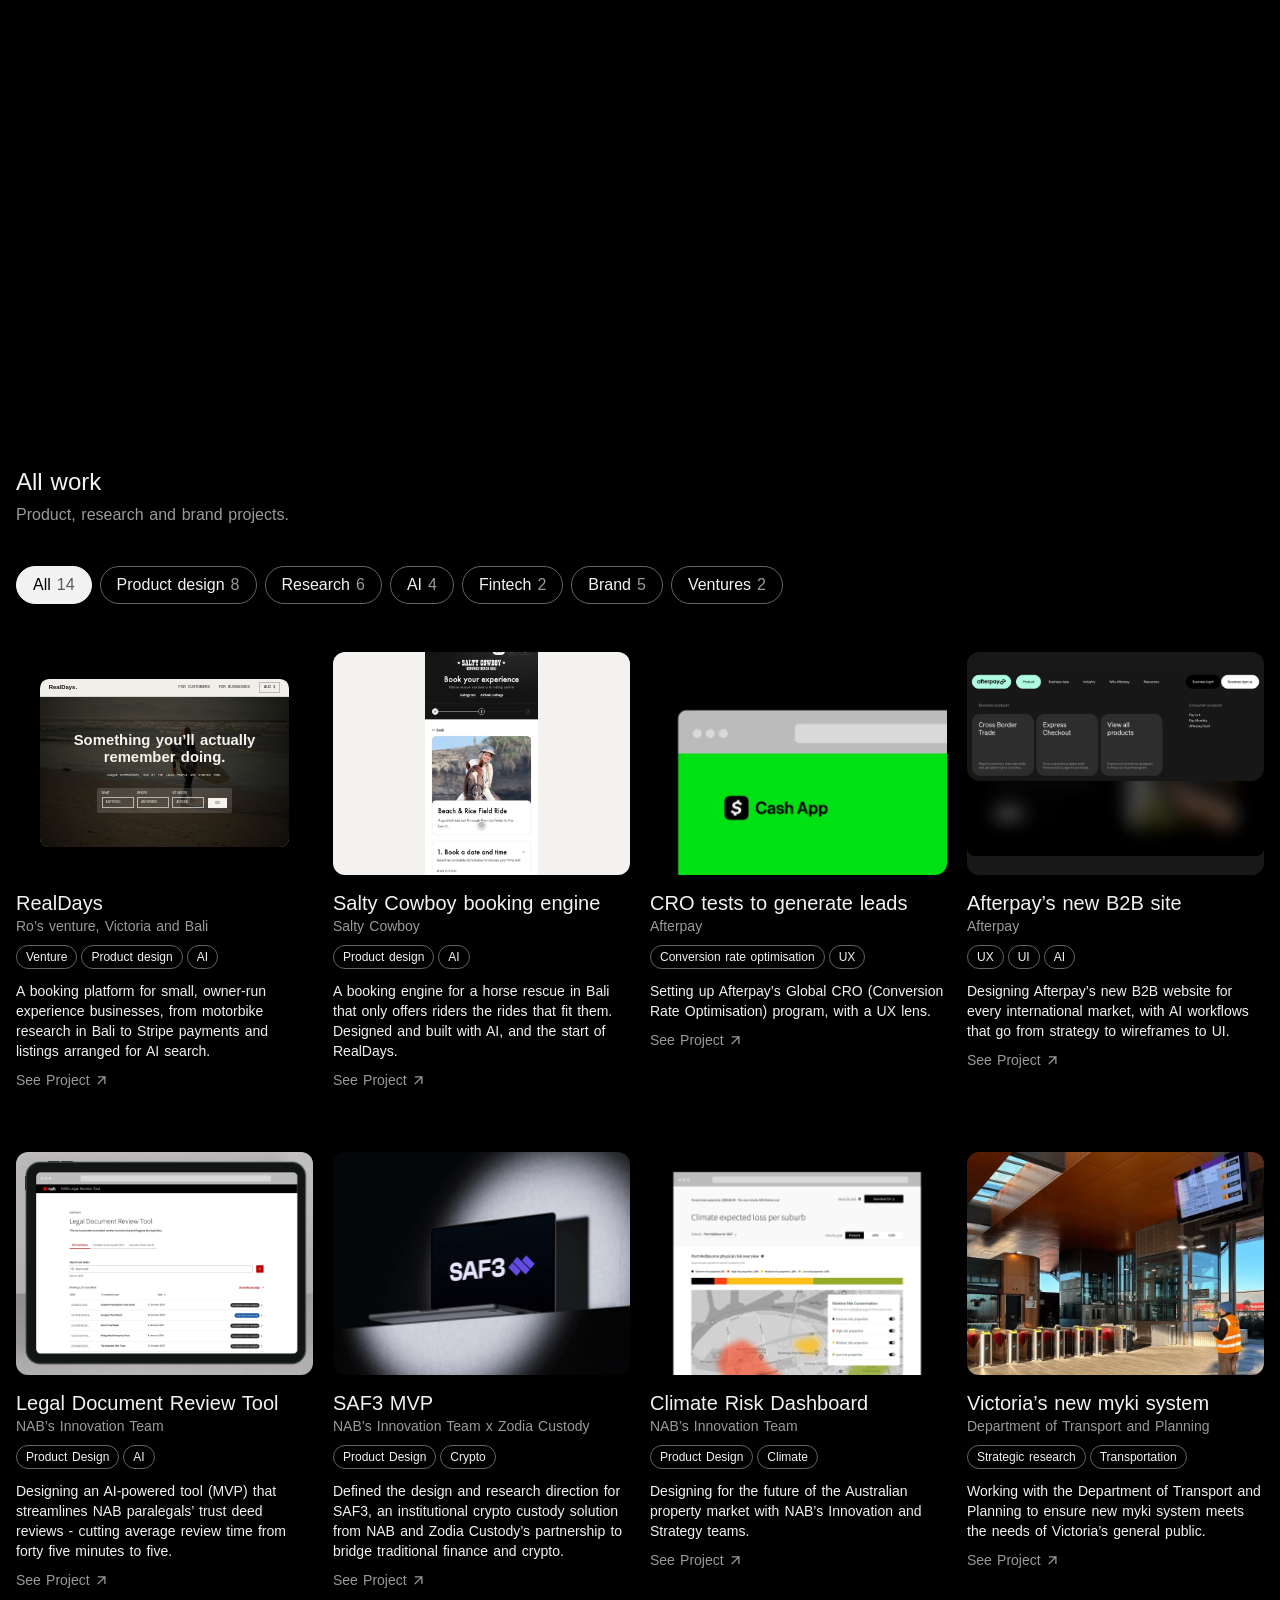
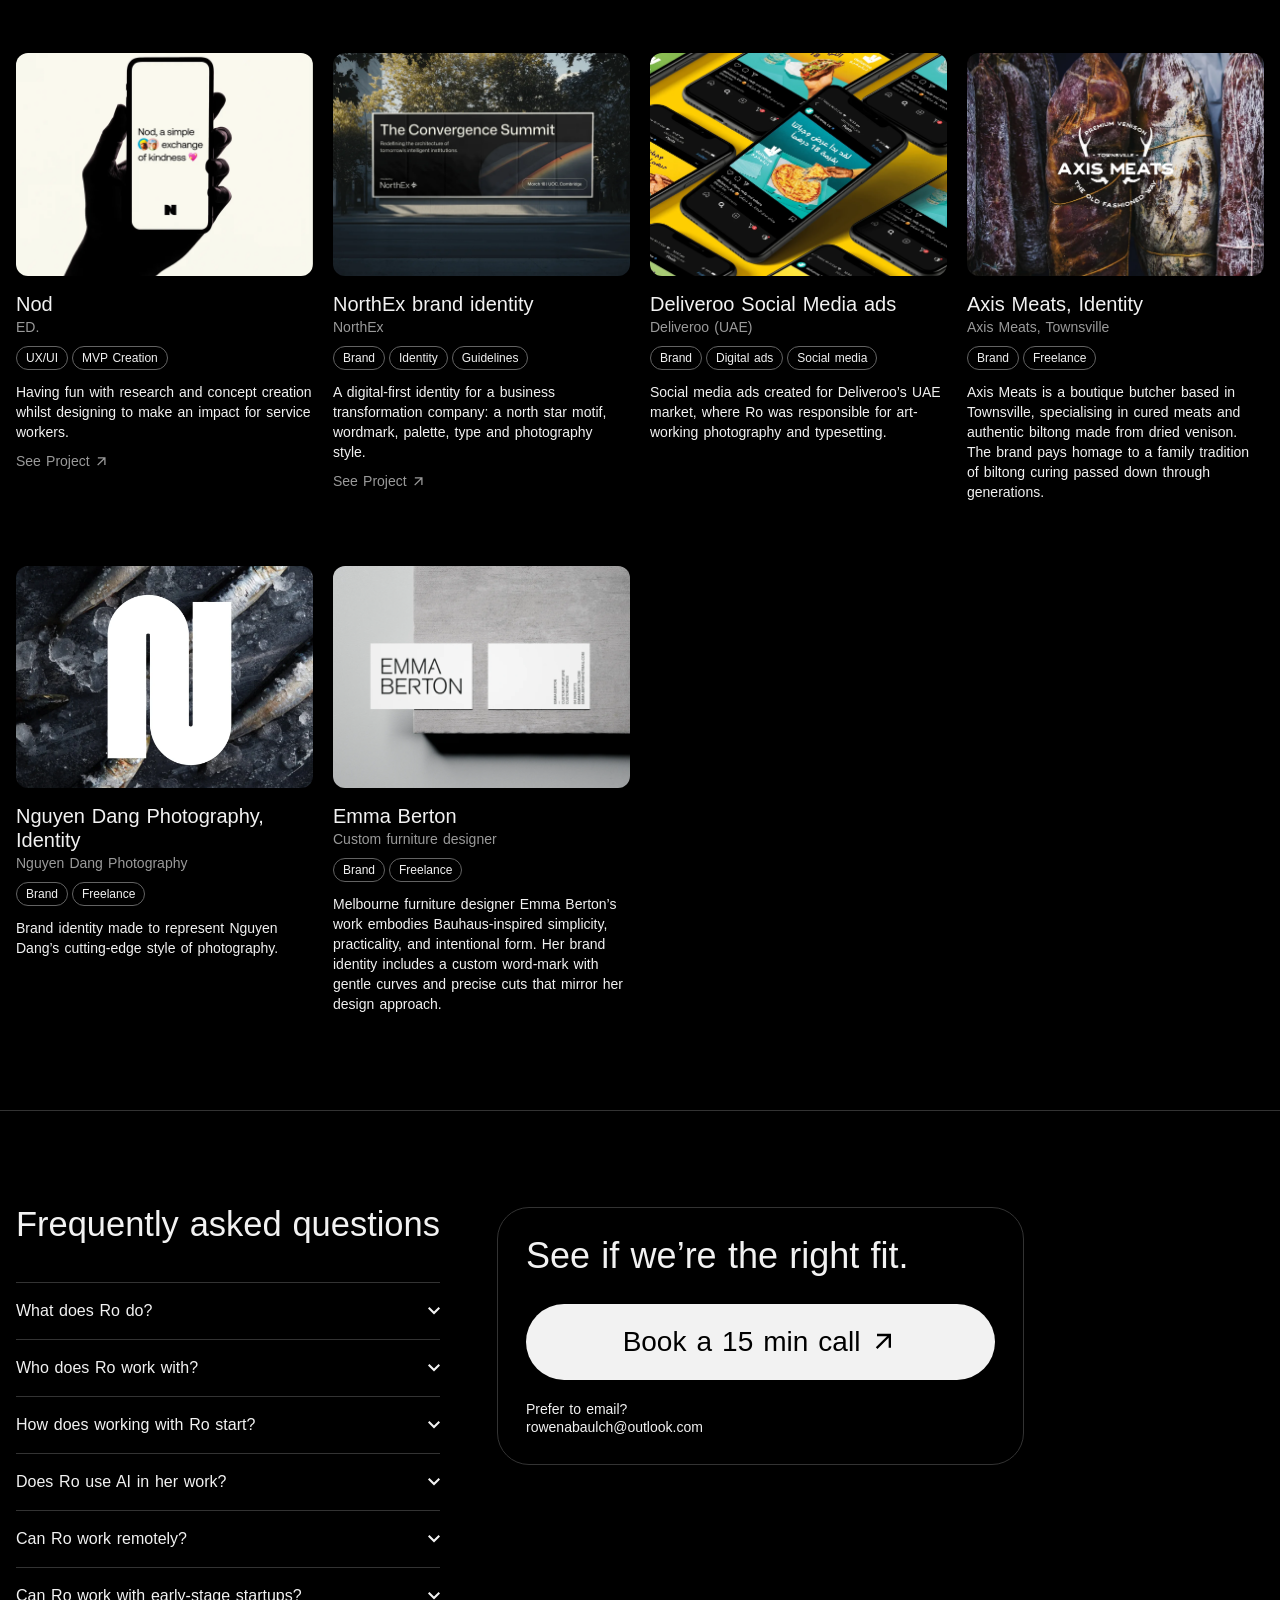
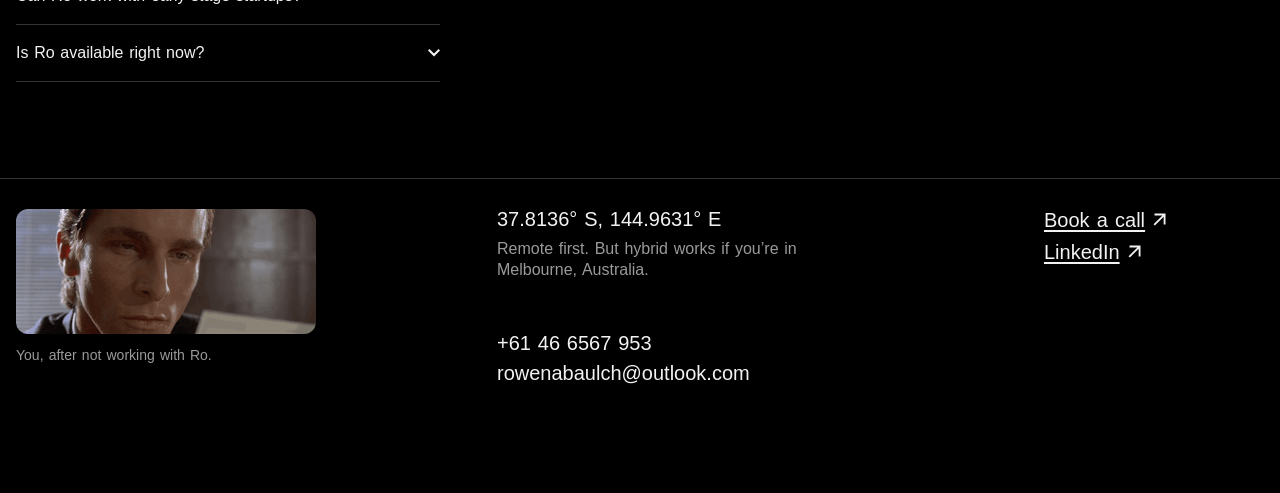
==== commit d43b6ea7: "NorthEx card uses the full billboard photo, so the whole billboard fits in the card Co-Authored-By: " ====
--- a/index.html
+++ b/index.html
@@ -264,7 +264,7 @@
           <a class="card__link" href="/projectnod">See Project <svg class="icon icon--arrow" viewBox="0 -960 960 960" aria-hidden="true" focusable="false"><path d="m256-240-56-56 384-384H240v-80h480v480h-80v-344L256-240Z"/></svg></a>
       </li>
       <li class="card" data-filters="brand">
-        <img class="card__img" src="assets/img/home/northex.webp" alt="A street billboard for The Convergence Summit, hosted by NorthEx, in its new identity" loading="lazy" decoding="async">
+        <img class="card__img" src="assets/img/home/northex.webp?v=2" alt="A street billboard for The Convergence Summit, hosted by NorthEx, in its new identity" loading="lazy" decoding="async">
         <h3 class="card__title">NorthEx brand identity</h3>
         <p class="card__client">NorthEx</p>
         <ul class="tags"><li>Brand</li><li>Identity</li><li>Guidelines</li></ul>
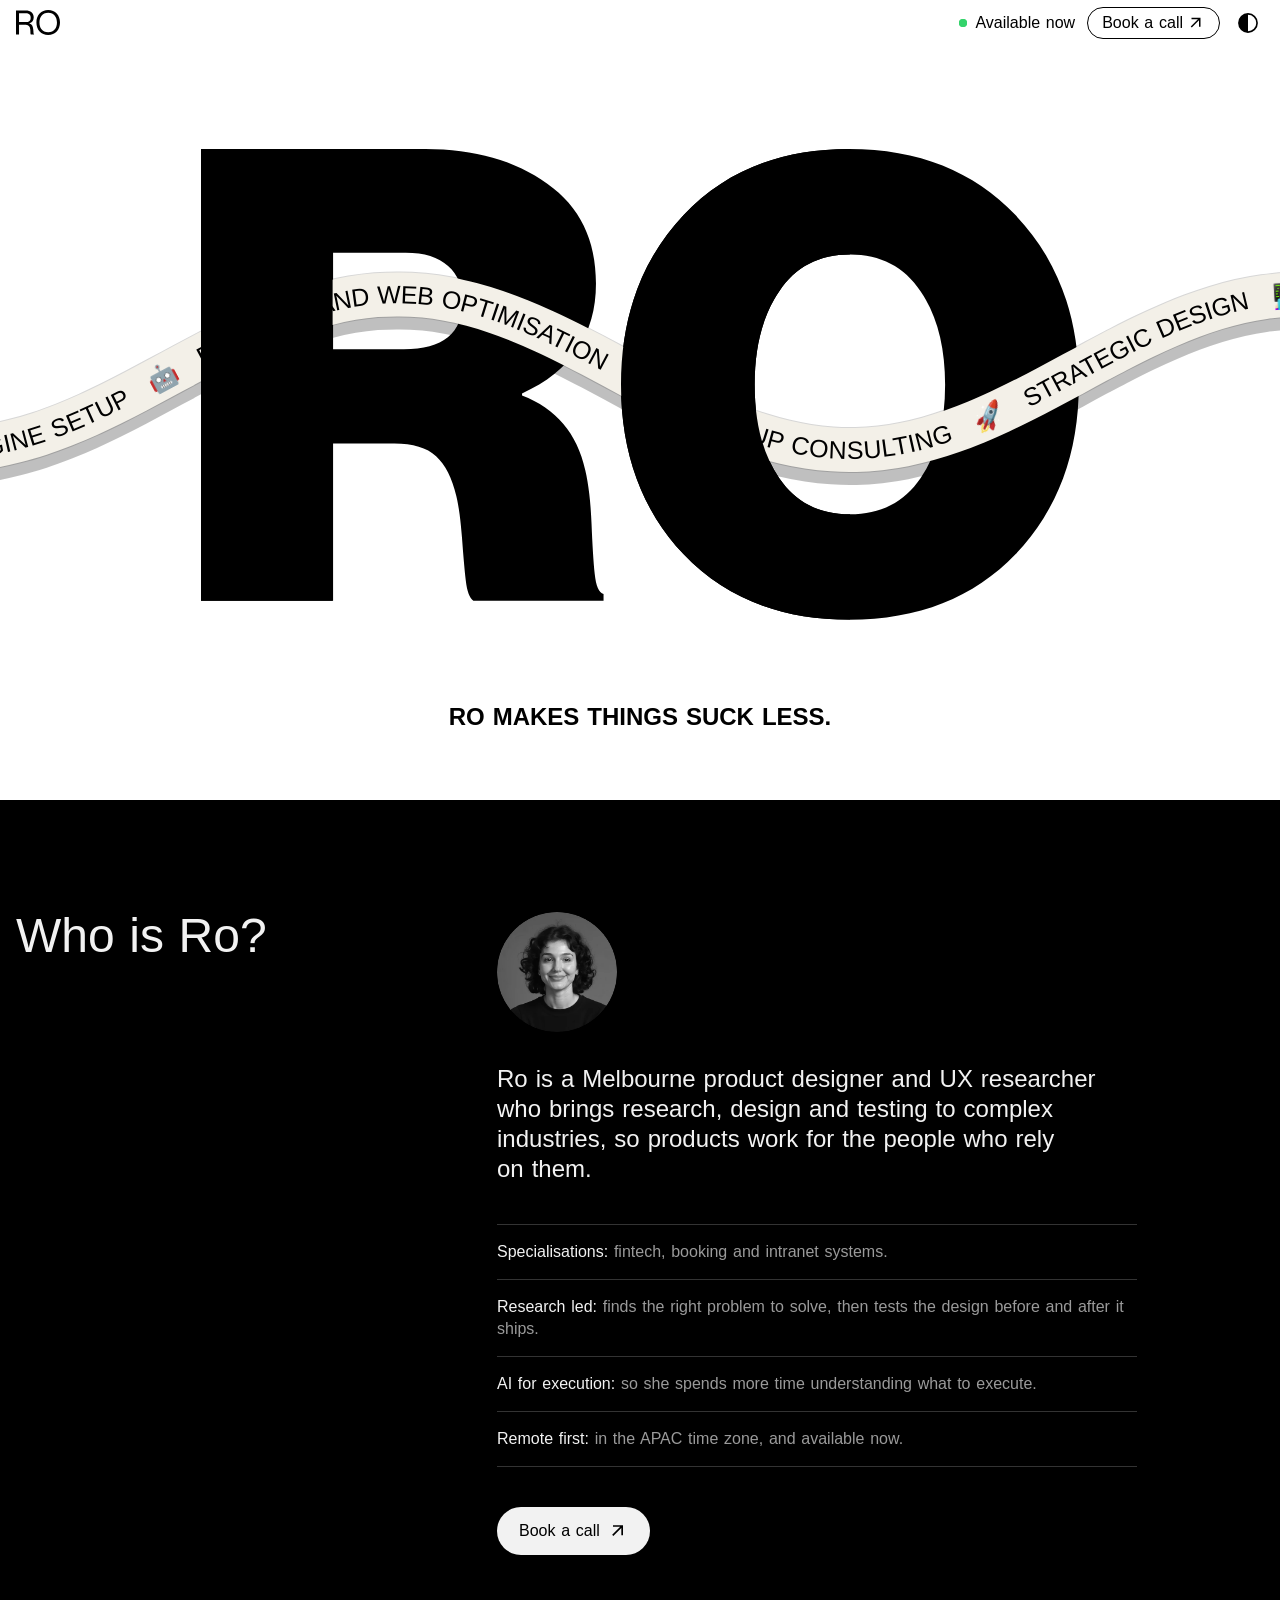
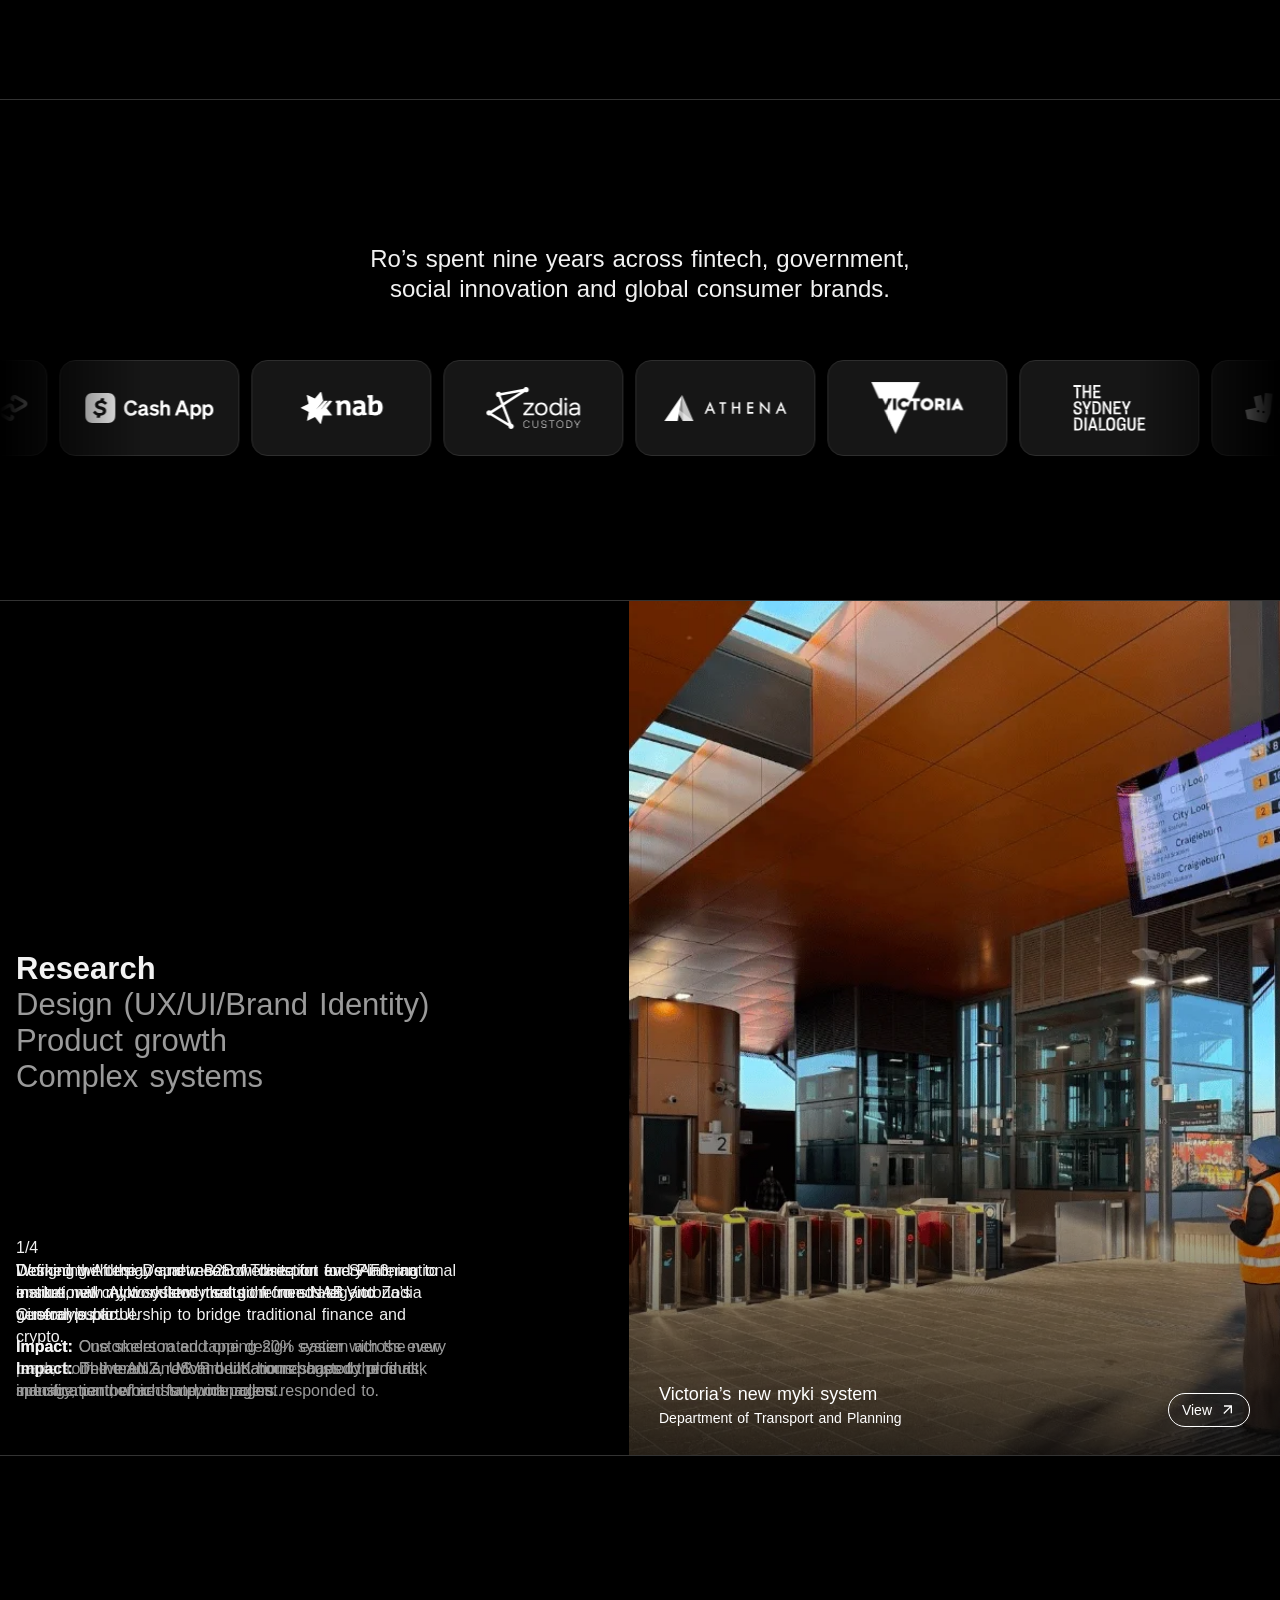
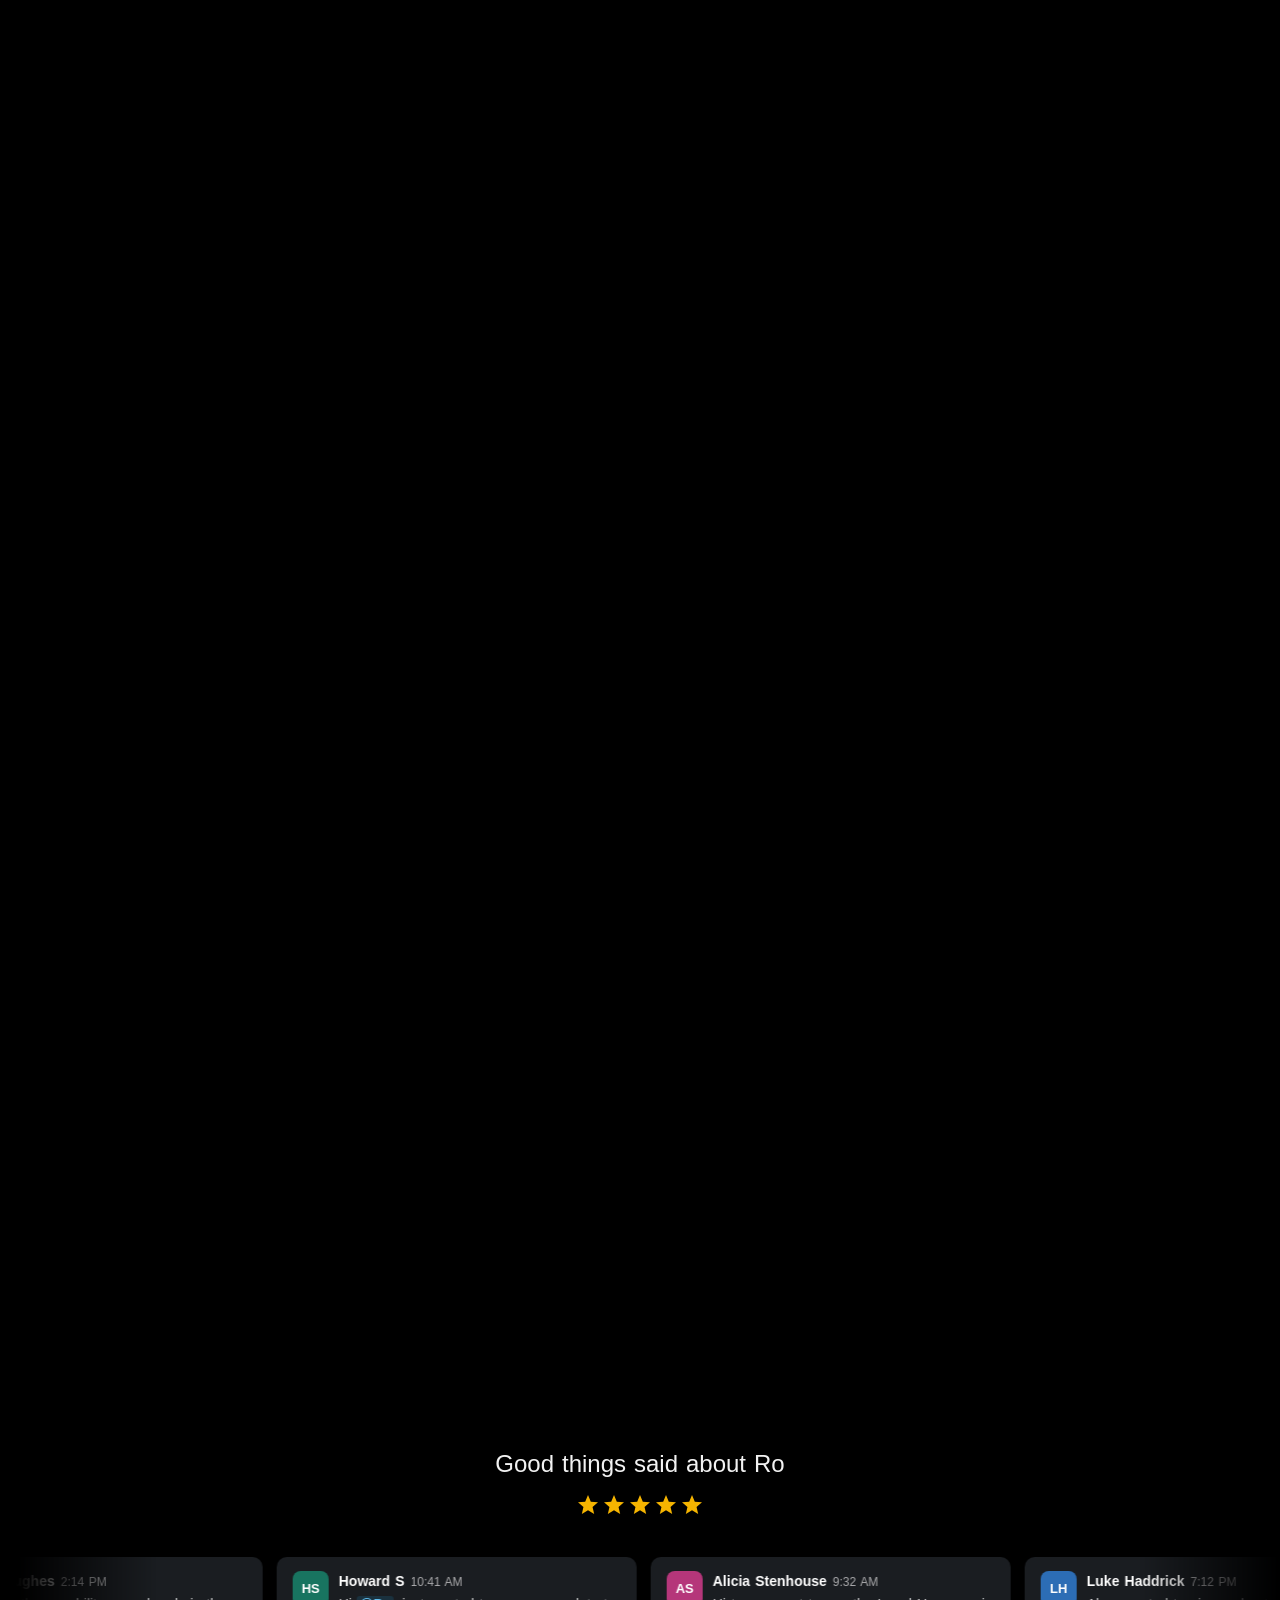
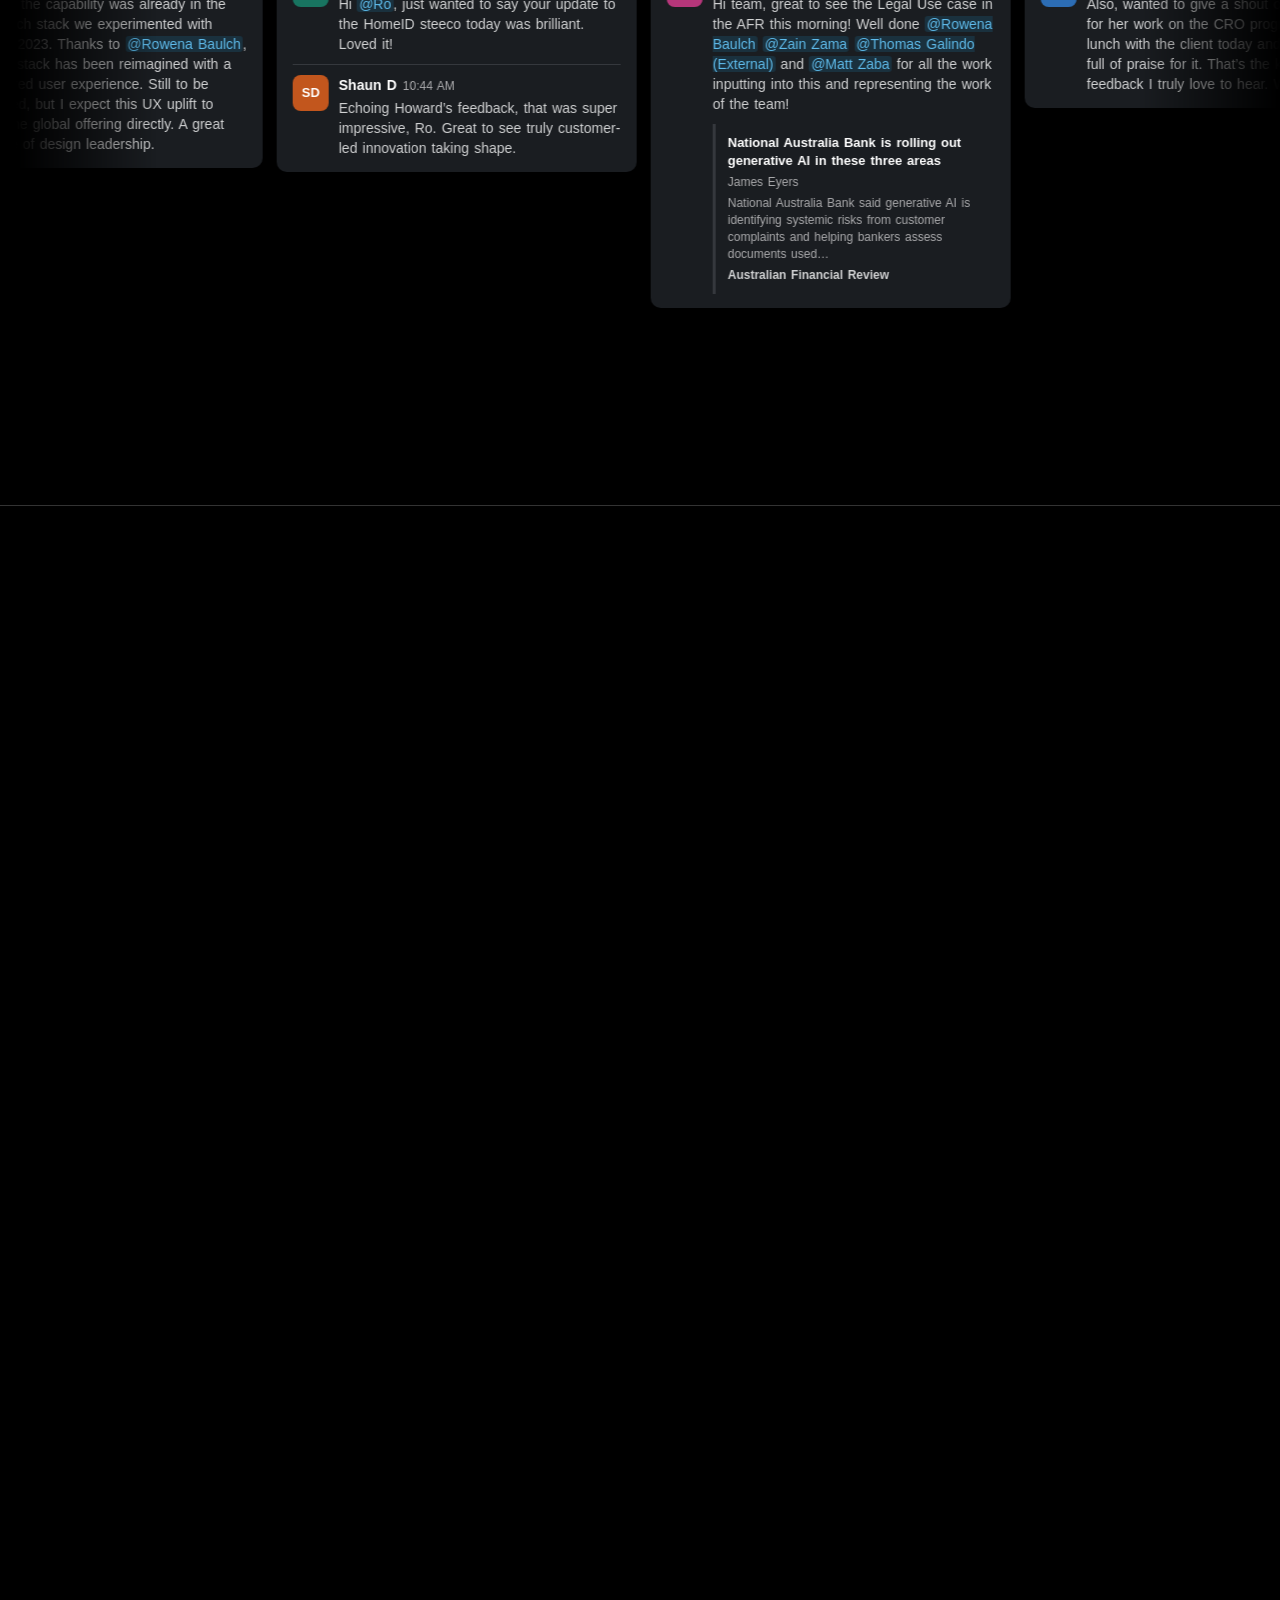
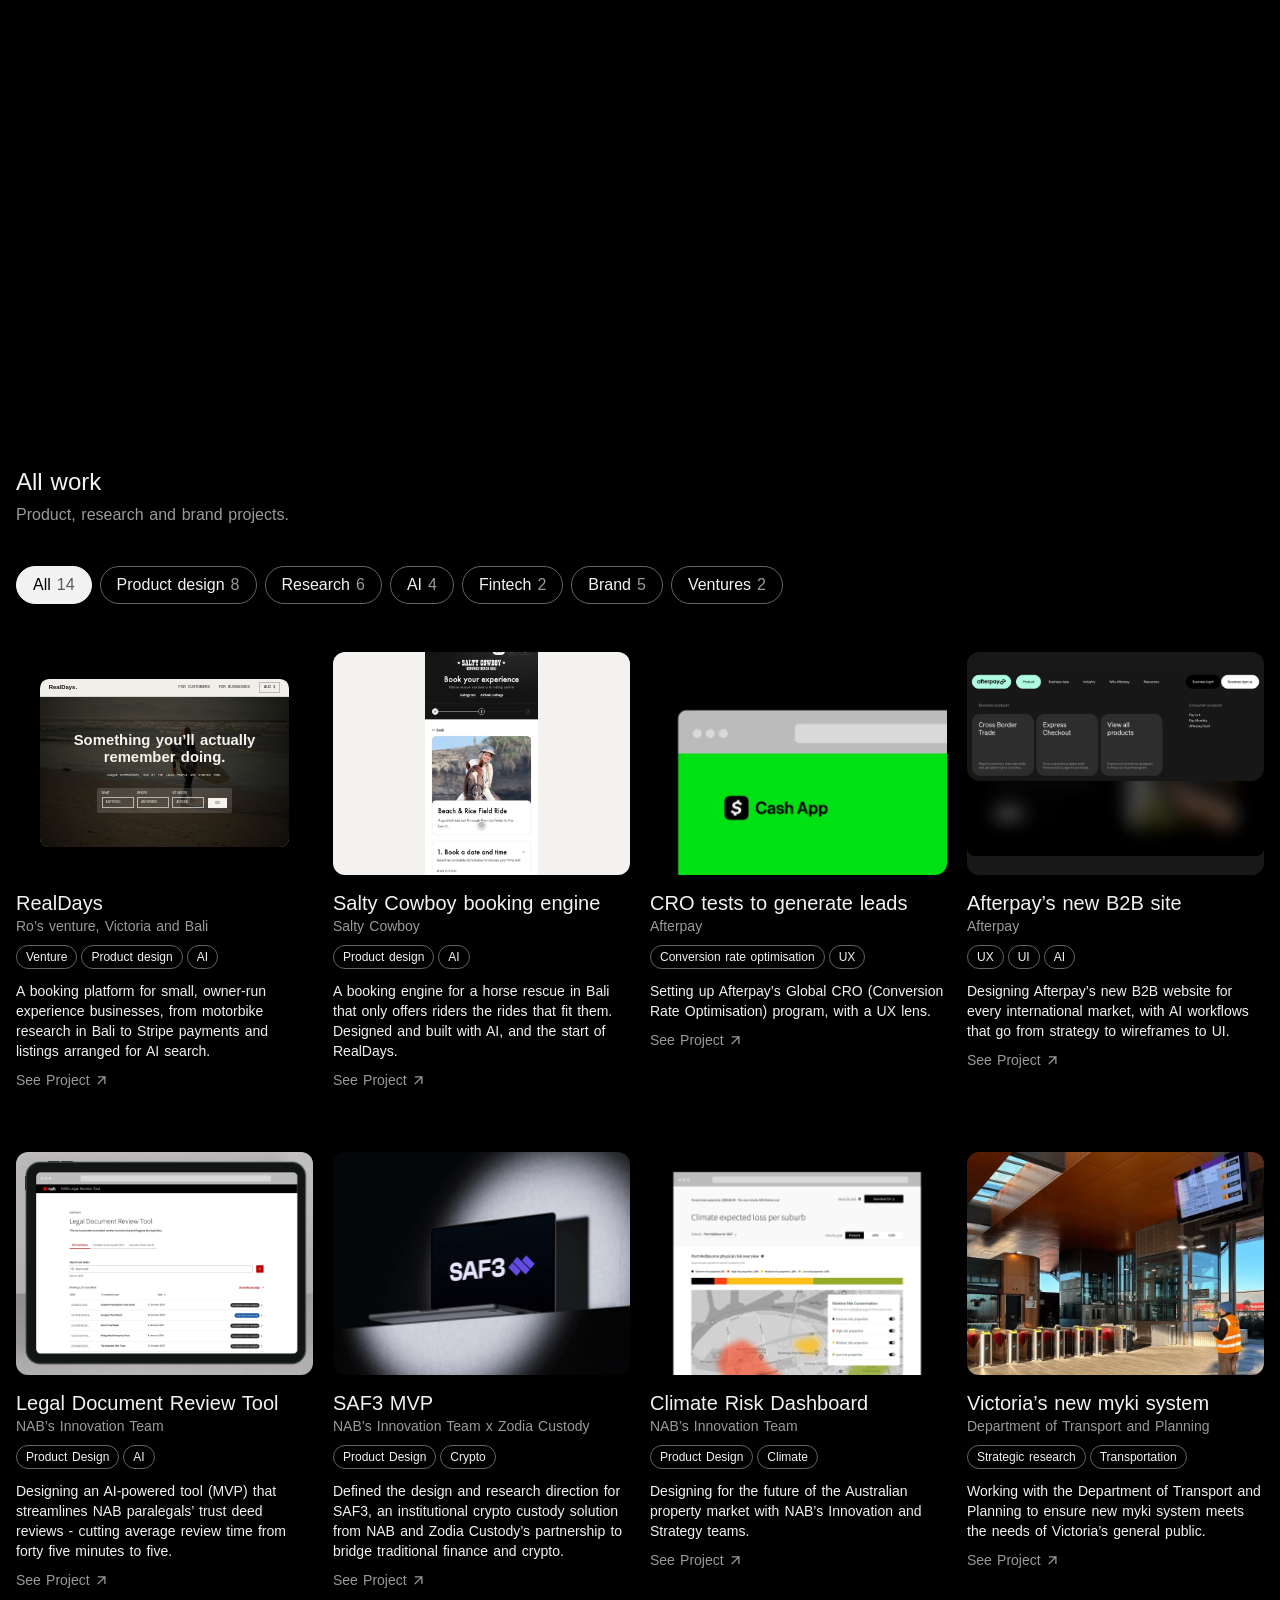
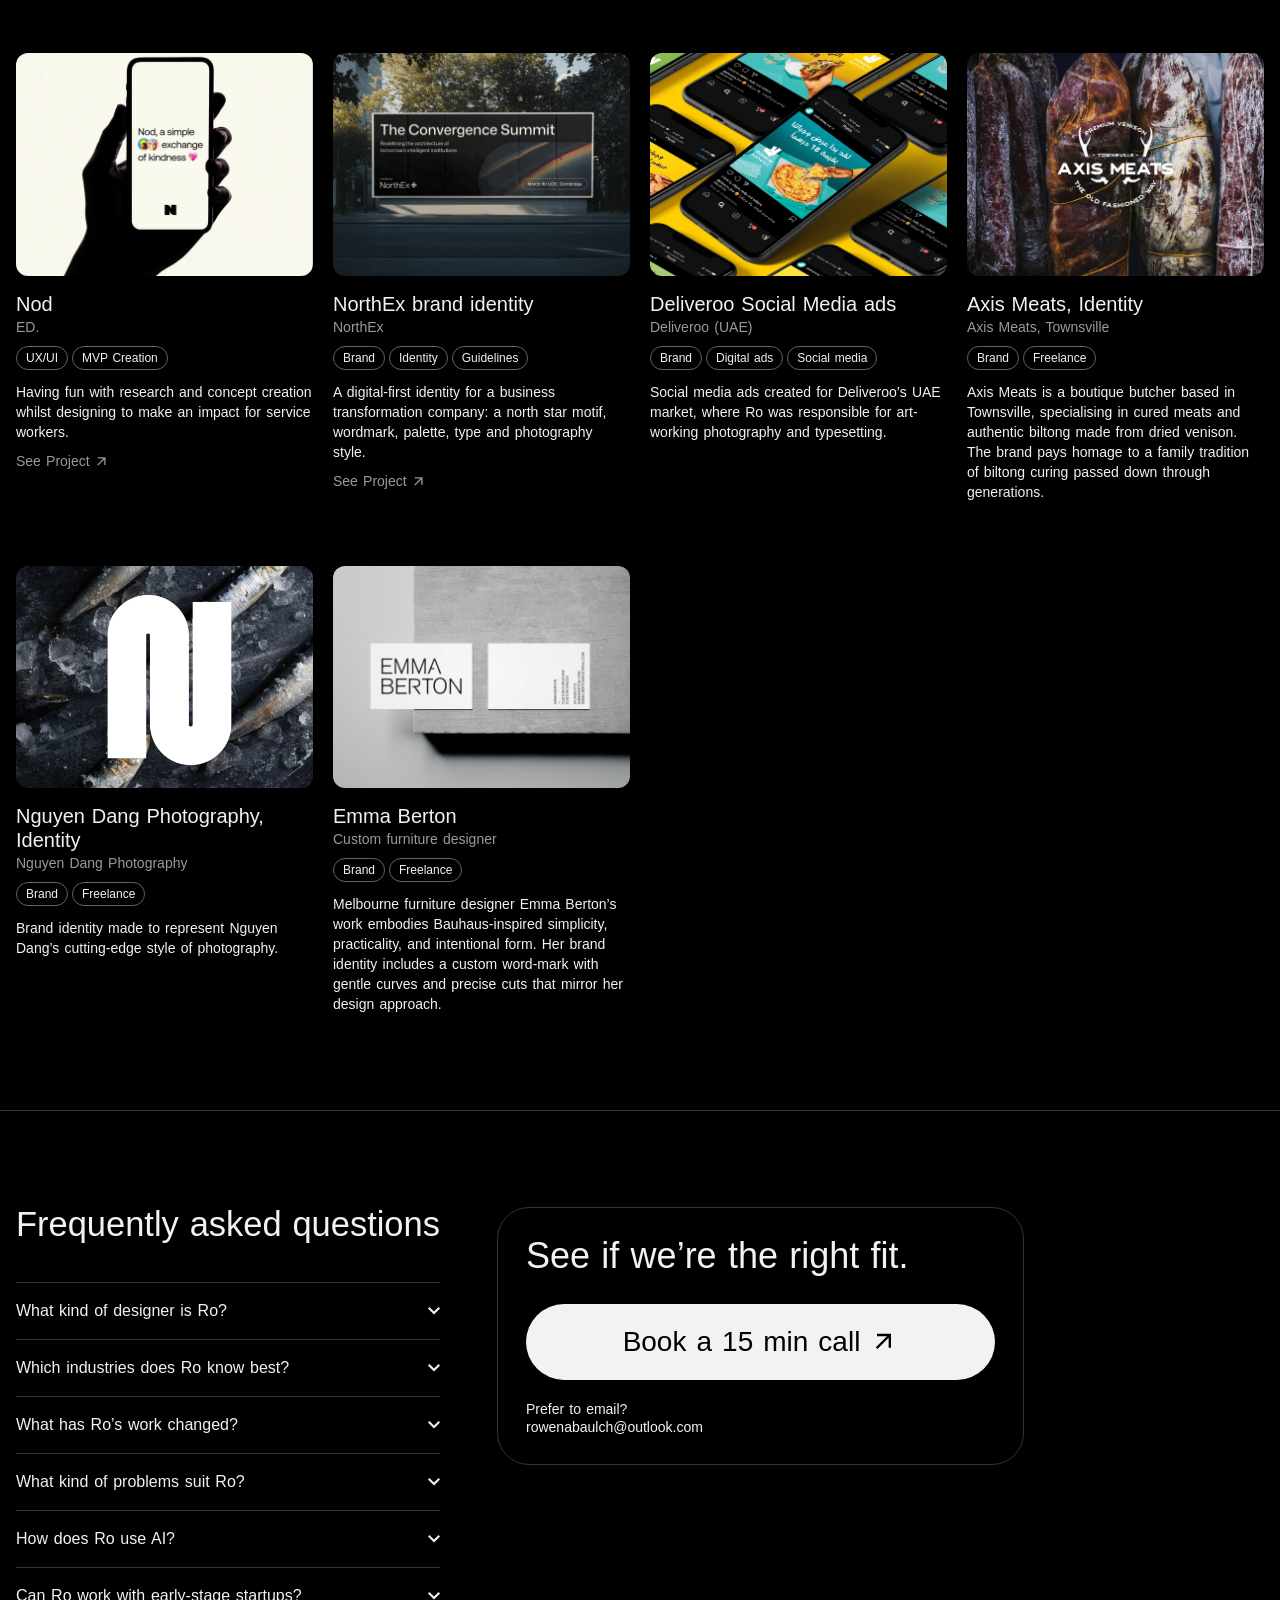
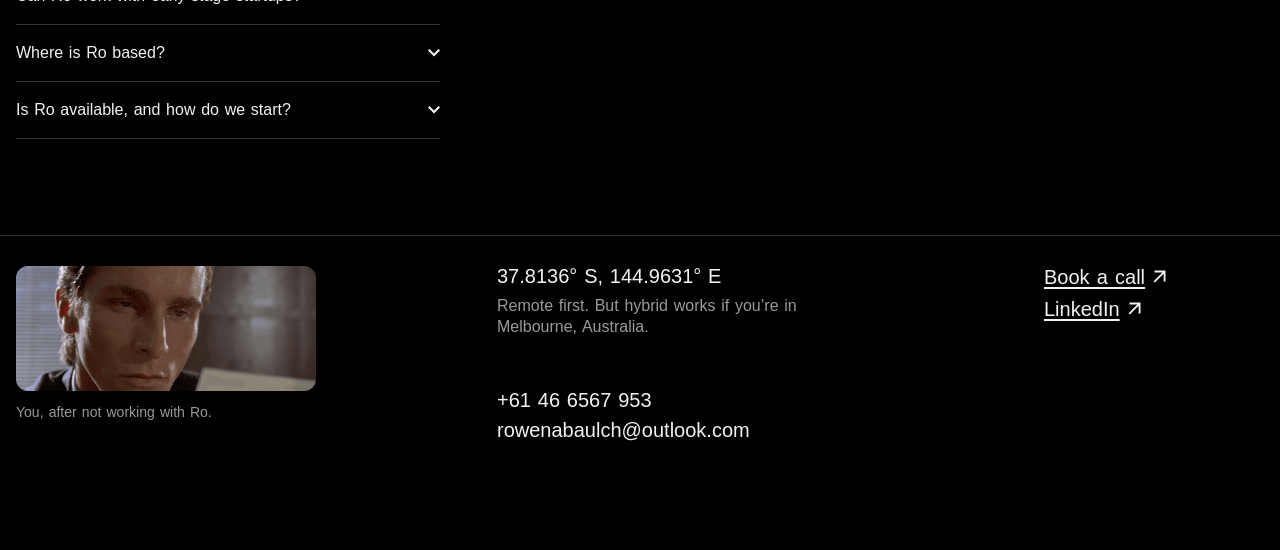
==== commit b2a48185: "Rewrite the homepage FAQ to describe Ro: research-led approach, industries, results, problem types, " ====
--- a/index.html
+++ b/index.html
@@ -304,13 +304,14 @@
     <section class="faq" aria-labelledby="faq-title">
       <div class="faq__list">
         <h2 class="faq__title" id="faq-title">Frequently asked questions</h2>
-        <details class="faq__item"><summary>What does Ro do?<svg class="icon" viewBox="0 -960 960 960" aria-hidden="true" focusable="false"><path d="M480-344 240-584l56-56 184 184 184-184 56 56-240 240Z"/></svg></summary><p>Ro brings research, design and testing to complex industries, so the products people rely on actually work for them. That covers finding out what users need, designing the product, and testing it before and after it ships.</p></details>
-        <details class="faq__item"><summary>Who does Ro work with?<svg class="icon" viewBox="0 -960 960 960" aria-hidden="true" focusable="false"><path d="M480-344 240-584l56-56 184 184 184-184 56 56-240 240Z"/></svg></summary><p>Nine years across fintech, government, social innovation and global consumer brands, including NAB, Afterpay, the Victorian Government and Athena Home Loans. She also runs her own venture, RealDays.</p></details>
-        <details class="faq__item"><summary>How does working with Ro start?<svg class="icon" viewBox="0 -960 960 960" aria-hidden="true" focusable="false"><path d="M480-344 240-584l56-56 184 184 184-184 56 56-240 240Z"/></svg></summary><p>With a 15 minute call. Tell Ro what you’re building and where it’s stuck, and together you’ll work out whether she’s the right fit. If you’d rather write it down, email her instead.</p></details>
-        <details class="faq__item"><summary>Does Ro use AI in her work?<svg class="icon" viewBox="0 -960 960 960" aria-hidden="true" focusable="false"><path d="M480-344 240-584l56-56 184 184 184-184 56 56-240 240Z"/></svg></summary><p>Yes, where it makes the work better. Ro has built AI workflows that take a project from strategy to wireframes to UI, and she designs products that use AI. See the Afterpay B2B site and RealDays case studies.</p></details>
-        <details class="faq__item"><summary>Can Ro work remotely?<svg class="icon" viewBox="0 -960 960 960" aria-hidden="true" focusable="false"><path d="M480-344 240-584l56-56 184 184 184-184 56 56-240 240Z"/></svg></summary><p>Remote first. Ro is based in Melbourne, so she works in the APAC time zone, and she’s happy to adjust meetings to suit you.</p></details>
-        <details class="faq__item"><summary>Can Ro work with early-stage startups?<svg class="icon" viewBox="0 -960 960 960" aria-hidden="true" focusable="false"><path d="M480-344 240-584l56-56 184 184 184-184 56 56-240 240Z"/></svg></summary><p>Yes. Ro has set up research and design from scratch, and she’s a founder herself, so she knows what it’s like to move fast with a small team.</p></details>
-        <details class="faq__item"><summary>Is Ro available right now?<svg class="icon" viewBox="0 -960 960 960" aria-hidden="true" focusable="false"><path d="M480-344 240-584l56-56 184 184 184-184 56 56-240 240Z"/></svg></summary><p>Yes, Ro is taking on new work. Book a call to talk about timing.</p></details>
+        <details class="faq__item"><summary>What kind of designer is Ro?<svg class="icon" viewBox="0 -960 960 960" aria-hidden="true" focusable="false"><path d="M480-344 240-584l56-56 184 184 184-184 56 56-240 240Z"/></svg></summary><p>A product designer who starts with research. Ro works out the right problem to solve before she designs anything, then tests the design before and after it ships. Her work covers research, UX and UI design, brand identity and product growth.</p></details>
+        <details class="faq__item"><summary>Which industries does Ro know best?<svg class="icon" viewBox="0 -960 960 960" aria-hidden="true" focusable="false"><path d="M480-344 240-584l56-56 184 184 184-184 56 56-240 240Z"/></svg></summary><p>Fintech, booking and intranet systems. In nine years she’s worked with NAB, Afterpay, Zodia Custody, Athena Home Loans, the Victorian Government and Deliveroo, so she’s comfortable with the compliance and governance that come with high-stakes products.</p></details>
+        <details class="faq__item"><summary>What has Ro’s work changed?<svg class="icon" viewBox="0 -960 960 960" aria-hidden="true" focusable="false"><path d="M480-344 240-584l56-56 184 184 184-184 56 56-240 240Z"/></svg></summary><p>At NAB she designed an AI tool that cut paralegals’ trust deed reviews from 45 minutes to 5. For Victoria’s new myki readers, customers rated tapping 20% easier, and the team’s research shaped the final specification. At Afterpay she set up the global conversion programme, launching over 10 tests in its first phase.</p></details>
+        <details class="faq__item"><summary>What kind of problems suit Ro?<svg class="icon" viewBox="0 -960 960 960" aria-hidden="true" focusable="false"><path d="M480-344 240-584l56-56 184 184 184-184 56 56-240 240Z"/></svg></summary><p>Complex, regulated or new ones, where the right answer isn’t obvious yet. She set the design and research direction for SAF3, an institutional crypto custody product from NAB and Zodia Custody, and mapped how NAB would issue and safekeep a stablecoin.</p></details>
+        <details class="faq__item"><summary>How does Ro use AI?<svg class="icon" viewBox="0 -960 960 960" aria-hidden="true" focusable="false"><path d="M480-344 240-584l56-56 184 184 184-184 56 56-240 240Z"/></svg></summary><p>For execution, so she spends more time understanding what to execute. She’s built AI workflows that take a project from strategy to wireframes to UI. She also designs AI products that keep people in control, like the NAB review tool, which flags each clause Passed, Missing or Review needed so paralegals know what to check themselves.</p></details>
+        <details class="faq__item"><summary>Can Ro work with early-stage startups?<svg class="icon" viewBox="0 -960 960 960" aria-hidden="true" focusable="false"><path d="M480-344 240-584l56-56 184 184 184-184 56 56-240 240Z"/></svg></summary><p>Yes, she’s a founder herself. Ro runs RealDays, a booking site for small, owner-run experience businesses in Victoria and Bali, end to end: research, design, build, payments and sales. She brings what works in banks and government to smaller, faster teams.</p></details>
+        <details class="faq__item"><summary>Where is Ro based?<svg class="icon" viewBox="0 -960 960 960" aria-hidden="true" focusable="false"><path d="M480-344 240-584l56-56 184 184 184-184 56 56-240 240Z"/></svg></summary><p>Melbourne, Australia. She’s remote first in the APAC time zone and happy to shift meetings to suit you. Hybrid works if you’re in Melbourne.</p></details>
+        <details class="faq__item"><summary>Is Ro available, and how do we start?<svg class="icon" viewBox="0 -960 960 960" aria-hidden="true" focusable="false"><path d="M480-344 240-584l56-56 184 184 184-184 56 56-240 240Z"/></svg></summary><p>Yes, Ro is taking on new work now. Start with a 15 minute call: tell her what you’re building and where it’s stuck, and you’ll work out together whether she’s the right fit. Prefer to write it down? Email her.</p></details>
       </div>
       <div class="fit" aria-labelledby="fit-title" role="group">
       <h3 class="fit__title" id="fit-title">See if we’re the right fit.</h3>
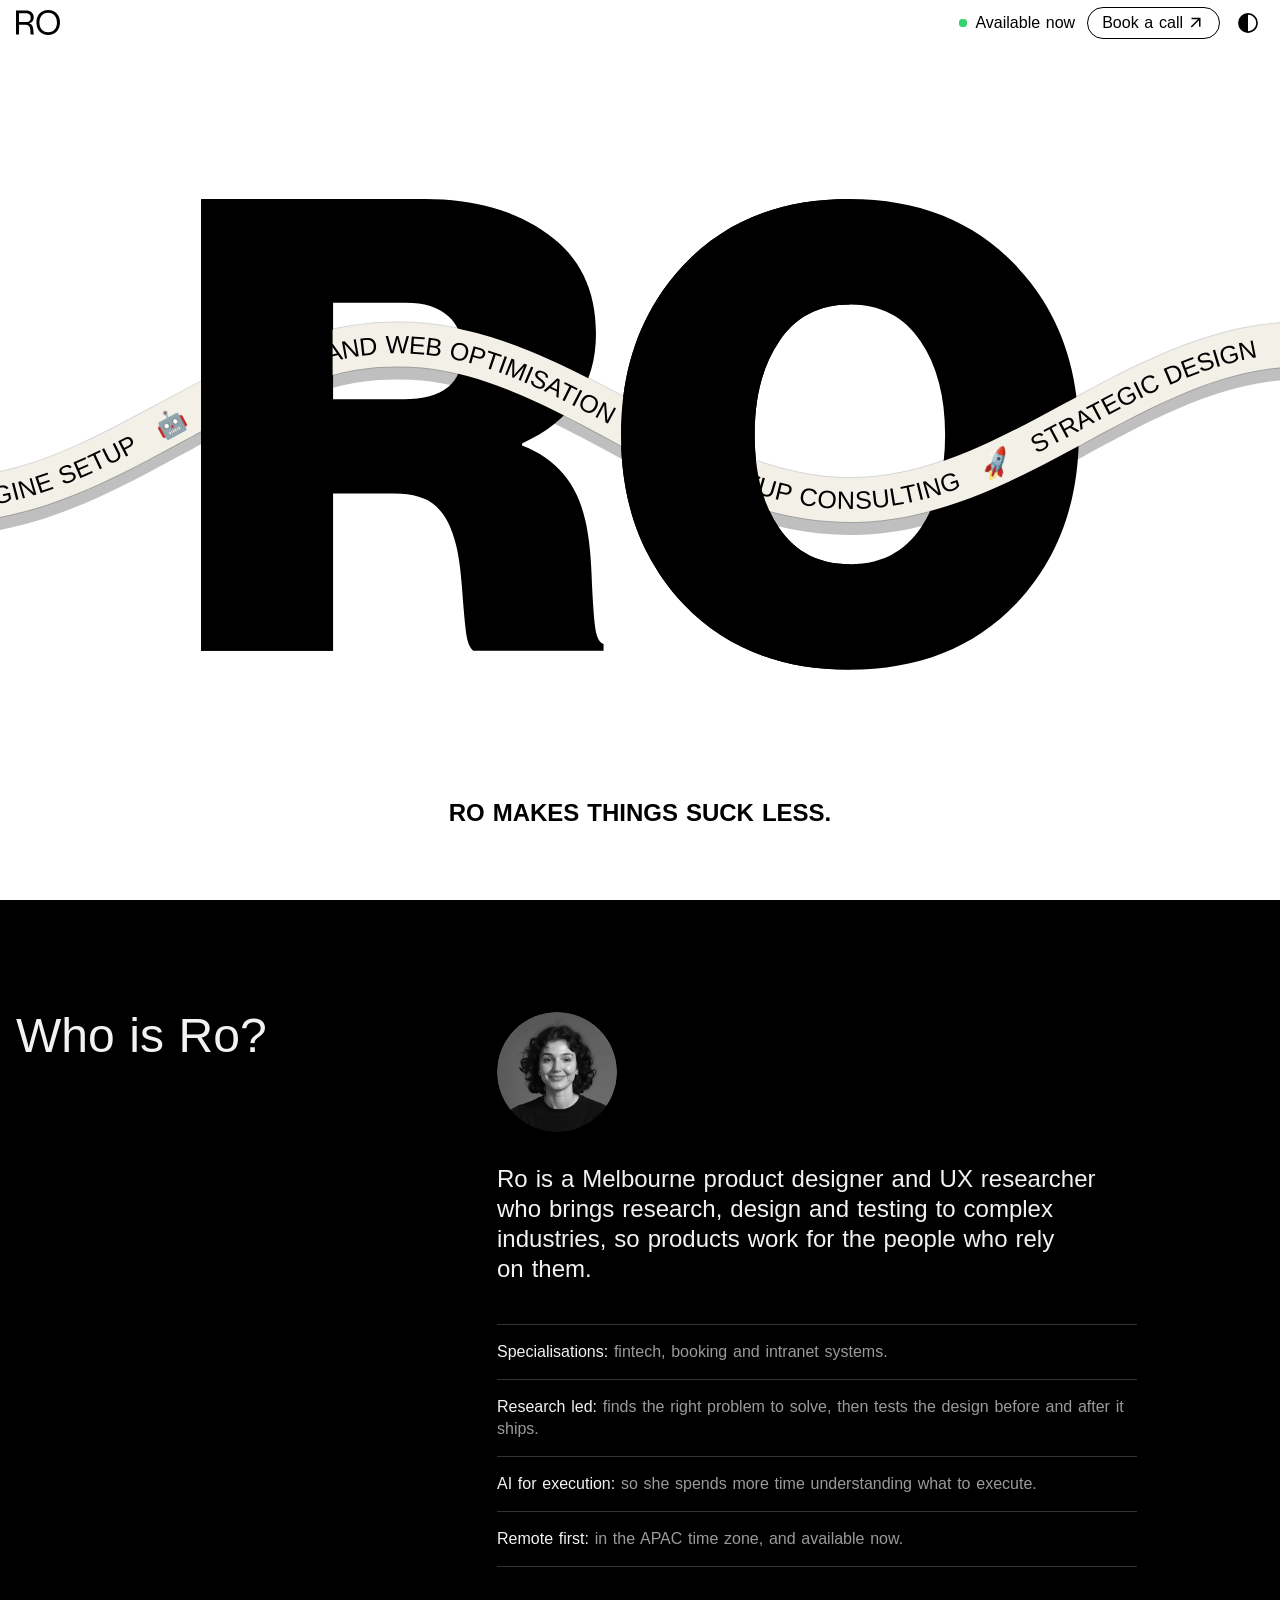
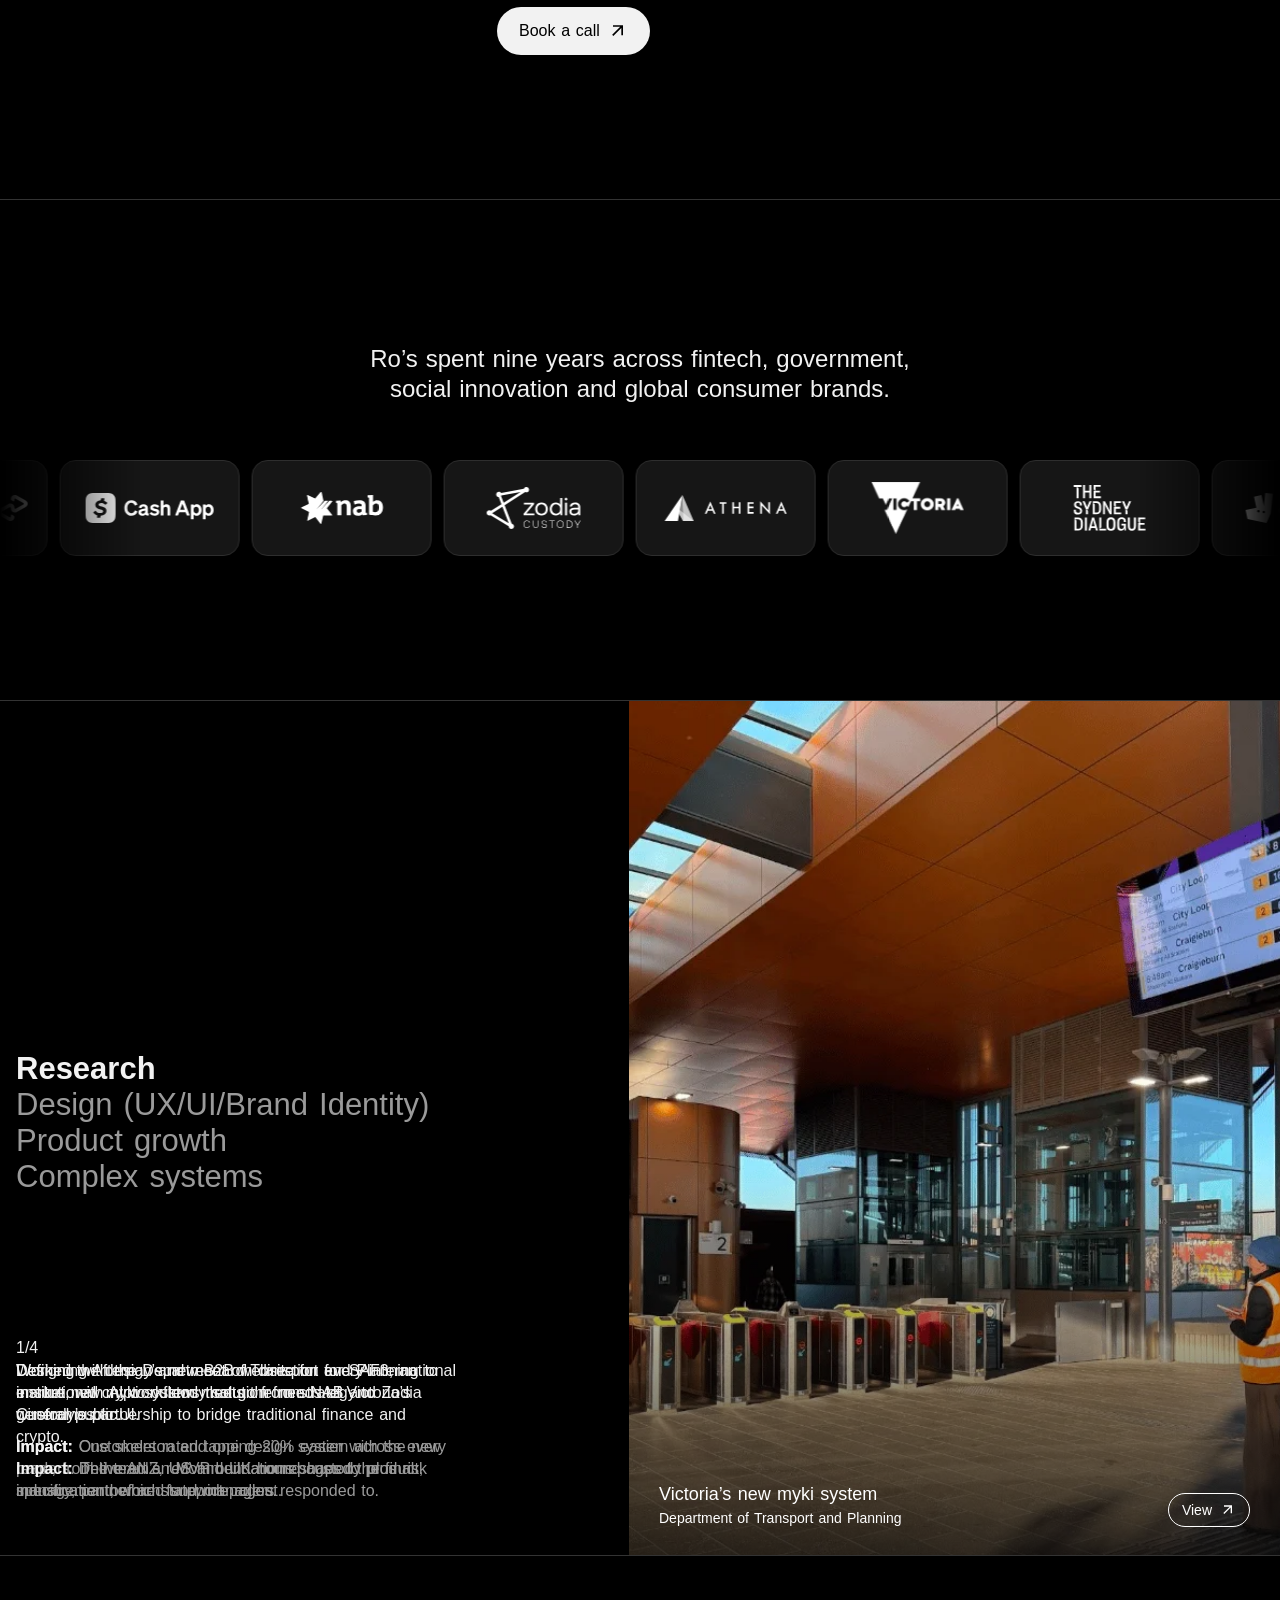
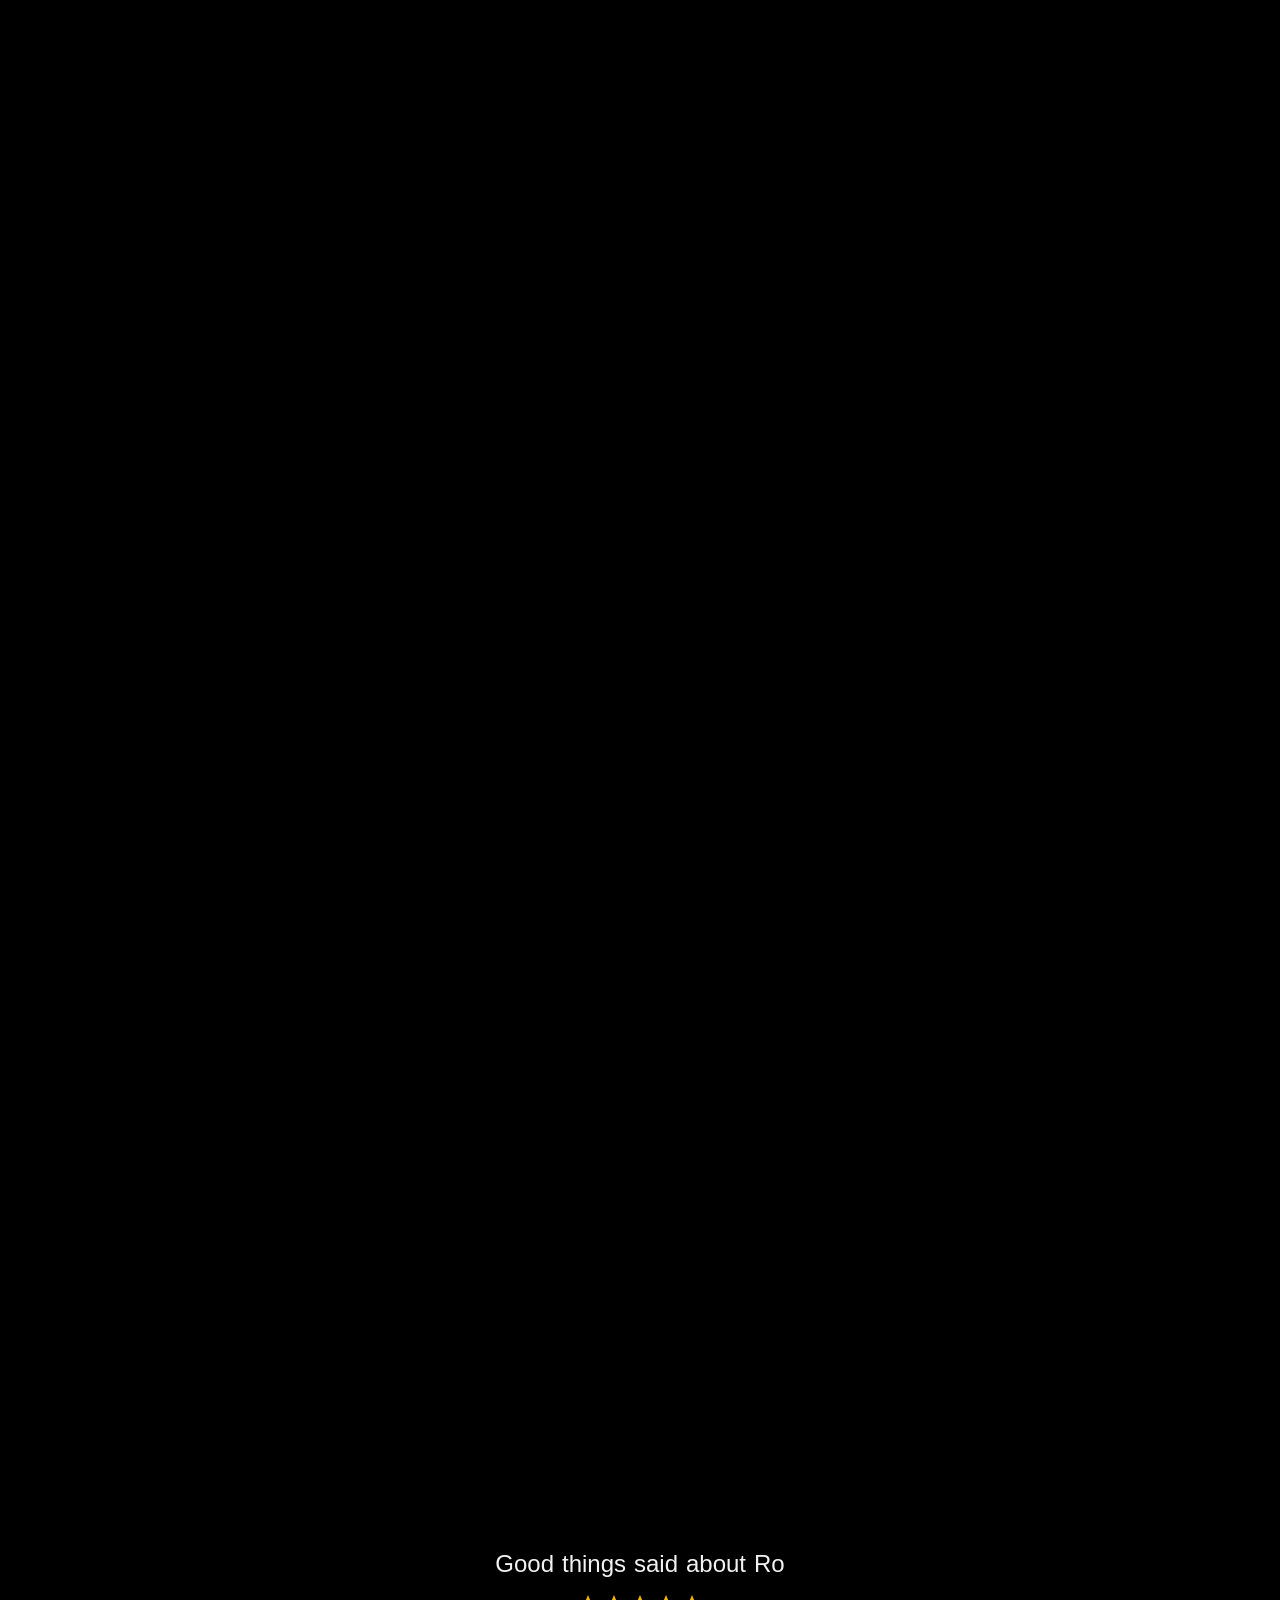
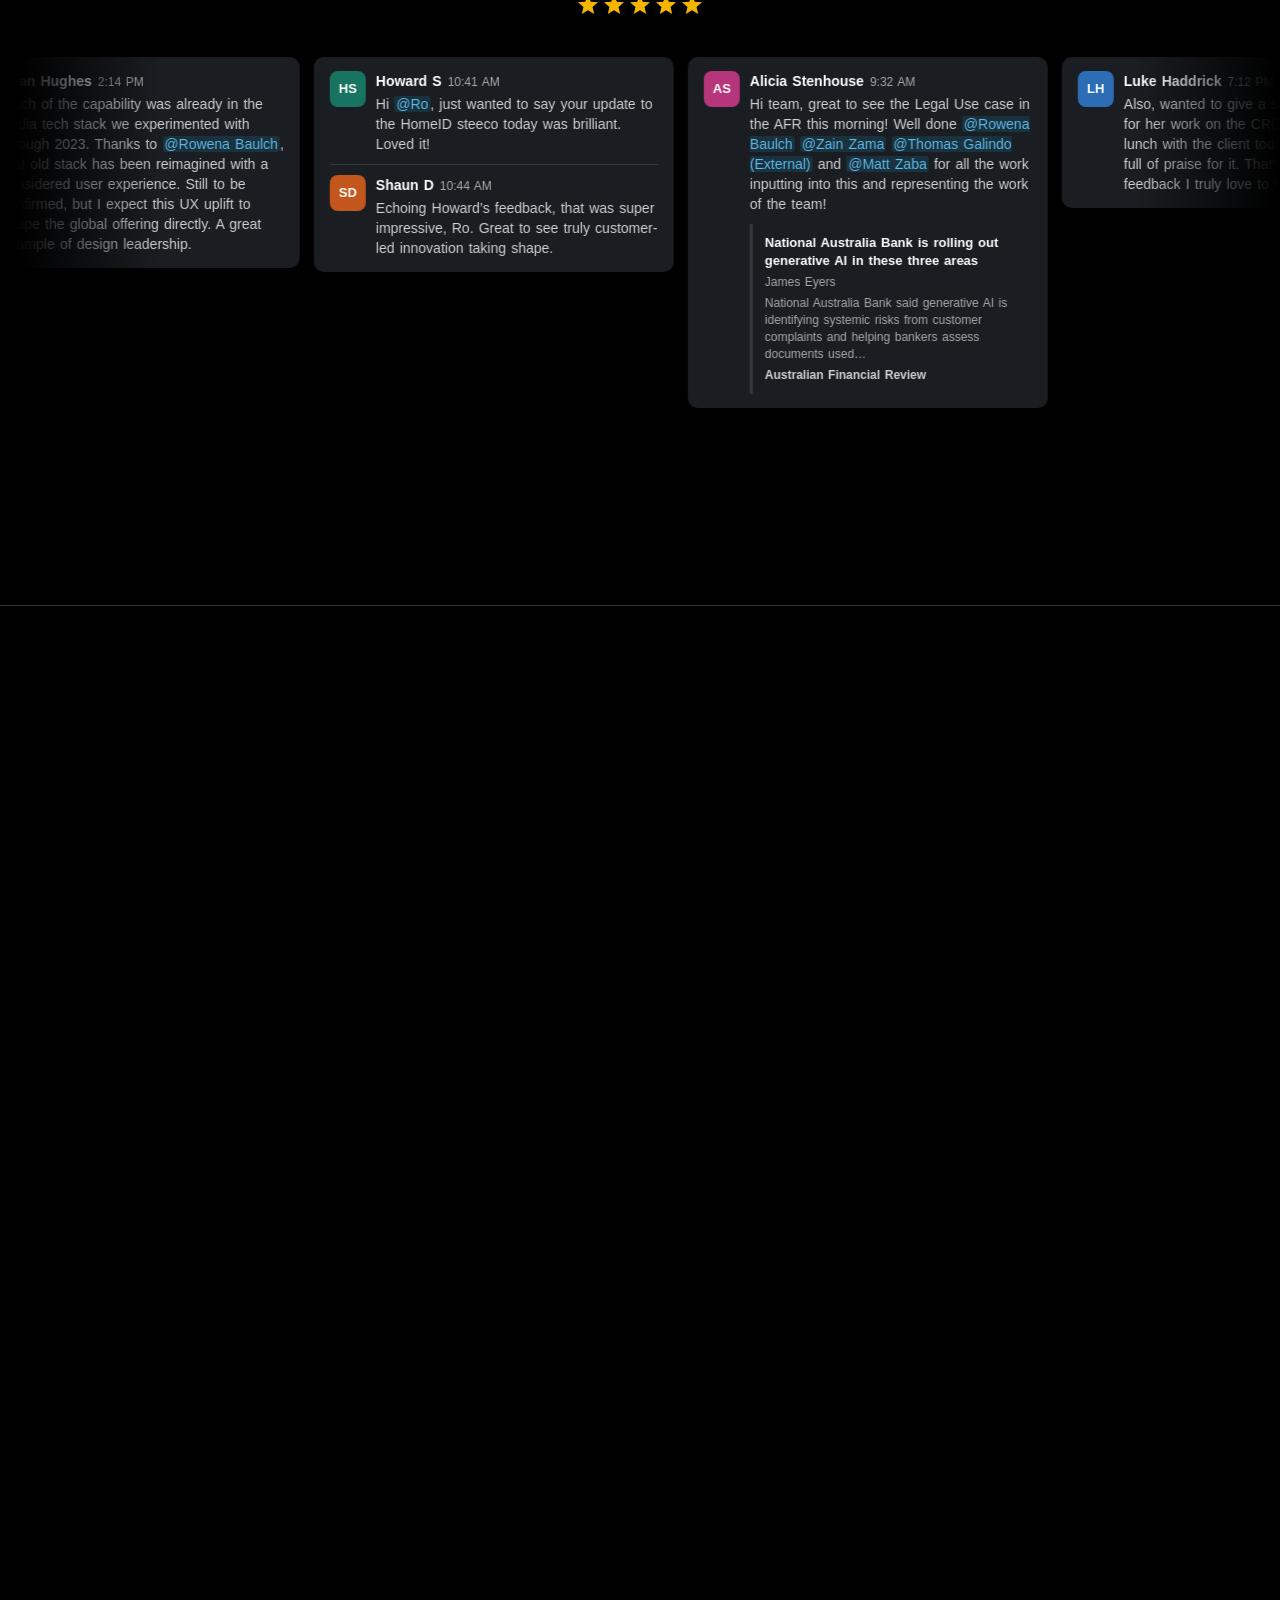
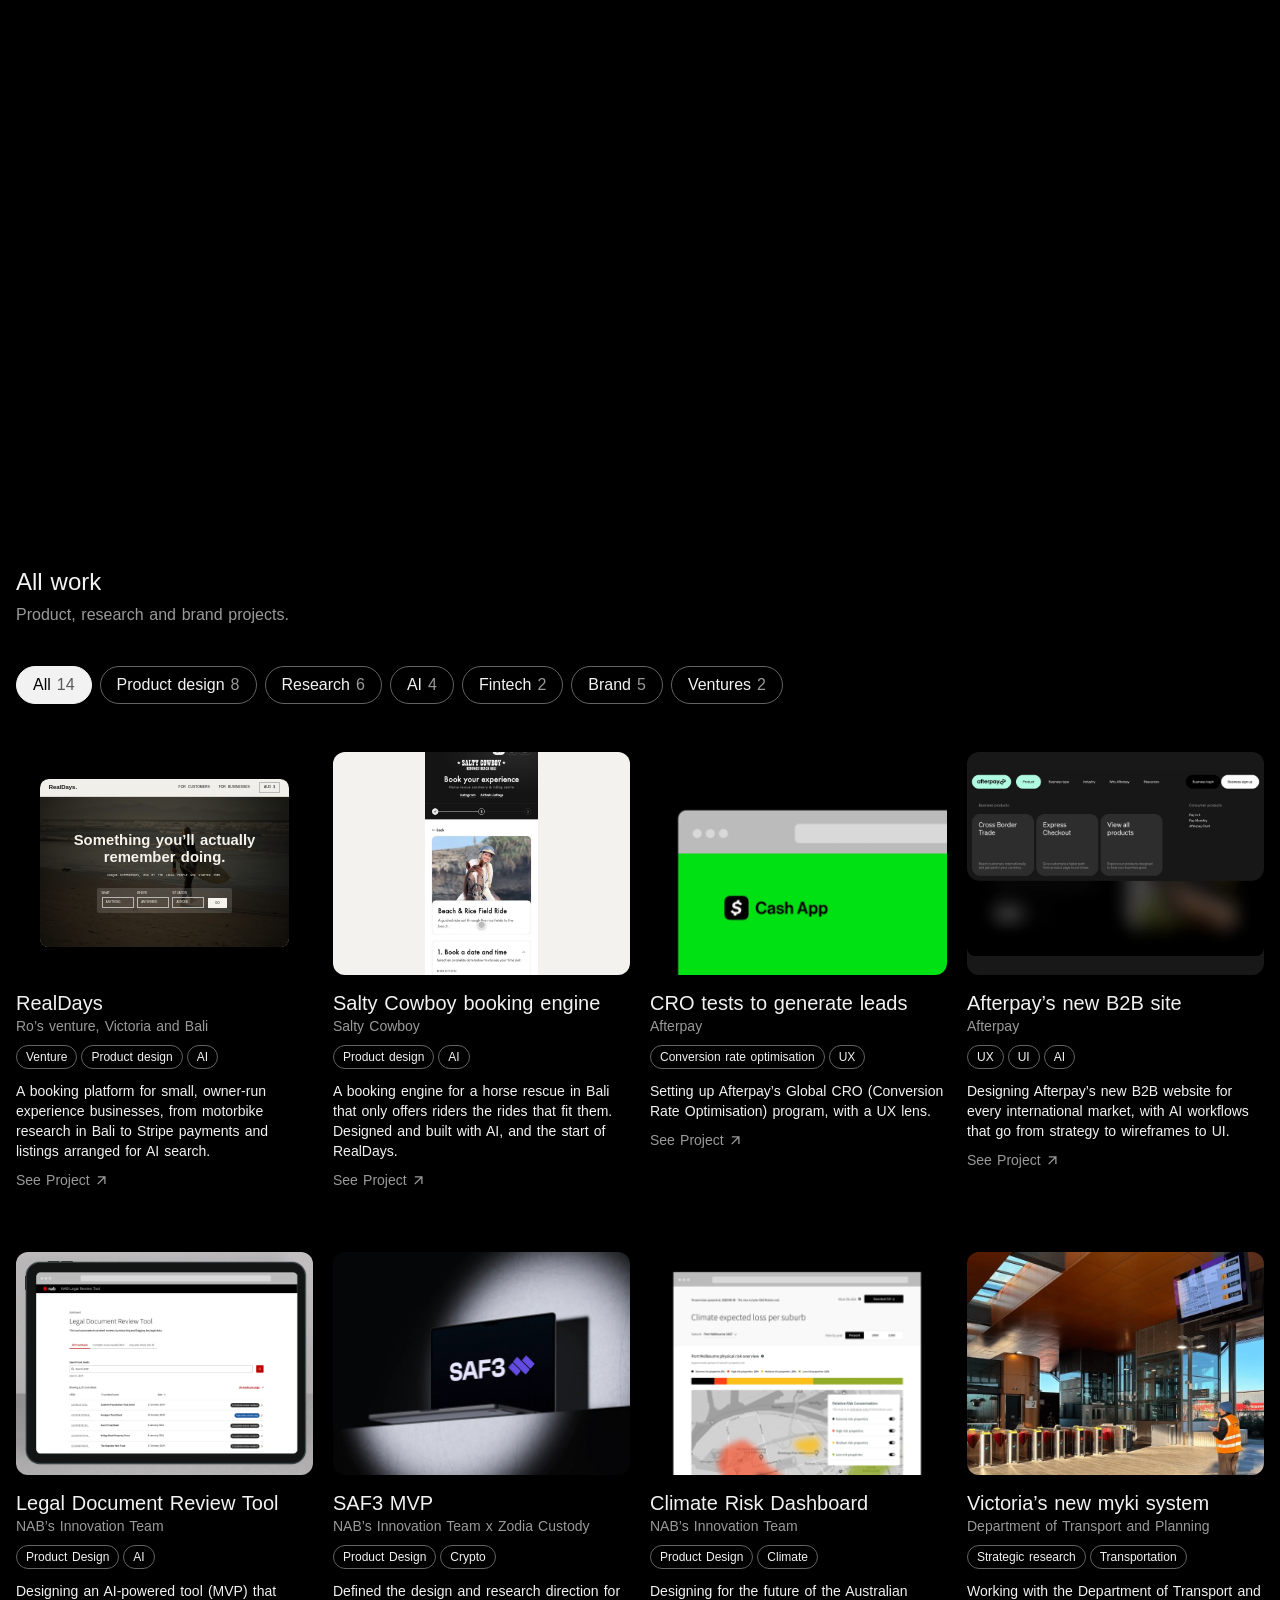
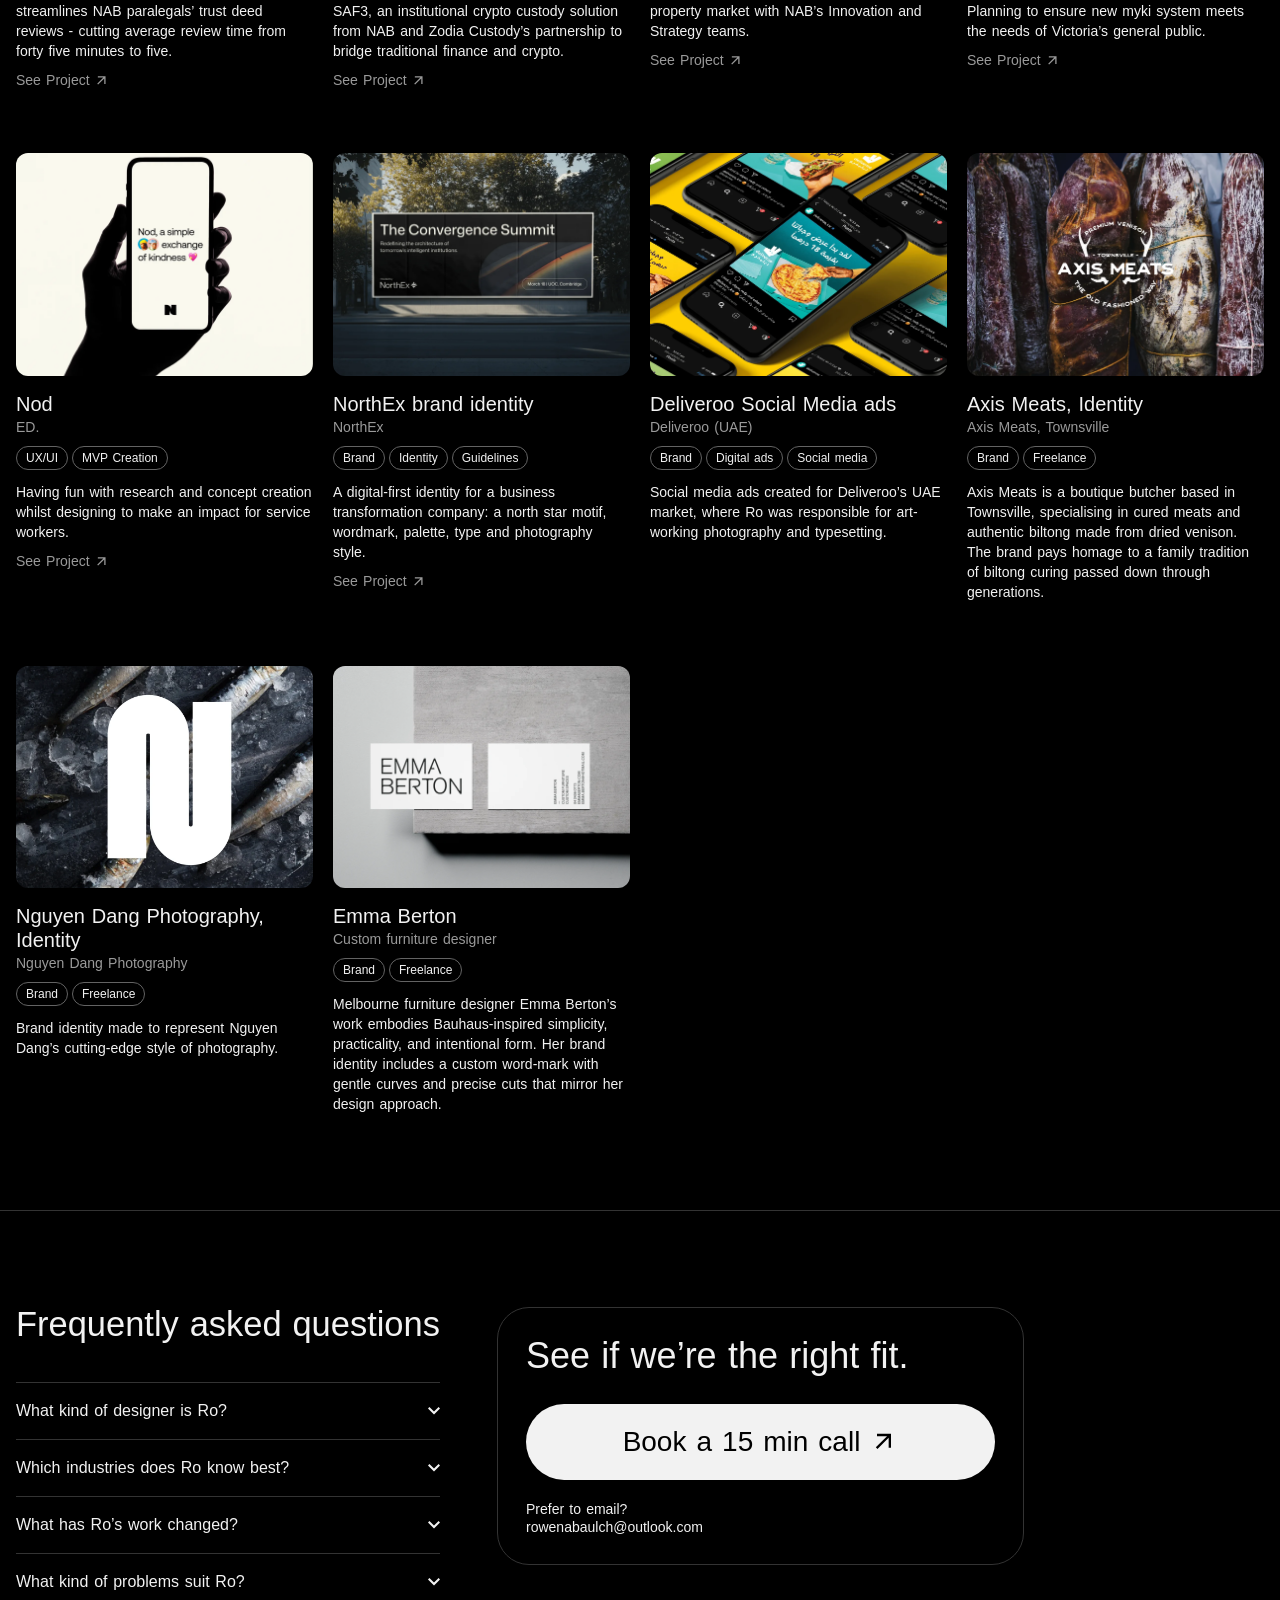
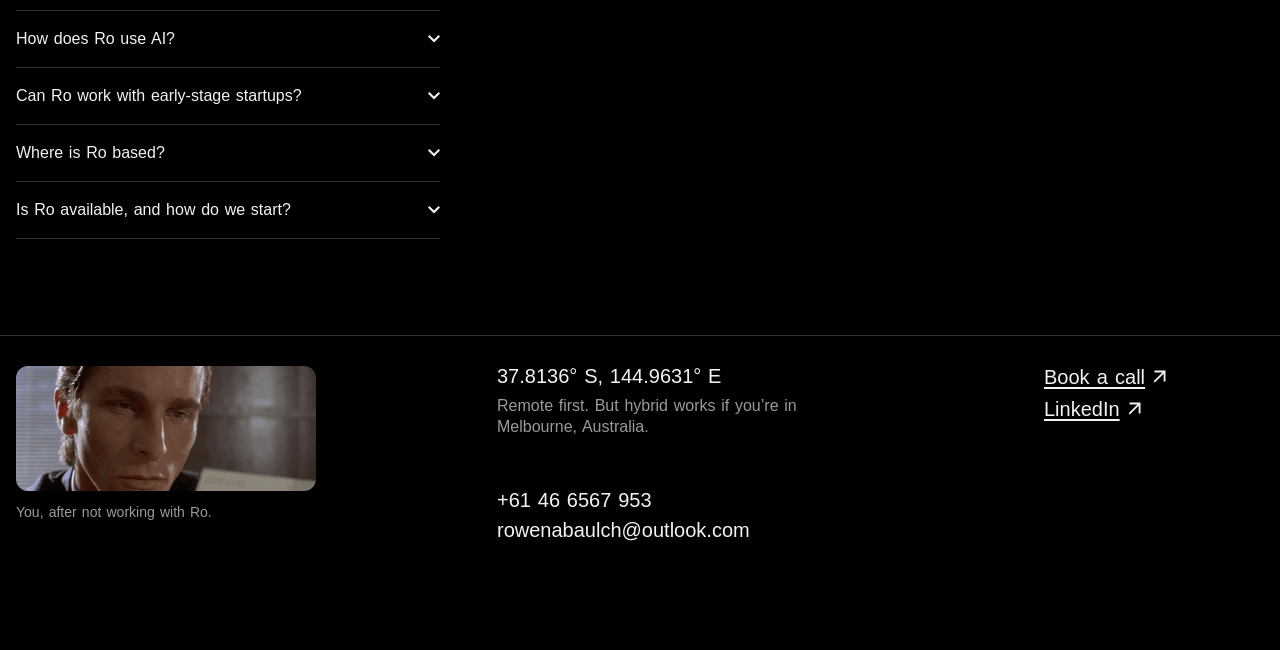
==== commit 31f3e597: "Hero fills the whole first screen under the nav at every height Co-Authored-By: Claude Opus 5.5 <nor" ====
--- a/index.html
+++ b/index.html
@@ -35,7 +35,7 @@
   <link rel="icon" href="/assets/icons/favicon-32.png" sizes="32x32" type="image/png">
   <link rel="apple-touch-icon" href="/assets/icons/apple-touch-icon.png">
   <link rel="stylesheet" href="styles.css?v=92">
-  <link rel="stylesheet" href="assets/landing.css?v=62">
+  <link rel="stylesheet" href="assets/landing.css?v=63">
 </head>
 <body>
   <header class="nav">
--- a/assets/landing.css
+++ b/assets/landing.css
@@ -54,7 +54,7 @@
   position: relative;
   display: grid;
   place-items: center;
-  min-height: max(560px, min(755px, 100svh - 45px));
+  min-height: max(560px, 100svh - 45px);   /* fills the whole first screen under the nav */
   overflow: hidden;
   background: color-mix(in srgb, var(--hero-bg) calc((1 - var(--p)) * 100%), var(--paper));
   color: var(--red-ink);
